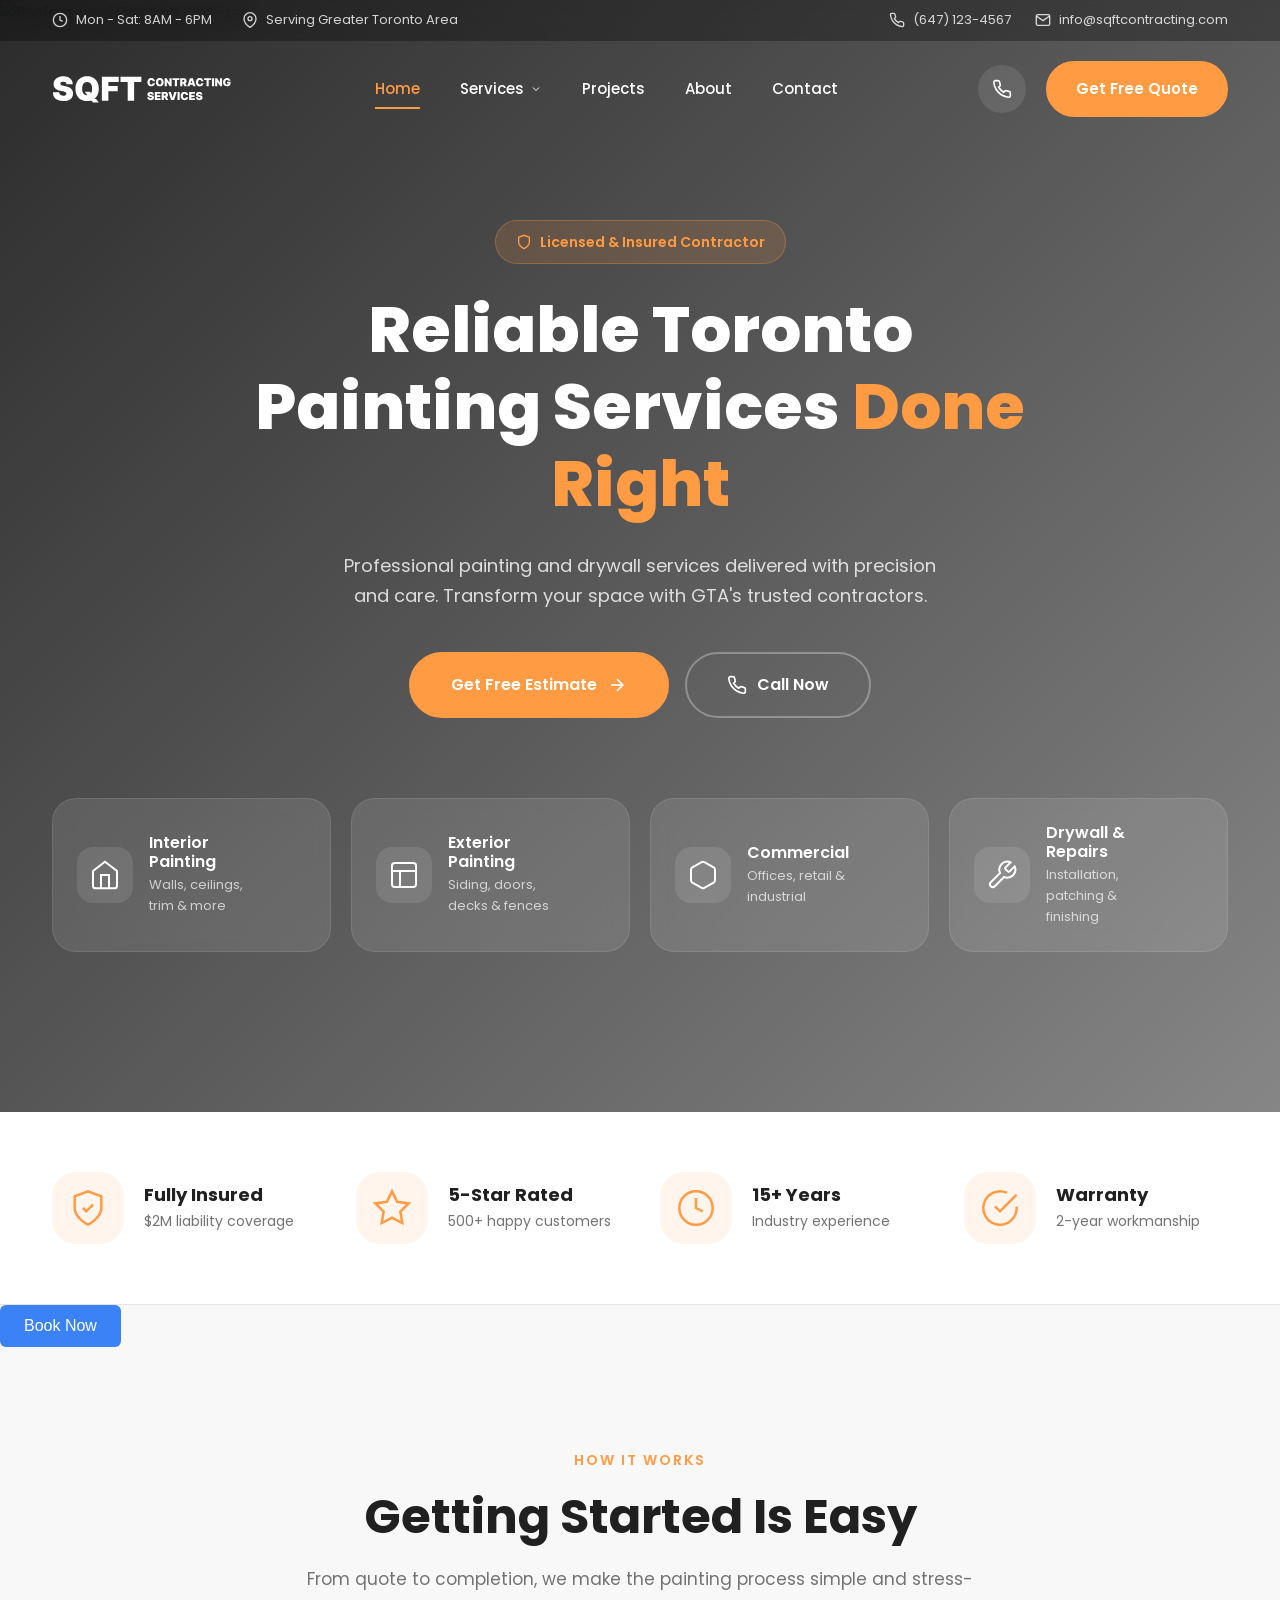
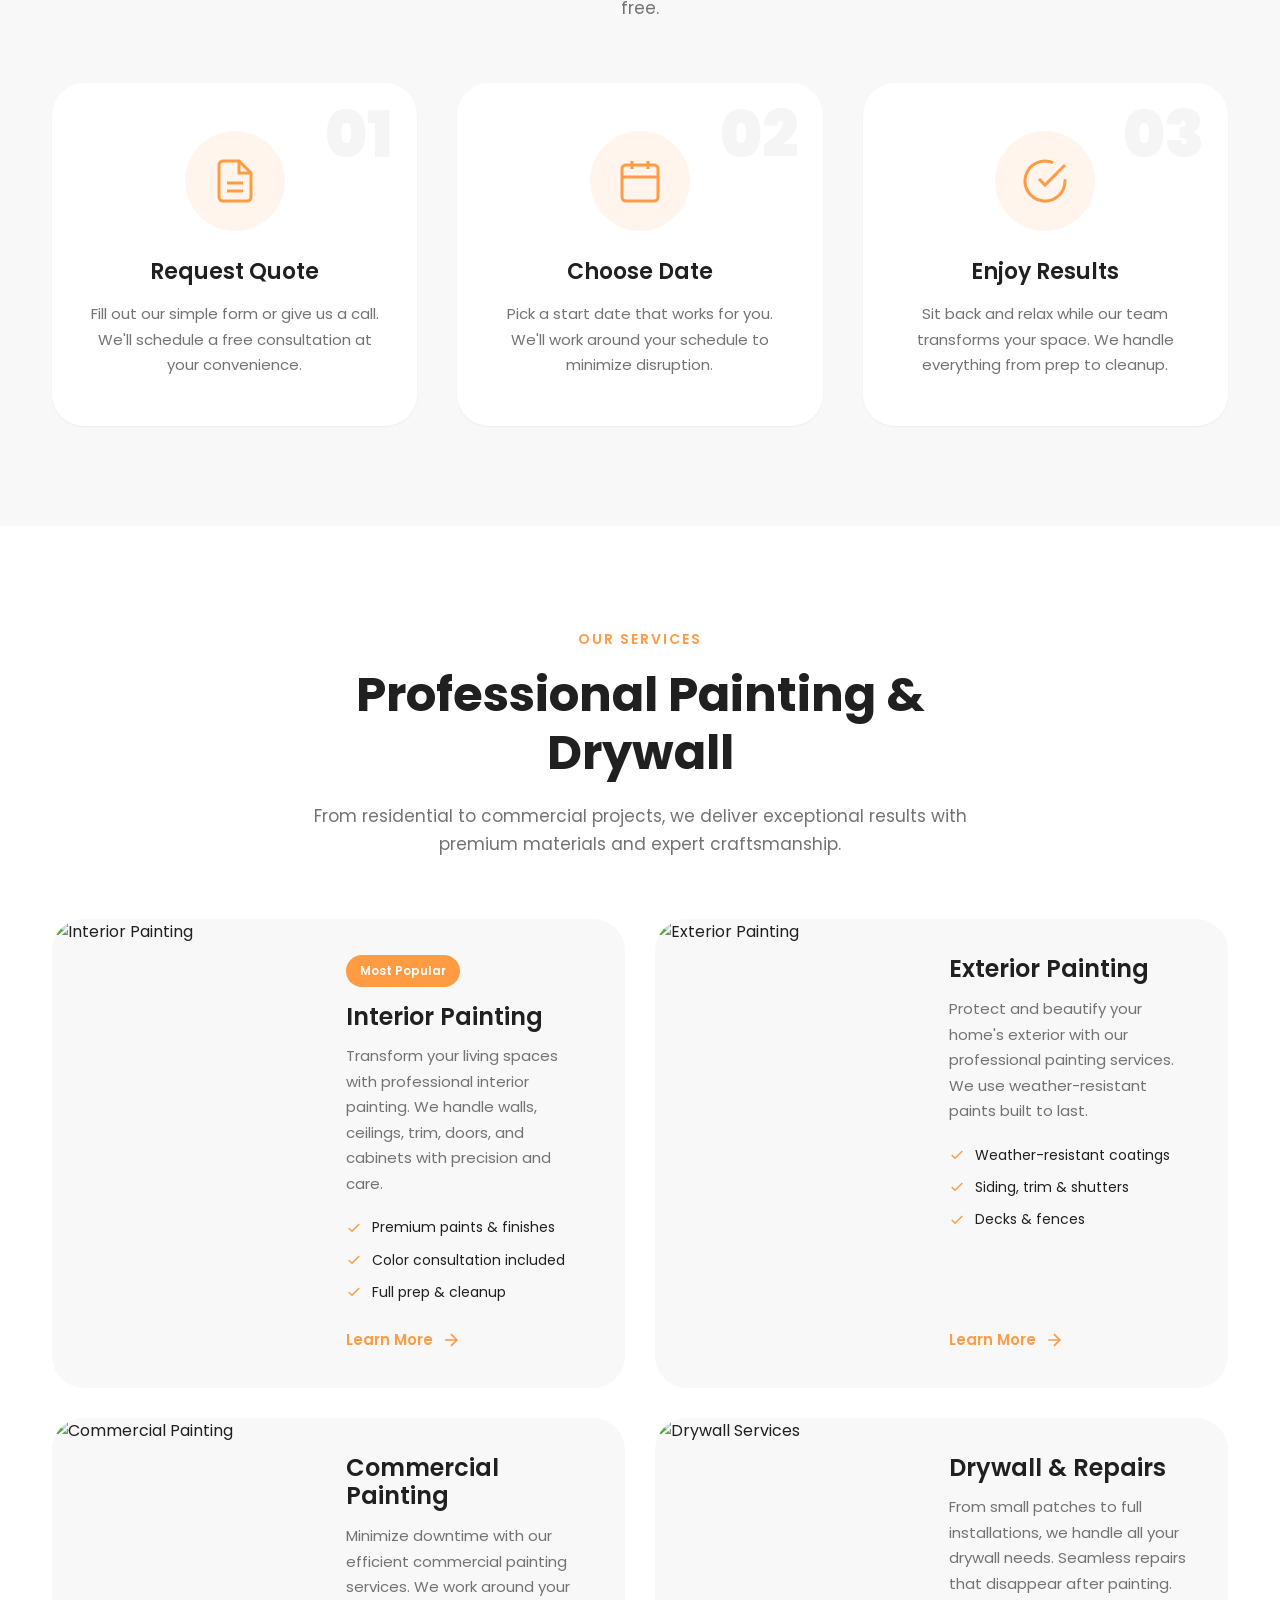
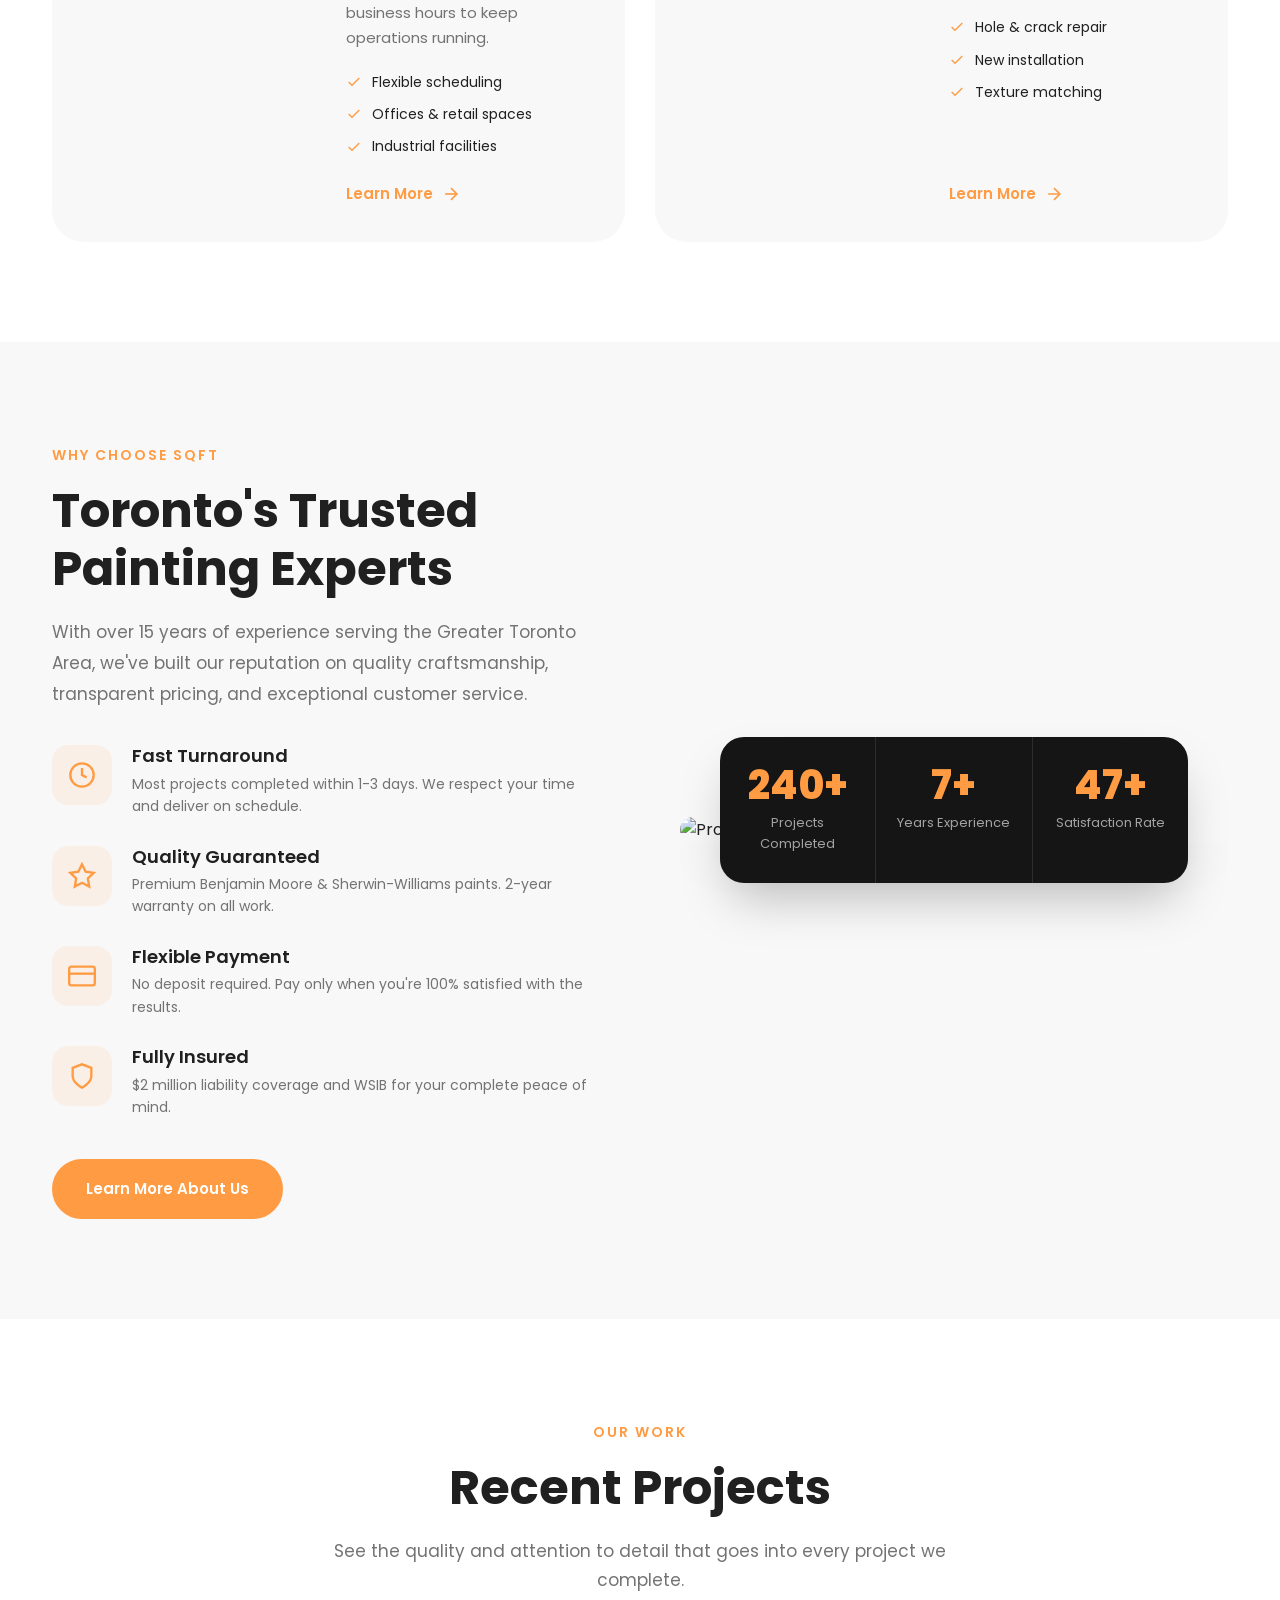
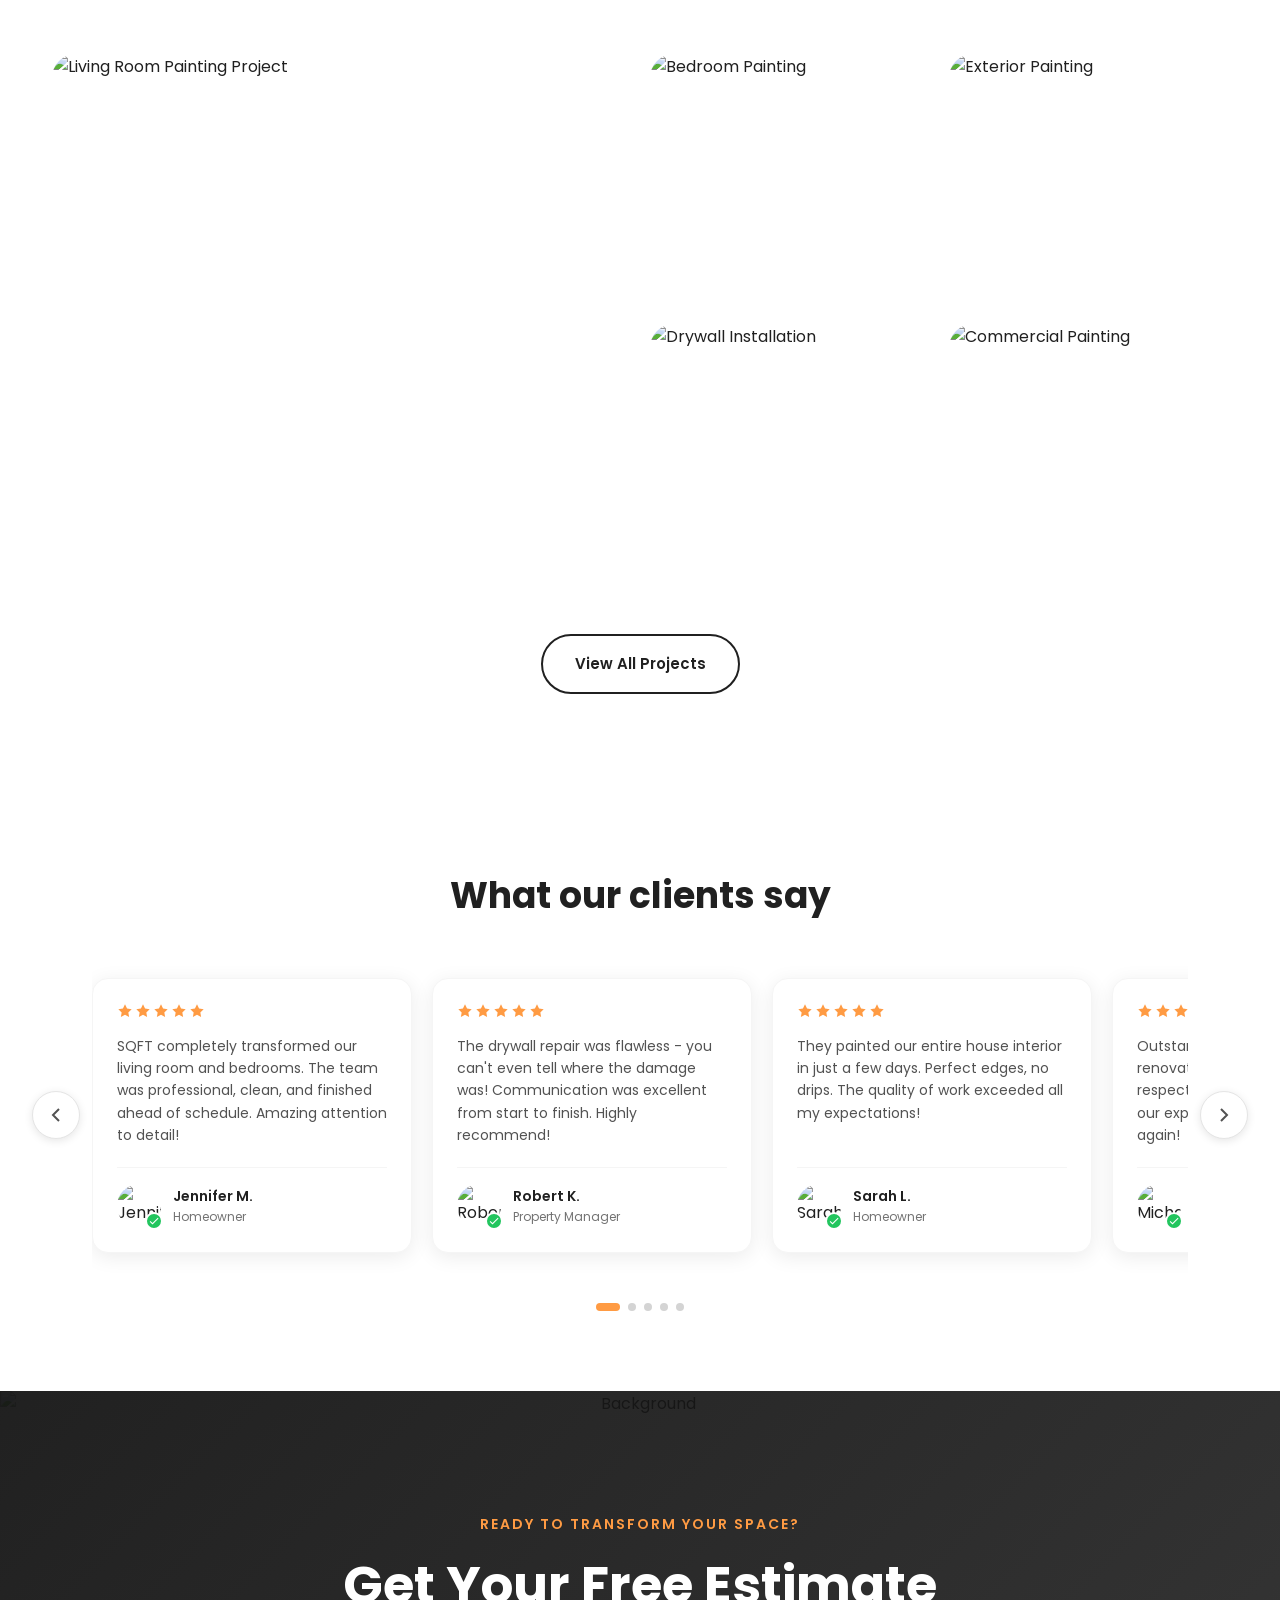
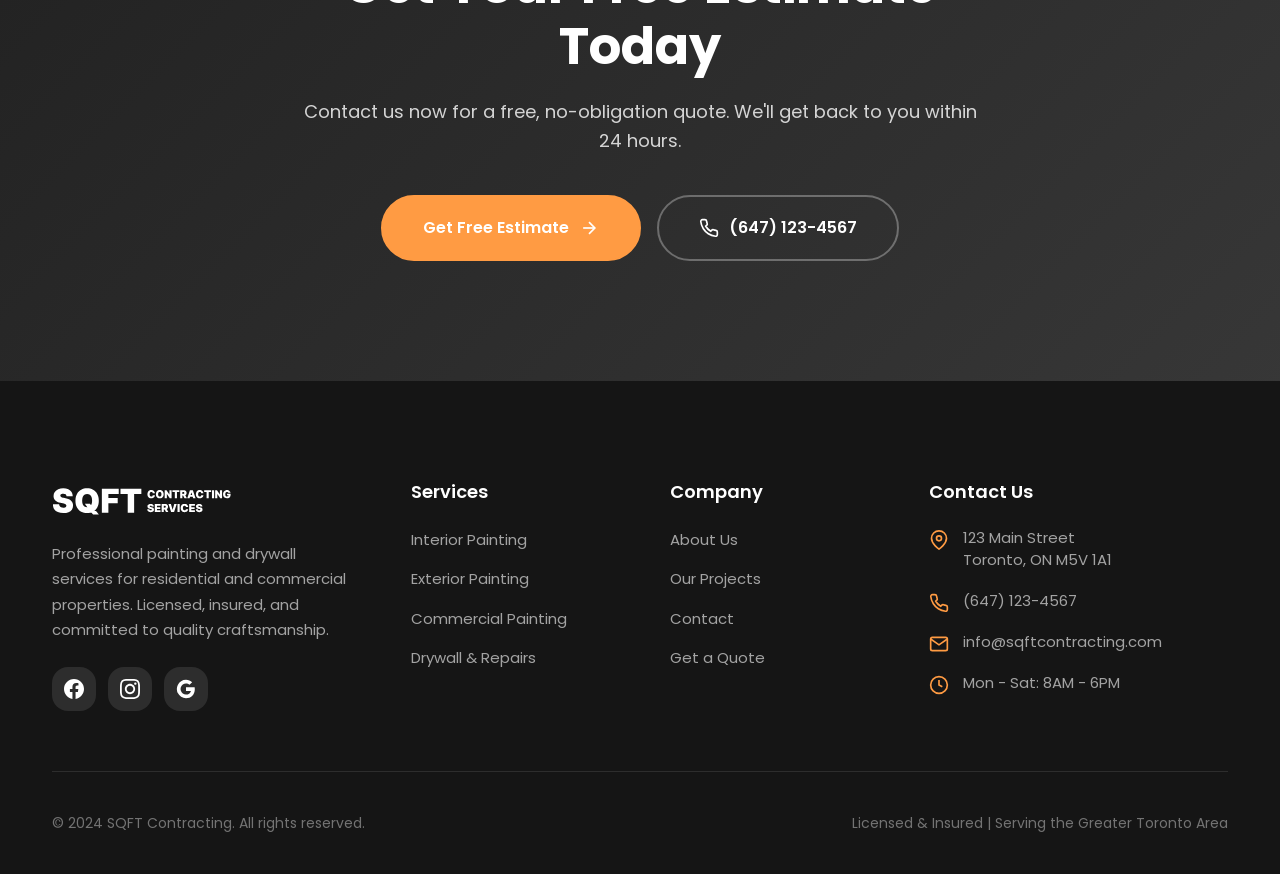
==== index.html @ f1e57881 "Initial commit - painting company website Co-Authored-By: Claude Opus 4.5 <noreply@anthropic.com>" ====
<!DOCTYPE html>
<html lang="en">
<head>
    <script src="http://localhost:3001/api/widget/xxl/loader.js"></script>
    <meta charset="UTF-8">
    <meta name="viewport" content="width=device-width, initial-scale=1.0">
    <meta name="description" content="SQFT Contracting - Professional painting and drywall services in the Greater Toronto Area. Licensed, insured contractors. Free estimates.">
    <meta name="keywords" content="painting contractor, interior painting, exterior painting, drywall repair, drywall installation, Toronto painter">
    <meta name="author" content="SQFT Contracting">
    <meta name="robots" content="index, follow">

    <!-- Open Graph -->
    <meta property="og:title" content="SQFT Contracting | Professional Painting & Drywall Services">
    <meta property="og:description" content="Transform your space with professional painting and drywall services. Licensed contractors delivering quality results.">
    <meta property="og:type" content="website">
    <meta property="og:locale" content="en_CA">

    <title>SQFT Contracting | Professional Painting & Drywall Services Toronto</title>

    <!-- Favicon -->
    <link rel="icon" type="image/svg+xml" href="IMG/Logo.svg">

    <!-- Google Fonts - Poppins like Enviro -->
    <link rel="preconnect" href="https://fonts.googleapis.com">
    <link rel="preconnect" href="https://fonts.gstatic.com" crossorigin>
    <link href="https://fonts.googleapis.com/css2?family=Poppins:wght@400;500;600;700;800;900&display=swap" rel="stylesheet">

    <link rel="stylesheet" href="css/style.css">
</head>
<body>
    <!-- Header -->
    <header class="header header-transparent" id="header">
        <div class="header-top">
            <div class="container">
                <div class="header-top-content">
                    <div class="header-info">
                        <span class="header-hours">
                            <svg width="16" height="16" viewBox="0 0 24 24" fill="none" stroke="currentColor" stroke-width="2">
                                <circle cx="12" cy="12" r="10"/>
                                <polyline points="12 6 12 12 16 14"/>
                            </svg>
                            Mon - Sat: 8AM - 6PM
                        </span>
                        <span class="header-location">
                            <svg width="16" height="16" viewBox="0 0 24 24" fill="none" stroke="currentColor" stroke-width="2">
                                <path d="M21 10c0 7-9 13-9 13s-9-6-9-13a9 9 0 0 1 18 0z"/>
                                <circle cx="12" cy="10" r="3"/>
                            </svg>
                            Serving Greater Toronto Area
                        </span>
                    </div>
                    <div class="header-contact">
                        <a href="tel:+16471234567" class="header-phone">
                            <svg width="16" height="16" viewBox="0 0 24 24" fill="none" stroke="currentColor" stroke-width="2">
                                <path d="M22 16.92v3a2 2 0 0 1-2.18 2 19.79 19.79 0 0 1-8.63-3.07 19.5 19.5 0 0 1-6-6 19.79 19.79 0 0 1-3.07-8.67A2 2 0 0 1 4.11 2h3a2 2 0 0 1 2 1.72 12.84 12.84 0 0 0 .7 2.81 2 2 0 0 1-.45 2.11L8.09 9.91a16 16 0 0 0 6 6l1.27-1.27a2 2 0 0 1 2.11-.45 12.84 12.84 0 0 0 2.81.7A2 2 0 0 1 22 16.92z"/>
                            </svg>
                            (647) 123-4567
                        </a>
                        <a href="mailto:info@sqftcontracting.com" class="header-email">
                            <svg width="16" height="16" viewBox="0 0 24 24" fill="none" stroke="currentColor" stroke-width="2">
                                <path d="M4 4h16c1.1 0 2 .9 2 2v12c0 1.1-.9 2-2 2H4c-1.1 0-2-.9-2-2V6c0-1.1.9-2 2-2z"/>
                                <polyline points="22,6 12,13 2,6"/>
                            </svg>
                            info@sqftcontracting.com
                        </a>
                    </div>
                </div>
            </div>
        </div>
        <nav class="nav">
            <div class="container">
                <div class="nav-content">
                    <a href="index.html" class="logo">
                        <img src="IMG/Logo.svg" alt="SQFT Contracting" class="logo-img">
                    </a>

                    <ul class="nav-menu" id="nav-menu">
                        <li><a href="index.html" class="nav-link active">Home</a></li>
                        <li class="nav-dropdown">
                            <a href="services.html" class="nav-link">Services <svg width="12" height="12" viewBox="0 0 24 24" fill="none" stroke="currentColor" stroke-width="2"><polyline points="6 9 12 15 18 9"/></svg></a>
                            <ul class="dropdown-menu">
                                <li><a href="interior-painting.html">Interior Painting</a></li>
                                <li><a href="interior-painting.html">Exterior Painting</a></li>
                                <li><a href="interior-painting.html">Residential Painting</a></li>
                                <li><a href="interior-painting.html">Commercial Painting</a></li>
                                <li><a href="drywall-repair.html">Drywall & Repairs</a></li>
                            </ul>
                        </li>
                        <li><a href="projects.html" class="nav-link">Projects</a></li>
                        <li><a href="about.html" class="nav-link">About</a></li>
                        <li><a href="contact.html" class="nav-link">Contact</a></li>
                    </ul>

                    <div class="nav-actions">
                        <a href="tel:+16471234567" class="nav-phone">
                            <svg width="20" height="20" viewBox="0 0 24 24" fill="none" stroke="currentColor" stroke-width="2">
                                <path d="M22 16.92v3a2 2 0 0 1-2.18 2 19.79 19.79 0 0 1-8.63-3.07 19.5 19.5 0 0 1-6-6 19.79 19.79 0 0 1-3.07-8.67A2 2 0 0 1 4.11 2h3a2 2 0 0 1 2 1.72 12.84 12.84 0 0 0 .7 2.81 2 2 0 0 1-.45 2.11L8.09 9.91a16 16 0 0 0 6 6l1.27-1.27a2 2 0 0 1 2.11-.45 12.84 12.84 0 0 0 2.81.7A2 2 0 0 1 22 16.92z"/>
                            </svg>
                        </a>
                        <a href="contact.html" class="btn btn-primary nav-cta">Get Free Quote</a>
                    </div>

                    <button class="nav-toggle" id="nav-toggle" aria-label="Toggle menu">
                        <span></span>
                        <span></span>
                        <span></span>
                    </button>
                </div>
            </div>
        </nav>
    </header>

    <!-- Hero Section -->
    <section class="hero">
        <div class="hero-bg">
            <img src="https://images.unsplash.com/photo-1562259949-e8e7689d7828?w=1920&q=80" alt="Professional Painting Services" class="hero-image">
            <div class="hero-overlay"></div>
        </div>

        <div class="hero-content-wrapper">
            <div class="container">
                <div class="hero-content">
                    <span class="hero-badge">
                        <svg width="16" height="16" viewBox="0 0 24 24" fill="none" stroke="currentColor" stroke-width="2">
                            <path d="M12 22s8-4 8-10V5l-8-3-8 3v7c0 6 8 10 8 10z"/>
                        </svg>
                        Licensed & Insured Contractor
                    </span>
                    <h1 class="hero-title">Reliable Toronto Painting Services <span>Done Right</span></h1>
                    <p class="hero-description">Professional painting and drywall services delivered with precision and care. Transform your space with GTA's trusted contractors.</p>
                    <div class="hero-cta">
                        <a href="contact.html" class="btn btn-primary btn-lg">
                            Get Free Estimate
                            <svg width="20" height="20" viewBox="0 0 24 24" fill="none" stroke="currentColor" stroke-width="2">
                                <line x1="5" y1="12" x2="19" y2="12"/>
                                <polyline points="12 5 19 12 12 19"/>
                            </svg>
                        </a>
                        <a href="tel:+16471234567" class="btn btn-outline-light btn-lg">
                            <svg width="20" height="20" viewBox="0 0 24 24" fill="none" stroke="currentColor" stroke-width="2">
                                <path d="M22 16.92v3a2 2 0 0 1-2.18 2 19.79 19.79 0 0 1-8.63-3.07 19.5 19.5 0 0 1-6-6 19.79 19.79 0 0 1-3.07-8.67A2 2 0 0 1 4.11 2h3a2 2 0 0 1 2 1.72 12.84 12.84 0 0 0 .7 2.81 2 2 0 0 1-.45 2.11L8.09 9.91a16 16 0 0 0 6 6l1.27-1.27a2 2 0 0 1 2.11-.45 12.84 12.84 0 0 0 2.81.7A2 2 0 0 1 22 16.92z"/>
                            </svg>
                            Call Now
                        </a>
                    </div>
                </div>
            </div>

            <!-- Service Tabs -->
            <div class="hero-tabs">
                <div class="container">
                    <div class="tabs-wrapper">
                        <a href="interior-painting.html" class="hero-tab">
                            <div class="tab-icon">
                                <svg width="32" height="32" viewBox="0 0 24 24" fill="none" stroke="currentColor" stroke-width="1.5">
                                    <path d="M3 9l9-7 9 7v11a2 2 0 0 1-2 2H5a2 2 0 0 1-2-2z"/>
                                    <polyline points="9 22 9 12 15 12 15 22"/>
                                </svg>
                            </div>
                            <div class="tab-content">
                                <h3>Interior Painting</h3>
                                <p>Walls, ceilings, trim & more</p>
                            </div>
                            <svg class="tab-arrow" width="24" height="24" viewBox="0 0 24 24" fill="none" stroke="currentColor" stroke-width="2">
                                <line x1="5" y1="12" x2="19" y2="12"/>
                                <polyline points="12 5 19 12 12 19"/>
                            </svg>
                        </a>
                        <a href="interior-painting.html" class="hero-tab">
                            <div class="tab-icon">
                                <svg width="32" height="32" viewBox="0 0 24 24" fill="none" stroke="currentColor" stroke-width="1.5">
                                    <rect x="3" y="3" width="18" height="18" rx="2" ry="2"/>
                                    <line x1="3" y1="9" x2="21" y2="9"/>
                                    <line x1="9" y1="21" x2="9" y2="9"/>
                                </svg>
                            </div>
                            <div class="tab-content">
                                <h3>Exterior Painting</h3>
                                <p>Siding, doors, decks & fences</p>
                            </div>
                            <svg class="tab-arrow" width="24" height="24" viewBox="0 0 24 24" fill="none" stroke="currentColor" stroke-width="2">
                                <line x1="5" y1="12" x2="19" y2="12"/>
                                <polyline points="12 5 19 12 12 19"/>
                            </svg>
                        </a>
                        <a href="interior-painting.html" class="hero-tab">
                            <div class="tab-icon">
                                <svg width="32" height="32" viewBox="0 0 24 24" fill="none" stroke="currentColor" stroke-width="1.5">
                                    <path d="M21 16V8a2 2 0 0 0-1-1.73l-7-4a2 2 0 0 0-2 0l-7 4A2 2 0 0 0 3 8v8a2 2 0 0 0 1 1.73l7 4a2 2 0 0 0 2 0l7-4A2 2 0 0 0 21 16z"/>
                                </svg>
                            </div>
                            <div class="tab-content">
                                <h3>Commercial</h3>
                                <p>Offices, retail & industrial</p>
                            </div>
                            <svg class="tab-arrow" width="24" height="24" viewBox="0 0 24 24" fill="none" stroke="currentColor" stroke-width="2">
                                <line x1="5" y1="12" x2="19" y2="12"/>
                                <polyline points="12 5 19 12 12 19"/>
                            </svg>
                        </a>
                        <a href="drywall-repair.html" class="hero-tab">
                            <div class="tab-icon">
                                <svg width="32" height="32" viewBox="0 0 24 24" fill="none" stroke="currentColor" stroke-width="1.5">
                                    <path d="M14.7 6.3a1 1 0 0 0 0 1.4l1.6 1.6a1 1 0 0 0 1.4 0l3.77-3.77a6 6 0 0 1-7.94 7.94l-6.91 6.91a2.12 2.12 0 0 1-3-3l6.91-6.91a6 6 0 0 1 7.94-7.94l-3.76 3.76z"/>
                                </svg>
                            </div>
                            <div class="tab-content">
                                <h3>Drywall & Repairs</h3>
                                <p>Installation, patching & finishing</p>
                            </div>
                            <svg class="tab-arrow" width="24" height="24" viewBox="0 0 24 24" fill="none" stroke="currentColor" stroke-width="2">
                                <line x1="5" y1="12" x2="19" y2="12"/>
                                <polyline points="12 5 19 12 12 19"/>
                            </svg>
                        </a>
                    </div>
                </div>
            </div>
        </div>
    </section>

    <!-- Trust Badges -->
    <section class="trust-section">
        <div class="container">
            <div class="trust-grid">
                <div class="trust-badge">
                    <div class="trust-icon">
                        <svg width="40" height="40" viewBox="0 0 24 24" fill="none" stroke="currentColor" stroke-width="1.5">
                            <path d="M12 22s8-4 8-10V5l-8-3-8 3v7c0 6 8 10 8 10z"/>
                            <polyline points="9 12 11 14 15 10"/>
                        </svg>
                    </div>
                    <div class="trust-text">
                        <h4>Fully Insured</h4>
                        <p>$2M liability coverage</p>
                    </div>
                </div>
                <div class="trust-badge">
                    <div class="trust-icon">
                        <svg width="40" height="40" viewBox="0 0 24 24" fill="none" stroke="currentColor" stroke-width="1.5">
                            <polygon points="12 2 15.09 8.26 22 9.27 17 14.14 18.18 21.02 12 17.77 5.82 21.02 7 14.14 2 9.27 8.91 8.26 12 2"/>
                        </svg>
                    </div>
                    <div class="trust-text">
                        <h4>5-Star Rated</h4>
                        <p>500+ happy customers</p>
                    </div>
                </div>
                <div class="trust-badge">
                    <div class="trust-icon">
                        <svg width="40" height="40" viewBox="0 0 24 24" fill="none" stroke="currentColor" stroke-width="1.5">
                            <circle cx="12" cy="12" r="10"/>
                            <polyline points="12 6 12 12 16 14"/>
                        </svg>
                    </div>
                    <div class="trust-text">
                        <h4>15+ Years</h4>
                        <p>Industry experience</p>
                    </div>
                </div>
                <div class="trust-badge">
                    <div class="trust-icon">
                        <svg width="40" height="40" viewBox="0 0 24 24" fill="none" stroke="currentColor" stroke-width="1.5">
                            <path d="M22 11.08V12a10 10 0 1 1-5.93-9.14"/>
                            <polyline points="22 4 12 14.01 9 11.01"/>
                        </svg>
                    </div>
                    <div class="trust-text">
                        <h4>Warranty</h4>
                        <p>2-year workmanship</p>
                    </div>
                </div>
            </div>
        </div>
    </section>

<button data-momentum-book style="background: #3B82F6; color: white; padding: 12px 24px; border: none; border-radius: 6px; cursor: pointer; font-size: 16px;">
  Book Now
</button>



    <!-- Process Section -->
    <section class="process-section">
        <div class="container">
            <div class="section-header section-header-center">
                <span class="section-label">How It Works</span>
                <h2 class="section-title">Getting Started Is Easy</h2>
                <p class="section-description">From quote to completion, we make the painting process simple and stress-free.</p>
            </div>

            <div class="process-grid">
                <div class="process-card">
                    <div class="process-number">01</div>
                    <div class="process-icon">
                        <svg width="48" height="48" viewBox="0 0 24 24" fill="none" stroke="currentColor" stroke-width="1.5">
                            <path d="M14 2H6a2 2 0 0 0-2 2v16a2 2 0 0 0 2 2h12a2 2 0 0 0 2-2V8z"/>
                            <polyline points="14 2 14 8 20 8"/>
                            <line x1="16" y1="13" x2="8" y2="13"/>
                            <line x1="16" y1="17" x2="8" y2="17"/>
                        </svg>
                    </div>
                    <h3>Request Quote</h3>
                    <p>Fill out our simple form or give us a call. We'll schedule a free consultation at your convenience.</p>
                </div>

                <div class="process-card">
                    <div class="process-number">02</div>
                    <div class="process-icon">
                        <svg width="48" height="48" viewBox="0 0 24 24" fill="none" stroke="currentColor" stroke-width="1.5">
                            <rect x="3" y="4" width="18" height="18" rx="2" ry="2"/>
                            <line x1="16" y1="2" x2="16" y2="6"/>
                            <line x1="8" y1="2" x2="8" y2="6"/>
                            <line x1="3" y1="10" x2="21" y2="10"/>
                            <path d="M8 14h.01"/>
                            <path d="M12 14h.01"/>
                            <path d="M16 14h.01"/>
                        </svg>
                    </div>
                    <h3>Choose Date</h3>
                    <p>Pick a start date that works for you. We'll work around your schedule to minimize disruption.</p>
                </div>

                <div class="process-card">
                    <div class="process-number">03</div>
                    <div class="process-icon">
                        <svg width="48" height="48" viewBox="0 0 24 24" fill="none" stroke="currentColor" stroke-width="1.5">
                            <path d="M22 11.08V12a10 10 0 1 1-5.93-9.14"/>
                            <polyline points="22 4 12 14.01 9 11.01"/>
                        </svg>
                    </div>
                    <h3>Enjoy Results</h3>
                    <p>Sit back and relax while our team transforms your space. We handle everything from prep to cleanup.</p>
                </div>
            </div>
        </div>
    </section>

    <!-- Services Section -->
    <section class="services-section" id="services">
        <div class="container">
            <div class="section-header section-header-center">
                <span class="section-label">Our Services</span>
                <h2 class="section-title">Professional Painting & Drywall</h2>
                <p class="section-description">From residential to commercial projects, we deliver exceptional results with premium materials and expert craftsmanship.</p>
            </div>

            <div class="services-showcase">
                <a href="interior-painting.html" class="service-showcase-card">
                    <div class="service-showcase-image">
                        <img src="https://images.unsplash.com/photo-1562259949-e8e7689d7828?w=800&q=80" alt="Interior Painting">
                    </div>
                    <div class="service-showcase-content">
                        <span class="service-tag">Most Popular</span>
                        <h3>Interior Painting</h3>
                        <p>Transform your living spaces with professional interior painting. We handle walls, ceilings, trim, doors, and cabinets with precision and care.</p>
                        <ul class="service-features">
                            <li><svg width="16" height="16" viewBox="0 0 24 24" fill="none" stroke="currentColor" stroke-width="2"><polyline points="20 6 9 17 4 12"/></svg> Premium paints & finishes</li>
                            <li><svg width="16" height="16" viewBox="0 0 24 24" fill="none" stroke="currentColor" stroke-width="2"><polyline points="20 6 9 17 4 12"/></svg> Color consultation included</li>
                            <li><svg width="16" height="16" viewBox="0 0 24 24" fill="none" stroke="currentColor" stroke-width="2"><polyline points="20 6 9 17 4 12"/></svg> Full prep & cleanup</li>
                        </ul>
                        <span class="service-link">
                            Learn More
                            <svg width="20" height="20" viewBox="0 0 24 24" fill="none" stroke="currentColor" stroke-width="2">
                                <line x1="5" y1="12" x2="19" y2="12"/>
                                <polyline points="12 5 19 12 12 19"/>
                            </svg>
                        </span>
                    </div>
                </a>

                <a href="interior-painting.html" class="service-showcase-card">
                    <div class="service-showcase-image">
                        <img src="https://images.unsplash.com/photo-1600585154340-be6161a56a0c?w=800&q=80" alt="Exterior Painting">
                    </div>
                    <div class="service-showcase-content">
                        <h3>Exterior Painting</h3>
                        <p>Protect and beautify your home's exterior with our professional painting services. We use weather-resistant paints built to last.</p>
                        <ul class="service-features">
                            <li><svg width="16" height="16" viewBox="0 0 24 24" fill="none" stroke="currentColor" stroke-width="2"><polyline points="20 6 9 17 4 12"/></svg> Weather-resistant coatings</li>
                            <li><svg width="16" height="16" viewBox="0 0 24 24" fill="none" stroke="currentColor" stroke-width="2"><polyline points="20 6 9 17 4 12"/></svg> Siding, trim & shutters</li>
                            <li><svg width="16" height="16" viewBox="0 0 24 24" fill="none" stroke="currentColor" stroke-width="2"><polyline points="20 6 9 17 4 12"/></svg> Decks & fences</li>
                        </ul>
                        <span class="service-link">
                            Learn More
                            <svg width="20" height="20" viewBox="0 0 24 24" fill="none" stroke="currentColor" stroke-width="2">
                                <line x1="5" y1="12" x2="19" y2="12"/>
                                <polyline points="12 5 19 12 12 19"/>
                            </svg>
                        </span>
                    </div>
                </a>

                <a href="interior-painting.html" class="service-showcase-card">
                    <div class="service-showcase-image">
                        <img src="https://images.unsplash.com/photo-1497366216548-37526070297c?w=800&q=80" alt="Commercial Painting">
                    </div>
                    <div class="service-showcase-content">
                        <h3>Commercial Painting</h3>
                        <p>Minimize downtime with our efficient commercial painting services. We work around your business hours to keep operations running.</p>
                        <ul class="service-features">
                            <li><svg width="16" height="16" viewBox="0 0 24 24" fill="none" stroke="currentColor" stroke-width="2"><polyline points="20 6 9 17 4 12"/></svg> Flexible scheduling</li>
                            <li><svg width="16" height="16" viewBox="0 0 24 24" fill="none" stroke="currentColor" stroke-width="2"><polyline points="20 6 9 17 4 12"/></svg> Offices & retail spaces</li>
                            <li><svg width="16" height="16" viewBox="0 0 24 24" fill="none" stroke="currentColor" stroke-width="2"><polyline points="20 6 9 17 4 12"/></svg> Industrial facilities</li>
                        </ul>
                        <span class="service-link">
                            Learn More
                            <svg width="20" height="20" viewBox="0 0 24 24" fill="none" stroke="currentColor" stroke-width="2">
                                <line x1="5" y1="12" x2="19" y2="12"/>
                                <polyline points="12 5 19 12 12 19"/>
                            </svg>
                        </span>
                    </div>
                </a>

                <a href="drywall-repair.html" class="service-showcase-card">
                    <div class="service-showcase-image">
                        <img src="https://images.unsplash.com/photo-1504307651254-35680f356dfd?w=800&q=80" alt="Drywall Services">
                    </div>
                    <div class="service-showcase-content">
                        <h3>Drywall & Repairs</h3>
                        <p>From small patches to full installations, we handle all your drywall needs. Seamless repairs that disappear after painting.</p>
                        <ul class="service-features">
                            <li><svg width="16" height="16" viewBox="0 0 24 24" fill="none" stroke="currentColor" stroke-width="2"><polyline points="20 6 9 17 4 12"/></svg> Hole & crack repair</li>
                            <li><svg width="16" height="16" viewBox="0 0 24 24" fill="none" stroke="currentColor" stroke-width="2"><polyline points="20 6 9 17 4 12"/></svg> New installation</li>
                            <li><svg width="16" height="16" viewBox="0 0 24 24" fill="none" stroke="currentColor" stroke-width="2"><polyline points="20 6 9 17 4 12"/></svg> Texture matching</li>
                        </ul>
                        <span class="service-link">
                            Learn More
                            <svg width="20" height="20" viewBox="0 0 24 24" fill="none" stroke="currentColor" stroke-width="2">
                                <line x1="5" y1="12" x2="19" y2="12"/>
                                <polyline points="12 5 19 12 12 19"/>
                            </svg>
                        </span>
                    </div>
                </a>
            </div>
        </div>
    </section>

    <!-- Why Choose Us -->
    <section class="why-section">
        <div class="container">
            <div class="why-layout">
                <div class="why-content">
                    <span class="section-label">Why Choose SQFT</span>
                    <h2 class="section-title">Toronto's Trusted<br>Painting Experts</h2>
                    <p class="why-text">With over 15 years of experience serving the Greater Toronto Area, we've built our reputation on quality craftsmanship, transparent pricing, and exceptional customer service.</p>

                    <div class="why-features">
                        <div class="why-feature">
                            <div class="why-icon">
                                <svg width="28" height="28" viewBox="0 0 24 24" fill="none" stroke="currentColor" stroke-width="2">
                                    <circle cx="12" cy="12" r="10"/>
                                    <polyline points="12 6 12 12 16 14"/>
                                </svg>
                            </div>
                            <div>
                                <h4>Fast Turnaround</h4>
                                <p>Most projects completed within 1-3 days. We respect your time and deliver on schedule.</p>
                            </div>
                        </div>

                        <div class="why-feature">
                            <div class="why-icon">
                                <svg width="28" height="28" viewBox="0 0 24 24" fill="none" stroke="currentColor" stroke-width="2">
                                    <path d="M12 2l3.09 6.26L22 9.27l-5 4.87 1.18 6.88L12 17.77l-6.18 3.25L7 14.14 2 9.27l6.91-1.01L12 2z"/>
                                </svg>
                            </div>
                            <div>
                                <h4>Quality Guaranteed</h4>
                                <p>Premium Benjamin Moore & Sherwin-Williams paints. 2-year warranty on all work.</p>
                            </div>
                        </div>

                        <div class="why-feature">
                            <div class="why-icon">
                                <svg width="28" height="28" viewBox="0 0 24 24" fill="none" stroke="currentColor" stroke-width="2">
                                    <rect x="1" y="4" width="22" height="16" rx="2" ry="2"/>
                                    <line x1="1" y1="10" x2="23" y2="10"/>
                                </svg>
                            </div>
                            <div>
                                <h4>Flexible Payment</h4>
                                <p>No deposit required. Pay only when you're 100% satisfied with the results.</p>
                            </div>
                        </div>

                        <div class="why-feature">
                            <div class="why-icon">
                                <svg width="28" height="28" viewBox="0 0 24 24" fill="none" stroke="currentColor" stroke-width="2">
                                    <path d="M12 22s8-4 8-10V5l-8-3-8 3v7c0 6 8 10 8 10z"/>
                                </svg>
                            </div>
                            <div>
                                <h4>Fully Insured</h4>
                                <p>$2 million liability coverage and WSIB for your complete peace of mind.</p>
                            </div>
                        </div>
                    </div>

                    <a href="about.html" class="btn btn-primary">Learn More About Us</a>
                </div>

                <div class="why-visual">
                    <div class="why-image-main">
                        <img src="https://images.unsplash.com/photo-1581578731548-c64695cc6952?w=800&q=80" alt="Professional painter at work">
                    </div>
                    <div class="why-stats-card">
                        <div class="stat-item">
                            <span class="stat-number">500+</span>
                            <span class="stat-label">Projects Completed</span>
                        </div>
                        <div class="stat-item">
                            <span class="stat-number">15+</span>
                            <span class="stat-label">Years Experience</span>
                        </div>
                        <div class="stat-item">
                            <span class="stat-number">100%</span>
                            <span class="stat-label">Satisfaction Rate</span>
                        </div>
                    </div>
                </div>
            </div>
        </div>
    </section>

    <!-- Projects Gallery -->
    <section class="projects-section">
        <div class="container">
            <div class="section-header section-header-center">
                <span class="section-label">Our Work</span>
                <h2 class="section-title">Recent Projects</h2>
                <p class="section-description">See the quality and attention to detail that goes into every project we complete.</p>
            </div>

            <div class="projects-gallery">
                <div class="project-item project-large">
                    <img src="https://images.unsplash.com/photo-1562259949-e8e7689d7828?w=1200&q=80" alt="Living Room Painting Project">
                    <div class="project-overlay">
                        <span class="project-category">Interior Painting</span>
                        <h3>Modern Living Room Refresh</h3>
                        <p>Complete interior repaint with accent wall</p>
                    </div>
                </div>
                <div class="project-item">
                    <img src="https://images.unsplash.com/photo-1589939705384-5185137a7f0f?w=600&q=80" alt="Bedroom Painting">
                    <div class="project-overlay">
                        <span class="project-category">Interior Painting</span>
                        <h3>Master Bedroom</h3>
                    </div>
                </div>
                <div class="project-item">
                    <img src="https://images.unsplash.com/photo-1600585154340-be6161a56a0c?w=600&q=80" alt="Exterior Painting">
                    <div class="project-overlay">
                        <span class="project-category">Exterior Painting</span>
                        <h3>Home Exterior</h3>
                    </div>
                </div>
                <div class="project-item">
                    <img src="https://images.unsplash.com/photo-1504307651254-35680f356dfd?w=600&q=80" alt="Drywall Installation">
                    <div class="project-overlay">
                        <span class="project-category">Drywall</span>
                        <h3>Full Installation</h3>
                    </div>
                </div>
                <div class="project-item">
                    <img src="https://images.unsplash.com/photo-1558618666-fcd25c85cd64?w=600&q=80" alt="Commercial Painting">
                    <div class="project-overlay">
                        <span class="project-category">Commercial</span>
                        <h3>Office Space</h3>
                    </div>
                </div>
            </div>

            <div class="section-cta">
                <a href="projects.html" class="btn btn-outline">View All Projects</a>
            </div>
        </div>
    </section>

    <!-- Testimonials -->
    <section class="testimonials-section">
        <div class="container">
            <h2 class="testimonials-title">What our clients say</h2>
        </div>

        <div class="testimonials-slider-wrapper">
            <!-- Left Arrow -->
            <button class="slider-arrow slider-arrow-left" id="slider-prev">
                <svg width="24" height="24" viewBox="0 0 24 24" fill="none" stroke="currentColor" stroke-width="2">
                    <polyline points="15 18 9 12 15 6"/>
                </svg>
            </button>

            <div class="testimonials-slider" id="testimonials-slider">
                <!-- Card 1 -->
                <div class="testimonial-card">
                    <div class="testimonial-stars">
                        <svg width="16" height="16" viewBox="0 0 24 24" fill="currentColor"><polygon points="12 2 15.09 8.26 22 9.27 17 14.14 18.18 21.02 12 17.77 5.82 21.02 7 14.14 2 9.27 8.91 8.26 12 2"/></svg>
                        <svg width="16" height="16" viewBox="0 0 24 24" fill="currentColor"><polygon points="12 2 15.09 8.26 22 9.27 17 14.14 18.18 21.02 12 17.77 5.82 21.02 7 14.14 2 9.27 8.91 8.26 12 2"/></svg>
                        <svg width="16" height="16" viewBox="0 0 24 24" fill="currentColor"><polygon points="12 2 15.09 8.26 22 9.27 17 14.14 18.18 21.02 12 17.77 5.82 21.02 7 14.14 2 9.27 8.91 8.26 12 2"/></svg>
                        <svg width="16" height="16" viewBox="0 0 24 24" fill="currentColor"><polygon points="12 2 15.09 8.26 22 9.27 17 14.14 18.18 21.02 12 17.77 5.82 21.02 7 14.14 2 9.27 8.91 8.26 12 2"/></svg>
                        <svg width="16" height="16" viewBox="0 0 24 24" fill="currentColor"><polygon points="12 2 15.09 8.26 22 9.27 17 14.14 18.18 21.02 12 17.77 5.82 21.02 7 14.14 2 9.27 8.91 8.26 12 2"/></svg>
                    </div>
                    <p class="testimonial-text">SQFT completely transformed our living room and bedrooms. The team was professional, clean, and finished ahead of schedule. Amazing attention to detail!</p>
                    <div class="testimonial-author">
                        <div class="author-avatar-wrapper">
                            <img src="https://randomuser.me/api/portraits/women/44.jpg" alt="Jennifer M." class="author-photo">
                            <span class="verified-badge">
                                <svg width="12" height="12" viewBox="0 0 24 24" fill="currentColor"><path d="M9 16.17L4.83 12l-1.42 1.41L9 19 21 7l-1.41-1.41L9 16.17z"/></svg>
                            </span>
                        </div>
                        <div class="author-info">
                            <strong>Jennifer M.</strong>
                            <span>Homeowner</span>
                        </div>
                    </div>
                </div>

                <!-- Card 2 -->
                <div class="testimonial-card">
                    <div class="testimonial-stars">
                        <svg width="16" height="16" viewBox="0 0 24 24" fill="currentColor"><polygon points="12 2 15.09 8.26 22 9.27 17 14.14 18.18 21.02 12 17.77 5.82 21.02 7 14.14 2 9.27 8.91 8.26 12 2"/></svg>
                        <svg width="16" height="16" viewBox="0 0 24 24" fill="currentColor"><polygon points="12 2 15.09 8.26 22 9.27 17 14.14 18.18 21.02 12 17.77 5.82 21.02 7 14.14 2 9.27 8.91 8.26 12 2"/></svg>
                        <svg width="16" height="16" viewBox="0 0 24 24" fill="currentColor"><polygon points="12 2 15.09 8.26 22 9.27 17 14.14 18.18 21.02 12 17.77 5.82 21.02 7 14.14 2 9.27 8.91 8.26 12 2"/></svg>
                        <svg width="16" height="16" viewBox="0 0 24 24" fill="currentColor"><polygon points="12 2 15.09 8.26 22 9.27 17 14.14 18.18 21.02 12 17.77 5.82 21.02 7 14.14 2 9.27 8.91 8.26 12 2"/></svg>
                        <svg width="16" height="16" viewBox="0 0 24 24" fill="currentColor"><polygon points="12 2 15.09 8.26 22 9.27 17 14.14 18.18 21.02 12 17.77 5.82 21.02 7 14.14 2 9.27 8.91 8.26 12 2"/></svg>
                    </div>
                    <p class="testimonial-text">The drywall repair was flawless - you can't even tell where the damage was! Communication was excellent from start to finish. Highly recommend!</p>
                    <div class="testimonial-author">
                        <div class="author-avatar-wrapper">
                            <img src="https://randomuser.me/api/portraits/men/32.jpg" alt="Robert K." class="author-photo">
                            <span class="verified-badge">
                                <svg width="12" height="12" viewBox="0 0 24 24" fill="currentColor"><path d="M9 16.17L4.83 12l-1.42 1.41L9 19 21 7l-1.41-1.41L9 16.17z"/></svg>
                            </span>
                        </div>
                        <div class="author-info">
                            <strong>Robert K.</strong>
                            <span>Property Manager</span>
                        </div>
                    </div>
                </div>

                <!-- Card 3 -->
                <div class="testimonial-card">
                    <div class="testimonial-stars">
                        <svg width="16" height="16" viewBox="0 0 24 24" fill="currentColor"><polygon points="12 2 15.09 8.26 22 9.27 17 14.14 18.18 21.02 12 17.77 5.82 21.02 7 14.14 2 9.27 8.91 8.26 12 2"/></svg>
                        <svg width="16" height="16" viewBox="0 0 24 24" fill="currentColor"><polygon points="12 2 15.09 8.26 22 9.27 17 14.14 18.18 21.02 12 17.77 5.82 21.02 7 14.14 2 9.27 8.91 8.26 12 2"/></svg>
                        <svg width="16" height="16" viewBox="0 0 24 24" fill="currentColor"><polygon points="12 2 15.09 8.26 22 9.27 17 14.14 18.18 21.02 12 17.77 5.82 21.02 7 14.14 2 9.27 8.91 8.26 12 2"/></svg>
                        <svg width="16" height="16" viewBox="0 0 24 24" fill="currentColor"><polygon points="12 2 15.09 8.26 22 9.27 17 14.14 18.18 21.02 12 17.77 5.82 21.02 7 14.14 2 9.27 8.91 8.26 12 2"/></svg>
                        <svg width="16" height="16" viewBox="0 0 24 24" fill="currentColor"><polygon points="12 2 15.09 8.26 22 9.27 17 14.14 18.18 21.02 12 17.77 5.82 21.02 7 14.14 2 9.27 8.91 8.26 12 2"/></svg>
                    </div>
                    <p class="testimonial-text">They painted our entire house interior in just a few days. Perfect edges, no drips. The quality of work exceeded all my expectations!</p>
                    <div class="testimonial-author">
                        <div class="author-avatar-wrapper">
                            <img src="https://randomuser.me/api/portraits/women/68.jpg" alt="Sarah L." class="author-photo">
                            <span class="verified-badge">
                                <svg width="12" height="12" viewBox="0 0 24 24" fill="currentColor"><path d="M9 16.17L4.83 12l-1.42 1.41L9 19 21 7l-1.41-1.41L9 16.17z"/></svg>
                            </span>
                        </div>
                        <div class="author-info">
                            <strong>Sarah L.</strong>
                            <span>Homeowner</span>
                        </div>
                    </div>
                </div>

                <!-- Card 4 -->
                <div class="testimonial-card">
                    <div class="testimonial-stars">
                        <svg width="16" height="16" viewBox="0 0 24 24" fill="currentColor"><polygon points="12 2 15.09 8.26 22 9.27 17 14.14 18.18 21.02 12 17.77 5.82 21.02 7 14.14 2 9.27 8.91 8.26 12 2"/></svg>
                        <svg width="16" height="16" viewBox="0 0 24 24" fill="currentColor"><polygon points="12 2 15.09 8.26 22 9.27 17 14.14 18.18 21.02 12 17.77 5.82 21.02 7 14.14 2 9.27 8.91 8.26 12 2"/></svg>
                        <svg width="16" height="16" viewBox="0 0 24 24" fill="currentColor"><polygon points="12 2 15.09 8.26 22 9.27 17 14.14 18.18 21.02 12 17.77 5.82 21.02 7 14.14 2 9.27 8.91 8.26 12 2"/></svg>
                        <svg width="16" height="16" viewBox="0 0 24 24" fill="currentColor"><polygon points="12 2 15.09 8.26 22 9.27 17 14.14 18.18 21.02 12 17.77 5.82 21.02 7 14.14 2 9.27 8.91 8.26 12 2"/></svg>
                        <svg width="16" height="16" viewBox="0 0 24 24" fill="currentColor"><polygon points="12 2 15.09 8.26 22 9.27 17 14.14 18.18 21.02 12 17.77 5.82 21.02 7 14.14 2 9.27 8.91 8.26 12 2"/></svg>
                    </div>
                    <p class="testimonial-text">Outstanding work on our basement renovation. The team was punctual, respectful, and the quality exceeded our expectations. Will definitely hire again!</p>
                    <div class="testimonial-author">
                        <div class="author-avatar-wrapper">
                            <img src="https://randomuser.me/api/portraits/men/75.jpg" alt="Michael T." class="author-photo">
                            <span class="verified-badge">
                                <svg width="12" height="12" viewBox="0 0 24 24" fill="currentColor"><path d="M9 16.17L4.83 12l-1.42 1.41L9 19 21 7l-1.41-1.41L9 16.17z"/></svg>
                            </span>
                        </div>
                        <div class="author-info">
                            <strong>Michael T.</strong>
                            <span>Business Owner</span>
                        </div>
                    </div>
                </div>

                <!-- Card 5 -->
                <div class="testimonial-card">
                    <div class="testimonial-stars">
                        <svg width="16" height="16" viewBox="0 0 24 24" fill="currentColor"><polygon points="12 2 15.09 8.26 22 9.27 17 14.14 18.18 21.02 12 17.77 5.82 21.02 7 14.14 2 9.27 8.91 8.26 12 2"/></svg>
                        <svg width="16" height="16" viewBox="0 0 24 24" fill="currentColor"><polygon points="12 2 15.09 8.26 22 9.27 17 14.14 18.18 21.02 12 17.77 5.82 21.02 7 14.14 2 9.27 8.91 8.26 12 2"/></svg>
                        <svg width="16" height="16" viewBox="0 0 24 24" fill="currentColor"><polygon points="12 2 15.09 8.26 22 9.27 17 14.14 18.18 21.02 12 17.77 5.82 21.02 7 14.14 2 9.27 8.91 8.26 12 2"/></svg>
                        <svg width="16" height="16" viewBox="0 0 24 24" fill="currentColor"><polygon points="12 2 15.09 8.26 22 9.27 17 14.14 18.18 21.02 12 17.77 5.82 21.02 7 14.14 2 9.27 8.91 8.26 12 2"/></svg>
                        <svg width="16" height="16" viewBox="0 0 24 24" fill="currentColor"><polygon points="12 2 15.09 8.26 22 9.27 17 14.14 18.18 21.02 12 17.77 5.82 21.02 7 14.14 2 9.27 8.91 8.26 12 2"/></svg>
                    </div>
                    <p class="testimonial-text">Best painting company in the GTA! Fair pricing, amazing results, and they cleaned up everything perfectly. Our home looks brand new!</p>
                    <div class="testimonial-author">
                        <div class="author-avatar-wrapper">
                            <img src="https://randomuser.me/api/portraits/women/90.jpg" alt="Amanda C." class="author-photo">
                            <span class="verified-badge">
                                <svg width="12" height="12" viewBox="0 0 24 24" fill="currentColor"><path d="M9 16.17L4.83 12l-1.42 1.41L9 19 21 7l-1.41-1.41L9 16.17z"/></svg>
                            </span>
                        </div>
                        <div class="author-info">
                            <strong>Amanda C.</strong>
                            <span>Homeowner</span>
                        </div>
                    </div>
                </div>
            </div>

            <!-- Right Arrow -->
            <button class="slider-arrow slider-arrow-right" id="slider-next">
                <svg width="24" height="24" viewBox="0 0 24 24" fill="none" stroke="currentColor" stroke-width="2">
                    <polyline points="9 18 15 12 9 6"/>
                </svg>
            </button>
        </div>

        <!-- Dots Navigation -->
        <div class="slider-dots" id="slider-dots">
            <span class="dot active"></span>
            <span class="dot"></span>
            <span class="dot"></span>
            <span class="dot"></span>
            <span class="dot"></span>
        </div>
    </section>

    <!-- CTA Section -->
    <section class="cta-section">
        <div class="cta-bg">
            <img src="https://images.unsplash.com/photo-1562259949-e8e7689d7828?w=1920&q=80" alt="Background">
            <div class="cta-overlay"></div>
        </div>
        <div class="container">
            <div class="cta-content">
                <span class="cta-label">Ready to Transform Your Space?</span>
                <h2 class="cta-title">Get Your Free Estimate Today</h2>
                <p class="cta-text">Contact us now for a free, no-obligation quote. We'll get back to you within 24 hours.</p>
                <div class="cta-buttons">
                    <a href="contact.html" class="btn btn-primary btn-lg">
                        Get Free Estimate
                        <svg width="20" height="20" viewBox="0 0 24 24" fill="none" stroke="currentColor" stroke-width="2">
                            <line x1="5" y1="12" x2="19" y2="12"/>
                            <polyline points="12 5 19 12 12 19"/>
                        </svg>
                    </a>
                    <a href="tel:+16471234567" class="btn btn-outline-light btn-lg">
                        <svg width="20" height="20" viewBox="0 0 24 24" fill="none" stroke="currentColor" stroke-width="2">
                            <path d="M22 16.92v3a2 2 0 0 1-2.18 2 19.79 19.79 0 0 1-8.63-3.07 19.5 19.5 0 0 1-6-6 19.79 19.79 0 0 1-3.07-8.67A2 2 0 0 1 4.11 2h3a2 2 0 0 1 2 1.72 12.84 12.84 0 0 0 .7 2.81 2 2 0 0 1-.45 2.11L8.09 9.91a16 16 0 0 0 6 6l1.27-1.27a2 2 0 0 1 2.11-.45 12.84 12.84 0 0 0 2.81.7A2 2 0 0 1 22 16.92z"/>
                        </svg>
                        (647) 123-4567
                    </a>
                </div>
            </div>
        </div>
    </section>

    <!-- Footer -->
    <footer class="footer">
        <div class="container">
            <div class="footer-main">
                <div class="footer-brand">
                    <a href="index.html" class="footer-logo">
                        <img src="IMG/Logo.svg" alt="SQFT Contracting">
                    </a>
                    <p>Professional painting and drywall services for residential and commercial properties. Licensed, insured, and committed to quality craftsmanship.</p>
                    <div class="footer-social">
                        <a href="#" aria-label="Facebook">
                            <svg width="20" height="20" viewBox="0 0 24 24" fill="currentColor"><path d="M24 12.073c0-6.627-5.373-12-12-12s-12 5.373-12 12c0 5.99 4.388 10.954 10.125 11.854v-8.385H7.078v-3.47h3.047V9.43c0-3.007 1.792-4.669 4.533-4.669 1.312 0 2.686.235 2.686.235v2.953H15.83c-1.491 0-1.956.925-1.956 1.874v2.25h3.328l-.532 3.47h-2.796v8.385C19.612 23.027 24 18.062 24 12.073z"/></svg>
                        </a>
                        <a href="#" aria-label="Instagram">
                            <svg width="20" height="20" viewBox="0 0 24 24" fill="currentColor"><path d="M12 2.163c3.204 0 3.584.012 4.85.07 3.252.148 4.771 1.691 4.919 4.919.058 1.265.069 1.645.069 4.849 0 3.205-.012 3.584-.069 4.849-.149 3.225-1.664 4.771-4.919 4.919-1.266.058-1.644.07-4.85.07-3.204 0-3.584-.012-4.849-.07-3.26-.149-4.771-1.699-4.919-4.92-.058-1.265-.07-1.644-.07-4.849 0-3.204.013-3.583.07-4.849.149-3.227 1.664-4.771 4.919-4.919 1.266-.057 1.645-.069 4.849-.069zm0-2.163c-3.259 0-3.667.014-4.947.072-4.358.2-6.78 2.618-6.98 6.98-.059 1.281-.073 1.689-.073 4.948 0 3.259.014 3.668.072 4.948.2 4.358 2.618 6.78 6.98 6.98 1.281.058 1.689.072 4.948.072 3.259 0 3.668-.014 4.948-.072 4.354-.2 6.782-2.618 6.979-6.98.059-1.28.073-1.689.073-4.948 0-3.259-.014-3.667-.072-4.947-.196-4.354-2.617-6.78-6.979-6.98-1.281-.059-1.69-.073-4.949-.073zm0 5.838c-3.403 0-6.162 2.759-6.162 6.162s2.759 6.163 6.162 6.163 6.162-2.759 6.162-6.163c0-3.403-2.759-6.162-6.162-6.162zm0 10.162c-2.209 0-4-1.79-4-4 0-2.209 1.791-4 4-4s4 1.791 4 4c0 2.21-1.791 4-4 4zm6.406-11.845c-.796 0-1.441.645-1.441 1.44s.645 1.44 1.441 1.44c.795 0 1.439-.645 1.439-1.44s-.644-1.44-1.439-1.44z"/></svg>
                        </a>
                        <a href="#" aria-label="Google">
                            <svg width="20" height="20" viewBox="0 0 24 24" fill="currentColor"><path d="M22.56 12.25c0-.78-.07-1.53-.2-2.25H12v4.26h5.92c-.26 1.37-1.04 2.53-2.21 3.31v2.77h3.57c2.08-1.92 3.28-4.74 3.28-8.09z"/><path d="M12 23c2.97 0 5.46-.98 7.28-2.66l-3.57-2.77c-.98.66-2.23 1.06-3.71 1.06-2.86 0-5.29-1.93-6.16-4.53H2.18v2.84C3.99 20.53 7.7 23 12 23z"/><path d="M5.84 14.09c-.22-.66-.35-1.36-.35-2.09s.13-1.43.35-2.09V7.07H2.18C1.43 8.55 1 10.22 1 12s.43 3.45 1.18 4.93l2.85-2.22.81-.62z"/><path d="M12 5.38c1.62 0 3.06.56 4.21 1.64l3.15-3.15C17.45 2.09 14.97 1 12 1 7.7 1 3.99 3.47 2.18 7.07l3.66 2.84c.87-2.6 3.3-4.53 6.16-4.53z"/></svg>
                        </a>
                    </div>
                </div>

                <div class="footer-links">
                    <h4>Services</h4>
                    <ul>
                        <li><a href="interior-painting.html">Interior Painting</a></li>
                        <li><a href="interior-painting.html">Exterior Painting</a></li>
                        <li><a href="interior-painting.html">Commercial Painting</a></li>
                        <li><a href="drywall-repair.html">Drywall & Repairs</a></li>
                    </ul>
                </div>

                <div class="footer-links">
                    <h4>Company</h4>
                    <ul>
                        <li><a href="about.html">About Us</a></li>
                        <li><a href="projects.html">Our Projects</a></li>
                        <li><a href="contact.html">Contact</a></li>
                        <li><a href="contact.html">Get a Quote</a></li>
                    </ul>
                </div>

                <div class="footer-contact">
                    <h4>Contact Us</h4>
                    <ul>
                        <li>
                            <svg width="20" height="20" viewBox="0 0 24 24" fill="none" stroke="currentColor" stroke-width="2">
                                <path d="M21 10c0 7-9 13-9 13s-9-6-9-13a9 9 0 0 1 18 0z"/>
                                <circle cx="12" cy="10" r="3"/>
                            </svg>
                            <span>123 Main Street<br>Toronto, ON M5V 1A1</span>
                        </li>
                        <li>
                            <svg width="20" height="20" viewBox="0 0 24 24" fill="none" stroke="currentColor" stroke-width="2">
                                <path d="M22 16.92v3a2 2 0 0 1-2.18 2 19.79 19.79 0 0 1-8.63-3.07 19.5 19.5 0 0 1-6-6 19.79 19.79 0 0 1-3.07-8.67A2 2 0 0 1 4.11 2h3a2 2 0 0 1 2 1.72 12.84 12.84 0 0 0 .7 2.81 2 2 0 0 1-.45 2.11L8.09 9.91a16 16 0 0 0 6 6l1.27-1.27a2 2 0 0 1 2.11-.45 12.84 12.84 0 0 0 2.81.7A2 2 0 0 1 22 16.92z"/>
                            </svg>
                            <a href="tel:+16471234567">(647) 123-4567</a>
                        </li>
                        <li>
                            <svg width="20" height="20" viewBox="0 0 24 24" fill="none" stroke="currentColor" stroke-width="2">
                                <path d="M4 4h16c1.1 0 2 .9 2 2v12c0 1.1-.9 2-2 2H4c-1.1 0-2-.9-2-2V6c0-1.1.9-2 2-2z"/>
                                <polyline points="22,6 12,13 2,6"/>
                            </svg>
                            <a href="mailto:info@sqftcontracting.com">info@sqftcontracting.com</a>
                        </li>
                        <li>
                            <svg width="20" height="20" viewBox="0 0 24 24" fill="none" stroke="currentColor" stroke-width="2">
                                <circle cx="12" cy="12" r="10"/>
                                <polyline points="12 6 12 12 16 14"/>
                            </svg>
                            <span>Mon - Sat: 8AM - 6PM</span>
                        </li>
                    </ul>
                </div>
            </div>

            <div class="footer-bottom">
                <p>&copy; 2024 SQFT Contracting. All rights reserved.</p>
                <p>Licensed & Insured | Serving the Greater Toronto Area</p>
            </div>
        </div>
    </footer>

    <script src="js/main.js"></script>
</body>
</html>
---- css/style.css ----
/* ============================================
   SQFT Contracting - Main Stylesheet
   Enviro-Style Design
   Color Palette:
   - Background: #F8F8F8
   - Main Text: #202020
   - Header/Footer: #151515
   - CTA/Accent: #FF9B43
   ============================================ */

/* CSS Variables */
:root {
    --color-bg: #F8F8F8;
    --color-text: #202020;
    --color-dark: #151515;
    --color-accent: #FF9B43;
    --color-accent-hover: #e88a35;
    --color-white: #ffffff;
    --color-gray-100: #f5f5f5;
    --color-gray-200: #e5e5e5;
    --color-gray-300: #d4d4d4;
    --color-gray-400: #a3a3a3;
    --color-gray-500: #737373;
    --color-gray-600: #525252;

    --font-primary: 'Poppins', -apple-system, BlinkMacSystemFont, sans-serif;

    --shadow-sm: 0 1px 2px rgba(0,0,0,0.05);
    --shadow-md: 0 4px 6px -1px rgba(0,0,0,0.1), 0 2px 4px -1px rgba(0,0,0,0.06);
    --shadow-lg: 0 10px 15px -3px rgba(0,0,0,0.1), 0 4px 6px -2px rgba(0,0,0,0.05);
    --shadow-xl: 0 20px 25px -5px rgba(0,0,0,0.1), 0 10px 10px -5px rgba(0,0,0,0.04);
    --shadow-2xl: 0 25px 50px -12px rgba(0,0,0,0.25);

    --radius-sm: 4px;
    --radius-md: 8px;
    --radius-lg: 16px;
    --radius-xl: 24px;
    --radius-2xl: 32px;
    --radius-full: 9999px;

    --transition: 0.3s ease;
    --transition-slow: 0.5s ease;
}

/* Reset & Base */
*, *::before, *::after {
    box-sizing: border-box;
    margin: 0;
    padding: 0;
}

html {
    scroll-behavior: smooth;
    overflow-x: hidden;
}

body {
    font-family: var(--font-primary);
    font-size: 16px;
    line-height: 1.6;
    color: var(--color-text);
    background-color: var(--color-bg);
    -webkit-font-smoothing: antialiased;
    -moz-osx-font-smoothing: grayscale;
    overflow-x: hidden;
}

img {
    max-width: 100%;
    height: auto;
    display: block;
}

a {
    color: inherit;
    text-decoration: none;
    transition: var(--transition);
}

ul {
    list-style: none;
}

/* Container */
.container {
    width: 95%;
    max-width: 1800px;
    margin: 0 auto;
    padding: 0 20px;
}

/* Typography */
h1, h2, h3, h4, h5, h6 {
    font-weight: 700;
    line-height: 1.2;
    color: var(--color-text);
}

h1 {
    font-size: clamp(2.5rem, 5vw, 4.5rem);
    font-weight: 800;
}

h2 {
    font-size: clamp(2rem, 4vw, 3rem);
    font-weight: 700;
}

h3 {
    font-size: clamp(1.25rem, 2vw, 1.5rem);
    font-weight: 600;
}

h4 {
    font-size: 1.125rem;
    font-weight: 600;
}

/* Buttons */
.btn {
    display: inline-flex;
    align-items: center;
    justify-content: center;
    gap: 10px;
    padding: 16px 32px;
    font-family: var(--font-primary);
    font-size: 15px;
    font-weight: 600;
    border-radius: var(--radius-full);
    border: 2px solid transparent;
    cursor: pointer;
    transition: var(--transition);
    white-space: nowrap;
}

.btn-primary {
    background-color: var(--color-accent);
    color: var(--color-white);
    border-color: var(--color-accent);
}

.btn-primary:hover {
    background-color: var(--color-accent-hover);
    border-color: var(--color-accent-hover);
    transform: translateY(-2px);
    box-shadow: 0 10px 30px rgba(255, 155, 67, 0.3);
}

.btn-outline {
    background-color: transparent;
    color: var(--color-text);
    border-color: var(--color-text);
}

.btn-outline:hover {
    background-color: var(--color-text);
    color: var(--color-white);
}

.btn-outline-light {
    background-color: transparent;
    color: var(--color-white);
    border-color: rgba(255,255,255,0.3);
}

.btn-outline-light:hover {
    background-color: var(--color-white);
    color: var(--color-text);
    border-color: var(--color-white);
}

.btn-lg {
    padding: 18px 40px;
    font-size: 16px;
}

/* ============================================
   HEADER
   ============================================ */

.header {
    position: fixed;
    top: 0;
    left: 0;
    right: 0;
    z-index: 1000;
    transition: var(--transition);
}

.header-transparent {
    background-color: transparent;
}

.header-transparent.scrolled {
    background-color: var(--color-dark);
    box-shadow: 0 4px 20px rgba(0, 0, 0, 0.3);
}

.header-top {
    background-color: rgba(0,0,0,0.3);
    padding: 10px 0;
    font-size: 13px;
    backdrop-filter: blur(10px);
}

.header-top-content {
    display: flex;
    justify-content: space-between;
    align-items: center;
}

.header-info {
    display: flex;
    gap: 30px;
}

.header-hours,
.header-location {
    display: flex;
    align-items: center;
    gap: 8px;
    color: rgba(255,255,255,0.8);
}

.header-contact {
    display: flex;
    gap: 24px;
}

.header-phone,
.header-email {
    display: flex;
    align-items: center;
    gap: 8px;
    color: rgba(255,255,255,0.8);
}

.header-phone:hover,
.header-email:hover {
    color: var(--color-accent);
}

/* Navigation */
.nav {
    padding: 20px 0;
}

.nav-content {
    display: flex;
    align-items: center;
    justify-content: space-between;
    gap: 40px;
}

.logo {
    flex-shrink: 0;
}

.logo-img {
    height: 40px;
    width: auto;
}

.nav-menu {
    display: flex;
    align-items: center;
    gap: 40px;
    margin: 0 auto;
}

.nav-link {
    display: flex;
    align-items: center;
    gap: 6px;
    color: var(--color-white);
    font-size: 15px;
    font-weight: 500;
    padding: 8px 0;
    position: relative;
}

.nav-link::after {
    content: '';
    position: absolute;
    bottom: 0;
    left: 0;
    width: 0;
    height: 2px;
    background-color: var(--color-accent);
    transition: var(--transition);
}

.nav-link:hover::after,
.nav-link.active::after {
    width: 100%;
}

.nav-link:hover,
.nav-link.active {
    color: var(--color-accent);
}

/* Dropdown */
.nav-dropdown {
    position: relative;
}

.dropdown-menu {
    position: absolute;
    top: 100%;
    left: -20px;
    min-width: 240px;
    background-color: var(--color-white);
    border-radius: var(--radius-lg);
    box-shadow: var(--shadow-2xl);
    padding: 16px 0;
    opacity: 0;
    visibility: hidden;
    transform: translateY(15px);
    transition: var(--transition);
}

.nav-dropdown:hover .dropdown-menu {
    opacity: 1;
    visibility: visible;
    transform: translateY(5px);
}

.dropdown-menu li a {
    display: block;
    padding: 12px 24px;
    color: var(--color-text);
    font-size: 14px;
    font-weight: 500;
}

.dropdown-menu li a:hover {
    background-color: var(--color-gray-100);
    color: var(--color-accent);
}

/* Nav Actions */
.nav-actions {
    display: flex;
    align-items: center;
    gap: 20px;
}

.nav-phone {
    width: 48px;
    height: 48px;
    display: flex;
    align-items: center;
    justify-content: center;
    background-color: rgba(255,255,255,0.1);
    border-radius: 50%;
    color: var(--color-white);
    transition: var(--transition);
}

.nav-phone:hover {
    background-color: var(--color-accent);
}

.nav-cta {
    padding: 14px 28px;
}

/* Mobile Toggle */
.nav-toggle {
    display: none;
    flex-direction: column;
    gap: 5px;
    background: none;
    border: none;
    cursor: pointer;
    padding: 4px;
}

.nav-toggle span {
    display: block;
    width: 24px;
    height: 2px;
    background-color: var(--color-white);
    transition: var(--transition);
}

/* ============================================
   HERO SECTION
   ============================================ */

.hero {
    position: relative;
    min-height: 100vh;
    display: flex;
    flex-direction: column;
    overflow: hidden;
}

.hero-bg {
    position: absolute;
    inset: 0;
    z-index: -1;
}

.hero-image {
    position: absolute;
    top: 0;
    left: 0;
    width: 100%;
    height: 100%;
    object-fit: cover;
}

.hero-overlay {
    position: absolute;
    inset: 0;
    background: linear-gradient(135deg, rgba(21,21,21,0.9) 0%, rgba(21,21,21,0.7) 50%, rgba(21,21,21,0.5) 100%);
}

.hero-content-wrapper {
    flex: 1;
    display: flex;
    flex-direction: column;
    padding-top: 120px;
}

.hero-content-wrapper > .container {
    flex: 1;
    display: flex;
    align-items: center;
    justify-content: center;
}

.hero-content {
    max-width: 800px;
    color: var(--color-white);
    display: flex;
    flex-direction: column;
    align-items: center;
    text-align: center;
}

.hero-badge {
    display: inline-flex;
    align-items: center;
    gap: 8px;
    background-color: rgba(255,155,67,0.15);
    color: var(--color-accent);
    padding: 10px 20px;
    border-radius: var(--radius-full);
    font-size: 14px;
    font-weight: 600;
    margin-bottom: 28px;
    border: 1px solid rgba(255,155,67,0.3);
}

.hero-title {
    font-size: clamp(2.5rem, 5vw, 4rem);
    font-weight: 800;
    line-height: 1.2;
    margin-bottom: 28px;
    color: var(--color-white);
    max-width: 900px;
}

.hero-title span {
    color: var(--color-accent);
}

.hero-description {
    font-size: 18px;
    line-height: 1.7;
    color: rgba(255,255,255,0.8);
    margin-bottom: 40px;
    max-width: 600px;
}

.hero-cta {
    display: flex;
    flex-wrap: wrap;
    gap: 16px;
    justify-content: center;
}

/* Hero Tabs */
.hero-tabs {
    margin-top: 80px;
    padding-bottom: 60px;
}

.tabs-wrapper {
    display: grid;
    grid-template-columns: repeat(4, 1fr);
    gap: 20px;
}

.hero-tab {
    display: flex;
    align-items: center;
    gap: 16px;
    background-color: rgba(255,255,255,0.1);
    backdrop-filter: blur(10px);
    padding: 24px;
    border-radius: var(--radius-xl);
    border: 1px solid rgba(255,255,255,0.1);
    transition: var(--transition);
    color: var(--color-white);
}

.hero-tab:hover {
    background-color: var(--color-accent);
    border-color: var(--color-accent);
    transform: translateY(-5px);
}

.tab-icon {
    flex-shrink: 0;
    width: 56px;
    height: 56px;
    display: flex;
    align-items: center;
    justify-content: center;
    background-color: rgba(255,255,255,0.1);
    border-radius: var(--radius-lg);
}

.hero-tab:hover .tab-icon {
    background-color: rgba(255,255,255,0.2);
}

.tab-content {
    flex: 1;
}

.tab-content h3 {
    font-size: 16px;
    font-weight: 600;
    color: var(--color-white);
    margin-bottom: 4px;
}

.tab-content p {
    font-size: 13px;
    color: rgba(255,255,255,0.7);
}

.hero-tab:hover .tab-content p {
    color: rgba(255,255,255,0.9);
}

.tab-arrow {
    opacity: 0;
    transform: translateX(-10px);
    transition: var(--transition);
}

.hero-tab:hover .tab-arrow {
    opacity: 1;
    transform: translateX(0);
}

/* ============================================
   TRUST SECTION
   ============================================ */

.trust-section {
    background-color: var(--color-white);
    padding: 60px 0;
    border-bottom: 1px solid var(--color-gray-200);
}

.trust-grid {
    display: grid;
    grid-template-columns: repeat(4, 1fr);
    gap: 40px;
}

.trust-badge {
    display: flex;
    align-items: center;
    gap: 20px;
}

.trust-icon {
    flex-shrink: 0;
    width: 72px;
    height: 72px;
    display: flex;
    align-items: center;
    justify-content: center;
    background-color: rgba(255,155,67,0.1);
    border-radius: var(--radius-xl);
    color: var(--color-accent);
}

.trust-text h4 {
    font-size: 18px;
    font-weight: 700;
    margin-bottom: 4px;
}

.trust-text p {
    font-size: 14px;
    color: var(--color-gray-500);
}

/* ============================================
   SECTIONS COMMON
   ============================================ */

section {
    padding: 100px 0;
}

.section-header {
    margin-bottom: 60px;
}

.section-header-center {
    text-align: center;
    max-width: 700px;
    margin-left: auto;
    margin-right: auto;
}

.section-label {
    display: inline-block;
    color: var(--color-accent);
    font-size: 14px;
    font-weight: 600;
    text-transform: uppercase;
    letter-spacing: 2px;
    margin-bottom: 16px;
}

.section-title {
    margin-bottom: 20px;
}

.section-description {
    color: var(--color-gray-500);
    font-size: 17px;
    line-height: 1.7;
}

.section-cta {
    text-align: center;
    margin-top: 60px;
}

/* ============================================
   PROCESS SECTION
   ============================================ */

.process-section {
    background-color: var(--color-bg);
}

.process-grid {
    display: grid;
    grid-template-columns: repeat(3, 1fr);
    gap: 40px;
}

.process-card {
    position: relative;
    background-color: var(--color-white);
    padding: 48px 36px;
    border-radius: var(--radius-2xl);
    text-align: center;
    transition: var(--transition);
    box-shadow: var(--shadow-sm);
}

.process-card:hover {
    transform: translateY(-10px);
    box-shadow: var(--shadow-xl);
}

.process-number {
    position: absolute;
    top: 20px;
    right: 24px;
    font-size: 64px;
    font-weight: 900;
    color: var(--color-gray-100);
    line-height: 1;
}

.process-icon {
    width: 100px;
    height: 100px;
    display: flex;
    align-items: center;
    justify-content: center;
    margin: 0 auto 28px;
    background-color: rgba(255,155,67,0.1);
    border-radius: 50%;
    color: var(--color-accent);
    transition: var(--transition);
}

.process-card:hover .process-icon {
    background-color: var(--color-accent);
    color: var(--color-white);
}

.process-card h3 {
    font-size: 22px;
    margin-bottom: 16px;
}

.process-card p {
    color: var(--color-gray-500);
    font-size: 15px;
    line-height: 1.7;
}

/* ============================================
   SERVICES SECTION
   ============================================ */

.services-section {
    background-color: var(--color-white);
}

.services-showcase {
    display: grid;
    grid-template-columns: repeat(2, 1fr);
    gap: 30px;
}

.service-showcase-card {
    display: flex;
    background-color: var(--color-bg);
    border-radius: var(--radius-2xl);
    overflow: hidden;
    transition: var(--transition);
}

.service-showcase-card:hover {
    transform: translateY(-10px);
    box-shadow: var(--shadow-2xl);
}

.service-showcase-image {
    flex: 0 0 45%;
    position: relative;
    overflow: hidden;
}

.service-showcase-image img {
    width: 100%;
    height: 100%;
    object-fit: cover;
    transition: var(--transition-slow);
}

.service-showcase-card:hover .service-showcase-image img {
    transform: scale(1.1);
}

.service-showcase-content {
    flex: 1;
    padding: 36px;
    display: flex;
    flex-direction: column;
}

.service-tag {
    display: inline-block;
    background-color: var(--color-accent);
    color: var(--color-white);
    padding: 6px 14px;
    border-radius: var(--radius-full);
    font-size: 12px;
    font-weight: 600;
    margin-bottom: 16px;
    align-self: flex-start;
}

.service-showcase-content h3 {
    font-size: 24px;
    margin-bottom: 12px;
}

.service-showcase-content > p {
    color: var(--color-gray-500);
    font-size: 15px;
    line-height: 1.7;
    margin-bottom: 20px;
}

.service-features {
    display: flex;
    flex-direction: column;
    gap: 10px;
    margin-bottom: 24px;
}

.service-features li {
    display: flex;
    align-items: center;
    gap: 10px;
    font-size: 14px;
    color: var(--color-text);
}

.service-features svg {
    flex-shrink: 0;
    color: var(--color-accent);
}

.service-link {
    display: inline-flex;
    align-items: center;
    gap: 8px;
    color: var(--color-accent);
    font-weight: 600;
    font-size: 15px;
    margin-top: auto;
}

.service-link svg {
    transition: var(--transition);
}

.service-showcase-card:hover .service-link svg {
    transform: translateX(5px);
}

/* ============================================
   WHY SECTION
   ============================================ */

.why-section {
    background-color: var(--color-bg);
}

.why-layout {
    display: grid;
    grid-template-columns: 1fr 1fr;
    gap: 80px;
    align-items: center;
}

.why-text {
    color: var(--color-gray-500);
    font-size: 17px;
    line-height: 1.8;
    margin-bottom: 36px;
}

.why-features {
    display: flex;
    flex-direction: column;
    gap: 28px;
    margin-bottom: 40px;
}

.why-feature {
    display: flex;
    gap: 20px;
}

.why-icon {
    flex-shrink: 0;
    width: 60px;
    height: 60px;
    display: flex;
    align-items: center;
    justify-content: center;
    background-color: rgba(255,155,67,0.1);
    border-radius: var(--radius-lg);
    color: var(--color-accent);
}

.why-feature h4 {
    font-size: 18px;
    margin-bottom: 6px;
}

.why-feature p {
    color: var(--color-gray-500);
    font-size: 14px;
    line-height: 1.6;
}

.why-visual {
    position: relative;
}

.why-image-main {
    border-radius: var(--radius-2xl);
    overflow: hidden;
    box-shadow: var(--shadow-2xl);
}

.why-image-main img {
    width: 100%;
    height: auto;
}

.why-stats-card {
    position: absolute;
    bottom: -40px;
    left: 40px;
    right: 40px;
    display: flex;
    background-color: var(--color-dark);
    border-radius: var(--radius-xl);
    overflow: hidden;
    box-shadow: var(--shadow-2xl);
}

.stat-item {
    flex: 1;
    text-align: center;
    padding: 28px 20px;
    border-right: 1px solid rgba(255,255,255,0.1);
}

.stat-item:last-child {
    border-right: none;
}

.stat-number {
    display: block;
    font-size: 2.5rem;
    font-weight: 800;
    color: var(--color-accent);
    line-height: 1;
}

.stat-label {
    display: block;
    font-size: 13px;
    color: var(--color-gray-400);
    margin-top: 8px;
}

/* ============================================
   PROJECTS SECTION
   ============================================ */

.projects-section {
    background-color: var(--color-white);
}

.projects-gallery {
    display: grid;
    grid-template-columns: repeat(4, 1fr);
    grid-template-rows: repeat(2, 250px);
    gap: 20px;
}

.project-item {
    position: relative;
    border-radius: var(--radius-xl);
    overflow: hidden;
    cursor: pointer;
}

.project-large {
    grid-column: span 2;
    grid-row: span 2;
}

.project-item img {
    width: 100%;
    height: 100%;
    object-fit: cover;
    transition: var(--transition-slow);
}

.project-overlay {
    position: absolute;
    inset: 0;
    background: linear-gradient(to top, rgba(21,21,21,0.95) 0%, rgba(21,21,21,0.3) 50%, transparent 100%);
    display: flex;
    flex-direction: column;
    justify-content: flex-end;
    padding: 30px;
    opacity: 0;
    transition: var(--transition);
}

.project-item:hover .project-overlay {
    opacity: 1;
}

.project-item:hover img {
    transform: scale(1.1);
}

.project-category {
    display: inline-block;
    font-size: 12px;
    font-weight: 600;
    text-transform: uppercase;
    letter-spacing: 1px;
    color: var(--color-accent);
    margin-bottom: 10px;
}

.project-overlay h3 {
    color: var(--color-white);
    font-size: 22px;
    margin-bottom: 8px;
}

.project-overlay p {
    color: rgba(255,255,255,0.8);
    font-size: 14px;
}

/* ============================================
   TESTIMONIALS SECTION
   ============================================ */

.testimonials-section {
    background-color: var(--color-white);
    padding: 80px 0;
}

.testimonials-title {
    text-align: center;
    font-size: clamp(1.75rem, 4vw, 2.25rem);
    font-weight: 700;
    color: var(--color-text);
    margin-bottom: 40px;
}

.testimonials-slider-wrapper {
    position: relative;
    max-width: 95%;
    margin: 0 auto;
    padding: 0 60px;
}

.testimonials-slider {
    display: flex;
    gap: 20px;
    overflow-x: auto;
    scroll-snap-type: x mandatory;
    scroll-behavior: smooth;
    -webkit-overflow-scrolling: touch;
    padding: 20px 10px;
    scrollbar-width: none;
    -ms-overflow-style: none;
}

.testimonials-slider::-webkit-scrollbar {
    display: none;
}

/* Slider Arrows */
.slider-arrow {
    position: absolute;
    top: 50%;
    transform: translateY(-50%);
    width: 48px;
    height: 48px;
    border-radius: 50%;
    background-color: var(--color-white);
    border: 1px solid var(--color-gray-200);
    box-shadow: 0 2px 8px rgba(0,0,0,0.1);
    cursor: pointer;
    display: flex;
    align-items: center;
    justify-content: center;
    transition: var(--transition);
    z-index: 10;
    color: var(--color-gray-600);
}

.slider-arrow:hover {
    background-color: var(--color-bg);
    border-color: var(--color-gray-300);
    color: var(--color-text);
}

.slider-arrow-left {
    left: 0;
}

.slider-arrow-right {
    right: 0;
}

/* Slider Dots */
.slider-dots {
    display: flex;
    justify-content: center;
    gap: 8px;
    margin-top: 30px;
}

.slider-dots .dot {
    width: 8px;
    height: 8px;
    border-radius: 50%;
    background-color: var(--color-gray-300);
    cursor: pointer;
    transition: var(--transition);
}

.slider-dots .dot.active {
    background-color: var(--color-accent);
    width: 24px;
    border-radius: 4px;
}

.slider-dots .dot:hover {
    background-color: var(--color-gray-400);
}

.slider-dots .dot.active:hover {
    background-color: var(--color-accent);
}

/* Testimonial Card */
.testimonial-card {
    flex: 0 0 320px;
    min-width: 320px;
    padding: 24px;
    background-color: var(--color-white);
    border-radius: 16px;
    box-shadow: 0 4px 20px rgba(0,0,0,0.08);
    border: 1px solid var(--color-gray-100);
    display: flex;
    flex-direction: column;
    scroll-snap-align: start;
    transition: var(--transition);
}

.testimonial-card:hover {
    box-shadow: 0 8px 30px rgba(0,0,0,0.12);
}

.testimonial-stars {
    display: flex;
    gap: 2px;
    margin-bottom: 16px;
}

.testimonial-stars svg {
    color: var(--color-accent);
}

.testimonial-text {
    font-size: 14px;
    line-height: 1.6;
    color: var(--color-gray-600);
    margin-bottom: 20px;
    flex: 1;
}

.testimonial-author {
    display: flex;
    align-items: center;
    gap: 12px;
    padding-top: 16px;
    border-top: 1px solid var(--color-gray-100);
}

.author-avatar-wrapper {
    position: relative;
}

.author-photo {
    width: 44px;
    height: 44px;
    border-radius: 50%;
    object-fit: cover;
}

.verified-badge {
    position: absolute;
    bottom: -2px;
    right: -2px;
    width: 18px;
    height: 18px;
    background-color: #22c55e;
    border-radius: 50%;
    display: flex;
    align-items: center;
    justify-content: center;
    border: 2px solid var(--color-white);
}

.verified-badge svg {
    color: var(--color-white);
}

.author-info {
    display: flex;
    flex-direction: column;
}

.author-info strong {
    font-size: 14px;
    font-weight: 600;
    color: var(--color-text);
    display: block;
}

.author-info span {
    font-size: 12px;
    color: var(--color-gray-500);
}

/* ============================================
   CTA SECTION
   ============================================ */

.cta-section {
    position: relative;
    padding: 120px 0;
    text-align: center;
    overflow: hidden;
}

.cta-bg {
    position: absolute;
    inset: 0;
    z-index: -1;
}

.cta-bg img {
    width: 100%;
    height: 100%;
    object-fit: cover;
}

.cta-overlay {
    position: absolute;
    inset: 0;
    background: linear-gradient(135deg, rgba(21,21,21,0.95) 0%, rgba(21,21,21,0.85) 100%);
}

.cta-content {
    position: relative;
    max-width: 700px;
    margin: 0 auto;
}

.cta-label {
    display: inline-block;
    color: var(--color-accent);
    font-size: 14px;
    font-weight: 600;
    text-transform: uppercase;
    letter-spacing: 2px;
    margin-bottom: 20px;
}

.cta-title {
    color: var(--color-white);
    font-size: clamp(2rem, 4vw, 3.5rem);
    margin-bottom: 20px;
}

.cta-text {
    color: rgba(255,255,255,0.8);
    font-size: 18px;
    margin-bottom: 40px;
}

.cta-buttons {
    display: flex;
    justify-content: center;
    gap: 16px;
    flex-wrap: wrap;
}

/* ============================================
   FOOTER
   ============================================ */

.footer {
    background-color: var(--color-dark);
    padding: 100px 0 40px;
}

.footer-main {
    display: grid;
    grid-template-columns: 1.5fr 1fr 1fr 1.5fr;
    gap: 60px;
    padding-bottom: 60px;
    border-bottom: 1px solid rgba(255,255,255,0.1);
}

.footer-logo img {
    height: 40px;
    margin-bottom: 20px;
}

.footer-brand p {
    color: var(--color-gray-400);
    font-size: 15px;
    line-height: 1.7;
    margin-bottom: 24px;
}

.footer-social {
    display: flex;
    gap: 12px;
}

.footer-social a {
    width: 44px;
    height: 44px;
    display: flex;
    align-items: center;
    justify-content: center;
    background-color: rgba(255,255,255,0.1);
    border-radius: var(--radius-lg);
    color: var(--color-white);
    transition: var(--transition);
}

.footer-social a:hover {
    background-color: var(--color-accent);
}

.footer-links h4,
.footer-contact h4 {
    color: var(--color-white);
    font-size: 18px;
    margin-bottom: 24px;
}

.footer-links ul {
    display: flex;
    flex-direction: column;
    gap: 14px;
}

.footer-links a {
    color: var(--color-gray-400);
    font-size: 15px;
}

.footer-links a:hover {
    color: var(--color-accent);
}

.footer-contact ul {
    display: flex;
    flex-direction: column;
    gap: 18px;
}

.footer-contact li {
    display: flex;
    gap: 14px;
    color: var(--color-gray-400);
    font-size: 15px;
    line-height: 1.5;
}

.footer-contact li svg {
    flex-shrink: 0;
    margin-top: 3px;
    color: var(--color-accent);
}

.footer-contact a:hover {
    color: var(--color-accent);
}

.footer-bottom {
    padding-top: 40px;
    display: flex;
    justify-content: space-between;
    font-size: 14px;
    color: var(--color-gray-500);
}

/* ============================================
   PAGE HERO (for inner pages)
   ============================================ */

.page-hero {
    background-color: var(--color-dark);
    padding: 200px 0 100px;
    text-align: center;
}

.page-hero-title {
    color: var(--color-white);
    margin-bottom: 16px;
}

.page-hero-breadcrumb {
    display: flex;
    justify-content: center;
    gap: 8px;
    font-size: 15px;
    color: var(--color-gray-400);
}

.page-hero-breadcrumb a:hover {
    color: var(--color-accent);
}

.page-hero-breadcrumb span {
    color: var(--color-accent);
}

/* ============================================
   FORMS
   ============================================ */

.form-group {
    margin-bottom: 24px;
}

.form-group label {
    display: block;
    font-size: 14px;
    font-weight: 600;
    margin-bottom: 10px;
}

.form-group input,
.form-group select,
.form-group textarea {
    width: 100%;
    padding: 16px 20px;
    font-family: var(--font-primary);
    font-size: 15px;
    border: 2px solid var(--color-gray-200);
    border-radius: var(--radius-lg);
    background-color: var(--color-white);
    transition: var(--transition);
}

.form-group input:focus,
.form-group select:focus,
.form-group textarea:focus {
    outline: none;
    border-color: var(--color-accent);
    box-shadow: 0 0 0 4px rgba(255,155,67,0.15);
}

.form-group textarea {
    min-height: 140px;
    resize: vertical;
}

/* ============================================
   RESPONSIVE
   ============================================ */

@media (max-width: 1200px) {
    .services-showcase {
        gap: 24px;
    }

    .service-showcase-content {
        padding: 28px;
    }
}

@media (max-width: 1024px) {
    .tabs-wrapper {
        grid-template-columns: repeat(2, 1fr);
    }

    .trust-grid {
        grid-template-columns: repeat(2, 1fr);
        gap: 30px;
    }

    .process-grid {
        gap: 24px;
    }

    .services-showcase {
        grid-template-columns: 1fr;
    }

    .service-showcase-card {
        flex-direction: column;
    }

    .service-showcase-image {
        flex: none;
        height: 250px;
    }

    .why-layout {
        gap: 60px;
    }

    .projects-gallery {
        grid-template-columns: repeat(2, 1fr);
        grid-template-rows: auto;
    }

    .project-large {
        grid-column: span 2;
        grid-row: span 1;
        height: 350px;
    }

    .project-item:not(.project-large) {
        height: 250px;
    }

    .testimonials-slider-wrapper {
        padding: 0 50px;
    }

    .testimonials-slider {
        padding: 20px 10px;
    }

    .testimonial-card {
        flex: 0 0 280px;
        min-width: 280px;
    }

    .slider-arrow {
        width: 40px;
        height: 40px;
    }

    .footer-main {
        grid-template-columns: repeat(2, 1fr);
        gap: 40px;
    }
}

@media (max-width: 768px) {
    /* Prevent horizontal scroll */
    html, body {
        overflow-x: hidden;
        width: 100%;
    }

    /* Smaller fonts on mobile */
    body {
        font-size: 14px;
    }

    h1 {
        font-size: clamp(1.75rem, 7vw, 2.5rem);
    }

    h2 {
        font-size: clamp(1.5rem, 5vw, 2rem);
    }

    h3 {
        font-size: clamp(1.1rem, 4vw, 1.25rem);
    }

    .container {
        width: 100%;
        padding: 0 16px;
        max-width: 100%;
    }

    /* Fixed header on mobile - 40% smaller */
    .header {
        position: fixed !important;
        top: 0 !important;
        left: 0;
        right: 0;
        z-index: 1000;
    }

    .nav {
        padding: 17px 0;
    }

    .logo-img {
        height: 34px;
    }

    .header-top {
        display: none;
    }

    .nav-menu {
        position: fixed;
        top: 0;
        left: 0;
        right: 0;
        bottom: 0;
        background-color: var(--color-dark);
        flex-direction: column;
        justify-content: center;
        padding: 40px 20px;
        gap: 0;
        transform: translateX(-100%);
        transition: var(--transition);
        z-index: 999;
    }

    .nav-menu.active {
        transform: translateX(0);
    }

    .nav-menu li {
        width: 100%;
        text-align: center;
    }

    .nav-link {
        padding: 16px 0;
        font-size: 18px;
        justify-content: center;
    }

    .dropdown-menu {
        position: static;
        opacity: 1;
        visibility: visible;
        transform: none;
        box-shadow: none;
        background-color: transparent;
        padding: 0;
        margin-top: 0;
    }

    .dropdown-menu li a {
        color: var(--color-gray-300);
        padding: 12px 0;
        font-size: 14px;
    }

    .nav-actions {
        display: none;
    }

    .nav-cta {
        display: none;
    }

    .nav-toggle {
        display: flex;
        z-index: 1001;
        gap: 5px;
    }

    .nav-toggle span {
        width: 24px;
        height: 2px;
    }

    .nav-toggle.active span:nth-child(1) {
        transform: rotate(45deg) translate(5px, 5px);
    }

    .nav-toggle.active span:nth-child(2) {
        opacity: 0;
    }

    .nav-toggle.active span:nth-child(3) {
        transform: rotate(-45deg) translate(7px, -6px);
    }

    .hero-content-wrapper {
        padding-top: 75px;
        text-align: center;
    }

    .hero-title {
        font-size: clamp(1.75rem, 7vw, 2.5rem);
    }

    .hero-description {
        font-size: 15px;
    }

    .hero-tabs {
        margin-top: 40px;
    }

    .tabs-wrapper {
        grid-template-columns: 1fr;
        gap: 12px;
    }

    .hero-tab {
        padding: 16px;
    }

    .btn {
        padding: 12px 24px;
        font-size: 14px;
    }

    .btn-lg {
        padding: 14px 28px;
        font-size: 14px;
    }

    .section-title {
        font-size: clamp(1.5rem, 5vw, 2rem);
    }

    .section-description {
        font-size: 14px;
    }

    .tab-icon {
        width: 48px;
        height: 48px;
    }

    .trust-grid {
        grid-template-columns: 1fr;
        gap: 24px;
    }

    .trust-badge {
        justify-content: center;
        text-align: center;
        flex-direction: column;
    }

    section {
        padding: 60px 0;
    }

    .process-grid {
        grid-template-columns: 1fr;
    }

    /* Prevent any element from causing horizontal overflow */
    * {
        max-width: 100%;
    }

    img {
        max-width: 100%;
        height: auto;
    }

    .why-layout {
        grid-template-columns: 1fr;
        gap: 40px;
    }

    .why-visual {
        order: -1;
        position: relative;
        margin-bottom: 50px;
    }

    .why-stats-card {
        position: absolute;
        bottom: -40px;
        left: 10px;
        right: 10px;
        margin: 0;
        flex-wrap: nowrap;
    }

    .stat-item {
        padding: 14px 6px;
        min-width: 0;
    }

    .stat-number {
        font-size: 1.25rem;
        white-space: nowrap;
    }

    .stat-label {
        font-size: 10px;
        white-space: nowrap;
    }

    .projects-gallery {
        grid-template-columns: 1fr;
    }

    .project-large,
    .project-item:not(.project-large) {
        grid-column: span 1;
        height: 280px;
    }

    .project-overlay {
        opacity: 1;
    }

    .testimonials-slider-wrapper {
        padding: 0 16px;
    }

    .testimonials-slider {
        gap: 16px;
        padding: 16px 0;
    }

    .testimonial-card {
        flex: 0 0 260px;
        min-width: 260px;
        padding: 20px;
    }

    .testimonial-text {
        font-size: 13px;
    }

    .slider-arrow {
        display: none;
    }

    .slider-dots {
        margin-top: 20px;
    }

    .testimonials-title {
        font-size: 1.5rem;
        margin-bottom: 24px;
    }

    .footer-main {
        grid-template-columns: 1fr;
        gap: 32px;
    }

    .footer-bottom {
        flex-direction: column;
        text-align: center;
        gap: 10px;
    }
}

@media (max-width: 480px) {
    body {
        font-size: 13px;
    }

    h1 { font-size: 1.5rem; }
    h2 { font-size: 1.35rem; }
    h3 { font-size: 1.1rem; }

    .hero-title {
        font-size: 1.6rem;
        line-height: 1.3;
    }

    .hero-description {
        font-size: 14px;
    }

    .hero-badge {
        font-size: 12px;
        padding: 8px 14px;
    }

    .btn {
        padding: 12px 20px;
        font-size: 13px;
    }

    .btn-lg {
        padding: 14px 24px;
        font-size: 13px;
    }

    .hero-cta {
        flex-direction: column;
        gap: 12px;
    }

    .stat-number {
        font-size: 1.1rem;
    }

    .stat-item {
        padding: 12px 4px;
    }

    .stat-label {
        font-size: 9px;
    }

    .why-stats-card {
        left: 5px;
        right: 5px;
    }

    .service-showcase-content {
        padding: 20px;
    }

    .testimonial-card {
        flex: 0 0 240px;
        min-width: 240px;
        padding: 16px;
    }

    .testimonial-text {
        font-size: 12px;
        margin-bottom: 14px;
        line-height: 1.5;
    }

    .author-photo {
        width: 36px;
        height: 36px;
    }

    .verified-badge {
        width: 14px;
        height: 14px;
    }

    .verified-badge svg {
        width: 8px;
        height: 8px;
    }

    .author-info strong {
        font-size: 12px;
    }

    .author-info span {
        font-size: 10px;
    }

    .testimonial-stars svg {
        width: 14px;
        height: 14px;
    }

    .cta-buttons {
        flex-direction: column;
    }

    .section-label {
        font-size: 12px;
    }

    .tab-content h3 {
        font-size: 14px;
    }

    .tab-content p {
        font-size: 12px;
    }

    .tab-icon {
        width: 40px;
        height: 40px;
    }

    .hero-tab {
        padding: 14px;
    }
}
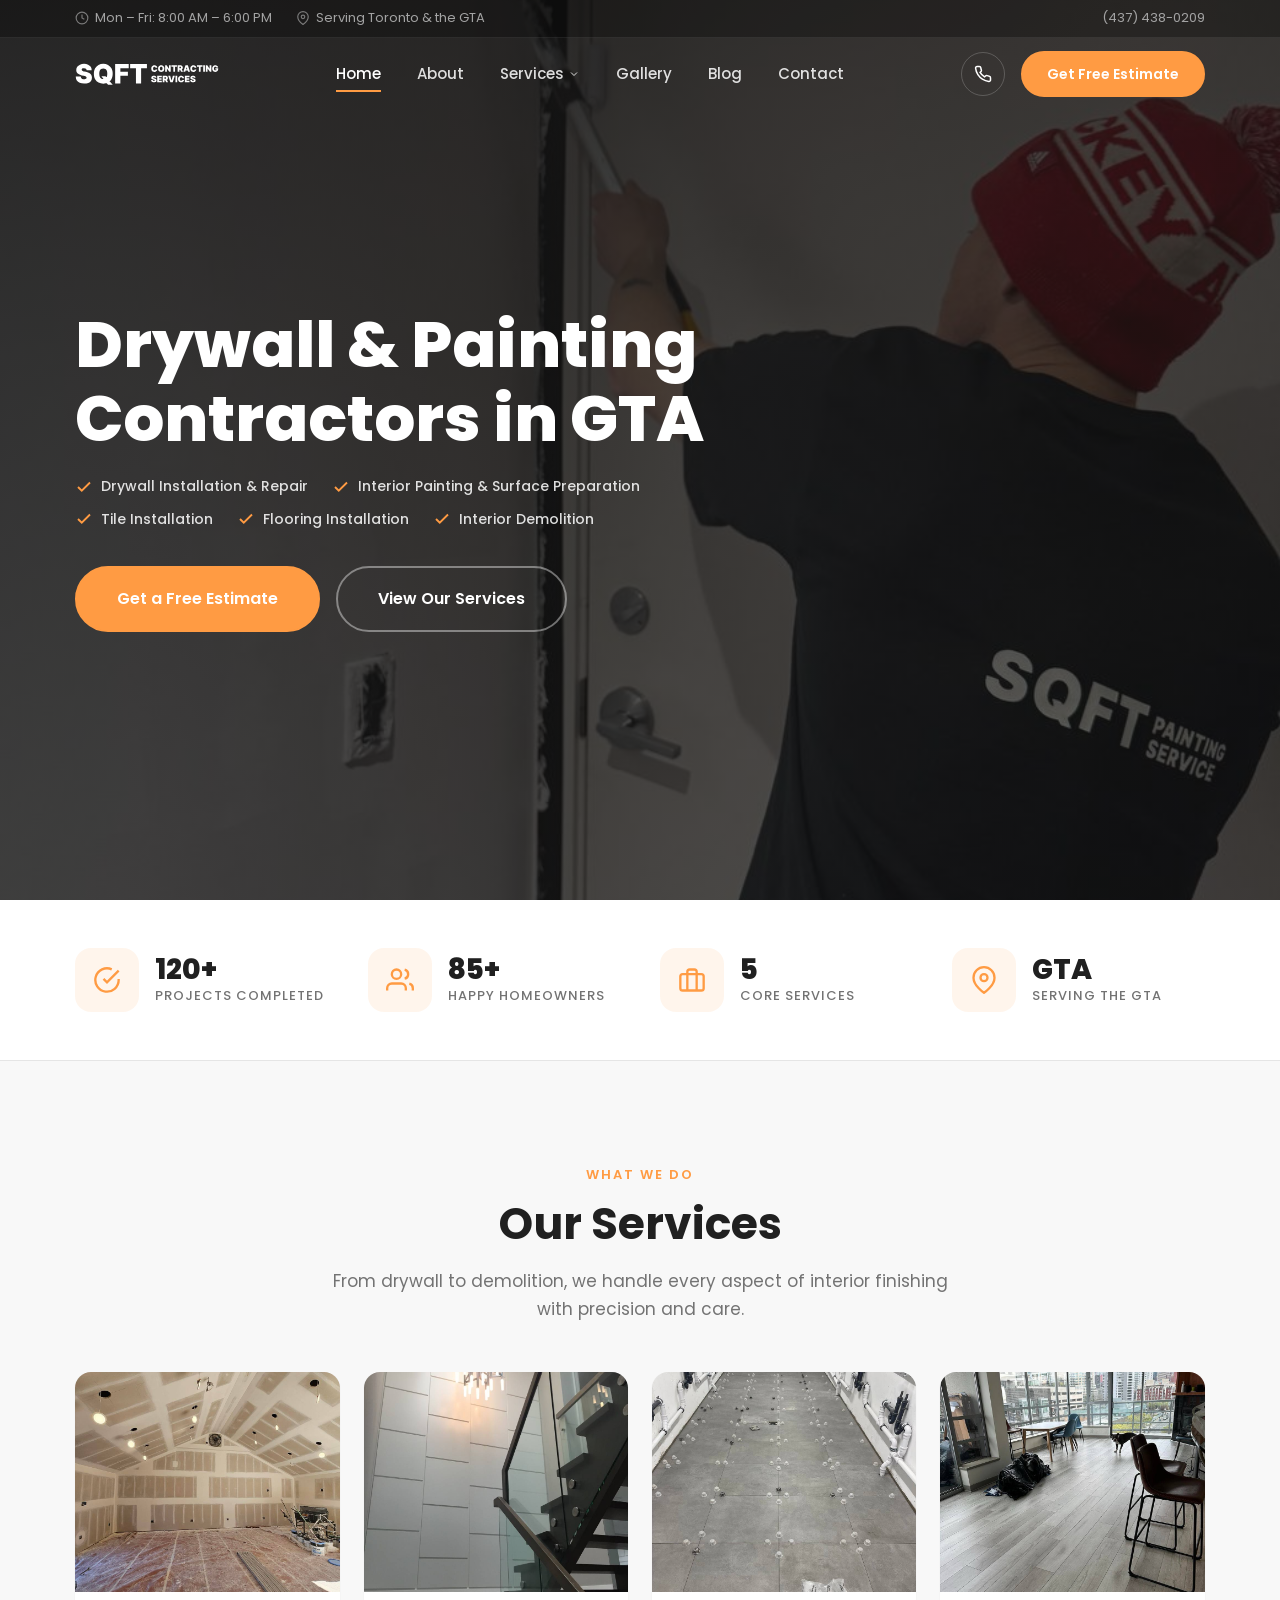
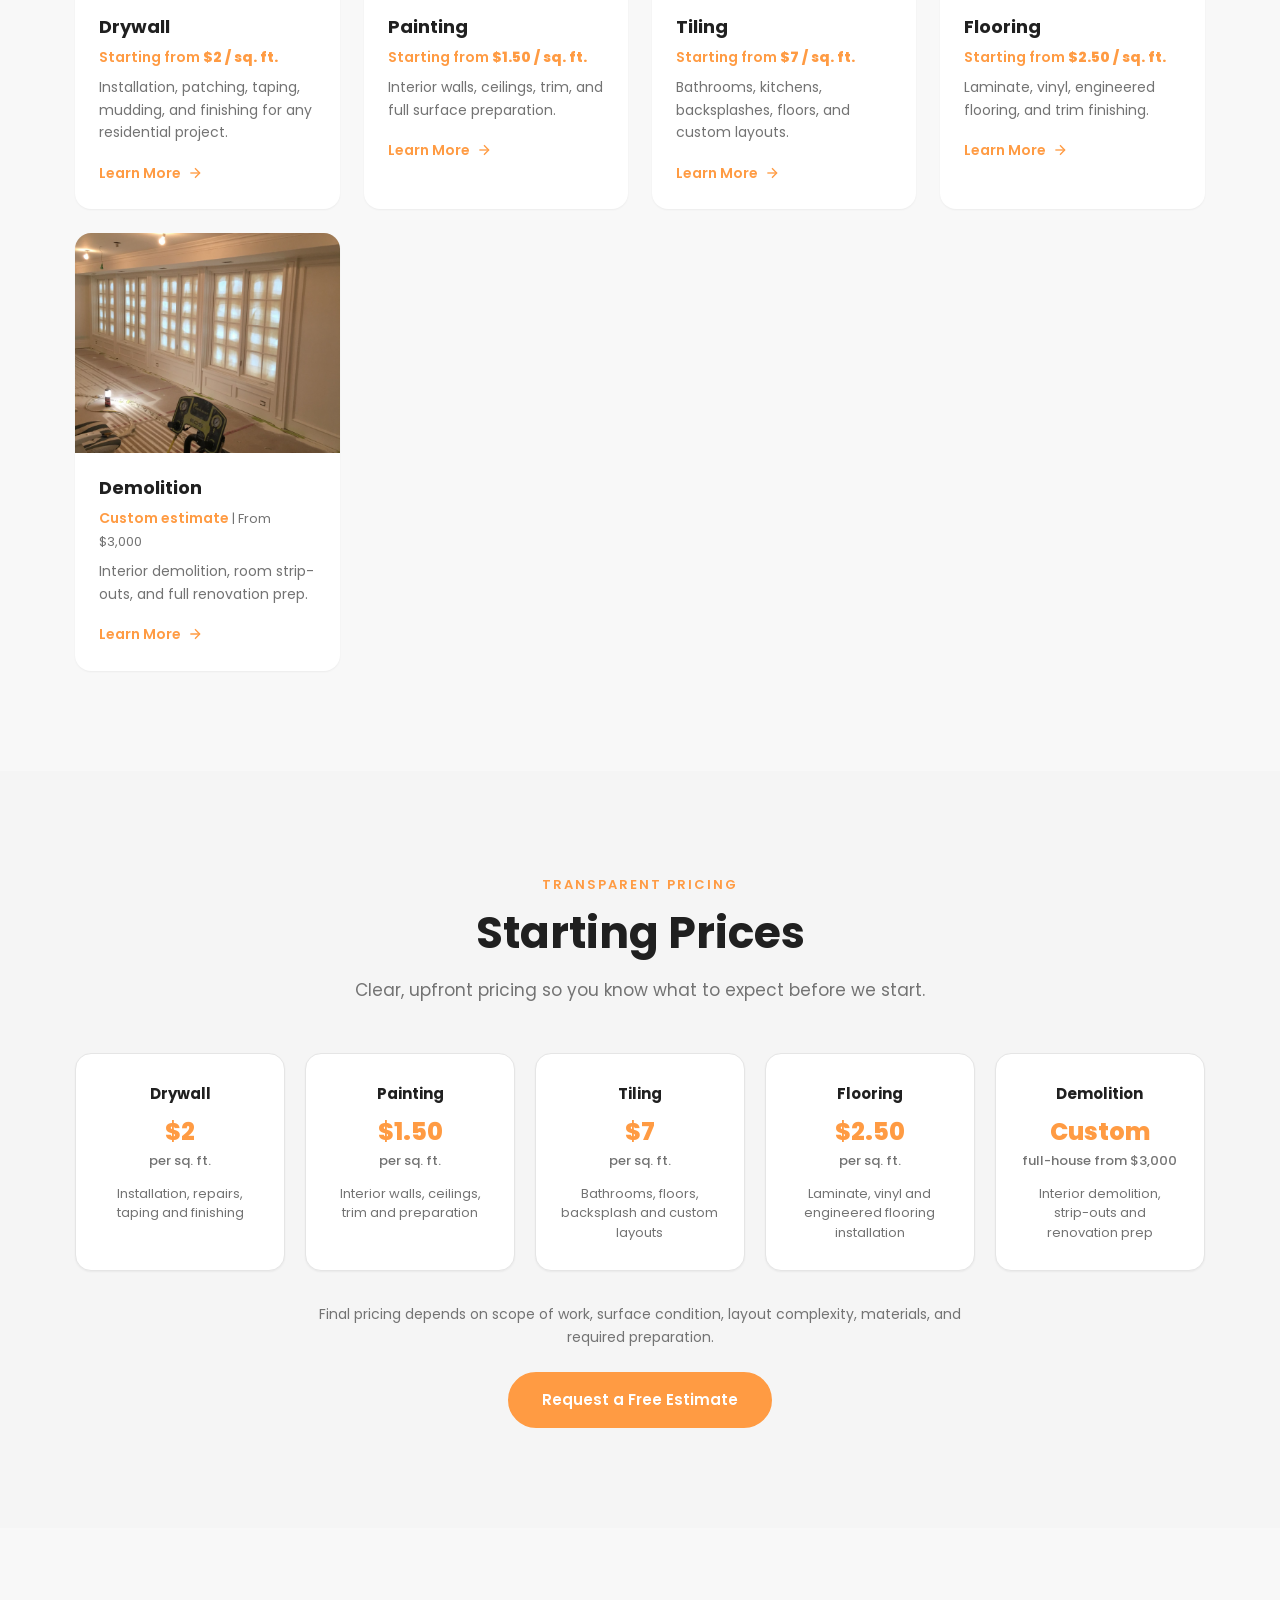
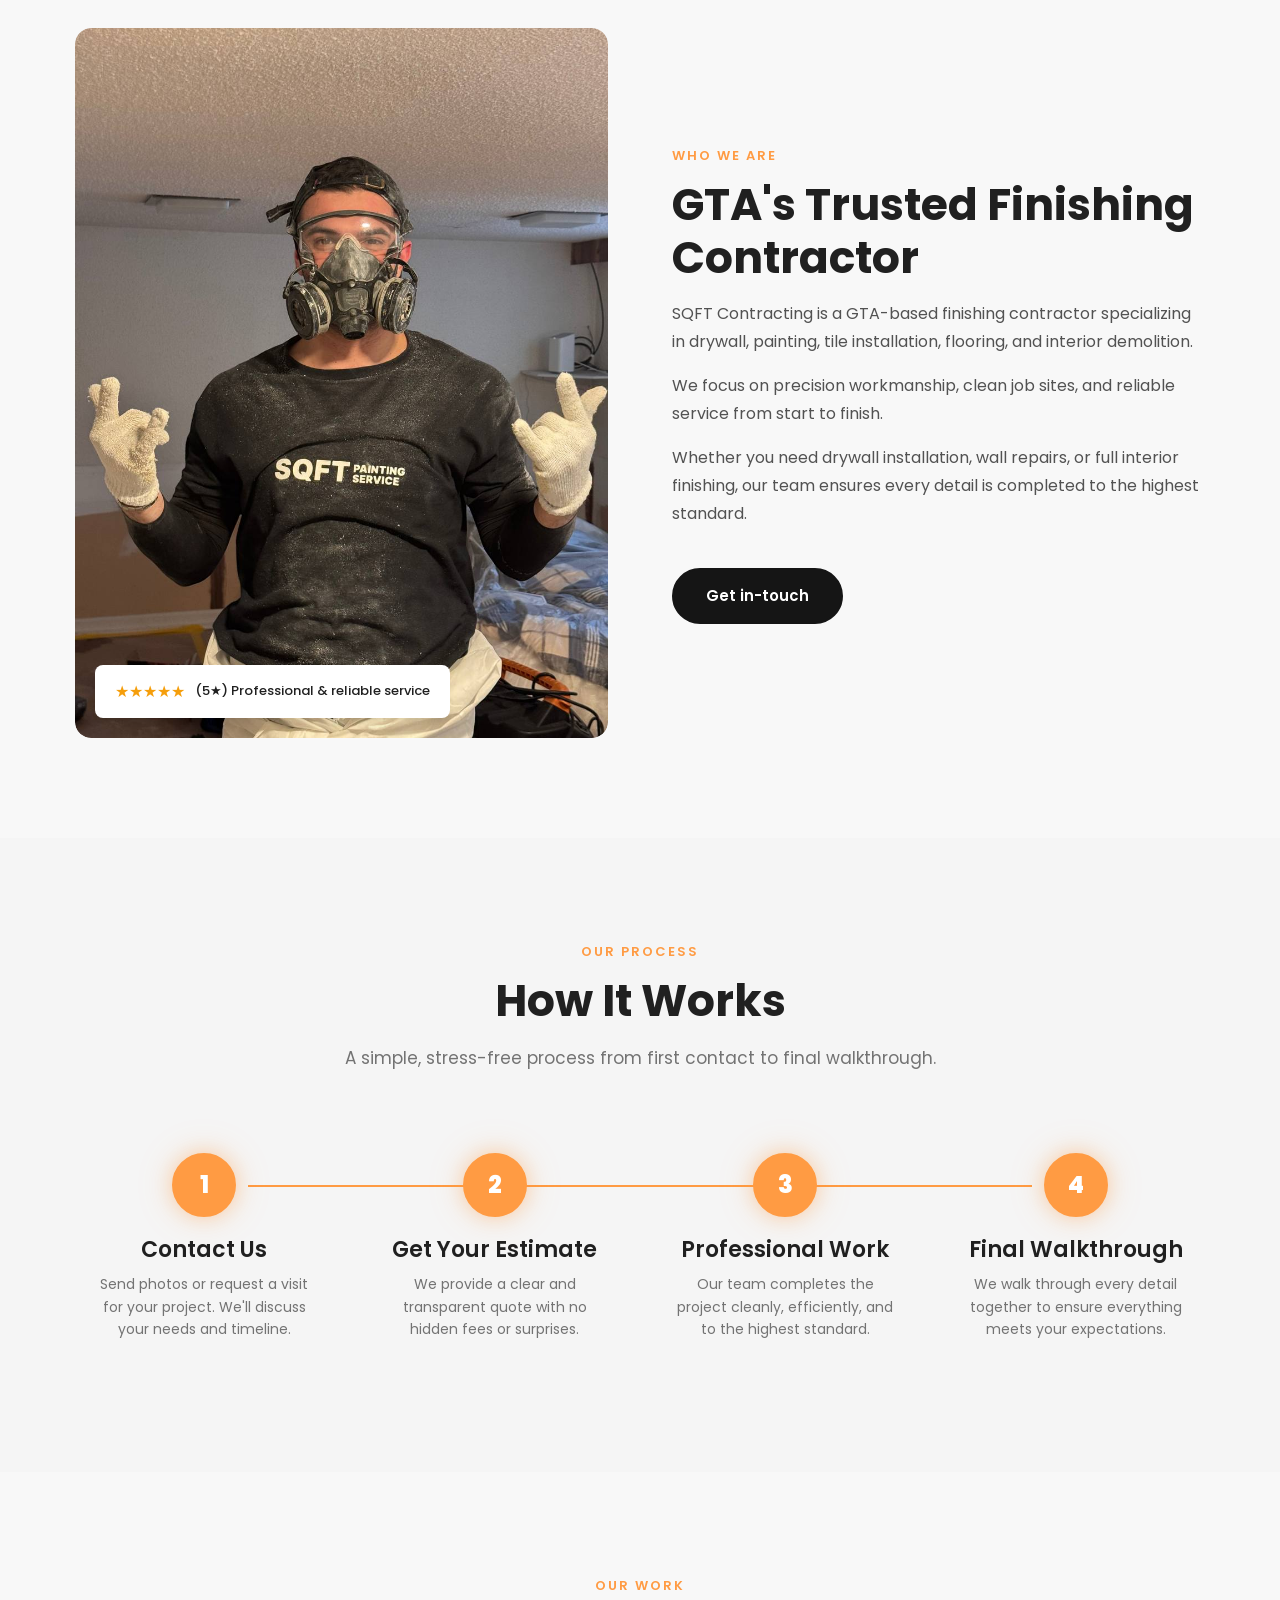
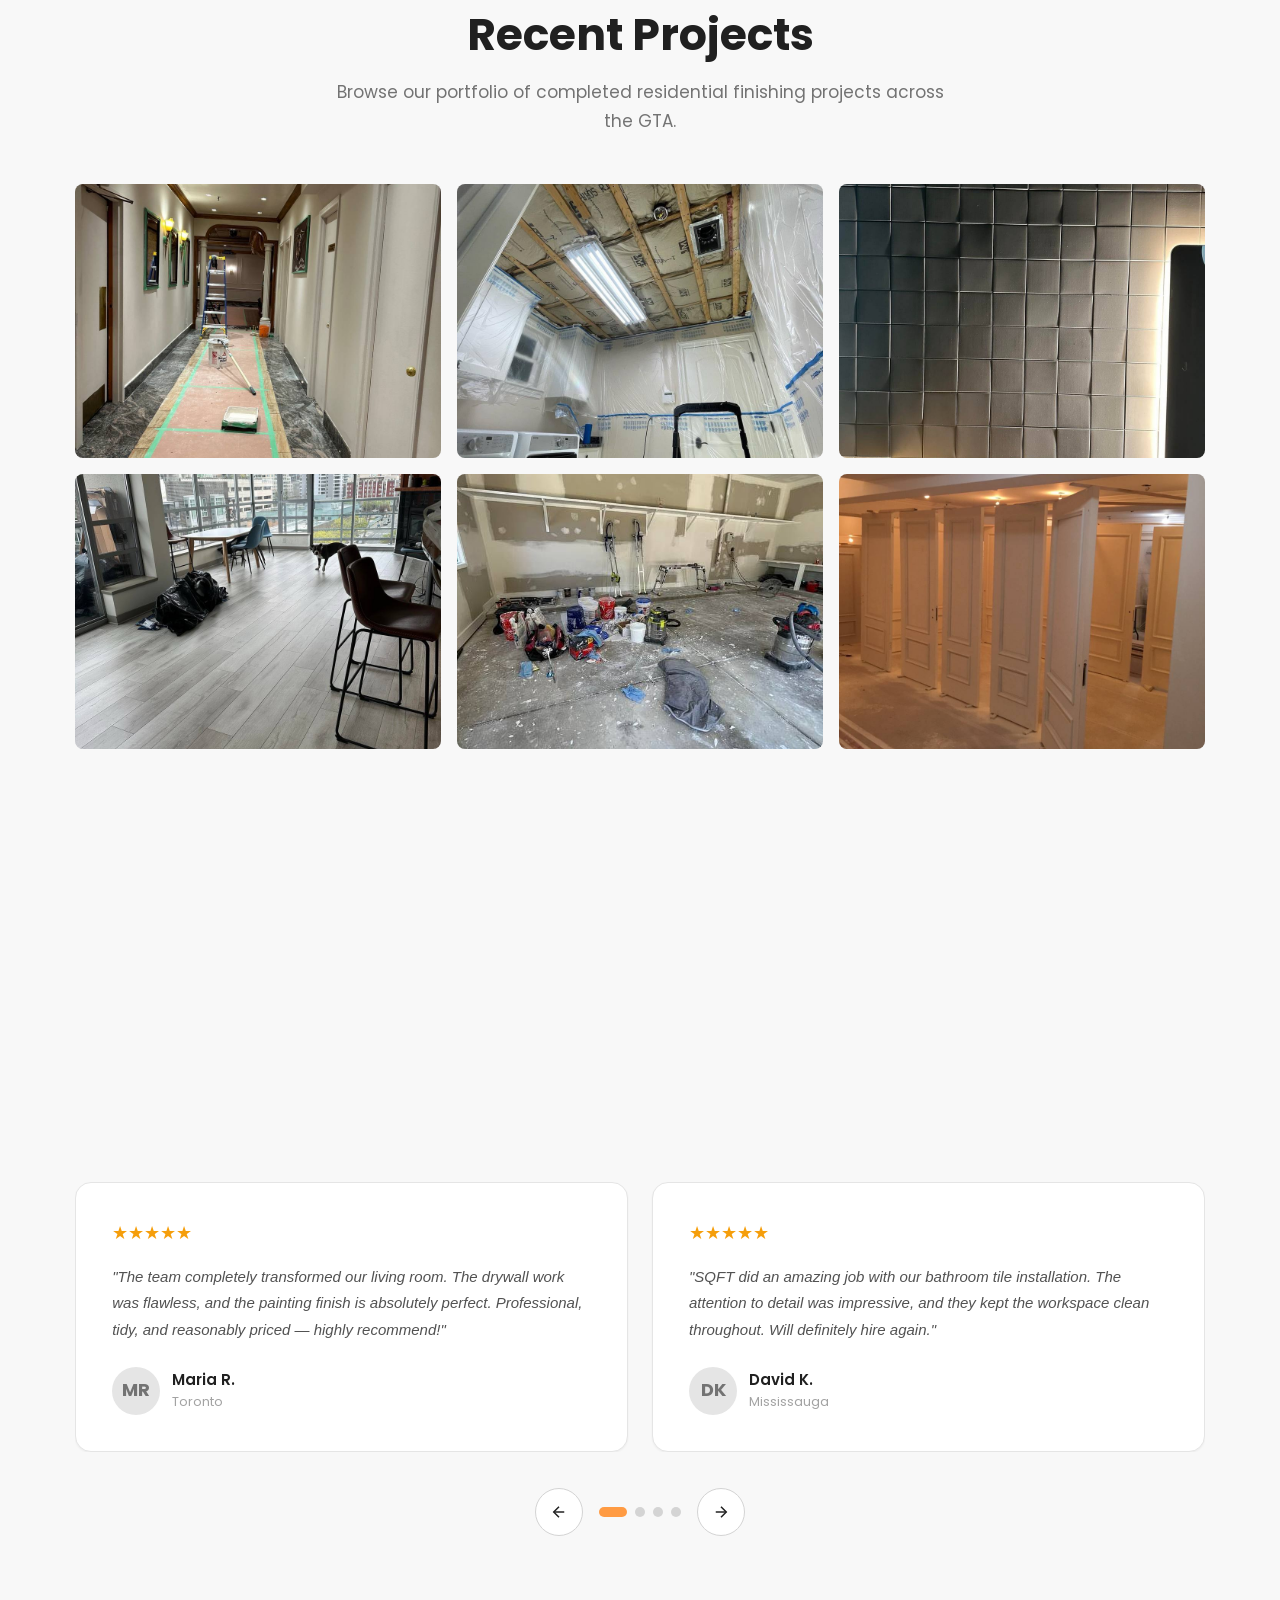
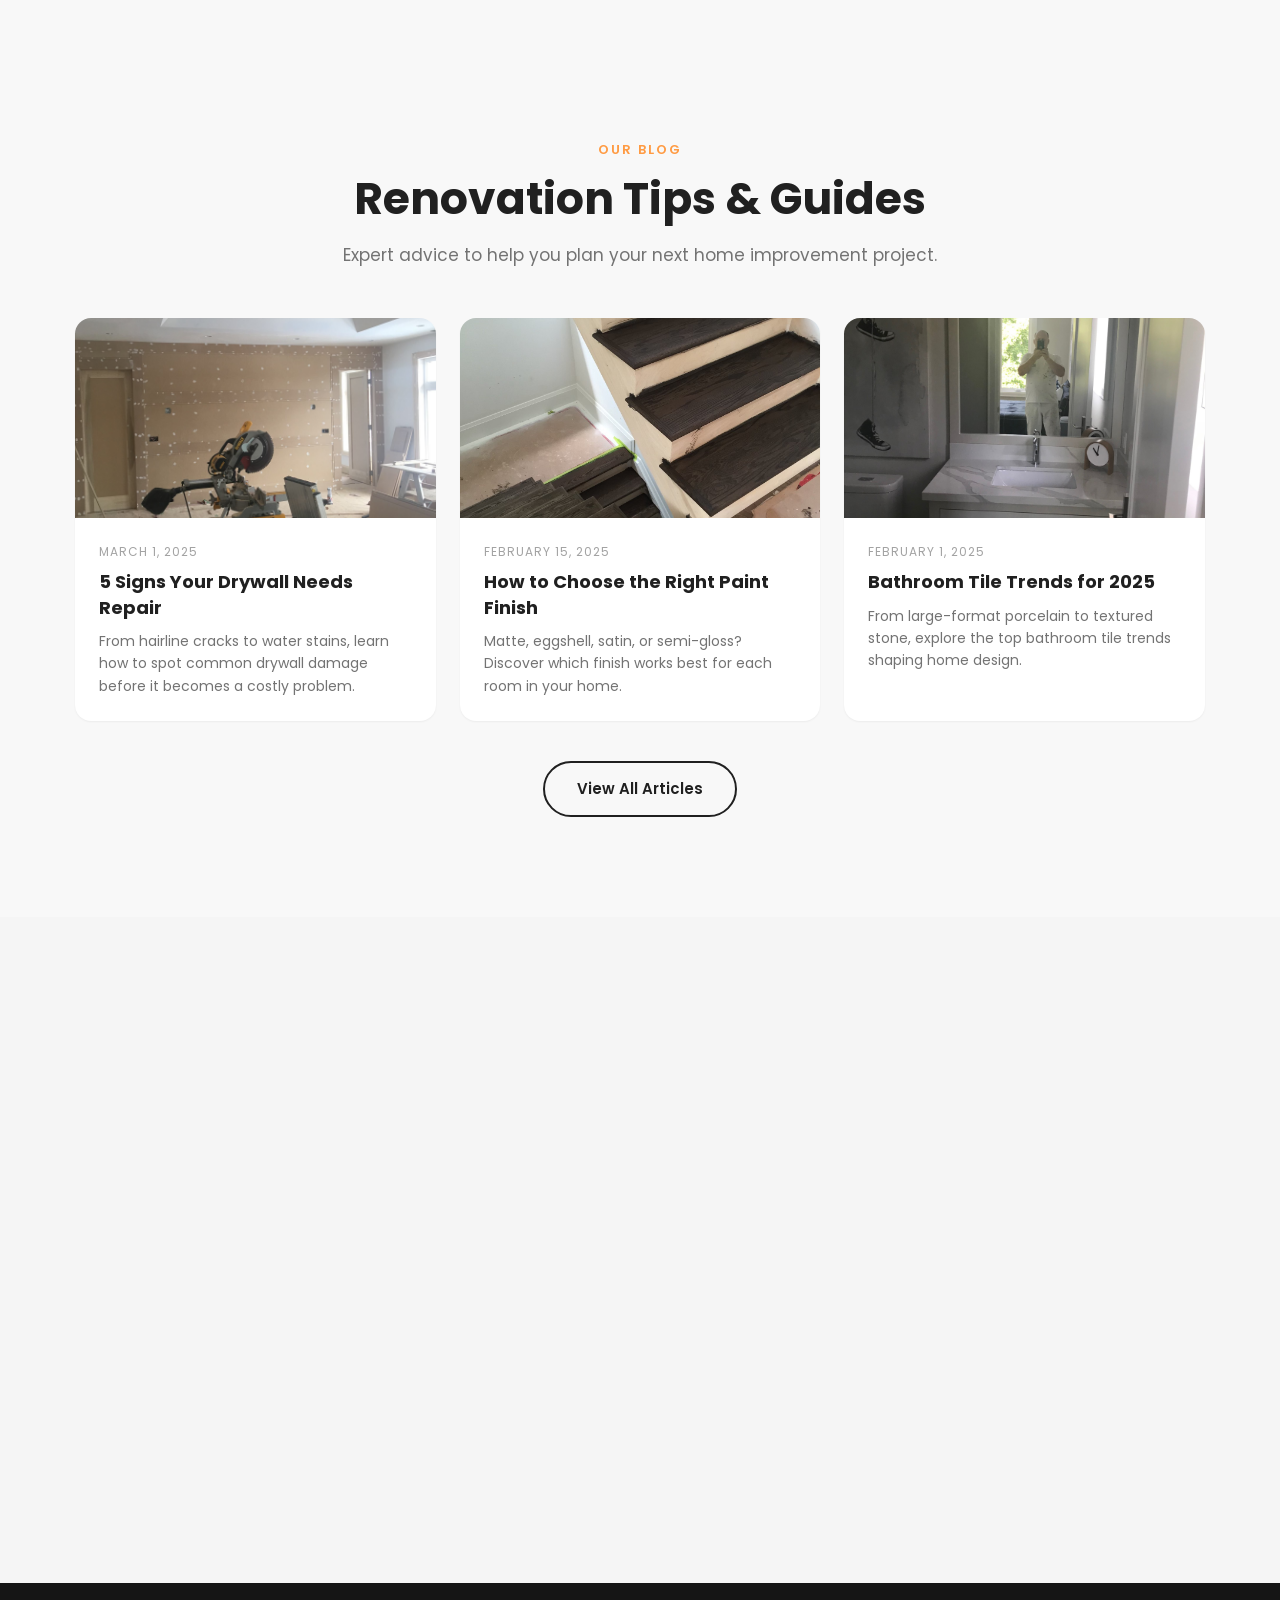
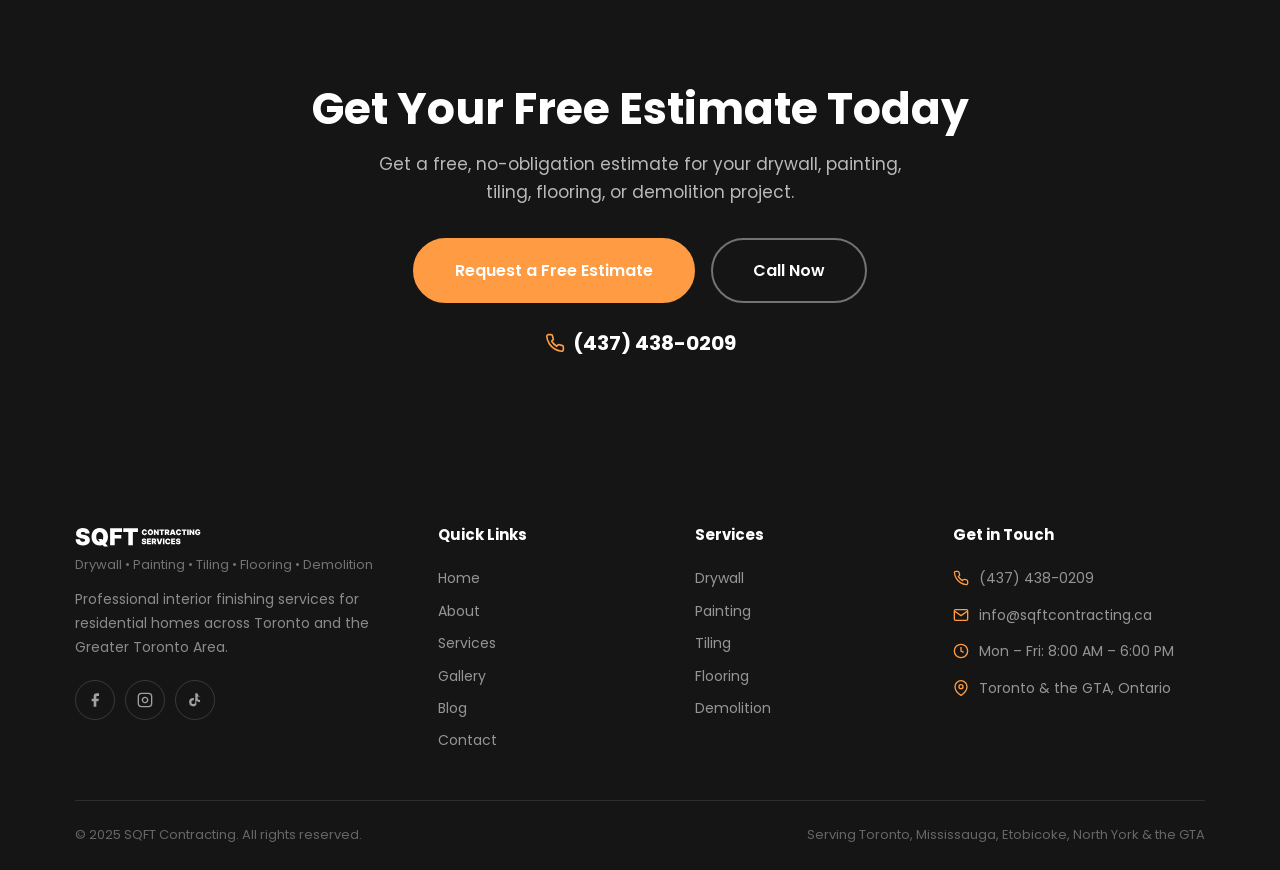
==== commit 011e8042: "Clean up hero section, fix contact form mobile responsiveness, add all site content - Remove hero-ba" ====
--- a/index.html
+++ b/index.html
@@ -1,851 +1,774 @@
 <!DOCTYPE html>
 <html lang="en">
 <head>
-    <script src="http://localhost:3001/api/widget/xxl/loader.js"></script>
     <meta charset="UTF-8">
     <meta name="viewport" content="width=device-width, initial-scale=1.0">
-    <meta name="description" content="SQFT Contracting - Professional painting and drywall services in the Greater Toronto Area. Licensed, insured contractors. Free estimates.">
-    <meta name="keywords" content="painting contractor, interior painting, exterior painting, drywall repair, drywall installation, Toronto painter">
+    <title>SQFT Contracting — Drywall, Painting & Interior Finishing in GTA</title>
+    <meta name="description" content="SQFT Contracting delivers professional drywall, painting, tiling, flooring, and demolition services for residential homes across Toronto and the GTA. Get a free estimate today.">
+    <meta name="keywords" content="drywall installation Toronto, interior painting GTA, tile installation, flooring, demolition, SQFT Contracting">
     <meta name="author" content="SQFT Contracting">
     <meta name="robots" content="index, follow">
 
     <!-- Open Graph -->
-    <meta property="og:title" content="SQFT Contracting | Professional Painting & Drywall Services">
-    <meta property="og:description" content="Transform your space with professional painting and drywall services. Licensed contractors delivering quality results.">
+    <meta property="og:title" content="SQFT Contracting — Professional Interior Finishing in GTA">
+    <meta property="og:description" content="Drywall, painting, tiling, flooring, and demolition services for residential homes across Toronto and the GTA.">
     <meta property="og:type" content="website">
     <meta property="og:locale" content="en_CA">
 
-    <title>SQFT Contracting | Professional Painting & Drywall Services Toronto</title>
-
-    <!-- Favicon -->
-    <link rel="icon" type="image/svg+xml" href="IMG/Logo.svg">
-
-    <!-- Google Fonts - Poppins like Enviro -->
+    <!-- Google Fonts -->
     <link rel="preconnect" href="https://fonts.googleapis.com">
     <link rel="preconnect" href="https://fonts.gstatic.com" crossorigin>
     <link href="https://fonts.googleapis.com/css2?family=Poppins:wght@400;500;600;700;800;900&display=swap" rel="stylesheet">
 
+    <!-- Stylesheet -->
     <link rel="stylesheet" href="css/style.css">
+    <link rel="icon" type="image/svg+xml" href="favicon.svg">
 </head>
 <body>
-    <!-- Header -->
-    <header class="header header-transparent" id="header">
-        <div class="header-top">
-            <div class="container">
-                <div class="header-top-content">
-                    <div class="header-info">
-                        <span class="header-hours">
-                            <svg width="16" height="16" viewBox="0 0 24 24" fill="none" stroke="currentColor" stroke-width="2">
-                                <circle cx="12" cy="12" r="10"/>
-                                <polyline points="12 6 12 12 16 14"/>
-                            </svg>
-                            Mon - Sat: 8AM - 6PM
-                        </span>
-                        <span class="header-location">
-                            <svg width="16" height="16" viewBox="0 0 24 24" fill="none" stroke="currentColor" stroke-width="2">
-                                <path d="M21 10c0 7-9 13-9 13s-9-6-9-13a9 9 0 0 1 18 0z"/>
-                                <circle cx="12" cy="10" r="3"/>
-                            </svg>
-                            Serving Greater Toronto Area
-                        </span>
-                    </div>
-                    <div class="header-contact">
-                        <a href="tel:+16471234567" class="header-phone">
-                            <svg width="16" height="16" viewBox="0 0 24 24" fill="none" stroke="currentColor" stroke-width="2">
-                                <path d="M22 16.92v3a2 2 0 0 1-2.18 2 19.79 19.79 0 0 1-8.63-3.07 19.5 19.5 0 0 1-6-6 19.79 19.79 0 0 1-3.07-8.67A2 2 0 0 1 4.11 2h3a2 2 0 0 1 2 1.72 12.84 12.84 0 0 0 .7 2.81 2 2 0 0 1-.45 2.11L8.09 9.91a16 16 0 0 0 6 6l1.27-1.27a2 2 0 0 1 2.11-.45 12.84 12.84 0 0 0 2.81.7A2 2 0 0 1 22 16.92z"/>
-                            </svg>
-                            (647) 123-4567
-                        </a>
-                        <a href="mailto:info@sqftcontracting.com" class="header-email">
-                            <svg width="16" height="16" viewBox="0 0 24 24" fill="none" stroke="currentColor" stroke-width="2">
-                                <path d="M4 4h16c1.1 0 2 .9 2 2v12c0 1.1-.9 2-2 2H4c-1.1 0-2-.9-2-2V6c0-1.1.9-2 2-2z"/>
-                                <polyline points="22,6 12,13 2,6"/>
-                            </svg>
-                            info@sqftcontracting.com
-                        </a>
-                    </div>
-                </div>
-            </div>
-        </div>
-        <nav class="nav">
-            <div class="container">
-                <div class="nav-content">
-                    <a href="index.html" class="logo">
-                        <img src="IMG/Logo.svg" alt="SQFT Contracting" class="logo-img">
+
+<!-- ════════════════════════════════════════════
+     HEADER
+     ════════════════════════════════════════════ -->
+<header class="header header-transparent">
+    <!-- Top Bar -->
+    <div class="header-top">
+        <div class="container">
+            <div class="header-top-left">
+                <div class="header-top-item">
+                    <svg viewBox="0 0 24 24" fill="none" stroke="currentColor" stroke-width="2"><circle cx="12" cy="12" r="10"/><path d="M12 6v6l4 2"/></svg>
+                    Mon – Fri: 8:00 AM – 6:00 PM
+                </div>
+                <div class="header-top-item">
+                    <svg viewBox="0 0 24 24" fill="none" stroke="currentColor" stroke-width="2"><path d="M21 10c0 7-9 13-9 13s-9-6-9-13a9 9 0 0118 0z"/><circle cx="12" cy="10" r="3"/></svg>
+                    Serving Toronto &amp; the GTA
+                </div>
+            </div>
+            <div class="header-top-right">
+                <a href="tel:+14374380209">(437) 438-0209</a>
+            </div>
+        </div>
+    </div>
+
+    <!-- Navigation -->
+    <nav class="nav">
+        <div class="container">
+            <a href="index.html" class="nav-logo"><img src="IMG/logo-white.svg" alt="SQFT Contracting"></a>
+
+            <ul class="nav-menu">
+                <li><a href="index.html" class="nav-link active">Home</a></li>
+                <li><a href="about.html" class="nav-link">About</a></li>
+                <li class="nav-dropdown">
+                    <a href="services.html" class="nav-link">
+                        Services
+                        <svg class="chevron" viewBox="0 0 24 24" fill="none" stroke="currentColor" stroke-width="2"><path d="M6 9l6 6 6-6"/></svg>
                     </a>
-
-                    <ul class="nav-menu" id="nav-menu">
-                        <li><a href="index.html" class="nav-link active">Home</a></li>
-                        <li class="nav-dropdown">
-                            <a href="services.html" class="nav-link">Services <svg width="12" height="12" viewBox="0 0 24 24" fill="none" stroke="currentColor" stroke-width="2"><polyline points="6 9 12 15 18 9"/></svg></a>
-                            <ul class="dropdown-menu">
-                                <li><a href="interior-painting.html">Interior Painting</a></li>
-                                <li><a href="interior-painting.html">Exterior Painting</a></li>
-                                <li><a href="interior-painting.html">Residential Painting</a></li>
-                                <li><a href="interior-painting.html">Commercial Painting</a></li>
-                                <li><a href="drywall-repair.html">Drywall & Repairs</a></li>
-                            </ul>
-                        </li>
-                        <li><a href="projects.html" class="nav-link">Projects</a></li>
-                        <li><a href="about.html" class="nav-link">About</a></li>
-                        <li><a href="contact.html" class="nav-link">Contact</a></li>
+                    <ul class="dropdown-menu">
+                        <li><a href="services/drywall.html">Drywall</a></li>
+                        <li><a href="services/painting.html">Painting</a></li>
+                        <li><a href="services/tiling.html">Tiling</a></li>
+                        <li><a href="services/flooring.html">Flooring</a></li>
+                        <li><a href="services/demolition.html">Demolition</a></li>
                     </ul>
-
-                    <div class="nav-actions">
-                        <a href="tel:+16471234567" class="nav-phone">
-                            <svg width="20" height="20" viewBox="0 0 24 24" fill="none" stroke="currentColor" stroke-width="2">
-                                <path d="M22 16.92v3a2 2 0 0 1-2.18 2 19.79 19.79 0 0 1-8.63-3.07 19.5 19.5 0 0 1-6-6 19.79 19.79 0 0 1-3.07-8.67A2 2 0 0 1 4.11 2h3a2 2 0 0 1 2 1.72 12.84 12.84 0 0 0 .7 2.81 2 2 0 0 1-.45 2.11L8.09 9.91a16 16 0 0 0 6 6l1.27-1.27a2 2 0 0 1 2.11-.45 12.84 12.84 0 0 0 2.81.7A2 2 0 0 1 22 16.92z"/>
-                            </svg>
-                        </a>
-                        <a href="contact.html" class="btn btn-primary nav-cta">Get Free Quote</a>
-                    </div>
-
-                    <button class="nav-toggle" id="nav-toggle" aria-label="Toggle menu">
-                        <span></span>
-                        <span></span>
-                        <span></span>
-                    </button>
-                </div>
-            </div>
-        </nav>
-    </header>
-
-    <!-- Hero Section -->
-    <section class="hero">
-        <div class="hero-bg">
-            <img src="https://images.unsplash.com/photo-1562259949-e8e7689d7828?w=1920&q=80" alt="Professional Painting Services" class="hero-image">
-            <div class="hero-overlay"></div>
-        </div>
-
-        <div class="hero-content-wrapper">
-            <div class="container">
-                <div class="hero-content">
-                    <span class="hero-badge">
-                        <svg width="16" height="16" viewBox="0 0 24 24" fill="none" stroke="currentColor" stroke-width="2">
-                            <path d="M12 22s8-4 8-10V5l-8-3-8 3v7c0 6 8 10 8 10z"/>
-                        </svg>
-                        Licensed & Insured Contractor
+                </li>
+                <li><a href="gallery.html" class="nav-link">Gallery</a></li>
+                <li><a href="blog.html" class="nav-link">Blog</a></li>
+                <li><a href="contact.html" class="nav-link">Contact</a></li>
+            
+            <!-- Mobile menu bottom -->
+            <li class="nav-menu-bottom">
+                <a href="tel:+14374380209" class="nav-menu-phone">
+                    <svg viewBox="0 0 24 24" fill="none" stroke="currentColor" stroke-width="2"><path d="M22 16.92v3a2 2 0 01-2.18 2 19.79 19.79 0 01-8.63-3.07 19.5 19.5 0 01-6-6 19.79 19.79 0 01-3.07-8.67A2 2 0 014.11 2h3a2 2 0 012 1.72c.127.96.362 1.903.7 2.81a2 2 0 01-.45 2.11L8.09 9.91a16 16 0 006 6l1.27-1.27a2 2 0 012.11-.45c.907.338 1.85.573 2.81.7A2 2 0 0122 16.92z"/></svg>
+                    (437) 438-0209
+                </a>
+                <a href="contact.html" class="nav-menu-cta">Get Free Estimate</a>
+            </li>
+        </ul>
+
+            <div class="nav-right">
+                <a href="tel:+14374380209" class="nav-phone" aria-label="Call us">
+                    <svg viewBox="0 0 24 24" fill="none" stroke="currentColor" stroke-width="2"><path d="M22 16.92v3a2 2 0 01-2.18 2 19.79 19.79 0 01-8.63-3.07 19.5 19.5 0 01-6-6 19.79 19.79 0 01-3.07-8.67A2 2 0 014.11 2h3a2 2 0 012 1.72c.127.96.362 1.903.7 2.81a2 2 0 01-.45 2.11L8.09 9.91a16 16 0 006 6l1.27-1.27a2 2 0 012.11-.45c.907.338 1.85.573 2.81.7A2 2 0 0122 16.92z"/></svg>
+                </a>
+                <a href="contact.html" class="btn btn-primary btn-sm nav-cta">Get Free Estimate</a>
+            </div>
+
+            <button class="nav-toggle" aria-label="Toggle menu">
+                <span></span>
+                <span></span>
+                <span></span>
+            </button>
+        </div>
+    </nav>
+</header>
+
+<!-- Mobile backdrop -->
+<div class="mobile-backdrop"></div>
+
+<!-- ════════════════════════════════════════════
+     SECTION 1 — HERO
+     ════════════════════════════════════════════ -->
+<section class="hero">
+    <div class="hero-bg">
+        <img src="IMG/Painter works.jpg" alt="SQFT Contracting professional at work" loading="eager">
+    </div>
+    <div class="hero-overlay"></div>
+
+    <div class="container">
+        <div class="hero-content">
+            <h1 class="hero-title">Drywall &amp; Painting Contractors in GTA</h1>
+
+            <ul class="hero-checklist">
+                <li>
+                    <svg viewBox="0 0 24 24" fill="none" stroke="currentColor" stroke-width="2.5"><path d="M20 6L9 17l-5-5"/></svg>
+                    Drywall Installation &amp; Repair
+                </li>
+                <li>
+                    <svg viewBox="0 0 24 24" fill="none" stroke="currentColor" stroke-width="2.5"><path d="M20 6L9 17l-5-5"/></svg>
+                    Interior Painting &amp; Surface Preparation
+                </li>
+                <li>
+                    <svg viewBox="0 0 24 24" fill="none" stroke="currentColor" stroke-width="2.5"><path d="M20 6L9 17l-5-5"/></svg>
+                    Tile Installation
+                </li>
+                <li>
+                    <svg viewBox="0 0 24 24" fill="none" stroke="currentColor" stroke-width="2.5"><path d="M20 6L9 17l-5-5"/></svg>
+                    Flooring Installation
+                </li>
+                <li>
+                    <svg viewBox="0 0 24 24" fill="none" stroke="currentColor" stroke-width="2.5"><path d="M20 6L9 17l-5-5"/></svg>
+                    Interior Demolition
+                </li>
+            </ul>
+
+            <div class="hero-cta">
+                <a href="contact.html" class="btn btn-primary btn-lg">Get a Free Estimate</a>
+                <a href="services.html" class="btn btn-outline-light btn-lg">View Our Services</a>
+            </div>
+        </div>
+    </div>
+</section>
+
+<!-- ════════════════════════════════════════════
+     SECTION 2 — TRUST NUMBERS
+     ════════════════════════════════════════════ -->
+<section class="trust-section">
+    <div class="container">
+        <div class="trust-grid reveal-group">
+            <div class="trust-badge">
+                <div class="trust-icon">
+                    <svg viewBox="0 0 24 24" fill="none" stroke="currentColor" stroke-width="2"><path d="M22 11.08V12a10 10 0 11-5.93-9.14"/><path d="M22 4L12 14.01l-3-3"/></svg>
+                </div>
+                <div class="trust-content">
+                    <div class="trust-number stat-number" data-target="120" data-suffix="+">0</div>
+                    <div class="trust-label">Projects Completed</div>
+                </div>
+            </div>
+            <div class="trust-badge">
+                <div class="trust-icon">
+                    <svg viewBox="0 0 24 24" fill="none" stroke="currentColor" stroke-width="2"><path d="M17 21v-2a4 4 0 00-4-4H5a4 4 0 00-4 4v2"/><circle cx="9" cy="7" r="4"/><path d="M23 21v-2a4 4 0 00-3-3.87"/><path d="M16 3.13a4 4 0 010 7.75"/></svg>
+                </div>
+                <div class="trust-content">
+                    <div class="trust-number stat-number" data-target="85" data-suffix="+">0</div>
+                    <div class="trust-label">Happy Homeowners</div>
+                </div>
+            </div>
+            <div class="trust-badge">
+                <div class="trust-icon">
+                    <svg viewBox="0 0 24 24" fill="none" stroke="currentColor" stroke-width="2"><rect x="2" y="7" width="20" height="14" rx="2" ry="2"/><path d="M16 21V5a2 2 0 00-2-2h-4a2 2 0 00-2 2v16"/></svg>
+                </div>
+                <div class="trust-content">
+                    <div class="trust-number stat-number" data-target="5" data-suffix="">0</div>
+                    <div class="trust-label">Core Services</div>
+                </div>
+            </div>
+            <div class="trust-badge">
+                <div class="trust-icon">
+                    <svg viewBox="0 0 24 24" fill="none" stroke="currentColor" stroke-width="2"><path d="M21 10c0 7-9 13-9 13s-9-6-9-13a9 9 0 0118 0z"/><circle cx="12" cy="10" r="3"/></svg>
+                </div>
+                <div class="trust-content">
+                    <div class="trust-number">GTA</div>
+                    <div class="trust-label">Serving the GTA</div>
+                </div>
+            </div>
+        </div>
+    </div>
+</section>
+
+<!-- ════════════════════════════════════════════
+     SECTION 3 — OUR SERVICES
+     ════════════════════════════════════════════ -->
+<section class="section" id="services">
+    <div class="container">
+        <div class="text-center reveal">
+            <span class="section-label">What We Do</span>
+            <h2 class="section-title">Our Services</h2>
+            <p class="section-subtitle">From drywall to demolition, we handle every aspect of interior finishing with precision and care.</p>
+        </div>
+
+        <div class="service-grid reveal-group">
+            <a href="services/drywall.html" class="service-card">
+                <div class="service-card-image">
+                    <img src="IMG/drywall.jpg" alt="Drywall installation in progress" loading="lazy">
+                </div>
+                <div class="service-card-body">
+                    <h3 class="service-card-title">Drywall</h3>
+                    <div class="service-card-price">Starting from <strong>$2 / sq. ft.</strong></div>
+                    <p class="service-card-text">Installation, patching, taping, mudding, and finishing for any residential project.</p>
+                    <span class="service-card-link">
+                        Learn More
+                        <svg viewBox="0 0 24 24" fill="none" stroke="currentColor" stroke-width="2"><path d="M5 12h14"/><path d="M12 5l7 7-7 7"/></svg>
                     </span>
-                    <h1 class="hero-title">Reliable Toronto Painting Services <span>Done Right</span></h1>
-                    <p class="hero-description">Professional painting and drywall services delivered with precision and care. Transform your space with GTA's trusted contractors.</p>
-                    <div class="hero-cta">
-                        <a href="contact.html" class="btn btn-primary btn-lg">
-                            Get Free Estimate
-                            <svg width="20" height="20" viewBox="0 0 24 24" fill="none" stroke="currentColor" stroke-width="2">
-                                <line x1="5" y1="12" x2="19" y2="12"/>
-                                <polyline points="12 5 19 12 12 19"/>
-                            </svg>
-                        </a>
-                        <a href="tel:+16471234567" class="btn btn-outline-light btn-lg">
-                            <svg width="20" height="20" viewBox="0 0 24 24" fill="none" stroke="currentColor" stroke-width="2">
-                                <path d="M22 16.92v3a2 2 0 0 1-2.18 2 19.79 19.79 0 0 1-8.63-3.07 19.5 19.5 0 0 1-6-6 19.79 19.79 0 0 1-3.07-8.67A2 2 0 0 1 4.11 2h3a2 2 0 0 1 2 1.72 12.84 12.84 0 0 0 .7 2.81 2 2 0 0 1-.45 2.11L8.09 9.91a16 16 0 0 0 6 6l1.27-1.27a2 2 0 0 1 2.11-.45 12.84 12.84 0 0 0 2.81.7A2 2 0 0 1 22 16.92z"/>
-                            </svg>
-                            Call Now
-                        </a>
-                    </div>
-                </div>
-            </div>
-
-            <!-- Service Tabs -->
-            <div class="hero-tabs">
-                <div class="container">
-                    <div class="tabs-wrapper">
-                        <a href="interior-painting.html" class="hero-tab">
-                            <div class="tab-icon">
-                                <svg width="32" height="32" viewBox="0 0 24 24" fill="none" stroke="currentColor" stroke-width="1.5">
-                                    <path d="M3 9l9-7 9 7v11a2 2 0 0 1-2 2H5a2 2 0 0 1-2-2z"/>
-                                    <polyline points="9 22 9 12 15 12 15 22"/>
-                                </svg>
-                            </div>
-                            <div class="tab-content">
-                                <h3>Interior Painting</h3>
-                                <p>Walls, ceilings, trim & more</p>
-                            </div>
-                            <svg class="tab-arrow" width="24" height="24" viewBox="0 0 24 24" fill="none" stroke="currentColor" stroke-width="2">
-                                <line x1="5" y1="12" x2="19" y2="12"/>
-                                <polyline points="12 5 19 12 12 19"/>
-                            </svg>
-                        </a>
-                        <a href="interior-painting.html" class="hero-tab">
-                            <div class="tab-icon">
-                                <svg width="32" height="32" viewBox="0 0 24 24" fill="none" stroke="currentColor" stroke-width="1.5">
-                                    <rect x="3" y="3" width="18" height="18" rx="2" ry="2"/>
-                                    <line x1="3" y1="9" x2="21" y2="9"/>
-                                    <line x1="9" y1="21" x2="9" y2="9"/>
-                                </svg>
-                            </div>
-                            <div class="tab-content">
-                                <h3>Exterior Painting</h3>
-                                <p>Siding, doors, decks & fences</p>
-                            </div>
-                            <svg class="tab-arrow" width="24" height="24" viewBox="0 0 24 24" fill="none" stroke="currentColor" stroke-width="2">
-                                <line x1="5" y1="12" x2="19" y2="12"/>
-                                <polyline points="12 5 19 12 12 19"/>
-                            </svg>
-                        </a>
-                        <a href="interior-painting.html" class="hero-tab">
-                            <div class="tab-icon">
-                                <svg width="32" height="32" viewBox="0 0 24 24" fill="none" stroke="currentColor" stroke-width="1.5">
-                                    <path d="M21 16V8a2 2 0 0 0-1-1.73l-7-4a2 2 0 0 0-2 0l-7 4A2 2 0 0 0 3 8v8a2 2 0 0 0 1 1.73l7 4a2 2 0 0 0 2 0l7-4A2 2 0 0 0 21 16z"/>
-                                </svg>
-                            </div>
-                            <div class="tab-content">
-                                <h3>Commercial</h3>
-                                <p>Offices, retail & industrial</p>
-                            </div>
-                            <svg class="tab-arrow" width="24" height="24" viewBox="0 0 24 24" fill="none" stroke="currentColor" stroke-width="2">
-                                <line x1="5" y1="12" x2="19" y2="12"/>
-                                <polyline points="12 5 19 12 12 19"/>
-                            </svg>
-                        </a>
-                        <a href="drywall-repair.html" class="hero-tab">
-                            <div class="tab-icon">
-                                <svg width="32" height="32" viewBox="0 0 24 24" fill="none" stroke="currentColor" stroke-width="1.5">
-                                    <path d="M14.7 6.3a1 1 0 0 0 0 1.4l1.6 1.6a1 1 0 0 0 1.4 0l3.77-3.77a6 6 0 0 1-7.94 7.94l-6.91 6.91a2.12 2.12 0 0 1-3-3l6.91-6.91a6 6 0 0 1 7.94-7.94l-3.76 3.76z"/>
-                                </svg>
-                            </div>
-                            <div class="tab-content">
-                                <h3>Drywall & Repairs</h3>
-                                <p>Installation, patching & finishing</p>
-                            </div>
-                            <svg class="tab-arrow" width="24" height="24" viewBox="0 0 24 24" fill="none" stroke="currentColor" stroke-width="2">
-                                <line x1="5" y1="12" x2="19" y2="12"/>
-                                <polyline points="12 5 19 12 12 19"/>
-                            </svg>
-                        </a>
-                    </div>
-                </div>
-            </div>
-        </div>
-    </section>
-
-    <!-- Trust Badges -->
-    <section class="trust-section">
-        <div class="container">
-            <div class="trust-grid">
-                <div class="trust-badge">
-                    <div class="trust-icon">
-                        <svg width="40" height="40" viewBox="0 0 24 24" fill="none" stroke="currentColor" stroke-width="1.5">
-                            <path d="M12 22s8-4 8-10V5l-8-3-8 3v7c0 6 8 10 8 10z"/>
-                            <polyline points="9 12 11 14 15 10"/>
-                        </svg>
-                    </div>
-                    <div class="trust-text">
-                        <h4>Fully Insured</h4>
-                        <p>$2M liability coverage</p>
-                    </div>
-                </div>
-                <div class="trust-badge">
-                    <div class="trust-icon">
-                        <svg width="40" height="40" viewBox="0 0 24 24" fill="none" stroke="currentColor" stroke-width="1.5">
-                            <polygon points="12 2 15.09 8.26 22 9.27 17 14.14 18.18 21.02 12 17.77 5.82 21.02 7 14.14 2 9.27 8.91 8.26 12 2"/>
-                        </svg>
-                    </div>
-                    <div class="trust-text">
-                        <h4>5-Star Rated</h4>
-                        <p>500+ happy customers</p>
-                    </div>
-                </div>
-                <div class="trust-badge">
-                    <div class="trust-icon">
-                        <svg width="40" height="40" viewBox="0 0 24 24" fill="none" stroke="currentColor" stroke-width="1.5">
-                            <circle cx="12" cy="12" r="10"/>
-                            <polyline points="12 6 12 12 16 14"/>
-                        </svg>
-                    </div>
-                    <div class="trust-text">
-                        <h4>15+ Years</h4>
-                        <p>Industry experience</p>
-                    </div>
-                </div>
-                <div class="trust-badge">
-                    <div class="trust-icon">
-                        <svg width="40" height="40" viewBox="0 0 24 24" fill="none" stroke="currentColor" stroke-width="1.5">
-                            <path d="M22 11.08V12a10 10 0 1 1-5.93-9.14"/>
-                            <polyline points="22 4 12 14.01 9 11.01"/>
-                        </svg>
-                    </div>
-                    <div class="trust-text">
-                        <h4>Warranty</h4>
-                        <p>2-year workmanship</p>
-                    </div>
-                </div>
-            </div>
-        </div>
-    </section>
-
-<button data-momentum-book style="background: #3B82F6; color: white; padding: 12px 24px; border: none; border-radius: 6px; cursor: pointer; font-size: 16px;">
-  Book Now
-</button>
-
-
-
-    <!-- Process Section -->
-    <section class="process-section">
-        <div class="container">
-            <div class="section-header section-header-center">
-                <span class="section-label">How It Works</span>
-                <h2 class="section-title">Getting Started Is Easy</h2>
-                <p class="section-description">From quote to completion, we make the painting process simple and stress-free.</p>
-            </div>
-
-            <div class="process-grid">
-                <div class="process-card">
-                    <div class="process-number">01</div>
-                    <div class="process-icon">
-                        <svg width="48" height="48" viewBox="0 0 24 24" fill="none" stroke="currentColor" stroke-width="1.5">
-                            <path d="M14 2H6a2 2 0 0 0-2 2v16a2 2 0 0 0 2 2h12a2 2 0 0 0 2-2V8z"/>
-                            <polyline points="14 2 14 8 20 8"/>
-                            <line x1="16" y1="13" x2="8" y2="13"/>
-                            <line x1="16" y1="17" x2="8" y2="17"/>
-                        </svg>
-                    </div>
-                    <h3>Request Quote</h3>
-                    <p>Fill out our simple form or give us a call. We'll schedule a free consultation at your convenience.</p>
-                </div>
-
-                <div class="process-card">
-                    <div class="process-number">02</div>
-                    <div class="process-icon">
-                        <svg width="48" height="48" viewBox="0 0 24 24" fill="none" stroke="currentColor" stroke-width="1.5">
-                            <rect x="3" y="4" width="18" height="18" rx="2" ry="2"/>
-                            <line x1="16" y1="2" x2="16" y2="6"/>
-                            <line x1="8" y1="2" x2="8" y2="6"/>
-                            <line x1="3" y1="10" x2="21" y2="10"/>
-                            <path d="M8 14h.01"/>
-                            <path d="M12 14h.01"/>
-                            <path d="M16 14h.01"/>
-                        </svg>
-                    </div>
-                    <h3>Choose Date</h3>
-                    <p>Pick a start date that works for you. We'll work around your schedule to minimize disruption.</p>
-                </div>
-
-                <div class="process-card">
-                    <div class="process-number">03</div>
-                    <div class="process-icon">
-                        <svg width="48" height="48" viewBox="0 0 24 24" fill="none" stroke="currentColor" stroke-width="1.5">
-                            <path d="M22 11.08V12a10 10 0 1 1-5.93-9.14"/>
-                            <polyline points="22 4 12 14.01 9 11.01"/>
-                        </svg>
-                    </div>
-                    <h3>Enjoy Results</h3>
-                    <p>Sit back and relax while our team transforms your space. We handle everything from prep to cleanup.</p>
-                </div>
-            </div>
-        </div>
-    </section>
-
-    <!-- Services Section -->
-    <section class="services-section" id="services">
-        <div class="container">
-            <div class="section-header section-header-center">
-                <span class="section-label">Our Services</span>
-                <h2 class="section-title">Professional Painting & Drywall</h2>
-                <p class="section-description">From residential to commercial projects, we deliver exceptional results with premium materials and expert craftsmanship.</p>
-            </div>
-
-            <div class="services-showcase">
-                <a href="interior-painting.html" class="service-showcase-card">
-                    <div class="service-showcase-image">
-                        <img src="https://images.unsplash.com/photo-1562259949-e8e7689d7828?w=800&q=80" alt="Interior Painting">
-                    </div>
-                    <div class="service-showcase-content">
-                        <span class="service-tag">Most Popular</span>
-                        <h3>Interior Painting</h3>
-                        <p>Transform your living spaces with professional interior painting. We handle walls, ceilings, trim, doors, and cabinets with precision and care.</p>
-                        <ul class="service-features">
-                            <li><svg width="16" height="16" viewBox="0 0 24 24" fill="none" stroke="currentColor" stroke-width="2"><polyline points="20 6 9 17 4 12"/></svg> Premium paints & finishes</li>
-                            <li><svg width="16" height="16" viewBox="0 0 24 24" fill="none" stroke="currentColor" stroke-width="2"><polyline points="20 6 9 17 4 12"/></svg> Color consultation included</li>
-                            <li><svg width="16" height="16" viewBox="0 0 24 24" fill="none" stroke="currentColor" stroke-width="2"><polyline points="20 6 9 17 4 12"/></svg> Full prep & cleanup</li>
-                        </ul>
-                        <span class="service-link">
-                            Learn More
-                            <svg width="20" height="20" viewBox="0 0 24 24" fill="none" stroke="currentColor" stroke-width="2">
-                                <line x1="5" y1="12" x2="19" y2="12"/>
-                                <polyline points="12 5 19 12 12 19"/>
-                            </svg>
-                        </span>
-                    </div>
-                </a>
-
-                <a href="interior-painting.html" class="service-showcase-card">
-                    <div class="service-showcase-image">
-                        <img src="https://images.unsplash.com/photo-1600585154340-be6161a56a0c?w=800&q=80" alt="Exterior Painting">
-                    </div>
-                    <div class="service-showcase-content">
-                        <h3>Exterior Painting</h3>
-                        <p>Protect and beautify your home's exterior with our professional painting services. We use weather-resistant paints built to last.</p>
-                        <ul class="service-features">
-                            <li><svg width="16" height="16" viewBox="0 0 24 24" fill="none" stroke="currentColor" stroke-width="2"><polyline points="20 6 9 17 4 12"/></svg> Weather-resistant coatings</li>
-                            <li><svg width="16" height="16" viewBox="0 0 24 24" fill="none" stroke="currentColor" stroke-width="2"><polyline points="20 6 9 17 4 12"/></svg> Siding, trim & shutters</li>
-                            <li><svg width="16" height="16" viewBox="0 0 24 24" fill="none" stroke="currentColor" stroke-width="2"><polyline points="20 6 9 17 4 12"/></svg> Decks & fences</li>
-                        </ul>
-                        <span class="service-link">
-                            Learn More
-                            <svg width="20" height="20" viewBox="0 0 24 24" fill="none" stroke="currentColor" stroke-width="2">
-                                <line x1="5" y1="12" x2="19" y2="12"/>
-                                <polyline points="12 5 19 12 12 19"/>
-                            </svg>
-                        </span>
-                    </div>
-                </a>
-
-                <a href="interior-painting.html" class="service-showcase-card">
-                    <div class="service-showcase-image">
-                        <img src="https://images.unsplash.com/photo-1497366216548-37526070297c?w=800&q=80" alt="Commercial Painting">
-                    </div>
-                    <div class="service-showcase-content">
-                        <h3>Commercial Painting</h3>
-                        <p>Minimize downtime with our efficient commercial painting services. We work around your business hours to keep operations running.</p>
-                        <ul class="service-features">
-                            <li><svg width="16" height="16" viewBox="0 0 24 24" fill="none" stroke="currentColor" stroke-width="2"><polyline points="20 6 9 17 4 12"/></svg> Flexible scheduling</li>
-                            <li><svg width="16" height="16" viewBox="0 0 24 24" fill="none" stroke="currentColor" stroke-width="2"><polyline points="20 6 9 17 4 12"/></svg> Offices & retail spaces</li>
-                            <li><svg width="16" height="16" viewBox="0 0 24 24" fill="none" stroke="currentColor" stroke-width="2"><polyline points="20 6 9 17 4 12"/></svg> Industrial facilities</li>
-                        </ul>
-                        <span class="service-link">
-                            Learn More
-                            <svg width="20" height="20" viewBox="0 0 24 24" fill="none" stroke="currentColor" stroke-width="2">
-                                <line x1="5" y1="12" x2="19" y2="12"/>
-                                <polyline points="12 5 19 12 12 19"/>
-                            </svg>
-                        </span>
-                    </div>
-                </a>
-
-                <a href="drywall-repair.html" class="service-showcase-card">
-                    <div class="service-showcase-image">
-                        <img src="https://images.unsplash.com/photo-1504307651254-35680f356dfd?w=800&q=80" alt="Drywall Services">
-                    </div>
-                    <div class="service-showcase-content">
-                        <h3>Drywall & Repairs</h3>
-                        <p>From small patches to full installations, we handle all your drywall needs. Seamless repairs that disappear after painting.</p>
-                        <ul class="service-features">
-                            <li><svg width="16" height="16" viewBox="0 0 24 24" fill="none" stroke="currentColor" stroke-width="2"><polyline points="20 6 9 17 4 12"/></svg> Hole & crack repair</li>
-                            <li><svg width="16" height="16" viewBox="0 0 24 24" fill="none" stroke="currentColor" stroke-width="2"><polyline points="20 6 9 17 4 12"/></svg> New installation</li>
-                            <li><svg width="16" height="16" viewBox="0 0 24 24" fill="none" stroke="currentColor" stroke-width="2"><polyline points="20 6 9 17 4 12"/></svg> Texture matching</li>
-                        </ul>
-                        <span class="service-link">
-                            Learn More
-                            <svg width="20" height="20" viewBox="0 0 24 24" fill="none" stroke="currentColor" stroke-width="2">
-                                <line x1="5" y1="12" x2="19" y2="12"/>
-                                <polyline points="12 5 19 12 12 19"/>
-                            </svg>
-                        </span>
-                    </div>
-                </a>
-            </div>
-        </div>
-    </section>
-
-    <!-- Why Choose Us -->
-    <section class="why-section">
-        <div class="container">
-            <div class="why-layout">
-                <div class="why-content">
-                    <span class="section-label">Why Choose SQFT</span>
-                    <h2 class="section-title">Toronto's Trusted<br>Painting Experts</h2>
-                    <p class="why-text">With over 15 years of experience serving the Greater Toronto Area, we've built our reputation on quality craftsmanship, transparent pricing, and exceptional customer service.</p>
-
-                    <div class="why-features">
-                        <div class="why-feature">
-                            <div class="why-icon">
-                                <svg width="28" height="28" viewBox="0 0 24 24" fill="none" stroke="currentColor" stroke-width="2">
-                                    <circle cx="12" cy="12" r="10"/>
-                                    <polyline points="12 6 12 12 16 14"/>
-                                </svg>
-                            </div>
-                            <div>
-                                <h4>Fast Turnaround</h4>
-                                <p>Most projects completed within 1-3 days. We respect your time and deliver on schedule.</p>
-                            </div>
+                </div>
+            </a>
+
+            <a href="services/painting.html" class="service-card">
+                <div class="service-card-image">
+                    <img src="IMG/interior painting.jpg" alt="Professional interior painting" loading="lazy">
+                </div>
+                <div class="service-card-body">
+                    <h3 class="service-card-title">Painting</h3>
+                    <div class="service-card-price">Starting from <strong>$1.50 / sq. ft.</strong></div>
+                    <p class="service-card-text">Interior walls, ceilings, trim, and full surface preparation.</p>
+                    <span class="service-card-link">
+                        Learn More
+                        <svg viewBox="0 0 24 24" fill="none" stroke="currentColor" stroke-width="2"><path d="M5 12h14"/><path d="M12 5l7 7-7 7"/></svg>
+                    </span>
+                </div>
+            </a>
+
+            <a href="services/tiling.html" class="service-card">
+                <div class="service-card-image">
+                    <img src="IMG/tilling (4).jpg" alt="Bathroom tile installation" loading="lazy">
+                </div>
+                <div class="service-card-body">
+                    <h3 class="service-card-title">Tiling</h3>
+                    <div class="service-card-price">Starting from <strong>$7 / sq. ft.</strong></div>
+                    <p class="service-card-text">Bathrooms, kitchens, backsplashes, floors, and custom layouts.</p>
+                    <span class="service-card-link">
+                        Learn More
+                        <svg viewBox="0 0 24 24" fill="none" stroke="currentColor" stroke-width="2"><path d="M5 12h14"/><path d="M12 5l7 7-7 7"/></svg>
+                    </span>
+                </div>
+            </a>
+
+            <a href="services/flooring.html" class="service-card">
+                <div class="service-card-image">
+                    <img src="IMG/flooring after.jpg" alt="Flooring installation" loading="lazy">
+                </div>
+                <div class="service-card-body">
+                    <h3 class="service-card-title">Flooring</h3>
+                    <div class="service-card-price">Starting from <strong>$2.50 / sq. ft.</strong></div>
+                    <p class="service-card-text">Laminate, vinyl, engineered flooring, and trim finishing.</p>
+                    <span class="service-card-link">
+                        Learn More
+                        <svg viewBox="0 0 24 24" fill="none" stroke="currentColor" stroke-width="2"><path d="M5 12h14"/><path d="M12 5l7 7-7 7"/></svg>
+                    </span>
+                </div>
+            </a>
+
+            <a href="services/demolition.html" class="service-card">
+                <div class="service-card-image">
+                    <img src="IMG/4990242533686315998.jpg" alt="Interior demolition work" loading="lazy">
+                </div>
+                <div class="service-card-body">
+                    <h3 class="service-card-title">Demolition</h3>
+                    <div class="service-card-price">Custom estimate <span class="service-card-price-note">| From $3,000</span></div>
+                    <p class="service-card-text">Interior demolition, room strip-outs, and full renovation prep.</p>
+                    <span class="service-card-link">
+                        Learn More
+                        <svg viewBox="0 0 24 24" fill="none" stroke="currentColor" stroke-width="2"><path d="M5 12h14"/><path d="M12 5l7 7-7 7"/></svg>
+                    </span>
+                </div>
+            </a>
+        </div>
+    </div>
+</section>
+
+<!-- ════════════════════════════════════════════
+     SECTION — PRICING OVERVIEW
+     ════════════════════════════════════════════ -->
+<section class="section section-gray" id="pricing">
+    <div class="container">
+        <div class="text-center reveal">
+            <span class="section-label">Transparent Pricing</span>
+            <h2 class="section-title">Starting Prices</h2>
+            <p class="section-subtitle">Clear, upfront pricing so you know what to expect before we start.</p>
+        </div>
+
+        <div class="pricing-grid reveal-group">
+            <div class="pricing-card">
+                <div class="pricing-card-title">Drywall</div>
+                <div class="pricing-card-price">$2</div>
+                <div class="pricing-card-unit">per sq. ft.</div>
+                <div class="pricing-card-desc">Installation, repairs, taping and finishing</div>
+            </div>
+            <div class="pricing-card">
+                <div class="pricing-card-title">Painting</div>
+                <div class="pricing-card-price">$1.50</div>
+                <div class="pricing-card-unit">per sq. ft.</div>
+                <div class="pricing-card-desc">Interior walls, ceilings, trim and preparation</div>
+            </div>
+            <div class="pricing-card">
+                <div class="pricing-card-title">Tiling</div>
+                <div class="pricing-card-price">$7</div>
+                <div class="pricing-card-unit">per sq. ft.</div>
+                <div class="pricing-card-desc">Bathrooms, floors, backsplash and custom layouts</div>
+            </div>
+            <div class="pricing-card">
+                <div class="pricing-card-title">Flooring</div>
+                <div class="pricing-card-price">$2.50</div>
+                <div class="pricing-card-unit">per sq. ft.</div>
+                <div class="pricing-card-desc">Laminate, vinyl and engineered flooring installation</div>
+            </div>
+            <div class="pricing-card">
+                <div class="pricing-card-title">Demolition</div>
+                <div class="pricing-card-price">Custom</div>
+                <div class="pricing-card-unit">full-house from $3,000</div>
+                <div class="pricing-card-desc">Interior demolition, strip-outs and renovation prep</div>
+            </div>
+        </div>
+
+        <p class="pricing-note">Final pricing depends on scope of work, surface condition, layout complexity, materials, and required preparation.</p>
+
+        <div class="projects-cta reveal" style="margin-top: 24px;">
+            <a href="contact.html" class="btn btn-primary">Request a Free Estimate</a>
+        </div>
+    </div>
+</section>
+
+<!-- ════════════════════════════════════════════
+     SECTION 4 — ABOUT COMPANY
+     ════════════════════════════════════════════ -->
+<section class="section" id="about">
+    <div class="container">
+        <div class="about-grid">
+            <div class="about-image reveal">
+                <img src="IMG/Team member.jpg" alt="SQFT Contracting team member" loading="lazy">
+                <div class="about-image-badge">
+                    <span class="stars">&#9733;&#9733;&#9733;&#9733;&#9733;</span>
+                    (5★) Professional &amp; reliable service
+                </div>
+            </div>
+
+            <div class="about-content reveal">
+                <span class="section-label">Who We Are</span>
+                <h2 class="section-title">GTA's Trusted Finishing Contractor</h2>
+                <p>SQFT Contracting is a GTA-based finishing contractor specializing in drywall, painting, tile installation, flooring, and interior demolition.</p>
+                <p>We focus on precision workmanship, clean job sites, and reliable service from start to finish.</p>
+                <p>Whether you need drywall installation, wall repairs, or full interior finishing, our team ensures every detail is completed to the highest standard.</p>
+                <a href="about.html" class="btn btn-dark">Get in-touch</a>
+            </div>
+        </div>
+    </div>
+</section>
+
+<!-- ════════════════════════════════════════════
+     SECTION 5 — HOW IT WORKS
+     ════════════════════════════════════════════ -->
+<section class="section section-gray" id="process">
+    <div class="container">
+        <div class="text-center reveal">
+            <span class="section-label">Our Process</span>
+            <h2 class="section-title">How It Works</h2>
+            <p class="section-subtitle">A simple, stress-free process from first contact to final walkthrough.</p>
+        </div>
+
+        <div class="process-grid reveal-group">
+            <div class="process-card">
+                <div class="process-number">1</div>
+                <h3>Contact Us</h3>
+                <p>Send photos or request a visit for your project. We'll discuss your needs and timeline.</p>
+            </div>
+            <div class="process-card">
+                <div class="process-number">2</div>
+                <h3>Get Your Estimate</h3>
+                <p>We provide a clear and transparent quote with no hidden fees or surprises.</p>
+            </div>
+            <div class="process-card">
+                <div class="process-number">3</div>
+                <h3>Professional Work</h3>
+                <p>Our team completes the project cleanly, efficiently, and to the highest standard.</p>
+            </div>
+            <div class="process-card">
+                <div class="process-number">4</div>
+                <h3>Final Walkthrough</h3>
+                <p>We walk through every detail together to ensure everything meets your expectations.</p>
+            </div>
+        </div>
+    </div>
+</section>
+
+<!-- ════════════════════════════════════════════
+     SECTION 6 — PROJECTS / GALLERY
+     ════════════════════════════════════════════ -->
+<section class="section" id="projects">
+    <div class="container">
+        <div class="text-center reveal">
+            <span class="section-label">Our Work</span>
+            <h2 class="section-title">Recent Projects</h2>
+            <p class="section-subtitle">Browse our portfolio of completed residential finishing projects across the GTA.</p>
+        </div>
+
+        <div class="projects-gallery reveal-group">
+            <div class="project-item">
+                <img src="IMG/interior painting (4).jpg" alt="Interior painting project" loading="lazy">
+                <div class="project-overlay">
+                    <div>
+                        <span class="project-overlay-tag">Painting</span>
+                        <div class="project-overlay-text">Complete Interior Repaint</div>
+                    </div>
+                </div>
+            </div>
+            <div class="project-item">
+                <img src="IMG/drywall (5).jpg" alt="Drywall installation" loading="lazy">
+                <div class="project-overlay">
+                    <div>
+                        <span class="project-overlay-tag">Drywall</span>
+                        <div class="project-overlay-text">Drywall Installation</div>
+                    </div>
+                </div>
+            </div>
+            <div class="project-item">
+                <img src="IMG/tilling (3).jpg" alt="Bathroom tiling" loading="lazy">
+                <div class="project-overlay">
+                    <div>
+                        <span class="project-overlay-tag">Tiling</span>
+                        <div class="project-overlay-text">Bathroom Tile Installation</div>
+                    </div>
+                </div>
+            </div>
+            <div class="project-item">
+                <img src="IMG/flooring after.jpg" alt="Flooring project" loading="lazy">
+                <div class="project-overlay">
+                    <div>
+                        <span class="project-overlay-tag">Flooring</span>
+                        <div class="project-overlay-text">Hardwood Floor Installation</div>
+                    </div>
+                </div>
+            </div>
+            <div class="project-item">
+                <img src="IMG/drywall (2).jpg" alt="Drywall finishing" loading="lazy">
+                <div class="project-overlay">
+                    <div>
+                        <span class="project-overlay-tag">Drywall</span>
+                        <div class="project-overlay-text">Drywall Taping &amp; Finishing</div>
+                    </div>
+                </div>
+            </div>
+            <div class="project-item">
+                <img src="IMG/interior painting (2).jpg" alt="Interior painting" loading="lazy">
+                <div class="project-overlay">
+                    <div>
+                        <span class="project-overlay-tag">Painting</span>
+                        <div class="project-overlay-text">Wall Painting &amp; Finishing</div>
+                    </div>
+                </div>
+            </div>
+        </div>
+
+        <div class="projects-cta reveal">
+            <a href="gallery.html" class="btn btn-outline">View All Projects</a>
+        </div>
+    </div>
+</section>
+
+<!-- ════════════════════════════════════════════
+     SECTION 7 — TESTIMONIALS
+     ════════════════════════════════════════════ -->
+<section class="section testimonials-section" id="reviews">
+    <div class="container">
+        <div class="text-center reveal">
+            <span class="section-label">Testimonials</span>
+            <h2 class="section-title">What Our Clients Say</h2>
+        </div>
+
+        <div class="testimonials-slider-wrapper" style="margin-top: 48px;">
+            <div class="testimonials-slider">
+                <div class="testimonial-card">
+                    <div class="testimonial-stars">&#9733;&#9733;&#9733;&#9733;&#9733;</div>
+                    <p class="testimonial-text">"The team completely transformed our living room. The drywall work was flawless, and the painting finish is absolutely perfect. Professional, tidy, and reasonably priced — highly recommend!"</p>
+                    <div class="testimonial-author">
+                        <div class="testimonial-avatar">MR</div>
+                        <div>
+                            <div class="testimonial-name">Maria R.</div>
+                            <div class="testimonial-location">Toronto</div>
                         </div>
-
-                        <div class="why-feature">
-                            <div class="why-icon">
-                                <svg width="28" height="28" viewBox="0 0 24 24" fill="none" stroke="currentColor" stroke-width="2">
-                                    <path d="M12 2l3.09 6.26L22 9.27l-5 4.87 1.18 6.88L12 17.77l-6.18 3.25L7 14.14 2 9.27l6.91-1.01L12 2z"/>
-                                </svg>
-                            </div>
-                            <div>
-                                <h4>Quality Guaranteed</h4>
-                                <p>Premium Benjamin Moore & Sherwin-Williams paints. 2-year warranty on all work.</p>
-                            </div>
+                    </div>
+                </div>
+
+                <div class="testimonial-card">
+                    <div class="testimonial-stars">&#9733;&#9733;&#9733;&#9733;&#9733;</div>
+                    <p class="testimonial-text">"SQFT did an amazing job with our bathroom tile installation. The attention to detail was impressive, and they kept the workspace clean throughout. Will definitely hire again."</p>
+                    <div class="testimonial-author">
+                        <div class="testimonial-avatar">DK</div>
+                        <div>
+                            <div class="testimonial-name">David K.</div>
+                            <div class="testimonial-location">Mississauga</div>
                         </div>
-
-                        <div class="why-feature">
-                            <div class="why-icon">
-                                <svg width="28" height="28" viewBox="0 0 24 24" fill="none" stroke="currentColor" stroke-width="2">
-                                    <rect x="1" y="4" width="22" height="16" rx="2" ry="2"/>
-                                    <line x1="1" y1="10" x2="23" y2="10"/>
-                                </svg>
-                            </div>
-                            <div>
-                                <h4>Flexible Payment</h4>
-                                <p>No deposit required. Pay only when you're 100% satisfied with the results.</p>
-                            </div>
+                    </div>
+                </div>
+
+                <div class="testimonial-card">
+                    <div class="testimonial-stars">&#9733;&#9733;&#9733;&#9733;&#9733;</div>
+                    <p class="testimonial-text">"We hired SQFT for our basement renovation — drywall, painting, and flooring. They delivered on time, on budget, and the quality exceeded our expectations. Great team!"</p>
+                    <div class="testimonial-author">
+                        <div class="testimonial-avatar">SP</div>
+                        <div>
+                            <div class="testimonial-name">Sarah P.</div>
+                            <div class="testimonial-location">Etobicoke</div>
                         </div>
-
-                        <div class="why-feature">
-                            <div class="why-icon">
-                                <svg width="28" height="28" viewBox="0 0 24 24" fill="none" stroke="currentColor" stroke-width="2">
-                                    <path d="M12 22s8-4 8-10V5l-8-3-8 3v7c0 6 8 10 8 10z"/>
-                                </svg>
-                            </div>
-                            <div>
-                                <h4>Fully Insured</h4>
-                                <p>$2 million liability coverage and WSIB for your complete peace of mind.</p>
-                            </div>
+                    </div>
+                </div>
+
+                <div class="testimonial-card">
+                    <div class="testimonial-stars">&#9733;&#9733;&#9733;&#9733;&#9733;</div>
+                    <p class="testimonial-text">"Excellent demolition and drywall work. The crew was professional, showed up on time, and left the site spotless. The estimate was clear and transparent — no hidden costs."</p>
+                    <div class="testimonial-author">
+                        <div class="testimonial-avatar">JL</div>
+                        <div>
+                            <div class="testimonial-name">James L.</div>
+                            <div class="testimonial-location">North York</div>
                         </div>
                     </div>
-
-                    <a href="about.html" class="btn btn-primary">Learn More About Us</a>
-                </div>
-
-                <div class="why-visual">
-                    <div class="why-image-main">
-                        <img src="https://images.unsplash.com/photo-1581578731548-c64695cc6952?w=800&q=80" alt="Professional painter at work">
-                    </div>
-                    <div class="why-stats-card">
-                        <div class="stat-item">
-                            <span class="stat-number">500+</span>
-                            <span class="stat-label">Projects Completed</span>
+                </div>
+
+                <div class="testimonial-card">
+                    <div class="testimonial-stars">&#9733;&#9733;&#9733;&#9733;&#9733;</div>
+                    <p class="testimonial-text">"From the initial quote to the final walkthrough, SQFT was outstanding. Our kitchen backsplash turned out beautifully and the laminate flooring looks incredible. Highly recommended!"</p>
+                    <div class="testimonial-author">
+                        <div class="testimonial-avatar">AN</div>
+                        <div>
+                            <div class="testimonial-name">Anna N.</div>
+                            <div class="testimonial-location">Vaughan</div>
                         </div>
-                        <div class="stat-item">
-                            <span class="stat-number">15+</span>
-                            <span class="stat-label">Years Experience</span>
-                        </div>
-                        <div class="stat-item">
-                            <span class="stat-number">100%</span>
-                            <span class="stat-label">Satisfaction Rate</span>
-                        </div>
-                    </div>
-                </div>
-            </div>
-        </div>
-    </section>
-
-    <!-- Projects Gallery -->
-    <section class="projects-section">
-        <div class="container">
-            <div class="section-header section-header-center">
-                <span class="section-label">Our Work</span>
-                <h2 class="section-title">Recent Projects</h2>
-                <p class="section-description">See the quality and attention to detail that goes into every project we complete.</p>
-            </div>
-
-            <div class="projects-gallery">
-                <div class="project-item project-large">
-                    <img src="https://images.unsplash.com/photo-1562259949-e8e7689d7828?w=1200&q=80" alt="Living Room Painting Project">
-                    <div class="project-overlay">
-                        <span class="project-category">Interior Painting</span>
-                        <h3>Modern Living Room Refresh</h3>
-                        <p>Complete interior repaint with accent wall</p>
-                    </div>
-                </div>
-                <div class="project-item">
-                    <img src="https://images.unsplash.com/photo-1589939705384-5185137a7f0f?w=600&q=80" alt="Bedroom Painting">
-                    <div class="project-overlay">
-                        <span class="project-category">Interior Painting</span>
-                        <h3>Master Bedroom</h3>
-                    </div>
-                </div>
-                <div class="project-item">
-                    <img src="https://images.unsplash.com/photo-1600585154340-be6161a56a0c?w=600&q=80" alt="Exterior Painting">
-                    <div class="project-overlay">
-                        <span class="project-category">Exterior Painting</span>
-                        <h3>Home Exterior</h3>
-                    </div>
-                </div>
-                <div class="project-item">
-                    <img src="https://images.unsplash.com/photo-1504307651254-35680f356dfd?w=600&q=80" alt="Drywall Installation">
-                    <div class="project-overlay">
-                        <span class="project-category">Drywall</span>
-                        <h3>Full Installation</h3>
-                    </div>
-                </div>
-                <div class="project-item">
-                    <img src="https://images.unsplash.com/photo-1558618666-fcd25c85cd64?w=600&q=80" alt="Commercial Painting">
-                    <div class="project-overlay">
-                        <span class="project-category">Commercial</span>
-                        <h3>Office Space</h3>
-                    </div>
-                </div>
-            </div>
-
-            <div class="section-cta">
-                <a href="projects.html" class="btn btn-outline">View All Projects</a>
-            </div>
-        </div>
-    </section>
-
-    <!-- Testimonials -->
-    <section class="testimonials-section">
-        <div class="container">
-            <h2 class="testimonials-title">What our clients say</h2>
-        </div>
-
-        <div class="testimonials-slider-wrapper">
-            <!-- Left Arrow -->
-            <button class="slider-arrow slider-arrow-left" id="slider-prev">
-                <svg width="24" height="24" viewBox="0 0 24 24" fill="none" stroke="currentColor" stroke-width="2">
-                    <polyline points="15 18 9 12 15 6"/>
-                </svg>
+                    </div>
+                </div>
+            </div>
+        </div>
+
+        <div class="slider-controls">
+            <button class="slider-btn slider-prev" aria-label="Previous slide">
+                <svg viewBox="0 0 24 24" fill="none" stroke="currentColor" stroke-width="2"><path d="M19 12H5"/><path d="M12 19l-7-7 7-7"/></svg>
             </button>
-
-            <div class="testimonials-slider" id="testimonials-slider">
-                <!-- Card 1 -->
-                <div class="testimonial-card">
-                    <div class="testimonial-stars">
-                        <svg width="16" height="16" viewBox="0 0 24 24" fill="currentColor"><polygon points="12 2 15.09 8.26 22 9.27 17 14.14 18.18 21.02 12 17.77 5.82 21.02 7 14.14 2 9.27 8.91 8.26 12 2"/></svg>
-                        <svg width="16" height="16" viewBox="0 0 24 24" fill="currentColor"><polygon points="12 2 15.09 8.26 22 9.27 17 14.14 18.18 21.02 12 17.77 5.82 21.02 7 14.14 2 9.27 8.91 8.26 12 2"/></svg>
-                        <svg width="16" height="16" viewBox="0 0 24 24" fill="currentColor"><polygon points="12 2 15.09 8.26 22 9.27 17 14.14 18.18 21.02 12 17.77 5.82 21.02 7 14.14 2 9.27 8.91 8.26 12 2"/></svg>
-                        <svg width="16" height="16" viewBox="0 0 24 24" fill="currentColor"><polygon points="12 2 15.09 8.26 22 9.27 17 14.14 18.18 21.02 12 17.77 5.82 21.02 7 14.14 2 9.27 8.91 8.26 12 2"/></svg>
-                        <svg width="16" height="16" viewBox="0 0 24 24" fill="currentColor"><polygon points="12 2 15.09 8.26 22 9.27 17 14.14 18.18 21.02 12 17.77 5.82 21.02 7 14.14 2 9.27 8.91 8.26 12 2"/></svg>
-                    </div>
-                    <p class="testimonial-text">SQFT completely transformed our living room and bedrooms. The team was professional, clean, and finished ahead of schedule. Amazing attention to detail!</p>
-                    <div class="testimonial-author">
-                        <div class="author-avatar-wrapper">
-                            <img src="https://randomuser.me/api/portraits/women/44.jpg" alt="Jennifer M." class="author-photo">
-                            <span class="verified-badge">
-                                <svg width="12" height="12" viewBox="0 0 24 24" fill="currentColor"><path d="M9 16.17L4.83 12l-1.42 1.41L9 19 21 7l-1.41-1.41L9 16.17z"/></svg>
-                            </span>
-                        </div>
-                        <div class="author-info">
-                            <strong>Jennifer M.</strong>
-                            <span>Homeowner</span>
-                        </div>
-                    </div>
-                </div>
-
-                <!-- Card 2 -->
-                <div class="testimonial-card">
-                    <div class="testimonial-stars">
-                        <svg width="16" height="16" viewBox="0 0 24 24" fill="currentColor"><polygon points="12 2 15.09 8.26 22 9.27 17 14.14 18.18 21.02 12 17.77 5.82 21.02 7 14.14 2 9.27 8.91 8.26 12 2"/></svg>
-                        <svg width="16" height="16" viewBox="0 0 24 24" fill="currentColor"><polygon points="12 2 15.09 8.26 22 9.27 17 14.14 18.18 21.02 12 17.77 5.82 21.02 7 14.14 2 9.27 8.91 8.26 12 2"/></svg>
-                        <svg width="16" height="16" viewBox="0 0 24 24" fill="currentColor"><polygon points="12 2 15.09 8.26 22 9.27 17 14.14 18.18 21.02 12 17.77 5.82 21.02 7 14.14 2 9.27 8.91 8.26 12 2"/></svg>
-                        <svg width="16" height="16" viewBox="0 0 24 24" fill="currentColor"><polygon points="12 2 15.09 8.26 22 9.27 17 14.14 18.18 21.02 12 17.77 5.82 21.02 7 14.14 2 9.27 8.91 8.26 12 2"/></svg>
-                        <svg width="16" height="16" viewBox="0 0 24 24" fill="currentColor"><polygon points="12 2 15.09 8.26 22 9.27 17 14.14 18.18 21.02 12 17.77 5.82 21.02 7 14.14 2 9.27 8.91 8.26 12 2"/></svg>
-                    </div>
-                    <p class="testimonial-text">The drywall repair was flawless - you can't even tell where the damage was! Communication was excellent from start to finish. Highly recommend!</p>
-                    <div class="testimonial-author">
-                        <div class="author-avatar-wrapper">
-                            <img src="https://randomuser.me/api/portraits/men/32.jpg" alt="Robert K." class="author-photo">
-                            <span class="verified-badge">
-                                <svg width="12" height="12" viewBox="0 0 24 24" fill="currentColor"><path d="M9 16.17L4.83 12l-1.42 1.41L9 19 21 7l-1.41-1.41L9 16.17z"/></svg>
-                            </span>
-                        </div>
-                        <div class="author-info">
-                            <strong>Robert K.</strong>
-                            <span>Property Manager</span>
-                        </div>
-                    </div>
-                </div>
-
-                <!-- Card 3 -->
-                <div class="testimonial-card">
-                    <div class="testimonial-stars">
-                        <svg width="16" height="16" viewBox="0 0 24 24" fill="currentColor"><polygon points="12 2 15.09 8.26 22 9.27 17 14.14 18.18 21.02 12 17.77 5.82 21.02 7 14.14 2 9.27 8.91 8.26 12 2"/></svg>
-                        <svg width="16" height="16" viewBox="0 0 24 24" fill="currentColor"><polygon points="12 2 15.09 8.26 22 9.27 17 14.14 18.18 21.02 12 17.77 5.82 21.02 7 14.14 2 9.27 8.91 8.26 12 2"/></svg>
-                        <svg width="16" height="16" viewBox="0 0 24 24" fill="currentColor"><polygon points="12 2 15.09 8.26 22 9.27 17 14.14 18.18 21.02 12 17.77 5.82 21.02 7 14.14 2 9.27 8.91 8.26 12 2"/></svg>
-                        <svg width="16" height="16" viewBox="0 0 24 24" fill="currentColor"><polygon points="12 2 15.09 8.26 22 9.27 17 14.14 18.18 21.02 12 17.77 5.82 21.02 7 14.14 2 9.27 8.91 8.26 12 2"/></svg>
-                        <svg width="16" height="16" viewBox="0 0 24 24" fill="currentColor"><polygon points="12 2 15.09 8.26 22 9.27 17 14.14 18.18 21.02 12 17.77 5.82 21.02 7 14.14 2 9.27 8.91 8.26 12 2"/></svg>
-                    </div>
-                    <p class="testimonial-text">They painted our entire house interior in just a few days. Perfect edges, no drips. The quality of work exceeded all my expectations!</p>
-                    <div class="testimonial-author">
-                        <div class="author-avatar-wrapper">
-                            <img src="https://randomuser.me/api/portraits/women/68.jpg" alt="Sarah L." class="author-photo">
-                            <span class="verified-badge">
-                                <svg width="12" height="12" viewBox="0 0 24 24" fill="currentColor"><path d="M9 16.17L4.83 12l-1.42 1.41L9 19 21 7l-1.41-1.41L9 16.17z"/></svg>
-                            </span>
-                        </div>
-                        <div class="author-info">
-                            <strong>Sarah L.</strong>
-                            <span>Homeowner</span>
-                        </div>
-                    </div>
-                </div>
-
-                <!-- Card 4 -->
-                <div class="testimonial-card">
-                    <div class="testimonial-stars">
-                        <svg width="16" height="16" viewBox="0 0 24 24" fill="currentColor"><polygon points="12 2 15.09 8.26 22 9.27 17 14.14 18.18 21.02 12 17.77 5.82 21.02 7 14.14 2 9.27 8.91 8.26 12 2"/></svg>
-                        <svg width="16" height="16" viewBox="0 0 24 24" fill="currentColor"><polygon points="12 2 15.09 8.26 22 9.27 17 14.14 18.18 21.02 12 17.77 5.82 21.02 7 14.14 2 9.27 8.91 8.26 12 2"/></svg>
-                        <svg width="16" height="16" viewBox="0 0 24 24" fill="currentColor"><polygon points="12 2 15.09 8.26 22 9.27 17 14.14 18.18 21.02 12 17.77 5.82 21.02 7 14.14 2 9.27 8.91 8.26 12 2"/></svg>
-                        <svg width="16" height="16" viewBox="0 0 24 24" fill="currentColor"><polygon points="12 2 15.09 8.26 22 9.27 17 14.14 18.18 21.02 12 17.77 5.82 21.02 7 14.14 2 9.27 8.91 8.26 12 2"/></svg>
-                        <svg width="16" height="16" viewBox="0 0 24 24" fill="currentColor"><polygon points="12 2 15.09 8.26 22 9.27 17 14.14 18.18 21.02 12 17.77 5.82 21.02 7 14.14 2 9.27 8.91 8.26 12 2"/></svg>
-                    </div>
-                    <p class="testimonial-text">Outstanding work on our basement renovation. The team was punctual, respectful, and the quality exceeded our expectations. Will definitely hire again!</p>
-                    <div class="testimonial-author">
-                        <div class="author-avatar-wrapper">
-                            <img src="https://randomuser.me/api/portraits/men/75.jpg" alt="Michael T." class="author-photo">
-                            <span class="verified-badge">
-                                <svg width="12" height="12" viewBox="0 0 24 24" fill="currentColor"><path d="M9 16.17L4.83 12l-1.42 1.41L9 19 21 7l-1.41-1.41L9 16.17z"/></svg>
-                            </span>
-                        </div>
-                        <div class="author-info">
-                            <strong>Michael T.</strong>
-                            <span>Business Owner</span>
-                        </div>
-                    </div>
-                </div>
-
-                <!-- Card 5 -->
-                <div class="testimonial-card">
-                    <div class="testimonial-stars">
-                        <svg width="16" height="16" viewBox="0 0 24 24" fill="currentColor"><polygon points="12 2 15.09 8.26 22 9.27 17 14.14 18.18 21.02 12 17.77 5.82 21.02 7 14.14 2 9.27 8.91 8.26 12 2"/></svg>
-                        <svg width="16" height="16" viewBox="0 0 24 24" fill="currentColor"><polygon points="12 2 15.09 8.26 22 9.27 17 14.14 18.18 21.02 12 17.77 5.82 21.02 7 14.14 2 9.27 8.91 8.26 12 2"/></svg>
-                        <svg width="16" height="16" viewBox="0 0 24 24" fill="currentColor"><polygon points="12 2 15.09 8.26 22 9.27 17 14.14 18.18 21.02 12 17.77 5.82 21.02 7 14.14 2 9.27 8.91 8.26 12 2"/></svg>
-                        <svg width="16" height="16" viewBox="0 0 24 24" fill="currentColor"><polygon points="12 2 15.09 8.26 22 9.27 17 14.14 18.18 21.02 12 17.77 5.82 21.02 7 14.14 2 9.27 8.91 8.26 12 2"/></svg>
-                        <svg width="16" height="16" viewBox="0 0 24 24" fill="currentColor"><polygon points="12 2 15.09 8.26 22 9.27 17 14.14 18.18 21.02 12 17.77 5.82 21.02 7 14.14 2 9.27 8.91 8.26 12 2"/></svg>
-                    </div>
-                    <p class="testimonial-text">Best painting company in the GTA! Fair pricing, amazing results, and they cleaned up everything perfectly. Our home looks brand new!</p>
-                    <div class="testimonial-author">
-                        <div class="author-avatar-wrapper">
-                            <img src="https://randomuser.me/api/portraits/women/90.jpg" alt="Amanda C." class="author-photo">
-                            <span class="verified-badge">
-                                <svg width="12" height="12" viewBox="0 0 24 24" fill="currentColor"><path d="M9 16.17L4.83 12l-1.42 1.41L9 19 21 7l-1.41-1.41L9 16.17z"/></svg>
-                            </span>
-                        </div>
-                        <div class="author-info">
-                            <strong>Amanda C.</strong>
-                            <span>Homeowner</span>
-                        </div>
-                    </div>
-                </div>
-            </div>
-
-            <!-- Right Arrow -->
-            <button class="slider-arrow slider-arrow-right" id="slider-next">
-                <svg width="24" height="24" viewBox="0 0 24 24" fill="none" stroke="currentColor" stroke-width="2">
-                    <polyline points="9 18 15 12 9 6"/>
-                </svg>
+            <div class="slider-dots"></div>
+            <button class="slider-btn slider-next" aria-label="Next slide">
+                <svg viewBox="0 0 24 24" fill="none" stroke="currentColor" stroke-width="2"><path d="M5 12h14"/><path d="M12 5l7 7-7 7"/></svg>
             </button>
         </div>
-
-        <!-- Dots Navigation -->
-        <div class="slider-dots" id="slider-dots">
-            <span class="dot active"></span>
-            <span class="dot"></span>
-            <span class="dot"></span>
-            <span class="dot"></span>
-            <span class="dot"></span>
-        </div>
-    </section>
-
-    <!-- CTA Section -->
-    <section class="cta-section">
-        <div class="cta-bg">
-            <img src="https://images.unsplash.com/photo-1562259949-e8e7689d7828?w=1920&q=80" alt="Background">
-            <div class="cta-overlay"></div>
-        </div>
-        <div class="container">
-            <div class="cta-content">
-                <span class="cta-label">Ready to Transform Your Space?</span>
-                <h2 class="cta-title">Get Your Free Estimate Today</h2>
-                <p class="cta-text">Contact us now for a free, no-obligation quote. We'll get back to you within 24 hours.</p>
-                <div class="cta-buttons">
-                    <a href="contact.html" class="btn btn-primary btn-lg">
-                        Get Free Estimate
-                        <svg width="20" height="20" viewBox="0 0 24 24" fill="none" stroke="currentColor" stroke-width="2">
-                            <line x1="5" y1="12" x2="19" y2="12"/>
-                            <polyline points="12 5 19 12 12 19"/>
-                        </svg>
+    </div>
+</section>
+
+<!-- ════════════════════════════════════════════
+     SECTION 8 — BLOG
+     ════════════════════════════════════════════ -->
+<section class="section" id="blog">
+    <div class="container">
+        <div class="text-center reveal">
+            <span class="section-label">Our Blog</span>
+            <h2 class="section-title">Renovation Tips & Guides</h2>
+            <p class="section-subtitle">Expert advice to help you plan your next home improvement project.</p>
+        </div>
+
+        <div class="blog-grid reveal-group">
+            <a href="blog/drywall-repair-signs.html" class="blog-card">
+                <div class="blog-card-image">
+                    <img src="IMG/4990242533686316005.jpg" alt="Drywall cracks and damage signs" loading="lazy">
+                </div>
+                <div class="blog-card-body">
+                    <div class="blog-card-date">March 1, 2025</div>
+                    <h3 class="blog-card-title">5 Signs Your Drywall Needs Repair</h3>
+                    <p class="blog-card-excerpt">From hairline cracks to water stains, learn how to spot common drywall damage before it becomes a costly problem.</p>
+                </div>
+            </a>
+
+            <a href="blog/paint-finish-guide.html" class="blog-card">
+                <div class="blog-card-image">
+                    <img src="IMG/4990242533686316002.jpg" alt="Interior paint finish comparison" loading="lazy">
+                </div>
+                <div class="blog-card-body">
+                    <div class="blog-card-date">February 15, 2025</div>
+                    <h3 class="blog-card-title">How to Choose the Right Paint Finish</h3>
+                    <p class="blog-card-excerpt">Matte, eggshell, satin, or semi-gloss? Discover which finish works best for each room in your home.</p>
+                </div>
+            </a>
+
+            <a href="blog/bathroom-tile-trends.html" class="blog-card">
+                <div class="blog-card-image">
+                    <img src="IMG/4990242533686316008.jpg" alt="Modern bathroom tile trends" loading="lazy">
+                </div>
+                <div class="blog-card-body">
+                    <div class="blog-card-date">February 1, 2025</div>
+                    <h3 class="blog-card-title">Bathroom Tile Trends for 2025</h3>
+                    <p class="blog-card-excerpt">From large-format porcelain to textured stone, explore the top bathroom tile trends shaping home design.</p>
+                </div>
+            </a>
+        </div>
+
+        <div class="projects-cta reveal">
+            <a href="blog.html" class="btn btn-outline">View All Articles</a>
+        </div>
+    </div>
+</section>
+
+<!-- ════════════════════════════════════════════
+     SECTION 9 — FAQ
+     ════════════════════════════════════════════ -->
+<section class="section section-gray" id="faq">
+    <div class="container">
+        <div class="text-center reveal">
+            <span class="section-label">FAQ</span>
+            <h2 class="section-title">Frequently Asked Questions</h2>
+        </div>
+
+        <div class="faq-list">
+            <div class="faq-item reveal">
+                <button class="faq-question">
+                    How much does drywall installation cost?
+                    <span class="faq-icon">+</span>
+                </button>
+                <div class="faq-answer">
+                    <div class="faq-answer-inner">
+                        Drywall installation costs vary depending on the scope of the project, room size, and finish level required. We provide free, transparent estimates — contact us with your project details or send photos for a quick quote.
+                    </div>
+                </div>
+            </div>
+
+            <div class="faq-item reveal">
+                <button class="faq-question">
+                    How long does interior painting take?
+                    <span class="faq-icon">+</span>
+                </button>
+                <div class="faq-answer">
+                    <div class="faq-answer-inner">
+                        A standard room can typically be completed in 1–2 days, including preparation and two coats of paint. Larger projects like full homes may take a week or more. We'll provide a clear timeline during your estimate.
+                    </div>
+                </div>
+            </div>
+
+            <div class="faq-item reveal">
+                <button class="faq-question">
+                    Do you provide free estimates?
+                    <span class="faq-icon">+</span>
+                </button>
+                <div class="faq-answer">
+                    <div class="faq-answer-inner">
+                        Yes! We offer free, no-obligation estimates for all our services. You can request a quote by calling us, filling out our contact form, or sending project photos directly for a faster response.
+                    </div>
+                </div>
+            </div>
+
+            <div class="faq-item reveal">
+                <button class="faq-question">
+                    Do you work in Mississauga, Etobicoke, and North York?
+                    <span class="faq-icon">+</span>
+                </button>
+                <div class="faq-answer">
+                    <div class="faq-answer-inner">
+                        Absolutely! We serve the entire Greater Toronto Area including Toronto, Mississauga, Etobicoke, North York, Scarborough, Brampton, Vaughan, Richmond Hill, Markham, Oakville, and Burlington.
+                    </div>
+                </div>
+            </div>
+        </div>
+    </div>
+</section>
+
+<!-- ════════════════════════════════════════════
+     SECTION 9 — FINAL CTA
+     ════════════════════════════════════════════ -->
+<section class="cta-section">
+    <div class="container">
+        <h2>Get Your Free Estimate Today</h2>
+        <p>Get a free, no-obligation estimate for your drywall, painting, tiling, flooring, or demolition project.</p>
+        <div class="cta-buttons">
+            <a href="contact.html" class="btn btn-primary btn-lg">Request a Free Estimate</a>
+            <a href="tel:+14374380209" class="btn btn-outline-light btn-lg">Call Now</a>
+        </div>
+        <div class="cta-phone">
+            <svg viewBox="0 0 24 24" fill="none" stroke="currentColor" stroke-width="2"><path d="M22 16.92v3a2 2 0 01-2.18 2 19.79 19.79 0 01-8.63-3.07 19.5 19.5 0 01-6-6 19.79 19.79 0 01-3.07-8.67A2 2 0 014.11 2h3a2 2 0 012 1.72c.127.96.362 1.903.7 2.81a2 2 0 01-.45 2.11L8.09 9.91a16 16 0 006 6l1.27-1.27a2 2 0 012.11-.45c.907.338 1.85.573 2.81.7A2 2 0 0122 16.92z"/></svg>
+            (437) 438-0209
+        </div>
+    </div>
+</section>
+
+<!-- ════════════════════════════════════════════
+     FOOTER
+     ════════════════════════════════════════════ -->
+<footer class="footer">
+    <div class="container">
+        <div class="footer-main">
+            <!-- Brand -->
+            <div class="footer-brand">
+                <div class="footer-logo"><img src="IMG/logo-white.svg" alt="SQFT Contracting"></div>
+                <div class="footer-tagline">Drywall &bull; Painting &bull; Tiling &bull; Flooring &bull; Demolition</div>
+                <p>Professional interior finishing services for residential homes across Toronto and the Greater Toronto Area.</p>
+                <div class="footer-social">
+                    <a href="#" aria-label="Facebook">
+                        <svg viewBox="0 0 24 24" fill="currentColor"><path d="M18 2h-3a5 5 0 00-5 5v3H7v4h3v8h4v-8h3l1-4h-4V7a1 1 0 011-1h3z"/></svg>
                     </a>
-                    <a href="tel:+16471234567" class="btn btn-outline-light btn-lg">
-                        <svg width="20" height="20" viewBox="0 0 24 24" fill="none" stroke="currentColor" stroke-width="2">
-                            <path d="M22 16.92v3a2 2 0 0 1-2.18 2 19.79 19.79 0 0 1-8.63-3.07 19.5 19.5 0 0 1-6-6 19.79 19.79 0 0 1-3.07-8.67A2 2 0 0 1 4.11 2h3a2 2 0 0 1 2 1.72 12.84 12.84 0 0 0 .7 2.81 2 2 0 0 1-.45 2.11L8.09 9.91a16 16 0 0 0 6 6l1.27-1.27a2 2 0 0 1 2.11-.45 12.84 12.84 0 0 0 2.81.7A2 2 0 0 1 22 16.92z"/>
-                        </svg>
-                        (647) 123-4567
+                    <a href="#" aria-label="Instagram">
+                        <svg viewBox="0 0 24 24" fill="none" stroke="currentColor" stroke-width="2"><rect x="2" y="2" width="20" height="20" rx="5" ry="5"/><path d="M16 11.37A4 4 0 1112.63 8 4 4 0 0116 11.37z"/><line x1="17.5" y1="6.5" x2="17.51" y2="6.5"/></svg>
                     </a>
-                </div>
-            </div>
-        </div>
-    </section>
-
-    <!-- Footer -->
-    <footer class="footer">
-        <div class="container">
-            <div class="footer-main">
-                <div class="footer-brand">
-                    <a href="index.html" class="footer-logo">
-                        <img src="IMG/Logo.svg" alt="SQFT Contracting">
+                    <a href="#" aria-label="TikTok">
+                        <svg viewBox="0 0 24 24" fill="currentColor"><path d="M19.59 6.69a4.83 4.83 0 01-3.77-4.25V2h-3.45v13.67a2.89 2.89 0 01-2.88 2.5 2.89 2.89 0 01-2.89-2.89 2.89 2.89 0 012.89-2.89c.28 0 .54.04.79.1v-3.49a6.37 6.37 0 00-.79-.05A6.34 6.34 0 003.15 15.2a6.34 6.34 0 0010.86 4.48V13.2a8.16 8.16 0 005.58 2.17V12a4.83 4.83 0 01-3.58-1.63V6.69h3.58z"/></svg>
                     </a>
-                    <p>Professional painting and drywall services for residential and commercial properties. Licensed, insured, and committed to quality craftsmanship.</p>
-                    <div class="footer-social">
-                        <a href="#" aria-label="Facebook">
-                            <svg width="20" height="20" viewBox="0 0 24 24" fill="currentColor"><path d="M24 12.073c0-6.627-5.373-12-12-12s-12 5.373-12 12c0 5.99 4.388 10.954 10.125 11.854v-8.385H7.078v-3.47h3.047V9.43c0-3.007 1.792-4.669 4.533-4.669 1.312 0 2.686.235 2.686.235v2.953H15.83c-1.491 0-1.956.925-1.956 1.874v2.25h3.328l-.532 3.47h-2.796v8.385C19.612 23.027 24 18.062 24 12.073z"/></svg>
-                        </a>
-                        <a href="#" aria-label="Instagram">
-                            <svg width="20" height="20" viewBox="0 0 24 24" fill="currentColor"><path d="M12 2.163c3.204 0 3.584.012 4.85.07 3.252.148 4.771 1.691 4.919 4.919.058 1.265.069 1.645.069 4.849 0 3.205-.012 3.584-.069 4.849-.149 3.225-1.664 4.771-4.919 4.919-1.266.058-1.644.07-4.85.07-3.204 0-3.584-.012-4.849-.07-3.26-.149-4.771-1.699-4.919-4.92-.058-1.265-.07-1.644-.07-4.849 0-3.204.013-3.583.07-4.849.149-3.227 1.664-4.771 4.919-4.919 1.266-.057 1.645-.069 4.849-.069zm0-2.163c-3.259 0-3.667.014-4.947.072-4.358.2-6.78 2.618-6.98 6.98-.059 1.281-.073 1.689-.073 4.948 0 3.259.014 3.668.072 4.948.2 4.358 2.618 6.78 6.98 6.98 1.281.058 1.689.072 4.948.072 3.259 0 3.668-.014 4.948-.072 4.354-.2 6.782-2.618 6.979-6.98.059-1.28.073-1.689.073-4.948 0-3.259-.014-3.667-.072-4.947-.196-4.354-2.617-6.78-6.979-6.98-1.281-.059-1.69-.073-4.949-.073zm0 5.838c-3.403 0-6.162 2.759-6.162 6.162s2.759 6.163 6.162 6.163 6.162-2.759 6.162-6.163c0-3.403-2.759-6.162-6.162-6.162zm0 10.162c-2.209 0-4-1.79-4-4 0-2.209 1.791-4 4-4s4 1.791 4 4c0 2.21-1.791 4-4 4zm6.406-11.845c-.796 0-1.441.645-1.441 1.44s.645 1.44 1.441 1.44c.795 0 1.439-.645 1.439-1.44s-.644-1.44-1.439-1.44z"/></svg>
-                        </a>
-                        <a href="#" aria-label="Google">
-                            <svg width="20" height="20" viewBox="0 0 24 24" fill="currentColor"><path d="M22.56 12.25c0-.78-.07-1.53-.2-2.25H12v4.26h5.92c-.26 1.37-1.04 2.53-2.21 3.31v2.77h3.57c2.08-1.92 3.28-4.74 3.28-8.09z"/><path d="M12 23c2.97 0 5.46-.98 7.28-2.66l-3.57-2.77c-.98.66-2.23 1.06-3.71 1.06-2.86 0-5.29-1.93-6.16-4.53H2.18v2.84C3.99 20.53 7.7 23 12 23z"/><path d="M5.84 14.09c-.22-.66-.35-1.36-.35-2.09s.13-1.43.35-2.09V7.07H2.18C1.43 8.55 1 10.22 1 12s.43 3.45 1.18 4.93l2.85-2.22.81-.62z"/><path d="M12 5.38c1.62 0 3.06.56 4.21 1.64l3.15-3.15C17.45 2.09 14.97 1 12 1 7.7 1 3.99 3.47 2.18 7.07l3.66 2.84c.87-2.6 3.3-4.53 6.16-4.53z"/></svg>
-                        </a>
-                    </div>
-                </div>
-
+                </div>
+            </div>
+
+            <!-- Quick Links -->
+            <div>
+                <div class="footer-heading">Quick Links</div>
                 <div class="footer-links">
-                    <h4>Services</h4>
-                    <ul>
-                        <li><a href="interior-painting.html">Interior Painting</a></li>
-                        <li><a href="interior-painting.html">Exterior Painting</a></li>
-                        <li><a href="interior-painting.html">Commercial Painting</a></li>
-                        <li><a href="drywall-repair.html">Drywall & Repairs</a></li>
-                    </ul>
-                </div>
-
+                    <a href="index.html">Home</a>
+                    <a href="about.html">About</a>
+                    <a href="services.html">Services</a>
+                    <a href="gallery.html">Gallery</a>
+                    <a href="blog.html">Blog</a>
+                    <a href="contact.html">Contact</a>
+                </div>
+            </div>
+
+            <!-- Services -->
+            <div>
+                <div class="footer-heading">Services</div>
                 <div class="footer-links">
-                    <h4>Company</h4>
-                    <ul>
-                        <li><a href="about.html">About Us</a></li>
-                        <li><a href="projects.html">Our Projects</a></li>
-                        <li><a href="contact.html">Contact</a></li>
-                        <li><a href="contact.html">Get a Quote</a></li>
-                    </ul>
-                </div>
-
-                <div class="footer-contact">
-                    <h4>Contact Us</h4>
-                    <ul>
-                        <li>
-                            <svg width="20" height="20" viewBox="0 0 24 24" fill="none" stroke="currentColor" stroke-width="2">
-                                <path d="M21 10c0 7-9 13-9 13s-9-6-9-13a9 9 0 0 1 18 0z"/>
-                                <circle cx="12" cy="10" r="3"/>
-                            </svg>
-                            <span>123 Main Street<br>Toronto, ON M5V 1A1</span>
-                        </li>
-                        <li>
-                            <svg width="20" height="20" viewBox="0 0 24 24" fill="none" stroke="currentColor" stroke-width="2">
-                                <path d="M22 16.92v3a2 2 0 0 1-2.18 2 19.79 19.79 0 0 1-8.63-3.07 19.5 19.5 0 0 1-6-6 19.79 19.79 0 0 1-3.07-8.67A2 2 0 0 1 4.11 2h3a2 2 0 0 1 2 1.72 12.84 12.84 0 0 0 .7 2.81 2 2 0 0 1-.45 2.11L8.09 9.91a16 16 0 0 0 6 6l1.27-1.27a2 2 0 0 1 2.11-.45 12.84 12.84 0 0 0 2.81.7A2 2 0 0 1 22 16.92z"/>
-                            </svg>
-                            <a href="tel:+16471234567">(647) 123-4567</a>
-                        </li>
-                        <li>
-                            <svg width="20" height="20" viewBox="0 0 24 24" fill="none" stroke="currentColor" stroke-width="2">
-                                <path d="M4 4h16c1.1 0 2 .9 2 2v12c0 1.1-.9 2-2 2H4c-1.1 0-2-.9-2-2V6c0-1.1.9-2 2-2z"/>
-                                <polyline points="22,6 12,13 2,6"/>
-                            </svg>
-                            <a href="mailto:info@sqftcontracting.com">info@sqftcontracting.com</a>
-                        </li>
-                        <li>
-                            <svg width="20" height="20" viewBox="0 0 24 24" fill="none" stroke="currentColor" stroke-width="2">
-                                <circle cx="12" cy="12" r="10"/>
-                                <polyline points="12 6 12 12 16 14"/>
-                            </svg>
-                            <span>Mon - Sat: 8AM - 6PM</span>
-                        </li>
-                    </ul>
-                </div>
-            </div>
-
-            <div class="footer-bottom">
-                <p>&copy; 2024 SQFT Contracting. All rights reserved.</p>
-                <p>Licensed & Insured | Serving the Greater Toronto Area</p>
-            </div>
-        </div>
-    </footer>
-
-    <script src="js/main.js"></script>
+                    <a href="services/drywall.html">Drywall</a>
+                    <a href="services/painting.html">Painting</a>
+                    <a href="services/tiling.html">Tiling</a>
+                    <a href="services/flooring.html">Flooring</a>
+                    <a href="services/demolition.html">Demolition</a>
+                </div>
+            </div>
+
+            <!-- Contact -->
+            <div>
+                <div class="footer-heading">Get in Touch</div>
+                <div class="footer-contact-item">
+                    <svg viewBox="0 0 24 24" fill="none" stroke="currentColor" stroke-width="2"><path d="M22 16.92v3a2 2 0 01-2.18 2 19.79 19.79 0 01-8.63-3.07 19.5 19.5 0 01-6-6 19.79 19.79 0 01-3.07-8.67A2 2 0 014.11 2h3a2 2 0 012 1.72c.127.96.362 1.903.7 2.81a2 2 0 01-.45 2.11L8.09 9.91a16 16 0 006 6l1.27-1.27a2 2 0 012.11-.45c.907.338 1.85.573 2.81.7A2 2 0 0122 16.92z"/></svg>
+                    <a href="tel:+14374380209">(437) 438-0209</a>
+                </div>
+                <div class="footer-contact-item">
+                    <svg viewBox="0 0 24 24" fill="none" stroke="currentColor" stroke-width="2"><path d="M4 4h16c1.1 0 2 .9 2 2v12c0 1.1-.9 2-2 2H4c-1.1 0-2-.9-2-2V6c0-1.1.9-2 2-2z"/><path d="M22 6l-10 7L2 6"/></svg>
+                    <a href="mailto:info@sqftcontracting.ca">info@sqftcontracting.ca</a>
+                </div>
+                <div class="footer-contact-item">
+                    <svg viewBox="0 0 24 24" fill="none" stroke="currentColor" stroke-width="2"><circle cx="12" cy="12" r="10"/><path d="M12 6v6l4 2"/></svg>
+                    Mon – Fri: 8:00 AM – 6:00 PM
+                </div>
+                <div class="footer-contact-item">
+                    <svg viewBox="0 0 24 24" fill="none" stroke="currentColor" stroke-width="2"><path d="M21 10c0 7-9 13-9 13s-9-6-9-13a9 9 0 0118 0z"/><circle cx="12" cy="10" r="3"/></svg>
+                    Toronto &amp; the GTA, Ontario
+                </div>
+            </div>
+        </div>
+
+        <div class="footer-bottom">
+            <span>&copy; 2025 SQFT Contracting. All rights reserved.</span>
+            <span>Serving Toronto, Mississauga, Etobicoke, North York &amp; the GTA</span>
+        </div>
+    </div>
+</footer>
+
+<!-- Scripts -->
+<script src="js/main.js"></script>
+
 </body>
 </html>
--- a/css/style.css
+++ b/css/style.css
@@ -1,14 +1,10 @@
 /* ============================================
-   SQFT Contracting - Main Stylesheet
-   Enviro-Style Design
-   Color Palette:
-   - Background: #F8F8F8
-   - Main Text: #202020
-   - Header/Footer: #151515
-   - CTA/Accent: #FF9B43
+   SQFT Contracting — Main Stylesheet
+   Design: Dark header/footer, Orange accent
+   Reference: "Painter & Decorator" style
    ============================================ */
 
-/* CSS Variables */
+/* ── CSS Variables ── */
 :root {
     --color-bg: #F8F8F8;
     --color-text: #202020;
@@ -23,7 +19,7 @@
     --color-gray-500: #737373;
     --color-gray-600: #525252;
 
-    --font-primary: 'Poppins', -apple-system, BlinkMacSystemFont, sans-serif;
+    --font-primary: 'Poppins', -apple-system, BlinkMacSystemFont, 'Segoe UI', sans-serif;
 
     --shadow-sm: 0 1px 2px rgba(0,0,0,0.05);
     --shadow-md: 0 4px 6px -1px rgba(0,0,0,0.1), 0 2px 4px -1px rgba(0,0,0,0.06);
@@ -42,7 +38,7 @@
     --transition-slow: 0.5s ease;
 }
 
-/* Reset & Base */
+/* ── Reset & Base ── */
 *, *::before, *::after {
     box-sizing: border-box;
     margin: 0;
@@ -77,52 +73,62 @@
     transition: var(--transition);
 }
 
-ul {
-    list-style: none;
-}
-
-/* Container */
+ul { list-style: none; }
+
+/* ── Container ── */
 .container {
-    width: 95%;
-    max-width: 1800px;
+    width: 92%;
+    max-width: 1400px;
     margin: 0 auto;
-    padding: 0 20px;
-}
-
-/* Typography */
+    padding: 0 24px;
+}
+
+/* ── Typography ── */
 h1, h2, h3, h4, h5, h6 {
     font-weight: 700;
     line-height: 1.2;
     color: var(--color-text);
 }
 
-h1 {
-    font-size: clamp(2.5rem, 5vw, 4.5rem);
-    font-weight: 800;
-}
-
-h2 {
-    font-size: clamp(2rem, 4vw, 3rem);
-    font-weight: 700;
-}
-
-h3 {
-    font-size: clamp(1.25rem, 2vw, 1.5rem);
+h1 { font-size: clamp(2.5rem, 5vw, 4rem); font-weight: 800; }
+h2 { font-size: clamp(1.75rem, 4vw, 2.75rem); font-weight: 700; }
+h3 { font-size: clamp(1.125rem, 2vw, 1.375rem); font-weight: 600; }
+h4 { font-size: 1.125rem; font-weight: 600; }
+
+p { margin-bottom: 1rem; }
+p:last-child { margin-bottom: 0; }
+
+.section-label {
+    display: inline-block;
+    font-size: 13px;
     font-weight: 600;
-}
-
-h4 {
-    font-size: 1.125rem;
-    font-weight: 600;
-}
-
-/* Buttons */
+    letter-spacing: 2px;
+    text-transform: uppercase;
+    color: var(--color-accent);
+    margin-bottom: 12px;
+}
+
+.section-title {
+    margin-bottom: 16px;
+}
+
+.section-subtitle {
+    font-size: 1.0625rem;
+    color: var(--color-gray-500);
+    max-width: 640px;
+    line-height: 1.7;
+}
+
+.text-center { text-align: center; }
+.text-center .section-subtitle { margin-left: auto; margin-right: auto; }
+
+/* ── Buttons ── */
 .btn {
     display: inline-flex;
     align-items: center;
     justify-content: center;
     gap: 10px;
-    padding: 16px 32px;
+    padding: 14px 32px;
     font-family: var(--font-primary);
     font-size: 15px;
     font-weight: 600;
@@ -131,6 +137,7 @@
     cursor: pointer;
     transition: var(--transition);
     white-space: nowrap;
+    text-decoration: none;
 }
 
 .btn-primary {
@@ -138,7 +145,6 @@
     color: var(--color-white);
     border-color: var(--color-accent);
 }
-
 .btn-primary:hover {
     background-color: var(--color-accent-hover);
     border-color: var(--color-accent-hover);
@@ -151,7 +157,6 @@
     color: var(--color-text);
     border-color: var(--color-text);
 }
-
 .btn-outline:hover {
     background-color: var(--color-text);
     color: var(--color-white);
@@ -160,24 +165,38 @@
 .btn-outline-light {
     background-color: transparent;
     color: var(--color-white);
-    border-color: rgba(255,255,255,0.3);
-}
-
+    border-color: rgba(255,255,255,0.4);
+}
 .btn-outline-light:hover {
     background-color: var(--color-white);
     color: var(--color-text);
     border-color: var(--color-white);
 }
 
+.btn-dark {
+    background-color: var(--color-dark);
+    color: var(--color-white);
+    border-color: var(--color-dark);
+}
+.btn-dark:hover {
+    background-color: #2a2a2a;
+    border-color: #2a2a2a;
+    transform: translateY(-2px);
+}
+
 .btn-lg {
     padding: 18px 40px;
     font-size: 16px;
 }
 
+.btn-sm {
+    padding: 10px 24px;
+    font-size: 14px;
+}
+
 /* ============================================
    HEADER
    ============================================ */
-
 .header {
     position: fixed;
     top: 0;
@@ -196,108 +215,119 @@
     box-shadow: 0 4px 20px rgba(0, 0, 0, 0.3);
 }
 
+.header-solid {
+    background-color: var(--color-dark);
+    box-shadow: 0 4px 20px rgba(0, 0, 0, 0.3);
+}
+
+/* Header top bar */
 .header-top {
     background-color: rgba(0,0,0,0.3);
-    padding: 10px 0;
+    padding: 8px 0;
     font-size: 13px;
-    backdrop-filter: blur(10px);
-}
-
-.header-top-content {
+    color: var(--color-gray-400);
+    border-bottom: 1px solid rgba(255,255,255,0.08);
+}
+
+.header-top .container {
     display: flex;
     justify-content: space-between;
     align-items: center;
 }
 
-.header-info {
-    display: flex;
-    gap: 30px;
-}
-
-.header-hours,
-.header-location {
-    display: flex;
-    align-items: center;
-    gap: 8px;
-    color: rgba(255,255,255,0.8);
-}
-
-.header-contact {
-    display: flex;
+.header-top-left {
+    display: flex;
+    align-items: center;
     gap: 24px;
 }
 
-.header-phone,
-.header-email {
-    display: flex;
-    align-items: center;
-    gap: 8px;
-    color: rgba(255,255,255,0.8);
-}
-
-.header-phone:hover,
-.header-email:hover {
+.header-top-item {
+    display: flex;
+    align-items: center;
+    gap: 6px;
+}
+
+.header-top-item svg {
+    width: 14px;
+    height: 14px;
+    opacity: 0.7;
+}
+
+.header-top-right a {
+    color: var(--color-gray-400);
+}
+.header-top-right a:hover {
     color: var(--color-accent);
 }
 
 /* Navigation */
 .nav {
-    padding: 20px 0;
-}
-
-.nav-content {
+    padding: 0;
+}
+
+.nav .container {
     display: flex;
     align-items: center;
     justify-content: space-between;
-    gap: 40px;
-}
-
-.logo {
-    flex-shrink: 0;
-}
-
-.logo-img {
-    height: 40px;
+    height: 72px;
+}
+
+.nav-logo {
+    font-size: 1.375rem;
+    font-weight: 800;
+    color: var(--color-white);
+    letter-spacing: -0.5px;
+    display: flex;
+    align-items: center;
+    gap: 4px;
+}
+
+.nav-logo img {
+    height: 32px;
     width: auto;
+    display: block;
+}
+
+.nav-logo span {
+    color: var(--color-accent);
 }
 
 .nav-menu {
     display: flex;
     align-items: center;
-    gap: 40px;
-    margin: 0 auto;
+    gap: 4px;
 }
 
 .nav-link {
-    display: flex;
-    align-items: center;
-    gap: 6px;
-    color: var(--color-white);
+    position: relative;
+    padding: 8px 16px;
     font-size: 15px;
     font-weight: 500;
-    padding: 8px 0;
-    position: relative;
+    color: rgba(255,255,255,0.85);
+    transition: var(--transition);
+    border-radius: var(--radius-sm);
+}
+
+.nav-link:hover,
+.nav-link.active {
+    color: var(--color-white);
 }
 
 .nav-link::after {
     content: '';
     position: absolute;
     bottom: 0;
-    left: 0;
-    width: 0;
+    left: 16px;
+    right: 16px;
     height: 2px;
     background-color: var(--color-accent);
+    transform: scaleX(0);
     transition: var(--transition);
 }
 
 .nav-link:hover::after,
 .nav-link.active::after {
-    width: 100%;
-}
-
-.nav-link:hover,
-.nav-link.active {
-    color: var(--color-accent);
+    transform: scaleX(1);
 }
 
 /* Dropdown */
@@ -305,76 +335,106 @@
     position: relative;
 }
 
+.nav-dropdown > .nav-link {
+    display: flex;
+    align-items: center;
+    gap: 4px;
+}
+
+.nav-dropdown > .nav-link .chevron {
+    width: 12px;
+    height: 12px;
+    transition: var(--transition);
+}
+
+.nav-dropdown:hover > .nav-link .chevron {
+    transform: rotate(180deg);
+}
+
 .dropdown-menu {
     position: absolute;
     top: 100%;
-    left: -20px;
-    min-width: 240px;
+    left: 0;
+    min-width: 220px;
     background-color: var(--color-white);
-    border-radius: var(--radius-lg);
-    box-shadow: var(--shadow-2xl);
-    padding: 16px 0;
+    border-radius: var(--radius-md);
+    box-shadow: var(--shadow-xl);
+    padding: 8px 0;
     opacity: 0;
     visibility: hidden;
-    transform: translateY(15px);
-    transition: var(--transition);
-}
-
-.nav-dropdown:hover .dropdown-menu {
+    transform: translateY(8px);
+    transition: var(--transition);
+}
+
+.nav-dropdown:hover > .dropdown-menu {
     opacity: 1;
     visibility: visible;
-    transform: translateY(5px);
-}
-
-.dropdown-menu li a {
+    transform: translateY(0);
+}
+
+.dropdown-menu a {
     display: block;
-    padding: 12px 24px;
-    color: var(--color-text);
+    padding: 10px 20px;
     font-size: 14px;
     font-weight: 500;
-}
-
-.dropdown-menu li a:hover {
+    color: var(--color-text);
+    transition: var(--transition);
+}
+
+.dropdown-menu a:hover {
     background-color: var(--color-gray-100);
     color: var(--color-accent);
-}
-
-/* Nav Actions */
-.nav-actions {
-    display: flex;
-    align-items: center;
-    gap: 20px;
+    padding-left: 24px;
+}
+
+/* Nav right */
+.nav-right {
+    display: flex;
+    align-items: center;
+    gap: 16px;
 }
 
 .nav-phone {
-    width: 48px;
-    height: 48px;
     display: flex;
     align-items: center;
     justify-content: center;
-    background-color: rgba(255,255,255,0.1);
-    border-radius: 50%;
-    color: var(--color-white);
-    transition: var(--transition);
-}
-
+    width: 44px;
+    height: 44px;
+    border-radius: var(--radius-full);
+    border: 1px solid rgba(255,255,255,0.2);
+    color: var(--color-white);
+    transition: var(--transition);
+}
 .nav-phone:hover {
     background-color: var(--color-accent);
+    border-color: var(--color-accent);
+}
+.nav-phone svg {
+    width: 18px;
+    height: 18px;
 }
 
 .nav-cta {
-    padding: 14px 28px;
-}
-
-/* Mobile Toggle */
+    display: inline-flex;
+}
+
+.nav-menu-bottom {
+    display: none;
+}
+
+/* Hamburger */
 .nav-toggle {
     display: none;
     flex-direction: column;
-    gap: 5px;
+    justify-content: center;
+    align-items: center;
+    width: 44px;
+    height: 44px;
     background: none;
     border: none;
     cursor: pointer;
-    padding: 4px;
+    gap: 6px;
+    padding: 8px;
 }
 
 .nav-toggle span {
@@ -383,1580 +443,2040 @@
     height: 2px;
     background-color: var(--color-white);
     transition: var(--transition);
+    border-radius: 2px;
+}
+
+.nav-toggle.active span:nth-child(1) {
+    transform: rotate(45deg) translate(5px, 6px);
+}
+.nav-toggle.active span:nth-child(2) {
+    opacity: 0;
+}
+.nav-toggle.active span:nth-child(3) {
+    transform: rotate(-45deg) translate(5px, -6px);
 }
 
 /* ============================================
-   HERO SECTION
+   HERO
    ============================================ */
-
 .hero {
     position: relative;
     min-height: 100vh;
     display: flex;
-    flex-direction: column;
+    align-items: center;
     overflow: hidden;
 }
 
 .hero-bg {
     position: absolute;
     inset: 0;
-    z-index: -1;
-}
-
-.hero-image {
+    z-index: 0;
+}
+
+.hero-bg img {
+    width: 100%;
+    height: 100%;
+    object-fit: cover;
+}
+
+.hero-overlay {
+    position: absolute;
+    inset: 0;
+    background: linear-gradient(135deg, rgba(21,21,21,0.92) 0%, rgba(21,21,21,0.65) 100%);
+    z-index: 1;
+}
+
+.hero-content {
+    position: relative;
+    z-index: 2;
+    max-width: 680px;
+    padding: 120px 0 80px;
+}
+
+.hero-badge {
+    display: inline-flex;
+    align-items: center;
+    gap: 8px;
+    padding: 8px 16px;
+    background-color: rgba(255, 155, 67, 0.15);
+    border: 1px solid rgba(255, 155, 67, 0.3);
+    border-radius: var(--radius-full);
+    font-size: 13px;
+    font-weight: 600;
+    color: var(--color-accent);
+    letter-spacing: 0.5px;
+    margin-bottom: 24px;
+}
+
+.hero-title {
+    color: var(--color-white);
+    margin-bottom: 20px;
+    line-height: 1.15;
+}
+
+.hero-description {
+    font-size: 1.0625rem;
+    color: rgba(255,255,255,0.75);
+    line-height: 1.7;
+    margin-bottom: 24px;
+    max-width: 560px;
+}
+
+.hero-checklist {
+    display: flex;
+    flex-wrap: wrap;
+    gap: 10px 24px;
+    margin-bottom: 36px;
+}
+
+.hero-checklist li {
+    display: flex;
+    align-items: center;
+    gap: 8px;
+    font-size: 14px;
+    font-weight: 500;
+    color: rgba(255,255,255,0.85);
+}
+
+.hero-checklist li svg {
+    width: 18px;
+    height: 18px;
+    color: var(--color-accent);
+    flex-shrink: 0;
+}
+
+.hero-cta {
+    display: flex;
+    flex-wrap: wrap;
+    gap: 16px;
+}
+
+/* ============================================
+   TRUST SECTION
+   ============================================ */
+.trust-section {
+    background-color: var(--color-white);
+    padding: 48px 0;
+    border-bottom: 1px solid var(--color-gray-200);
+}
+
+.trust-grid {
+    display: grid;
+    grid-template-columns: repeat(4, 1fr);
+    gap: 40px;
+}
+
+.trust-badge {
+    display: flex;
+    align-items: center;
+    gap: 16px;
+    padding: 0;
+}
+
+.trust-icon {
+    display: flex;
+    align-items: center;
+    justify-content: center;
+    width: 64px;
+    height: 64px;
+    min-width: 64px;
+    border-radius: var(--radius-lg);
+    background-color: rgba(255, 155, 67, 0.1);
+    color: var(--color-accent);
+}
+
+.trust-icon svg {
+    width: 28px;
+    height: 28px;
+}
+
+.trust-content {}
+
+.trust-number {
+    font-size: 1.75rem;
+    font-weight: 800;
+    color: var(--color-text);
+    line-height: 1.2;
+}
+
+.trust-label {
+    font-size: 13px;
+    font-weight: 500;
+    color: var(--color-gray-500);
+    text-transform: uppercase;
+    letter-spacing: 1px;
+}
+
+/* ============================================
+   SECTIONS — shared padding
+   ============================================ */
+.section {
+    padding: 100px 0;
+}
+
+.section-dark {
+    background-color: var(--color-dark);
+    color: var(--color-white);
+}
+
+.section-dark h2,
+.section-dark h3,
+.section-dark h4 {
+    color: var(--color-white);
+}
+
+.section-gray {
+    background-color: var(--color-gray-100);
+}
+
+/* ============================================
+   SERVICE CARDS
+   ============================================ */
+.service-grid {
+    display: grid;
+    grid-template-columns: repeat(auto-fit, minmax(240px, 1fr));
+    gap: 24px;
+    margin-top: 48px;
+}
+
+.service-card {
+    background-color: var(--color-white);
+    border-radius: var(--radius-lg);
+    overflow: hidden;
+    box-shadow: var(--shadow-sm);
+    transition: var(--transition);
+    text-decoration: none;
+    display: block;
+}
+
+.service-card:hover {
+    transform: translateY(-6px);
+    box-shadow: var(--shadow-xl);
+}
+
+.service-card-image {
+    position: relative;
+    height: 220px;
+    overflow: hidden;
+}
+
+.service-card-image img {
+    width: 100%;
+    height: 100%;
+    object-fit: cover;
+    transition: var(--transition-slow);
+}
+
+.service-card:hover .service-card-image img {
+    transform: scale(1.05);
+}
+
+.service-card-body {
+    padding: 24px;
+}
+
+.service-card-title {
+    font-size: 1.125rem;
+    font-weight: 700;
+    margin-bottom: 8px;
+    color: var(--color-text);
+}
+
+.service-card-text {
+    font-size: 14px;
+    color: var(--color-gray-500);
+    line-height: 1.6;
+    margin-bottom: 16px;
+}
+
+.service-card-link {
+    display: inline-flex;
+    align-items: center;
+    gap: 6px;
+    font-size: 14px;
+    font-weight: 600;
+    color: var(--color-accent);
+    transition: var(--transition);
+}
+
+.service-card:hover .service-card-link {
+    gap: 10px;
+}
+
+.service-card-link svg {
+    width: 16px;
+    height: 16px;
+}
+
+.service-card-price {
+    font-size: 14px;
+    font-weight: 600;
+    color: var(--color-accent);
+    margin-bottom: 8px;
+}
+
+.service-card-price strong {
+    font-weight: 800;
+}
+
+.service-card-price-note {
+    font-weight: 400;
+    color: var(--color-gray-500);
+    font-size: 13px;
+}
+
+/* ============================================
+   PRICING SECTION
+   ============================================ */
+.pricing-grid {
+    display: grid;
+    grid-template-columns: repeat(auto-fit, minmax(200px, 1fr));
+    gap: 20px;
+    margin-top: 48px;
+}
+
+.pricing-card {
+    background-color: var(--color-white);
+    border-radius: var(--radius-lg);
+    padding: 28px 24px;
+    text-align: center;
+    box-shadow: var(--shadow-sm);
+    border: 1px solid var(--color-gray-200);
+    transition: var(--transition);
+}
+
+.pricing-card:hover {
+    box-shadow: var(--shadow-lg);
+    border-color: var(--color-accent);
+}
+
+.pricing-card-title {
+    font-size: 15px;
+    font-weight: 700;
+    color: var(--color-text);
+    margin-bottom: 12px;
+}
+
+.pricing-card-price {
+    font-size: 1.5rem;
+    font-weight: 800;
+    color: var(--color-accent);
+    line-height: 1.2;
+    margin-bottom: 4px;
+}
+
+.pricing-card-unit {
+    font-size: 13px;
+    font-weight: 500;
+    color: var(--color-gray-500);
+    margin-bottom: 12px;
+}
+
+.pricing-card-desc {
+    font-size: 13px;
+    color: var(--color-gray-500);
+    line-height: 1.5;
+}
+
+.pricing-note {
+    text-align: center;
+    font-size: 14px;
+    color: var(--color-gray-500);
+    margin-top: 32px;
+    max-width: 700px;
+    margin-left: auto;
+    margin-right: auto;
+    line-height: 1.6;
+}
+
+/* Service page pricing block */
+.service-pricing-block {
+    background-color: var(--color-gray-100);
+    border-radius: var(--radius-lg);
+    padding: 32px;
+    border-left: 4px solid var(--color-accent);
+    margin-top: 24px;
+}
+
+.service-pricing-amount {
+    font-size: 1.5rem;
+    font-weight: 800;
+    color: var(--color-accent);
+    margin-bottom: 12px;
+}
+
+.service-pricing-includes {
+    display: flex;
+    flex-wrap: wrap;
+    gap: 8px;
+    margin-bottom: 16px;
+}
+
+.service-pricing-includes span {
+    background-color: var(--color-white);
+    padding: 4px 12px;
+    border-radius: var(--radius-full);
+    font-size: 13px;
+    font-weight: 500;
+    color: var(--color-gray-600);
+    border: 1px solid var(--color-gray-200);
+}
+
+.service-pricing-note {
+    font-size: 13px;
+    color: var(--color-gray-500);
+    line-height: 1.6;
+    font-style: italic;
+}
+
+/* ============================================
+   ABOUT SECTION
+   ============================================ */
+.about-grid {
+    display: grid;
+    grid-template-columns: 1fr 1fr;
+    gap: 64px;
+    align-items: center;
+}
+
+.about-image {
+    position: relative;
+    border-radius: var(--radius-lg);
+    overflow: hidden;
+}
+
+.about-image img {
+    width: 100%;
+    height: 100%;
+    object-fit: cover;
+    border-radius: var(--radius-lg);
+}
+
+.about-image-badge {
+    position: absolute;
+    bottom: 20px;
+    left: 20px;
+    background-color: var(--color-white);
+    border-radius: var(--radius-md);
+    padding: 14px 20px;
+    box-shadow: var(--shadow-lg);
+    display: flex;
+    align-items: center;
+    gap: 10px;
+    font-size: 13px;
+    color: var(--color-text);
+    font-weight: 500;
+}
+
+.about-image-badge .stars {
+    color: #f59e0b;
+    font-size: 16px;
+}
+
+.about-content { }
+
+.about-content p {
+    font-size: 1rem;
+    color: var(--color-gray-600);
+    line-height: 1.75;
+}
+
+.about-content .btn {
+    margin-top: 24px;
+}
+
+/* ============================================
+   PROCESS / HOW IT WORKS
+   ============================================ */
+.process-grid {
+    display: grid;
+    grid-template-columns: repeat(4, 1fr);
+    gap: 32px;
+    margin-top: 48px;
+    position: relative;
+}
+
+/* Connecting line between steps */
+.process-grid::before {
+    content: '';
+    position: absolute;
+    top: 64px;
+    left: calc(12.5% + 32px);
+    right: calc(12.5% + 32px);
+    height: 2px;
+    background: var(--color-gray-200);
+    z-index: 0;
+}
+
+/* Animated line overlay */
+.process-grid::after {
+    content: '';
+    position: absolute;
+    top: 64px;
+    left: calc(12.5% + 32px);
+    right: calc(12.5% + 32px);
+    height: 2px;
+    background: linear-gradient(90deg, var(--color-accent), var(--color-accent));
+    z-index: 1;
+    transform: scaleX(0);
+    transform-origin: left;
+    transition: transform 1.2s cubic-bezier(0.4, 0, 0.2, 1) 0.3s;
+}
+
+.process-grid.visible::after {
+    transform: scaleX(1);
+}
+
+.process-card {
+    text-align: center;
+    padding: 32px 20px;
+    position: relative;
+    z-index: 2;
+}
+
+.process-number {
+    display: flex;
+    align-items: center;
+    justify-content: center;
+    width: 64px;
+    height: 64px;
+    border-radius: var(--radius-full);
+    background-color: var(--color-gray-100);
+    font-size: 1.5rem;
+    font-weight: 800;
+    color: var(--color-text);
+    margin: 0 auto 20px;
+    transition: all 0.5s cubic-bezier(0.4, 0, 0.2, 1);
+    position: relative;
+    border: 3px solid transparent;
+}
+
+/* Number glow animation on scroll */
+.process-grid.visible .process-card:nth-child(1) .process-number {
+    background-color: var(--color-accent);
+    color: var(--color-white);
+    border-color: var(--color-accent);
+    box-shadow: 0 0 20px rgba(255,155,67,0.4), 0 0 40px rgba(255,155,67,0.15);
+    transition-delay: 0.3s;
+}
+.process-grid.visible .process-card:nth-child(2) .process-number {
+    background-color: var(--color-accent);
+    color: var(--color-white);
+    border-color: var(--color-accent);
+    box-shadow: 0 0 20px rgba(255,155,67,0.4), 0 0 40px rgba(255,155,67,0.15);
+    transition-delay: 0.7s;
+}
+.process-grid.visible .process-card:nth-child(3) .process-number {
+    background-color: var(--color-accent);
+    color: var(--color-white);
+    border-color: var(--color-accent);
+    box-shadow: 0 0 20px rgba(255,155,67,0.4), 0 0 40px rgba(255,155,67,0.15);
+    transition-delay: 1.1s;
+}
+.process-grid.visible .process-card:nth-child(4) .process-number {
+    background-color: var(--color-accent);
+    color: var(--color-white);
+    border-color: var(--color-accent);
+    box-shadow: 0 0 20px rgba(255,155,67,0.4), 0 0 40px rgba(255,155,67,0.15);
+    transition-delay: 1.5s;
+}
+
+.process-card h3 {
+    margin-bottom: 10px;
+}
+
+.process-card p {
+    font-size: 14px;
+    color: var(--color-gray-500);
+    line-height: 1.6;
+}
+
+/* ============================================
+   PROJECTS / GALLERY
+   ============================================ */
+.projects-gallery {
+    display: grid;
+    grid-template-columns: repeat(3, 1fr);
+    gap: 16px;
+    margin-top: 48px;
+}
+
+.project-item {
+    position: relative;
+    border-radius: var(--radius-md);
+    overflow: hidden;
+    aspect-ratio: 4/3;
+    cursor: pointer;
+}
+
+.project-item.project-large {
+    grid-column: span 2;
+    grid-row: span 2;
+    aspect-ratio: auto;
+}
+
+.project-item img {
+    width: 100%;
+    height: 100%;
+    object-fit: cover;
+    transition: var(--transition-slow);
+}
+
+.project-item:hover img {
+    transform: scale(1.08);
+}
+
+.project-overlay {
+    position: absolute;
+    inset: 0;
+    background: linear-gradient(to top, rgba(21,21,21,0.8) 0%, transparent 60%);
+    display: flex;
+    align-items: flex-end;
+    padding: 24px;
+    opacity: 0;
+    transition: var(--transition);
+}
+
+.project-item:hover .project-overlay {
+    opacity: 1;
+}
+
+.project-overlay-text {
+    color: var(--color-white);
+    font-size: 15px;
+    font-weight: 600;
+}
+
+.project-overlay-tag {
+    display: inline-block;
+    font-size: 12px;
+    color: var(--color-accent);
+    font-weight: 500;
+    margin-bottom: 4px;
+}
+
+.projects-cta {
+    text-align: center;
+    margin-top: 40px;
+}
+
+/* ============================================
+   TESTIMONIALS SLIDER
+   ============================================ */
+.testimonials-section {
+    position: relative;
+}
+
+.testimonials-header {
+    display: flex;
+    justify-content: space-between;
+    align-items: flex-end;
+    margin-bottom: 48px;
+}
+
+.testimonials-slider-wrapper {
+    overflow: hidden;
+    position: relative;
+}
+
+.testimonials-slider {
+    display: flex;
+    gap: 24px;
+    transition: transform 0.4s ease;
+}
+
+.testimonial-card {
+    flex: 0 0 calc(50% - 12px);
+    background-color: var(--color-white);
+    border-radius: var(--radius-lg);
+    padding: 36px;
+    box-shadow: var(--shadow-sm);
+    border: 1px solid var(--color-gray-200);
+}
+
+.testimonial-stars {
+    display: flex;
+    gap: 2px;
+    margin-bottom: 16px;
+    color: #f59e0b;
+    font-size: 18px;
+}
+
+.testimonial-text {
+    font-size: 15px;
+    color: var(--color-gray-600);
+    line-height: 1.75;
+    margin-bottom: 24px;
+    font-style: italic;
+}
+
+.testimonial-author {
+    display: flex;
+    align-items: center;
+    gap: 12px;
+}
+
+.testimonial-avatar {
+    width: 48px;
+    height: 48px;
+    border-radius: var(--radius-full);
+    background-color: var(--color-gray-200);
+    display: flex;
+    align-items: center;
+    justify-content: center;
+    font-size: 18px;
+    font-weight: 700;
+    color: var(--color-gray-500);
+}
+
+.testimonial-name {
+    font-size: 15px;
+    font-weight: 600;
+    color: var(--color-text);
+}
+
+.testimonial-location {
+    font-size: 13px;
+    color: var(--color-gray-400);
+}
+
+/* Slider controls */
+.slider-controls {
+    display: flex;
+    align-items: center;
+    justify-content: center;
+    gap: 16px;
+    margin-top: 36px;
+}
+
+.slider-btn {
+    display: flex;
+    align-items: center;
+    justify-content: center;
+    width: 48px;
+    height: 48px;
+    border-radius: var(--radius-full);
+    border: 1px solid var(--color-gray-300);
+    background-color: var(--color-white);
+    color: var(--color-text);
+    cursor: pointer;
+    transition: var(--transition);
+}
+
+.slider-btn:hover {
+    background-color: var(--color-accent);
+    border-color: var(--color-accent);
+    color: var(--color-white);
+}
+
+.slider-btn svg {
+    width: 18px;
+    height: 18px;
+}
+
+.slider-dots {
+    display: flex;
+    gap: 8px;
+}
+
+.slider-dot {
+    width: 10px;
+    height: 10px;
+    border-radius: var(--radius-full);
+    background-color: var(--color-gray-300);
+    border: none;
+    cursor: pointer;
+    transition: var(--transition);
+}
+
+.slider-dot.active {
+    background-color: var(--color-accent);
+    width: 28px;
+}
+
+/* ============================================
+   FAQ ACCORDION
+   ============================================ */
+.faq-list {
+    max-width: 800px;
+    margin: 48px auto 0;
+}
+
+.faq-item {
+    border: 1px solid var(--color-gray-200);
+    border-radius: var(--radius-md);
+    margin-bottom: 12px;
+    overflow: hidden;
+    background-color: var(--color-white);
+    transition: var(--transition);
+}
+
+.faq-item:hover {
+    border-color: var(--color-gray-300);
+}
+
+.faq-question {
+    display: flex;
+    align-items: center;
+    justify-content: space-between;
+    padding: 20px 24px;
+    cursor: pointer;
+    font-size: 15px;
+    font-weight: 600;
+    color: var(--color-text);
+    transition: var(--transition);
+    gap: 16px;
+    background: none;
+    border: none;
+    width: 100%;
+    text-align: left;
+    font-family: var(--font-primary);
+}
+
+.faq-question:hover {
+    color: var(--color-accent);
+}
+
+.faq-icon {
+    display: flex;
+    align-items: center;
+    justify-content: center;
+    width: 28px;
+    height: 28px;
+    min-width: 28px;
+    border-radius: var(--radius-full);
+    background-color: var(--color-gray-100);
+    transition: var(--transition);
+    font-size: 18px;
+    color: var(--color-gray-500);
+    line-height: 1;
+}
+
+.faq-item.open .faq-icon {
+    background-color: var(--color-accent);
+    color: var(--color-white);
+    transform: rotate(45deg);
+}
+
+.faq-answer {
+    max-height: 0;
+    overflow: hidden;
+    transition: max-height 0.35s ease, padding 0.35s ease;
+}
+
+.faq-answer-inner {
+    padding: 0 24px 20px;
+    font-size: 14px;
+    color: var(--color-gray-500);
+    line-height: 1.75;
+}
+
+.faq-item.open .faq-answer {
+    max-height: 400px;
+}
+
+/* ============================================
+   CTA SECTION
+   ============================================ */
+.cta-section {
+    position: relative;
+    padding: 100px 0;
+    background-color: var(--color-dark);
+    overflow: hidden;
+}
+
+.cta-section .container {
+    position: relative;
+    z-index: 2;
+    text-align: center;
+}
+
+.cta-section h2 {
+    color: var(--color-white);
+    margin-bottom: 16px;
+}
+
+.cta-section p {
+    color: rgba(255,255,255,0.7);
+    font-size: 1.0625rem;
+    margin-bottom: 32px;
+    max-width: 560px;
+    margin-left: auto;
+    margin-right: auto;
+}
+
+.cta-buttons {
+    display: flex;
+    justify-content: center;
+    gap: 16px;
+    flex-wrap: wrap;
+}
+
+.cta-phone {
+    display: flex;
+    align-items: center;
+    gap: 8px;
+    color: var(--color-white);
+    font-size: 1.25rem;
+    font-weight: 700;
+    margin-top: 24px;
+    justify-content: center;
+}
+
+.cta-phone svg {
+    width: 20px;
+    height: 20px;
+    color: var(--color-accent);
+}
+
+/* ============================================
+   FOOTER
+   ============================================ */
+.footer {
+    background-color: var(--color-dark);
+    color: rgba(255,255,255,0.7);
+    padding: 64px 0 0;
+}
+
+.footer-main {
+    display: grid;
+    grid-template-columns: 1.5fr 1fr 1fr 1.2fr;
+    gap: 48px;
+    padding-bottom: 48px;
+    border-bottom: 1px solid rgba(255,255,255,0.1);
+}
+
+.footer-brand p {
+    font-size: 14px;
+    line-height: 1.7;
+    margin-top: 12px;
+    color: rgba(255,255,255,0.5);
+}
+
+.footer-logo {
+    margin-bottom: 4px;
+}
+
+.footer-logo img {
+    height: 28px;
+    width: auto;
+    display: block;
+}
+
+.footer-tagline {
+    font-size: 13px;
+    color: rgba(255,255,255,0.4);
+    margin-bottom: 12px;
+}
+
+.footer-heading {
+    font-size: 15px;
+    font-weight: 700;
+    color: var(--color-white);
+    margin-bottom: 20px;
+}
+
+.footer-links {
+    display: flex;
+    flex-direction: column;
+    gap: 10px;
+}
+
+.footer-links a {
+    font-size: 14px;
+    color: rgba(255,255,255,0.55);
+    transition: var(--transition);
+}
+
+.footer-links a:hover {
+    color: var(--color-accent);
+    padding-left: 4px;
+}
+
+.footer-contact-item {
+    display: flex;
+    align-items: flex-start;
+    gap: 10px;
+    font-size: 14px;
+    color: rgba(255,255,255,0.55);
+    margin-bottom: 14px;
+}
+
+.footer-contact-item svg {
+    width: 16px;
+    height: 16px;
+    min-width: 16px;
+    color: var(--color-accent);
+    margin-top: 3px;
+}
+
+.footer-contact-item a {
+    color: rgba(255,255,255,0.55);
+}
+.footer-contact-item a:hover {
+    color: var(--color-accent);
+}
+
+.footer-social {
+    display: flex;
+    gap: 10px;
+    margin-top: 20px;
+}
+
+.footer-social a {
+    display: flex;
+    align-items: center;
+    justify-content: center;
+    width: 40px;
+    height: 40px;
+    border-radius: var(--radius-full);
+    border: 1px solid rgba(255,255,255,0.15);
+    color: rgba(255,255,255,0.6);
+    transition: var(--transition);
+}
+
+.footer-social a:hover {
+    background-color: var(--color-accent);
+    border-color: var(--color-accent);
+    color: var(--color-white);
+}
+
+.footer-social a svg {
+    width: 16px;
+    height: 16px;
+}
+
+.footer-bottom {
+    display: flex;
+    justify-content: space-between;
+    align-items: center;
+    padding: 24px 0;
+    font-size: 13px;
+    color: rgba(255,255,255,0.35);
+}
+
+/* ============================================
+   PAGE HERO (Inner Pages)
+   ============================================ */
+.page-hero {
+    background-color: var(--color-dark);
+    padding: 140px 0 60px;
+    text-align: center;
+}
+
+.page-hero h1 {
+    color: var(--color-white);
+    margin-bottom: 12px;
+    font-size: clamp(2rem, 4vw, 3rem);
+}
+
+.breadcrumb {
+    display: flex;
+    justify-content: center;
+    align-items: center;
+    gap: 8px;
+    font-size: 14px;
+    color: rgba(255,255,255,0.5);
+}
+
+.breadcrumb a {
+    color: rgba(255,255,255,0.5);
+}
+.breadcrumb a:hover {
+    color: var(--color-accent);
+}
+
+.breadcrumb svg {
+    width: 14px;
+    height: 14px;
+    min-width: 14px;
+    stroke: rgba(255,255,255,0.3);
+}
+
+.breadcrumb .separator {
+    color: rgba(255,255,255,0.3);
+}
+
+.breadcrumb .current {
+    color: var(--color-accent);
+}
+
+/* ============================================
+   CONTACT PAGE
+   ============================================ */
+.contact-grid {
+    display: grid;
+    grid-template-columns: 1fr 1.3fr;
+    gap: 48px;
+    align-items: start;
+    max-width: 1000px;
+    margin: 0 auto;
+}
+
+.contact-info-card {
+    background-color: var(--color-dark);
+    border-radius: var(--radius-lg);
+    padding: 40px;
+    color: var(--color-white);
+}
+
+.contact-info-card h3 {
+    color: var(--color-white);
+    margin-bottom: 8px;
+}
+
+.contact-info-card > p {
+    font-size: 14px;
+    color: rgba(255,255,255,0.6);
+    margin-bottom: 32px;
+}
+
+.contact-info-item {
+    display: flex;
+    gap: 14px;
+    margin-bottom: 24px;
+}
+
+.contact-info-icon {
+    display: flex;
+    align-items: center;
+    justify-content: center;
+    width: 44px;
+    height: 44px;
+    min-width: 44px;
+    border-radius: var(--radius-md);
+    background-color: rgba(255,155,67,0.15);
+    color: var(--color-accent);
+}
+
+.contact-info-icon svg {
+    width: 20px;
+    height: 20px;
+}
+
+.contact-info-label {
+    font-size: 12px;
+    color: rgba(255,255,255,0.45);
+    text-transform: uppercase;
+    letter-spacing: 1px;
+    margin-bottom: 4px;
+}
+
+.contact-info-value {
+    font-size: 15px;
+    font-weight: 500;
+    color: var(--color-white);
+}
+
+.contact-info-value a {
+    color: var(--color-white);
+}
+.contact-info-value a:hover {
+    color: var(--color-accent);
+}
+
+/* Contact Form */
+.contact-form-card {
+    background-color: var(--color-white);
+    border-radius: var(--radius-lg);
+    padding: 40px;
+    box-shadow: var(--shadow-md);
+}
+
+.form-row {
+    display: grid;
+    grid-template-columns: 1fr 1fr;
+    gap: 16px;
+}
+
+.form-group {
+    margin-bottom: 20px;
+}
+
+.form-label {
+    display: block;
+    font-size: 14px;
+    font-weight: 500;
+    color: var(--color-text);
+    margin-bottom: 8px;
+}
+
+.form-input,
+.form-select,
+.form-textarea {
+    width: 100%;
+    padding: 14px 16px;
+    font-family: var(--font-primary);
+    font-size: 14px;
+    color: var(--color-text);
+    background-color: var(--color-gray-100);
+    border: 1px solid var(--color-gray-200);
+    border-radius: var(--radius-md);
+    transition: var(--transition);
+    outline: none;
+}
+
+.form-input:focus,
+.form-select:focus,
+.form-textarea:focus {
+    border-color: var(--color-accent);
+    box-shadow: 0 0 0 3px rgba(255,155,67,0.15);
+}
+
+.form-textarea {
+    resize: vertical;
+    min-height: 120px;
+}
+
+.form-select {
+    appearance: none;
+    background-image: url("data:image/svg+xml,%3Csvg xmlns='http://www.w3.org/2000/svg' width='12' height='12' viewBox='0 0 24 24' fill='none' stroke='%23737373' stroke-width='2'%3E%3Cpath d='M6 9l6 6 6-6'/%3E%3C/svg%3E");
+    background-repeat: no-repeat;
+    background-position: right 16px center;
+    padding-right: 40px;
+}
+
+.file-upload {
+    position: relative;
+    display: flex;
+    align-items: center;
+    justify-content: center;
+    padding: 24px;
+    border: 2px dashed var(--color-gray-300);
+    border-radius: var(--radius-md);
+    cursor: pointer;
+    transition: var(--transition);
+    text-align: center;
+}
+
+.file-upload:hover {
+    border-color: var(--color-accent);
+    background-color: rgba(255,155,67,0.03);
+}
+
+.file-upload input {
+    position: absolute;
+    inset: 0;
+    opacity: 0;
+    cursor: pointer;
+}
+
+.file-upload-text {
+    font-size: 14px;
+    color: var(--color-gray-500);
+}
+
+.file-upload-text strong {
+    color: var(--color-accent);
+}
+
+.file-upload.dragover {
+    border-color: var(--color-accent);
+    background-color: rgba(255,155,67,0.06);
+}
+
+.file-preview {
+    display: flex;
+    flex-wrap: wrap;
+    gap: 10px;
+    margin-top: 12px;
+}
+
+.file-preview:empty {
+    display: none;
+}
+
+.file-preview-item {
+    position: relative;
+    width: 72px;
+    height: 72px;
+    border-radius: var(--radius-sm);
+    overflow: hidden;
+    border: 2px solid var(--color-gray-200);
+}
+
+.file-preview-item img {
+    width: 100%;
+    height: 100%;
+    object-fit: cover;
+    display: block;
+}
+
+.file-preview-remove {
+    position: absolute;
+    top: 2px;
+    right: 2px;
+    width: 20px;
+    height: 20px;
+    border-radius: var(--radius-full);
+    background: rgba(0,0,0,0.6);
+    color: #fff;
+    border: none;
+    font-size: 14px;
+    line-height: 1;
+    cursor: pointer;
+    display: flex;
+    align-items: center;
+    justify-content: center;
+}
+
+.file-preview-remove:hover {
+    background: #ef4444;
+}
+
+.file-preview-counter {
+    width: 100%;
+    font-size: 12px;
+    color: var(--color-gray-400);
+    margin-bottom: 2px;
+}
+
+.file-preview-warning {
+    width: 100%;
+    font-size: 12px;
+    color: #ef4444;
+    margin-top: 4px;
+}
+
+.form-error {
+    border-color: #ef4444 !important;
+}
+
+.form-success {
+    text-align: center;
+    padding: 48px 24px;
+}
+
+.form-success svg {
+    width: 56px;
+    height: 56px;
+    color: #22c55e;
+    margin-bottom: 16px;
+}
+
+.form-success h3 {
+    margin-bottom: 8px;
+}
+
+.form-success p {
+    color: var(--color-gray-500);
+}
+
+/* ============================================
+   SUBSERVICE CARDS (Service Detail Pages)
+   ============================================ */
+.subservice-grid {
+    display: grid;
+    grid-template-columns: repeat(auto-fit, minmax(260px, 1fr));
+    gap: 24px;
+    margin-top: 48px;
+}
+
+.subservice-card {
+    background-color: var(--color-white);
+    border-radius: var(--radius-lg);
+    padding: 32px;
+    border: 1px solid var(--color-gray-200);
+    transition: var(--transition);
+}
+
+.subservice-card:hover {
+    border-color: var(--color-accent);
+    box-shadow: var(--shadow-md);
+    transform: translateY(-4px);
+}
+
+.subservice-icon {
+    display: flex;
+    align-items: center;
+    justify-content: center;
+    width: 52px;
+    height: 52px;
+    border-radius: var(--radius-md);
+    background-color: rgba(255,155,67,0.1);
+    color: var(--color-accent);
+    margin-bottom: 20px;
+}
+
+.subservice-icon svg {
+    width: 24px;
+    height: 24px;
+}
+
+.subservice-card h3 {
+    margin-bottom: 10px;
+}
+
+.subservice-card p {
+    font-size: 14px;
+    color: var(--color-gray-500);
+    line-height: 1.7;
+}
+
+/* Why choose — feature cards */
+.features-grid {
+    display: grid;
+    grid-template-columns: repeat(3, 1fr);
+    gap: 24px;
+    margin-top: 48px;
+}
+
+.feature-card {
+    text-align: center;
+    padding: 40px 24px;
+    background-color: var(--color-white);
+    border-radius: var(--radius-lg);
+    border: 1px solid var(--color-gray-200);
+    transition: var(--transition);
+}
+
+.feature-card:hover {
+    border-color: var(--color-accent);
+    box-shadow: var(--shadow-md);
+}
+
+.feature-icon {
+    display: flex;
+    align-items: center;
+    justify-content: center;
+    width: 64px;
+    height: 64px;
+    border-radius: var(--radius-lg);
+    background-color: rgba(255,155,67,0.1);
+    color: var(--color-accent);
+    margin: 0 auto 20px;
+}
+
+.feature-icon svg {
+    width: 28px;
+    height: 28px;
+}
+
+.feature-card h3 {
+    margin-bottom: 10px;
+}
+
+.feature-card p {
+    font-size: 14px;
+    color: var(--color-gray-500);
+    line-height: 1.6;
+}
+
+/* Service overview (hero area of service detail) */
+.service-overview {
+    display: grid;
+    grid-template-columns: 1fr 1fr;
+    gap: 48px;
+    align-items: center;
+}
+
+.service-overview-content p {
+    font-size: 1rem;
+    color: var(--color-gray-600);
+    line-height: 1.75;
+}
+
+.service-overview-image {
+    border-radius: var(--radius-lg);
+    overflow: hidden;
+}
+
+.service-overview-image img {
+    width: 100%;
+    height: 400px;
+    object-fit: cover;
+}
+
+/* ============================================
+   BLOG CARDS
+   ============================================ */
+.blog-grid {
+    display: grid;
+    grid-template-columns: repeat(auto-fit, minmax(300px, 1fr));
+    gap: 24px;
+    margin-top: 48px;
+}
+
+.blog-card {
+    background-color: var(--color-white);
+    border-radius: var(--radius-lg);
+    overflow: hidden;
+    box-shadow: var(--shadow-sm);
+    transition: var(--transition);
+    text-decoration: none;
+    display: block;
+}
+
+.blog-card:hover {
+    transform: translateY(-4px);
+    box-shadow: var(--shadow-lg);
+}
+
+.blog-card-image {
+    height: 200px;
+    overflow: hidden;
+}
+
+.blog-card-image img {
+    width: 100%;
+    height: 100%;
+    object-fit: cover;
+    transition: var(--transition-slow);
+}
+
+.blog-card:hover .blog-card-image img {
+    transform: scale(1.05);
+}
+
+.blog-card-body {
+    padding: 24px;
+}
+
+.blog-card-date {
+    font-size: 12px;
+    color: var(--color-gray-400);
+    text-transform: uppercase;
+    letter-spacing: 1px;
+    margin-bottom: 8px;
+}
+
+.blog-card-title {
+    font-size: 1.125rem;
+    font-weight: 700;
+    margin-bottom: 10px;
+    color: var(--color-text);
+    line-height: 1.4;
+}
+
+.blog-card-excerpt {
+    font-size: 14px;
+    color: var(--color-gray-500);
+    line-height: 1.6;
+}
+
+/* ============================================
+   GALLERY PAGE — Filter + Grid
+   ============================================ */
+.gallery-filters {
+    display: flex;
+    justify-content: center;
+    gap: 8px;
+    flex-wrap: wrap;
+    margin-top: 32px;
+}
+
+.filter-btn {
+    padding: 10px 24px;
+    font-family: var(--font-primary);
+    font-size: 14px;
+    font-weight: 500;
+    color: var(--color-gray-500);
+    background-color: var(--color-white);
+    border: 1px solid var(--color-gray-200);
+    border-radius: var(--radius-full);
+    cursor: pointer;
+    transition: var(--transition);
+}
+
+.filter-btn:hover,
+.filter-btn.active {
+    background-color: var(--color-accent);
+    border-color: var(--color-accent);
+    color: var(--color-white);
+}
+
+.gallery-grid {
+    display: grid;
+    grid-template-columns: repeat(auto-fill, minmax(280px, 1fr));
+    gap: 16px;
+    margin-top: 32px;
+}
+
+.gallery-item {
+    position: relative;
+    border-radius: var(--radius-md);
+    overflow: hidden;
+    aspect-ratio: 4/3;
+}
+
+.gallery-item img {
+    width: 100%;
+    height: 100%;
+    object-fit: cover;
+    transition: var(--transition-slow);
+}
+
+.gallery-item:hover img {
+    transform: scale(1.05);
+}
+
+.gallery-item-overlay {
+    position: absolute;
+    inset: 0;
+    background: linear-gradient(to top, rgba(21,21,21,0.7) 0%, transparent 50%);
+    display: flex;
+    align-items: flex-end;
+    padding: 20px;
+    opacity: 0;
+    transition: var(--transition);
+}
+
+.gallery-item:hover .gallery-item-overlay {
+    opacity: 1;
+}
+
+.gallery-item-label {
+    font-size: 14px;
+    font-weight: 600;
+    color: var(--color-white);
+}
+
+/* ============================================
+   BEFORE / AFTER SLIDER
+   ============================================ */
+.ba-slider {
+    position: relative;
+    overflow: hidden;
+    border-radius: var(--radius-lg);
+    aspect-ratio: 4/3;
+    cursor: col-resize;
+    user-select: none;
+    -webkit-user-select: none;
+}
+
+.ba-slider img {
     position: absolute;
     top: 0;
     left: 0;
     width: 100%;
     height: 100%;
     object-fit: cover;
-}
-
-.hero-overlay {
+    pointer-events: none;
+}
+
+.ba-slider .ba-after {
+    clip-path: inset(0 0 0 50%);
+}
+
+.ba-slider .ba-handle {
     position: absolute;
-    inset: 0;
-    background: linear-gradient(135deg, rgba(21,21,21,0.9) 0%, rgba(21,21,21,0.7) 50%, rgba(21,21,21,0.5) 100%);
-}
-
-.hero-content-wrapper {
-    flex: 1;
-    display: flex;
-    flex-direction: column;
-    padding-top: 120px;
-}
-
-.hero-content-wrapper > .container {
-    flex: 1;
-    display: flex;
-    align-items: center;
-    justify-content: center;
-}
-
-.hero-content {
-    max-width: 800px;
-    color: var(--color-white);
-    display: flex;
-    flex-direction: column;
-    align-items: center;
-    text-align: center;
-}
-
-.hero-badge {
-    display: inline-flex;
-    align-items: center;
-    gap: 8px;
-    background-color: rgba(255,155,67,0.15);
-    color: var(--color-accent);
-    padding: 10px 20px;
-    border-radius: var(--radius-full);
-    font-size: 14px;
-    font-weight: 600;
-    margin-bottom: 28px;
-    border: 1px solid rgba(255,155,67,0.3);
-}
-
-.hero-title {
-    font-size: clamp(2.5rem, 5vw, 4rem);
-    font-weight: 800;
-    line-height: 1.2;
-    margin-bottom: 28px;
-    color: var(--color-white);
-    max-width: 900px;
-}
-
-.hero-title span {
-    color: var(--color-accent);
-}
-
-.hero-description {
-    font-size: 18px;
-    line-height: 1.7;
-    color: rgba(255,255,255,0.8);
-    margin-bottom: 40px;
-    max-width: 600px;
-}
-
-.hero-cta {
-    display: flex;
-    flex-wrap: wrap;
-    gap: 16px;
-    justify-content: center;
-}
-
-/* Hero Tabs */
-.hero-tabs {
-    margin-top: 80px;
-    padding-bottom: 60px;
-}
-
-.tabs-wrapper {
-    display: grid;
-    grid-template-columns: repeat(4, 1fr);
-    gap: 20px;
-}
-
-.hero-tab {
-    display: flex;
-    align-items: center;
-    gap: 16px;
-    background-color: rgba(255,255,255,0.1);
-    backdrop-filter: blur(10px);
-    padding: 24px;
-    border-radius: var(--radius-xl);
-    border: 1px solid rgba(255,255,255,0.1);
-    transition: var(--transition);
-    color: var(--color-white);
-}
-
-.hero-tab:hover {
-    background-color: var(--color-accent);
-    border-color: var(--color-accent);
-    transform: translateY(-5px);
-}
-
-.tab-icon {
-    flex-shrink: 0;
-    width: 56px;
-    height: 56px;
-    display: flex;
-    align-items: center;
-    justify-content: center;
-    background-color: rgba(255,255,255,0.1);
-    border-radius: var(--radius-lg);
-}
-
-.hero-tab:hover .tab-icon {
-    background-color: rgba(255,255,255,0.2);
-}
-
-.tab-content {
-    flex: 1;
-}
-
-.tab-content h3 {
-    font-size: 16px;
-    font-weight: 600;
-    color: var(--color-white);
-    margin-bottom: 4px;
-}
-
-.tab-content p {
-    font-size: 13px;
-    color: rgba(255,255,255,0.7);
-}
-
-.hero-tab:hover .tab-content p {
-    color: rgba(255,255,255,0.9);
-}
-
-.tab-arrow {
-    opacity: 0;
-    transform: translateX(-10px);
-    transition: var(--transition);
-}
-
-.hero-tab:hover .tab-arrow {
-    opacity: 1;
-    transform: translateX(0);
-}
-
-/* ============================================
-   TRUST SECTION
-   ============================================ */
-
-.trust-section {
+    top: 0;
+    left: 50%;
+    width: 3px;
+    height: 100%;
     background-color: var(--color-white);
-    padding: 60px 0;
-    border-bottom: 1px solid var(--color-gray-200);
-}
-
-.trust-grid {
-    display: grid;
-    grid-template-columns: repeat(4, 1fr);
-    gap: 40px;
-}
-
-.trust-badge {
-    display: flex;
-    align-items: center;
-    gap: 20px;
-}
-
-.trust-icon {
-    flex-shrink: 0;
-    width: 72px;
-    height: 72px;
-    display: flex;
-    align-items: center;
-    justify-content: center;
-    background-color: rgba(255,155,67,0.1);
-    border-radius: var(--radius-xl);
-    color: var(--color-accent);
-}
-
-.trust-text h4 {
-    font-size: 18px;
-    font-weight: 700;
-    margin-bottom: 4px;
-}
-
-.trust-text p {
-    font-size: 14px;
-    color: var(--color-gray-500);
-}
-
-/* ============================================
-   SECTIONS COMMON
-   ============================================ */
-
-section {
-    padding: 100px 0;
-}
-
-.section-header {
-    margin-bottom: 60px;
-}
-
-.section-header-center {
-    text-align: center;
-    max-width: 700px;
-    margin-left: auto;
-    margin-right: auto;
-}
-
-.section-label {
-    display: inline-block;
-    color: var(--color-accent);
-    font-size: 14px;
-    font-weight: 600;
-    text-transform: uppercase;
-    letter-spacing: 2px;
-    margin-bottom: 16px;
-}
-
-.section-title {
-    margin-bottom: 20px;
-}
-
-.section-description {
-    color: var(--color-gray-500);
-    font-size: 17px;
-    line-height: 1.7;
-}
-
-.section-cta {
-    text-align: center;
-    margin-top: 60px;
-}
-
-/* ============================================
-   PROCESS SECTION
-   ============================================ */
-
-.process-section {
-    background-color: var(--color-bg);
-}
-
-.process-grid {
-    display: grid;
-    grid-template-columns: repeat(3, 1fr);
-    gap: 40px;
-}
-
-.process-card {
-    position: relative;
+    transform: translateX(-50%);
+    z-index: 2;
+    box-shadow: 0 0 8px rgba(0,0,0,0.4);
+}
+
+.ba-slider .ba-handle::after {
+    content: '';
+    position: absolute;
+    top: 50%;
+    left: 50%;
+    transform: translate(-50%, -50%);
+    width: 40px;
+    height: 40px;
+    border-radius: 50%;
     background-color: var(--color-white);
-    padding: 48px 36px;
-    border-radius: var(--radius-2xl);
-    text-align: center;
-    transition: var(--transition);
-    box-shadow: var(--shadow-sm);
-}
-
-.process-card:hover {
-    transform: translateY(-10px);
-    box-shadow: var(--shadow-xl);
-}
-
-.process-number {
+    box-shadow: 0 2px 8px rgba(0,0,0,0.3);
+    background-image: url("data:image/svg+xml,%3Csvg xmlns='http://www.w3.org/2000/svg' viewBox='0 0 24 24' fill='none' stroke='%23333' stroke-width='2.5' stroke-linecap='round'%3E%3Cpath d='M15 18l-6-6 6-6'/%3E%3C/svg%3E"), url("data:image/svg+xml,%3Csvg xmlns='http://www.w3.org/2000/svg' viewBox='0 0 24 24' fill='none' stroke='%23333' stroke-width='2.5' stroke-linecap='round'%3E%3Cpath d='M9 18l6-6-6-6'/%3E%3C/svg%3E");
+    background-size: 16px 16px, 16px 16px;
+    background-position: 4px center, 20px center;
+    background-repeat: no-repeat;
+}
+
+.ba-slider .ba-label {
     position: absolute;
-    top: 20px;
-    right: 24px;
-    font-size: 64px;
-    font-weight: 900;
-    color: var(--color-gray-100);
-    line-height: 1;
-}
-
-.process-icon {
-    width: 100px;
-    height: 100px;
-    display: flex;
-    align-items: center;
-    justify-content: center;
-    margin: 0 auto 28px;
-    background-color: rgba(255,155,67,0.1);
-    border-radius: 50%;
-    color: var(--color-accent);
-    transition: var(--transition);
-}
-
-.process-card:hover .process-icon {
-    background-color: var(--color-accent);
-    color: var(--color-white);
-}
-
-.process-card h3 {
-    font-size: 22px;
-    margin-bottom: 16px;
-}
-
-.process-card p {
-    color: var(--color-gray-500);
-    font-size: 15px;
-    line-height: 1.7;
-}
-
-/* ============================================
-   SERVICES SECTION
-   ============================================ */
-
-.services-section {
-    background-color: var(--color-white);
-}
-
-.services-showcase {
-    display: grid;
-    grid-template-columns: repeat(2, 1fr);
-    gap: 30px;
-}
-
-.service-showcase-card {
-    display: flex;
-    background-color: var(--color-bg);
-    border-radius: var(--radius-2xl);
-    overflow: hidden;
-    transition: var(--transition);
-}
-
-.service-showcase-card:hover {
-    transform: translateY(-10px);
-    box-shadow: var(--shadow-2xl);
-}
-
-.service-showcase-image {
-    flex: 0 0 45%;
-    position: relative;
-    overflow: hidden;
-}
-
-.service-showcase-image img {
-    width: 100%;
-    height: 100%;
-    object-fit: cover;
-    transition: var(--transition-slow);
-}
-
-.service-showcase-card:hover .service-showcase-image img {
-    transform: scale(1.1);
-}
-
-.service-showcase-content {
-    flex: 1;
-    padding: 36px;
-    display: flex;
-    flex-direction: column;
-}
-
-.service-tag {
-    display: inline-block;
-    background-color: var(--color-accent);
-    color: var(--color-white);
-    padding: 6px 14px;
-    border-radius: var(--radius-full);
-    font-size: 12px;
-    font-weight: 600;
-    margin-bottom: 16px;
-    align-self: flex-start;
-}
-
-.service-showcase-content h3 {
-    font-size: 24px;
-    margin-bottom: 12px;
-}
-
-.service-showcase-content > p {
-    color: var(--color-gray-500);
-    font-size: 15px;
-    line-height: 1.7;
-    margin-bottom: 20px;
-}
-
-.service-features {
-    display: flex;
-    flex-direction: column;
-    gap: 10px;
-    margin-bottom: 24px;
-}
-
-.service-features li {
-    display: flex;
-    align-items: center;
-    gap: 10px;
-    font-size: 14px;
-    color: var(--color-text);
-}
-
-.service-features svg {
-    flex-shrink: 0;
-    color: var(--color-accent);
-}
-
-.service-link {
-    display: inline-flex;
-    align-items: center;
-    gap: 8px;
-    color: var(--color-accent);
-    font-weight: 600;
-    font-size: 15px;
-    margin-top: auto;
-}
-
-.service-link svg {
-    transition: var(--transition);
-}
-
-.service-showcase-card:hover .service-link svg {
-    transform: translateX(5px);
-}
-
-/* ============================================
-   WHY SECTION
-   ============================================ */
-
-.why-section {
-    background-color: var(--color-bg);
-}
-
-.why-layout {
-    display: grid;
-    grid-template-columns: 1fr 1fr;
-    gap: 80px;
-    align-items: center;
-}
-
-.why-text {
-    color: var(--color-gray-500);
-    font-size: 17px;
-    line-height: 1.8;
-    margin-bottom: 36px;
-}
-
-.why-features {
-    display: flex;
-    flex-direction: column;
-    gap: 28px;
-    margin-bottom: 40px;
-}
-
-.why-feature {
-    display: flex;
-    gap: 20px;
-}
-
-.why-icon {
-    flex-shrink: 0;
-    width: 60px;
-    height: 60px;
-    display: flex;
-    align-items: center;
-    justify-content: center;
-    background-color: rgba(255,155,67,0.1);
-    border-radius: var(--radius-lg);
-    color: var(--color-accent);
-}
-
-.why-feature h4 {
-    font-size: 18px;
-    margin-bottom: 6px;
-}
-
-.why-feature p {
-    color: var(--color-gray-500);
-    font-size: 14px;
-    line-height: 1.6;
-}
-
-.why-visual {
-    position: relative;
-}
-
-.why-image-main {
-    border-radius: var(--radius-2xl);
-    overflow: hidden;
-    box-shadow: var(--shadow-2xl);
-}
-
-.why-image-main img {
-    width: 100%;
-    height: auto;
-}
-
-.why-stats-card {
-    position: absolute;
-    bottom: -40px;
-    left: 40px;
-    right: 40px;
-    display: flex;
-    background-color: var(--color-dark);
-    border-radius: var(--radius-xl);
-    overflow: hidden;
-    box-shadow: var(--shadow-2xl);
-}
-
-.stat-item {
-    flex: 1;
-    text-align: center;
-    padding: 28px 20px;
-    border-right: 1px solid rgba(255,255,255,0.1);
-}
-
-.stat-item:last-child {
-    border-right: none;
-}
-
-.stat-number {
-    display: block;
-    font-size: 2.5rem;
-    font-weight: 800;
-    color: var(--color-accent);
-    line-height: 1;
-}
-
-.stat-label {
-    display: block;
-    font-size: 13px;
-    color: var(--color-gray-400);
-    margin-top: 8px;
-}
-
-/* ============================================
-   PROJECTS SECTION
-   ============================================ */
-
-.projects-section {
-    background-color: var(--color-white);
-}
-
-.projects-gallery {
-    display: grid;
-    grid-template-columns: repeat(4, 1fr);
-    grid-template-rows: repeat(2, 250px);
-    gap: 20px;
-}
-
-.project-item {
-    position: relative;
-    border-radius: var(--radius-xl);
-    overflow: hidden;
-    cursor: pointer;
-}
-
-.project-large {
-    grid-column: span 2;
-    grid-row: span 2;
-}
-
-.project-item img {
-    width: 100%;
-    height: 100%;
-    object-fit: cover;
-    transition: var(--transition-slow);
-}
-
-.project-overlay {
-    position: absolute;
-    inset: 0;
-    background: linear-gradient(to top, rgba(21,21,21,0.95) 0%, rgba(21,21,21,0.3) 50%, transparent 100%);
-    display: flex;
-    flex-direction: column;
-    justify-content: flex-end;
-    padding: 30px;
-    opacity: 0;
-    transition: var(--transition);
-}
-
-.project-item:hover .project-overlay {
-    opacity: 1;
-}
-
-.project-item:hover img {
-    transform: scale(1.1);
-}
-
-.project-category {
-    display: inline-block;
+    top: 12px;
+    padding: 4px 12px;
     font-size: 12px;
     font-weight: 600;
     text-transform: uppercase;
     letter-spacing: 1px;
-    color: var(--color-accent);
-    margin-bottom: 10px;
-}
-
-.project-overlay h3 {
-    color: var(--color-white);
-    font-size: 22px;
-    margin-bottom: 8px;
-}
-
-.project-overlay p {
-    color: rgba(255,255,255,0.8);
-    font-size: 14px;
-}
-
-/* ============================================
-   TESTIMONIALS SECTION
-   ============================================ */
-
-.testimonials-section {
-    background-color: var(--color-white);
-    padding: 80px 0;
-}
-
-.testimonials-title {
+    color: var(--color-white);
+    border-radius: var(--radius-full);
+    z-index: 3;
+    pointer-events: none;
+}
+
+.ba-slider .ba-label-before {
+    left: 12px;
+    background-color: rgba(21,21,21,0.7);
+}
+
+.ba-slider .ba-label-after {
+    right: 12px;
+    background-color: var(--color-accent);
+}
+
+.ba-grid {
+    display: grid;
+    grid-template-columns: repeat(auto-fit, minmax(400px, 1fr));
+    gap: 24px;
+    margin-top: 32px;
+}
+
+.ba-item-title {
     text-align: center;
-    font-size: clamp(1.75rem, 4vw, 2.25rem);
-    font-weight: 700;
-    color: var(--color-text);
-    margin-bottom: 40px;
-}
-
-.testimonials-slider-wrapper {
-    position: relative;
-    max-width: 95%;
-    margin: 0 auto;
-    padding: 0 60px;
-}
-
-.testimonials-slider {
-    display: flex;
-    gap: 20px;
-    overflow-x: auto;
-    scroll-snap-type: x mandatory;
-    scroll-behavior: smooth;
-    -webkit-overflow-scrolling: touch;
-    padding: 20px 10px;
-    scrollbar-width: none;
-    -ms-overflow-style: none;
-}
-
-.testimonials-slider::-webkit-scrollbar {
-    display: none;
-}
-
-/* Slider Arrows */
-.slider-arrow {
-    position: absolute;
-    top: 50%;
-    transform: translateY(-50%);
-    width: 48px;
-    height: 48px;
-    border-radius: 50%;
-    background-color: var(--color-white);
-    border: 1px solid var(--color-gray-200);
-    box-shadow: 0 2px 8px rgba(0,0,0,0.1);
-    cursor: pointer;
-    display: flex;
-    align-items: center;
-    justify-content: center;
-    transition: var(--transition);
-    z-index: 10;
-    color: var(--color-gray-600);
-}
-
-.slider-arrow:hover {
-    background-color: var(--color-bg);
-    border-color: var(--color-gray-300);
-    color: var(--color-text);
-}
-
-.slider-arrow-left {
-    left: 0;
-}
-
-.slider-arrow-right {
-    right: 0;
-}
-
-/* Slider Dots */
-.slider-dots {
-    display: flex;
-    justify-content: center;
-    gap: 8px;
-    margin-top: 30px;
-}
-
-.slider-dots .dot {
-    width: 8px;
-    height: 8px;
-    border-radius: 50%;
-    background-color: var(--color-gray-300);
-    cursor: pointer;
-    transition: var(--transition);
-}
-
-.slider-dots .dot.active {
-    background-color: var(--color-accent);
-    width: 24px;
-    border-radius: 4px;
-}
-
-.slider-dots .dot:hover {
-    background-color: var(--color-gray-400);
-}
-
-.slider-dots .dot.active:hover {
-    background-color: var(--color-accent);
-}
-
-/* Testimonial Card */
-.testimonial-card {
-    flex: 0 0 320px;
-    min-width: 320px;
-    padding: 24px;
-    background-color: var(--color-white);
-    border-radius: 16px;
-    box-shadow: 0 4px 20px rgba(0,0,0,0.08);
-    border: 1px solid var(--color-gray-100);
-    display: flex;
-    flex-direction: column;
-    scroll-snap-align: start;
-    transition: var(--transition);
-}
-
-.testimonial-card:hover {
-    box-shadow: 0 8px 30px rgba(0,0,0,0.12);
-}
-
-.testimonial-stars {
-    display: flex;
-    gap: 2px;
-    margin-bottom: 16px;
-}
-
-.testimonial-stars svg {
-    color: var(--color-accent);
-}
-
-.testimonial-text {
-    font-size: 14px;
-    line-height: 1.6;
-    color: var(--color-gray-600);
-    margin-bottom: 20px;
-    flex: 1;
-}
-
-.testimonial-author {
-    display: flex;
-    align-items: center;
-    gap: 12px;
-    padding-top: 16px;
-    border-top: 1px solid var(--color-gray-100);
-}
-
-.author-avatar-wrapper {
-    position: relative;
-}
-
-.author-photo {
-    width: 44px;
-    height: 44px;
-    border-radius: 50%;
-    object-fit: cover;
-}
-
-.verified-badge {
-    position: absolute;
-    bottom: -2px;
-    right: -2px;
-    width: 18px;
-    height: 18px;
-    background-color: #22c55e;
-    border-radius: 50%;
-    display: flex;
-    align-items: center;
-    justify-content: center;
-    border: 2px solid var(--color-white);
-}
-
-.verified-badge svg {
-    color: var(--color-white);
-}
-
-.author-info {
-    display: flex;
-    flex-direction: column;
-}
-
-.author-info strong {
     font-size: 14px;
     font-weight: 600;
-    color: var(--color-text);
-    display: block;
-}
-
-.author-info span {
-    font-size: 12px;
     color: var(--color-gray-500);
+    margin-top: 12px;
+}
+
+@media (max-width: 768px) {
+    .ba-grid {
+        grid-template-columns: 1fr;
+    }
 }
 
 /* ============================================
-   CTA SECTION
+   ANIMATIONS (Scroll Reveal)
    ============================================ */
-
-.cta-section {
-    position: relative;
-    padding: 120px 0;
-    text-align: center;
-    overflow: hidden;
-}
-
-.cta-bg {
-    position: absolute;
-    inset: 0;
-    z-index: -1;
-}
-
-.cta-bg img {
-    width: 100%;
-    height: 100%;
-    object-fit: cover;
-}
-
-.cta-overlay {
-    position: absolute;
-    inset: 0;
-    background: linear-gradient(135deg, rgba(21,21,21,0.95) 0%, rgba(21,21,21,0.85) 100%);
-}
-
-.cta-content {
-    position: relative;
-    max-width: 700px;
-    margin: 0 auto;
-}
-
-.cta-label {
-    display: inline-block;
-    color: var(--color-accent);
-    font-size: 14px;
-    font-weight: 600;
-    text-transform: uppercase;
-    letter-spacing: 2px;
-    margin-bottom: 20px;
-}
-
-.cta-title {
-    color: var(--color-white);
-    font-size: clamp(2rem, 4vw, 3.5rem);
-    margin-bottom: 20px;
-}
-
-.cta-text {
-    color: rgba(255,255,255,0.8);
-    font-size: 18px;
-    margin-bottom: 40px;
-}
-
-.cta-buttons {
-    display: flex;
-    justify-content: center;
-    gap: 16px;
-    flex-wrap: wrap;
-}
-
-/* ============================================
-   FOOTER
-   ============================================ */
-
-.footer {
-    background-color: var(--color-dark);
-    padding: 100px 0 40px;
-}
-
-.footer-main {
-    display: grid;
-    grid-template-columns: 1.5fr 1fr 1fr 1.5fr;
-    gap: 60px;
-    padding-bottom: 60px;
-    border-bottom: 1px solid rgba(255,255,255,0.1);
-}
-
-.footer-logo img {
-    height: 40px;
-    margin-bottom: 20px;
-}
-
-.footer-brand p {
-    color: var(--color-gray-400);
-    font-size: 15px;
-    line-height: 1.7;
-    margin-bottom: 24px;
-}
-
-.footer-social {
-    display: flex;
-    gap: 12px;
-}
-
-.footer-social a {
-    width: 44px;
-    height: 44px;
-    display: flex;
-    align-items: center;
-    justify-content: center;
-    background-color: rgba(255,255,255,0.1);
-    border-radius: var(--radius-lg);
-    color: var(--color-white);
-    transition: var(--transition);
-}
-
-.footer-social a:hover {
-    background-color: var(--color-accent);
-}
-
-.footer-links h4,
-.footer-contact h4 {
-    color: var(--color-white);
-    font-size: 18px;
-    margin-bottom: 24px;
-}
-
-.footer-links ul {
-    display: flex;
-    flex-direction: column;
-    gap: 14px;
-}
-
-.footer-links a {
-    color: var(--color-gray-400);
-    font-size: 15px;
-}
-
-.footer-links a:hover {
-    color: var(--color-accent);
-}
-
-.footer-contact ul {
-    display: flex;
-    flex-direction: column;
-    gap: 18px;
-}
-
-.footer-contact li {
-    display: flex;
-    gap: 14px;
-    color: var(--color-gray-400);
-    font-size: 15px;
-    line-height: 1.5;
-}
-
-.footer-contact li svg {
-    flex-shrink: 0;
-    margin-top: 3px;
-    color: var(--color-accent);
-}
-
-.footer-contact a:hover {
-    color: var(--color-accent);
-}
-
-.footer-bottom {
-    padding-top: 40px;
-    display: flex;
-    justify-content: space-between;
-    font-size: 14px;
-    color: var(--color-gray-500);
-}
-
-/* ============================================
-   PAGE HERO (for inner pages)
-   ============================================ */
-
-.page-hero {
-    background-color: var(--color-dark);
-    padding: 200px 0 100px;
-    text-align: center;
-}
-
-.page-hero-title {
-    color: var(--color-white);
-    margin-bottom: 16px;
-}
-
-.page-hero-breadcrumb {
-    display: flex;
-    justify-content: center;
-    gap: 8px;
-    font-size: 15px;
-    color: var(--color-gray-400);
-}
-
-.page-hero-breadcrumb a:hover {
-    color: var(--color-accent);
-}
-
-.page-hero-breadcrumb span {
-    color: var(--color-accent);
-}
-
-/* ============================================
-   FORMS
-   ============================================ */
-
-.form-group {
-    margin-bottom: 24px;
-}
-
-.form-group label {
-    display: block;
-    font-size: 14px;
-    font-weight: 600;
-    margin-bottom: 10px;
-}
-
-.form-group input,
-.form-group select,
-.form-group textarea {
-    width: 100%;
-    padding: 16px 20px;
-    font-family: var(--font-primary);
-    font-size: 15px;
-    border: 2px solid var(--color-gray-200);
-    border-radius: var(--radius-lg);
-    background-color: var(--color-white);
-    transition: var(--transition);
-}
-
-.form-group input:focus,
-.form-group select:focus,
-.form-group textarea:focus {
-    outline: none;
-    border-color: var(--color-accent);
-    box-shadow: 0 0 0 4px rgba(255,155,67,0.15);
-}
-
-.form-group textarea {
-    min-height: 140px;
-    resize: vertical;
+.reveal {
+    opacity: 0;
+    transform: translateY(30px);
+    transition: opacity 0.6s ease, transform 0.6s ease;
+}
+
+.reveal.visible {
+    opacity: 1;
+    transform: translateY(0);
+}
+
+/* Stagger animation for grid children */
+.reveal-group > * {
+    opacity: 0;
+    transform: translateY(20px);
+    transition: opacity 0.5s ease, transform 0.5s ease;
+}
+
+.reveal-group.visible > *:nth-child(1) { transition-delay: 0s; }
+.reveal-group.visible > *:nth-child(2) { transition-delay: 0.1s; }
+.reveal-group.visible > *:nth-child(3) { transition-delay: 0.2s; }
+.reveal-group.visible > *:nth-child(4) { transition-delay: 0.3s; }
+.reveal-group.visible > *:nth-child(5) { transition-delay: 0.4s; }
+
+.reveal-group.visible > * {
+    opacity: 1;
+    transform: translateY(0);
 }
 
 /* ============================================
    RESPONSIVE
    ============================================ */
 
-@media (max-width: 1200px) {
-    .services-showcase {
-        gap: 24px;
-    }
-
-    .service-showcase-content {
-        padding: 28px;
-    }
-}
-
+/* Tablet */
 @media (max-width: 1024px) {
-    .tabs-wrapper {
-        grid-template-columns: repeat(2, 1fr);
-    }
-
     .trust-grid {
         grid-template-columns: repeat(2, 1fr);
-        gap: 30px;
-    }
-
+        gap: 24px;
+    }
     .process-grid {
-        gap: 24px;
-    }
-
-    .services-showcase {
-        grid-template-columns: 1fr;
-    }
-
-    .service-showcase-card {
-        flex-direction: column;
-    }
-
-    .service-showcase-image {
-        flex: none;
-        height: 250px;
-    }
-
-    .why-layout {
-        gap: 60px;
-    }
-
+        grid-template-columns: repeat(2, 1fr);
+    }
+    .process-grid::before,
+    .process-grid::after {
+        display: none;
+    }
     .projects-gallery {
         grid-template-columns: repeat(2, 1fr);
-        grid-template-rows: auto;
-    }
-
-    .project-large {
-        grid-column: span 2;
+    }
+    .project-item.project-large {
+        grid-column: span 1;
         grid-row: span 1;
-        height: 350px;
-    }
-
-    .project-item:not(.project-large) {
-        height: 250px;
-    }
-
-    .testimonials-slider-wrapper {
-        padding: 0 50px;
-    }
-
-    .testimonials-slider {
-        padding: 20px 10px;
-    }
-
-    .testimonial-card {
-        flex: 0 0 280px;
-        min-width: 280px;
-    }
-
-    .slider-arrow {
-        width: 40px;
-        height: 40px;
-    }
-
+        aspect-ratio: 4/3;
+    }
+    .about-grid {
+        gap: 40px;
+    }
+    .service-overview {
+        gap: 32px;
+    }
+    .features-grid {
+        grid-template-columns: repeat(2, 1fr);
+    }
     .footer-main {
         grid-template-columns: repeat(2, 1fr);
-        gap: 40px;
-    }
-}
-
+    }
+    .contact-grid {
+        grid-template-columns: 1fr;
+        gap: 24px;
+    }
+}
+
+/* Mobile */
 @media (max-width: 768px) {
-    /* Prevent horizontal scroll */
-    html, body {
-        overflow-x: hidden;
-        width: 100%;
-    }
-
-    /* Smaller fonts on mobile */
-    body {
-        font-size: 14px;
-    }
-
-    h1 {
-        font-size: clamp(1.75rem, 7vw, 2.5rem);
-    }
-
-    h2 {
-        font-size: clamp(1.5rem, 5vw, 2rem);
-    }
-
-    h3 {
-        font-size: clamp(1.1rem, 4vw, 1.25rem);
-    }
-
     .container {
-        width: 100%;
+        width: 94%;
         padding: 0 16px;
-        max-width: 100%;
-    }
-
-    /* Fixed header on mobile - 40% smaller */
-    .header {
-        position: fixed !important;
-        top: 0 !important;
-        left: 0;
-        right: 0;
-        z-index: 1000;
-    }
-
-    .nav {
-        padding: 17px 0;
-    }
-
-    .logo-img {
-        height: 34px;
-    }
-
-    .header-top {
-        display: none;
-    }
-
+    }
+
+    .section {
+        padding: 64px 0;
+    }
+
+    /* Nav mobile */
     .nav-menu {
         position: fixed;
         top: 0;
-        left: 0;
+        right: -100%;
+        width: 300px;
+        height: 100vh;
+        height: 100dvh;
+        background-color: #1a1a1a;
+        flex-direction: column;
+        align-items: stretch;
+        padding: 80px 0 24px;
+        gap: 0;
+        transition: right 0.35s cubic-bezier(0.4, 0, 0.2, 1);
+        z-index: 999;
+        box-shadow: -10px 0 40px rgba(0,0,0,0.5);
+        overflow-y: auto;
+    }
+
+    .nav-menu.active {
         right: 0;
-        bottom: 0;
-        background-color: var(--color-dark);
-        flex-direction: column;
-        justify-content: center;
-        padding: 40px 20px;
-        gap: 0;
-        transform: translateX(-100%);
-        transition: var(--transition);
-        z-index: 999;
-    }
-
-    .nav-menu.active {
-        transform: translateX(0);
     }
 
     .nav-menu li {
+        list-style: none;
+    }
+
+    .nav-link {
         width: 100%;
-        text-align: center;
-    }
-
-    .nav-link {
-        padding: 16px 0;
-        font-size: 18px;
-        justify-content: center;
-    }
-
-    .dropdown-menu {
+        padding: 15px 24px;
+        font-size: 16px;
+        border-bottom: 1px solid rgba(255,255,255,0.06);
+        color: rgba(255,255,255,0.8);
+        display: flex;
+        align-items: center;
+        justify-content: space-between;
+    }
+
+    .nav-link:hover,
+    .nav-link.active {
+        color: var(--color-accent);
+        background-color: rgba(255,155,67,0.06);
+    }
+
+    .nav-link::after { display: none; }
+
+    .nav-dropdown .dropdown-menu {
         position: static;
         opacity: 1;
         visibility: visible;
         transform: none;
         box-shadow: none;
-        background-color: transparent;
+        background-color: rgba(0,0,0,0.2);
+        border-radius: 0;
+        max-height: 0;
+        overflow: hidden;
+        transition: max-height 0.35s ease;
         padding: 0;
-        margin-top: 0;
-    }
-
-    .dropdown-menu li a {
-        color: var(--color-gray-300);
-        padding: 12px 0;
+    }
+
+    .nav-dropdown.open .dropdown-menu {
+        max-height: 400px;
+    }
+
+    .dropdown-menu a {
+        color: rgba(255,255,255,0.6);
+        padding: 12px 24px 12px 40px;
         font-size: 14px;
-    }
-
-    .nav-actions {
-        display: none;
-    }
-
-    .nav-cta {
-        display: none;
-    }
-
-    .nav-toggle {
+        border-bottom: 1px solid rgba(255,255,255,0.04);
+    }
+
+    .dropdown-menu a:hover {
+        background-color: rgba(255,155,67,0.08);
+        color: var(--color-accent);
+        padding-left: 44px;
+    }
+
+    .nav-toggle { display: flex; }
+    .nav-cta { display: none; }
+    .nav-phone { display: none; }
+
+    /* Mobile menu bottom section (phone + CTA) */
+    .nav-menu-bottom {
         display: flex;
-        z-index: 1001;
-        gap: 5px;
-    }
-
-    .nav-toggle span {
-        width: 24px;
-        height: 2px;
-    }
-
-    .nav-toggle.active span:nth-child(1) {
-        transform: rotate(45deg) translate(5px, 5px);
-    }
-
-    .nav-toggle.active span:nth-child(2) {
+        flex-direction: column;
+        gap: 12px;
+        padding: 20px 24px;
+        margin-top: auto;
+        border-top: 1px solid rgba(255,255,255,0.08);
+    }
+
+    .nav-menu-phone {
+        display: flex;
+        align-items: center;
+        gap: 12px;
+        padding: 14px 16px;
+        background-color: rgba(255,255,255,0.05);
+        border-radius: var(--radius-md);
+        color: var(--color-white);
+        font-weight: 600;
+        font-size: 15px;
+        transition: var(--transition);
+    }
+
+    .nav-menu-phone:hover {
+        background-color: rgba(255,155,67,0.15);
+        color: var(--color-accent);
+    }
+
+    .nav-menu-phone svg {
+        width: 20px;
+        height: 20px;
+        min-width: 20px;
+    }
+
+    .nav-menu-cta {
+        display: block;
+        text-align: center;
+        padding: 14px 16px;
+        background-color: var(--color-accent);
+        color: var(--color-white);
+        font-weight: 600;
+        font-size: 15px;
+        border-radius: var(--radius-md);
+        transition: var(--transition);
+    }
+
+    .nav-menu-cta:hover {
+        background-color: var(--color-accent-hover);
+    }
+
+    /* Mobile backdrop */
+    .mobile-backdrop {
+        position: fixed;
+        inset: 0;
+        background-color: rgba(0,0,0,0.5);
+        z-index: 998;
         opacity: 0;
-    }
-
-    .nav-toggle.active span:nth-child(3) {
-        transform: rotate(-45deg) translate(7px, -6px);
-    }
-
-    .hero-content-wrapper {
-        padding-top: 75px;
-        text-align: center;
-    }
-
-    .hero-title {
-        font-size: clamp(1.75rem, 7vw, 2.5rem);
-    }
-
-    .hero-description {
-        font-size: 15px;
-    }
-
-    .hero-tabs {
-        margin-top: 40px;
-    }
-
-    .tabs-wrapper {
+        visibility: hidden;
+        transition: var(--transition);
+    }
+    .mobile-backdrop.active {
+        opacity: 1;
+        visibility: visible;
+    }
+
+    /* Header top hide on mobile */
+    .header-top { display: none; }
+
+    /* Hero */
+    .hero { min-height: 90vh; }
+    .hero-content { padding: 100px 0 60px; }
+    .hero-checklist { gap: 8px 16px; }
+    .hero-cta { flex-direction: column; }
+    .hero-cta .btn { width: 100%; }
+
+    /* Trust */
+    .trust-grid {
+        grid-template-columns: repeat(2, 1fr);
+        gap: 20px;
+    }
+    .trust-badge { gap: 12px; }
+    .trust-icon { width: 48px; height: 48px; min-width: 48px; }
+    .trust-number { font-size: 1.375rem; }
+
+    /* Services */
+    .service-grid {
         grid-template-columns: 1fr;
+    }
+
+    /* About */
+    .about-grid {
+        grid-template-columns: 1fr;
+        gap: 32px;
+    }
+
+    /* Process */
+    .process-grid {
+        grid-template-columns: 1fr 1fr;
+        gap: 16px;
+    }
+
+    /* Projects */
+    .projects-gallery {
+        grid-template-columns: repeat(2, 1fr);
         gap: 12px;
     }
 
-    .hero-tab {
-        padding: 16px;
-    }
-
-    .btn {
-        padding: 12px 24px;
-        font-size: 14px;
-    }
-
-    .btn-lg {
-        padding: 14px 28px;
-        font-size: 14px;
-    }
-
-    .section-title {
-        font-size: clamp(1.5rem, 5vw, 2rem);
-    }
-
-    .section-description {
-        font-size: 14px;
-    }
-
-    .tab-icon {
-        width: 48px;
-        height: 48px;
-    }
-
-    .trust-grid {
-        grid-template-columns: 1fr;
-        gap: 24px;
-    }
-
-    .trust-badge {
-        justify-content: center;
-        text-align: center;
+    /* Testimonials */
+    .testimonial-card {
+        flex: 0 0 calc(100% - 0px);
+        padding: 24px;
+    }
+    .testimonials-header {
         flex-direction: column;
-    }
-
-    section {
-        padding: 60px 0;
-    }
-
-    .process-grid {
-        grid-template-columns: 1fr;
-    }
-
-    /* Prevent any element from causing horizontal overflow */
-    * {
-        max-width: 100%;
-    }
-
-    img {
-        max-width: 100%;
-        height: auto;
-    }
-
-    .why-layout {
-        grid-template-columns: 1fr;
-        gap: 40px;
-    }
-
-    .why-visual {
-        order: -1;
-        position: relative;
-        margin-bottom: 50px;
-    }
-
-    .why-stats-card {
-        position: absolute;
-        bottom: -40px;
-        left: 10px;
-        right: 10px;
-        margin: 0;
-        flex-wrap: nowrap;
-    }
-
-    .stat-item {
-        padding: 14px 6px;
-        min-width: 0;
-    }
-
-    .stat-number {
-        font-size: 1.25rem;
-        white-space: nowrap;
-    }
-
-    .stat-label {
-        font-size: 10px;
-        white-space: nowrap;
-    }
-
-    .projects-gallery {
-        grid-template-columns: 1fr;
-    }
-
-    .project-large,
-    .project-item:not(.project-large) {
-        grid-column: span 1;
-        height: 280px;
-    }
-
-    .project-overlay {
-        opacity: 1;
-    }
-
-    .testimonials-slider-wrapper {
-        padding: 0 16px;
-    }
-
-    .testimonials-slider {
+        align-items: flex-start;
         gap: 16px;
-        padding: 16px 0;
-    }
-
-    .testimonial-card {
-        flex: 0 0 260px;
-        min-width: 260px;
-        padding: 20px;
-    }
-
-    .testimonial-text {
-        font-size: 13px;
-    }
-
-    .slider-arrow {
-        display: none;
-    }
-
-    .slider-dots {
-        margin-top: 20px;
-    }
-
-    .testimonials-title {
-        font-size: 1.5rem;
-        margin-bottom: 24px;
-    }
-
+    }
+
+    /* FAQ */
+    .faq-list { margin-top: 32px; }
+
+    /* Footer */
     .footer-main {
         grid-template-columns: 1fr;
         gap: 32px;
     }
-
     .footer-bottom {
         flex-direction: column;
+        gap: 8px;
         text-align: center;
-        gap: 10px;
-    }
-}
-
+    }
+
+    /* Page hero */
+    .page-hero { padding: 120px 0 48px; }
+
+    /* Service detail */
+    .service-overview {
+        grid-template-columns: 1fr;
+    }
+    .features-grid {
+        grid-template-columns: 1fr;
+    }
+    .subservice-grid {
+        grid-template-columns: 1fr;
+    }
+
+    /* Contact */
+    .contact-form-card {
+        padding: 24px 16px;
+    }
+    .contact-info-card {
+        padding: 24px 16px;
+    }
+    .form-row {
+        grid-template-columns: 1fr;
+    }
+}
+
+/* Small mobile */
 @media (max-width: 480px) {
-    body {
-        font-size: 13px;
-    }
-
-    h1 { font-size: 1.5rem; }
-    h2 { font-size: 1.35rem; }
-    h3 { font-size: 1.1rem; }
-
-    .hero-title {
-        font-size: 1.6rem;
-        line-height: 1.3;
-    }
-
-    .hero-description {
-        font-size: 14px;
-    }
-
-    .hero-badge {
-        font-size: 12px;
-        padding: 8px 14px;
-    }
-
-    .btn {
-        padding: 12px 20px;
-        font-size: 13px;
-    }
-
-    .btn-lg {
-        padding: 14px 24px;
-        font-size: 13px;
-    }
-
-    .hero-cta {
-        flex-direction: column;
-        gap: 12px;
-    }
-
-    .stat-number {
-        font-size: 1.1rem;
-    }
-
-    .stat-item {
-        padding: 12px 4px;
-    }
-
-    .stat-label {
-        font-size: 9px;
-    }
-
-    .why-stats-card {
-        left: 5px;
-        right: 5px;
-    }
-
-    .service-showcase-content {
-        padding: 20px;
-    }
-
-    .testimonial-card {
-        flex: 0 0 240px;
-        min-width: 240px;
-        padding: 16px;
-    }
-
-    .testimonial-text {
-        font-size: 12px;
-        margin-bottom: 14px;
-        line-height: 1.5;
-    }
-
-    .author-photo {
-        width: 36px;
-        height: 36px;
-    }
-
-    .verified-badge {
-        width: 14px;
-        height: 14px;
-    }
-
-    .verified-badge svg {
-        width: 8px;
-        height: 8px;
-    }
-
-    .author-info strong {
-        font-size: 12px;
-    }
-
-    .author-info span {
-        font-size: 10px;
-    }
-
-    .testimonial-stars svg {
-        width: 14px;
-        height: 14px;
-    }
-
-    .cta-buttons {
-        flex-direction: column;
-    }
-
-    .section-label {
-        font-size: 12px;
-    }
-
-    .tab-content h3 {
-        font-size: 14px;
-    }
-
-    .tab-content p {
-        font-size: 12px;
-    }
-
-    .tab-icon {
-        width: 40px;
-        height: 40px;
-    }
-
-    .hero-tab {
-        padding: 14px;
-    }
-}
+    .trust-grid {
+        grid-template-columns: 1fr 1fr;
+        gap: 16px;
+    }
+    .trust-icon { width: 40px; height: 40px; min-width: 40px; }
+    .trust-number { font-size: 1.125rem; }
+    .trust-label { font-size: 11px; }
+
+    .process-grid {
+        grid-template-columns: 1fr;
+    }
+
+    .projects-gallery {
+        grid-template-columns: 1fr;
+    }
+
+    .slider-btn { width: 40px; height: 40px; }
+
+    .btn { padding: 12px 24px; font-size: 14px; }
+    .btn-lg { padding: 14px 32px; font-size: 15px; }
+}
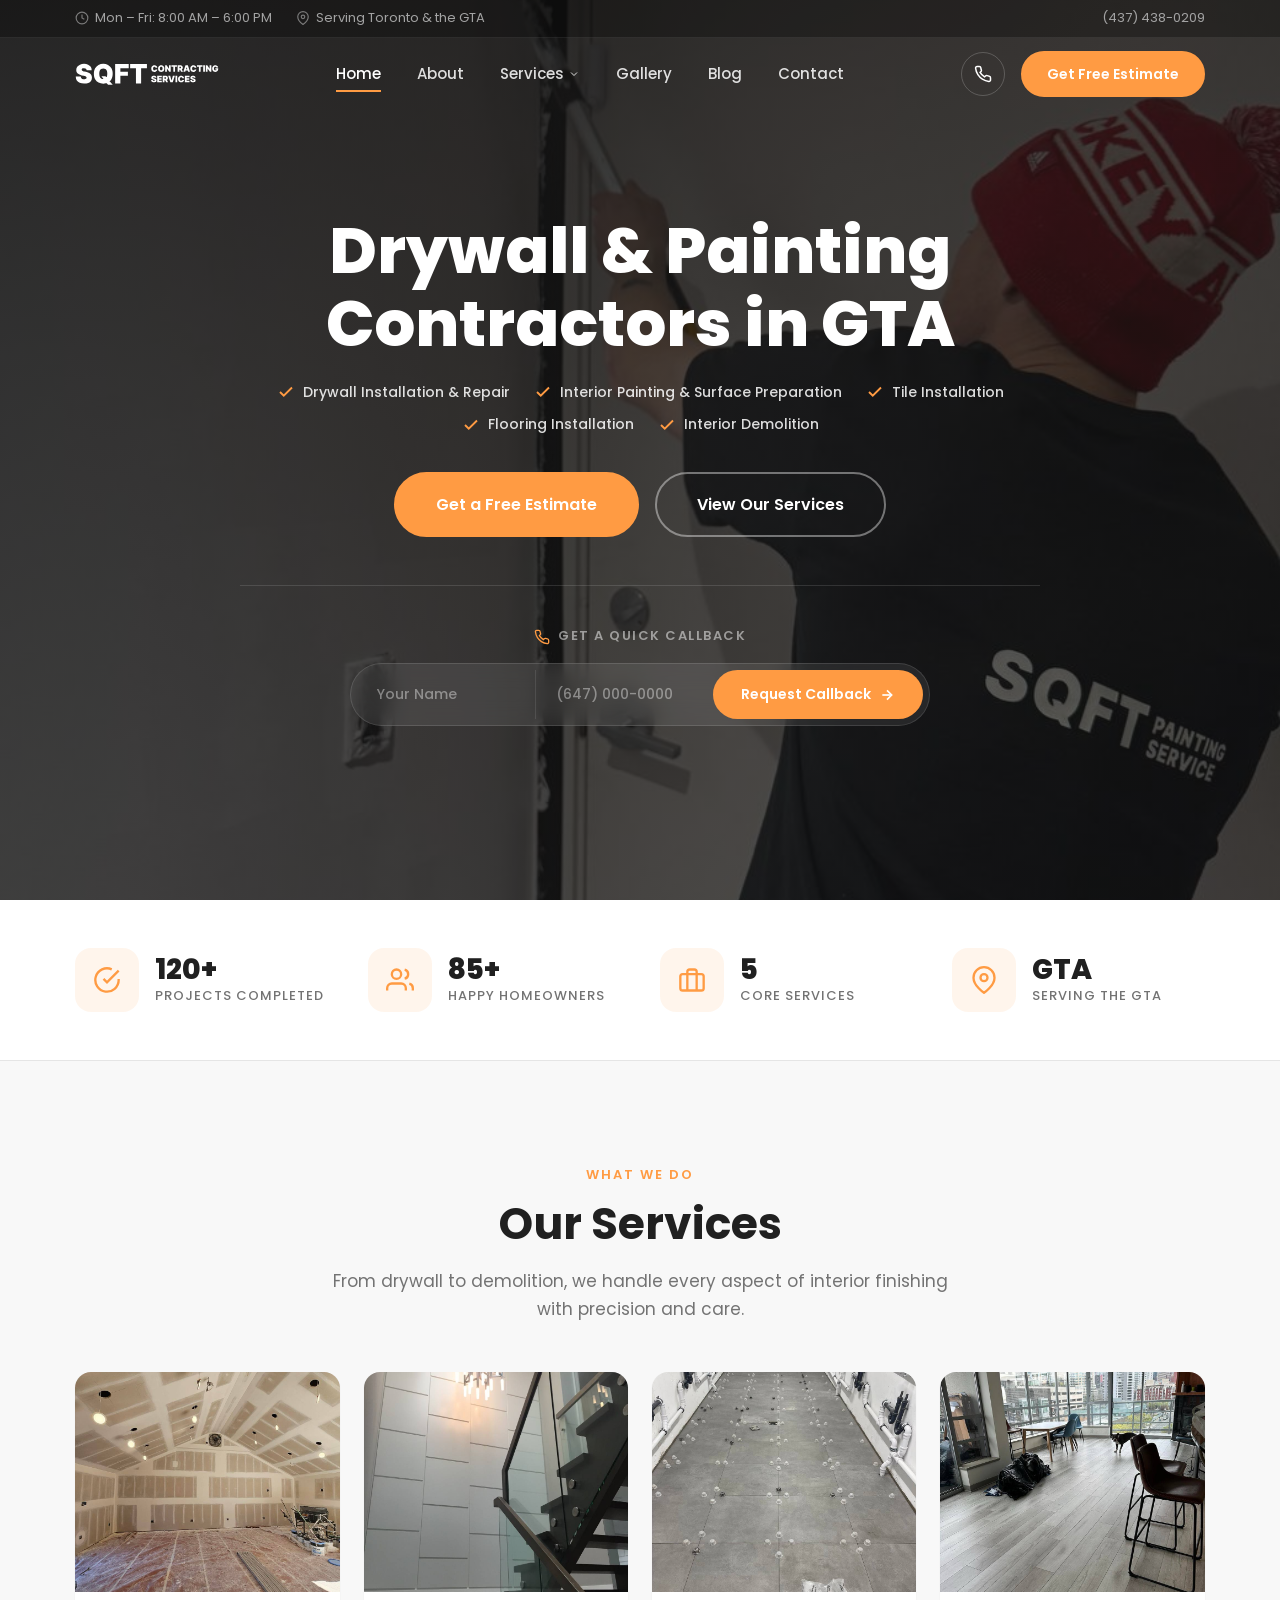
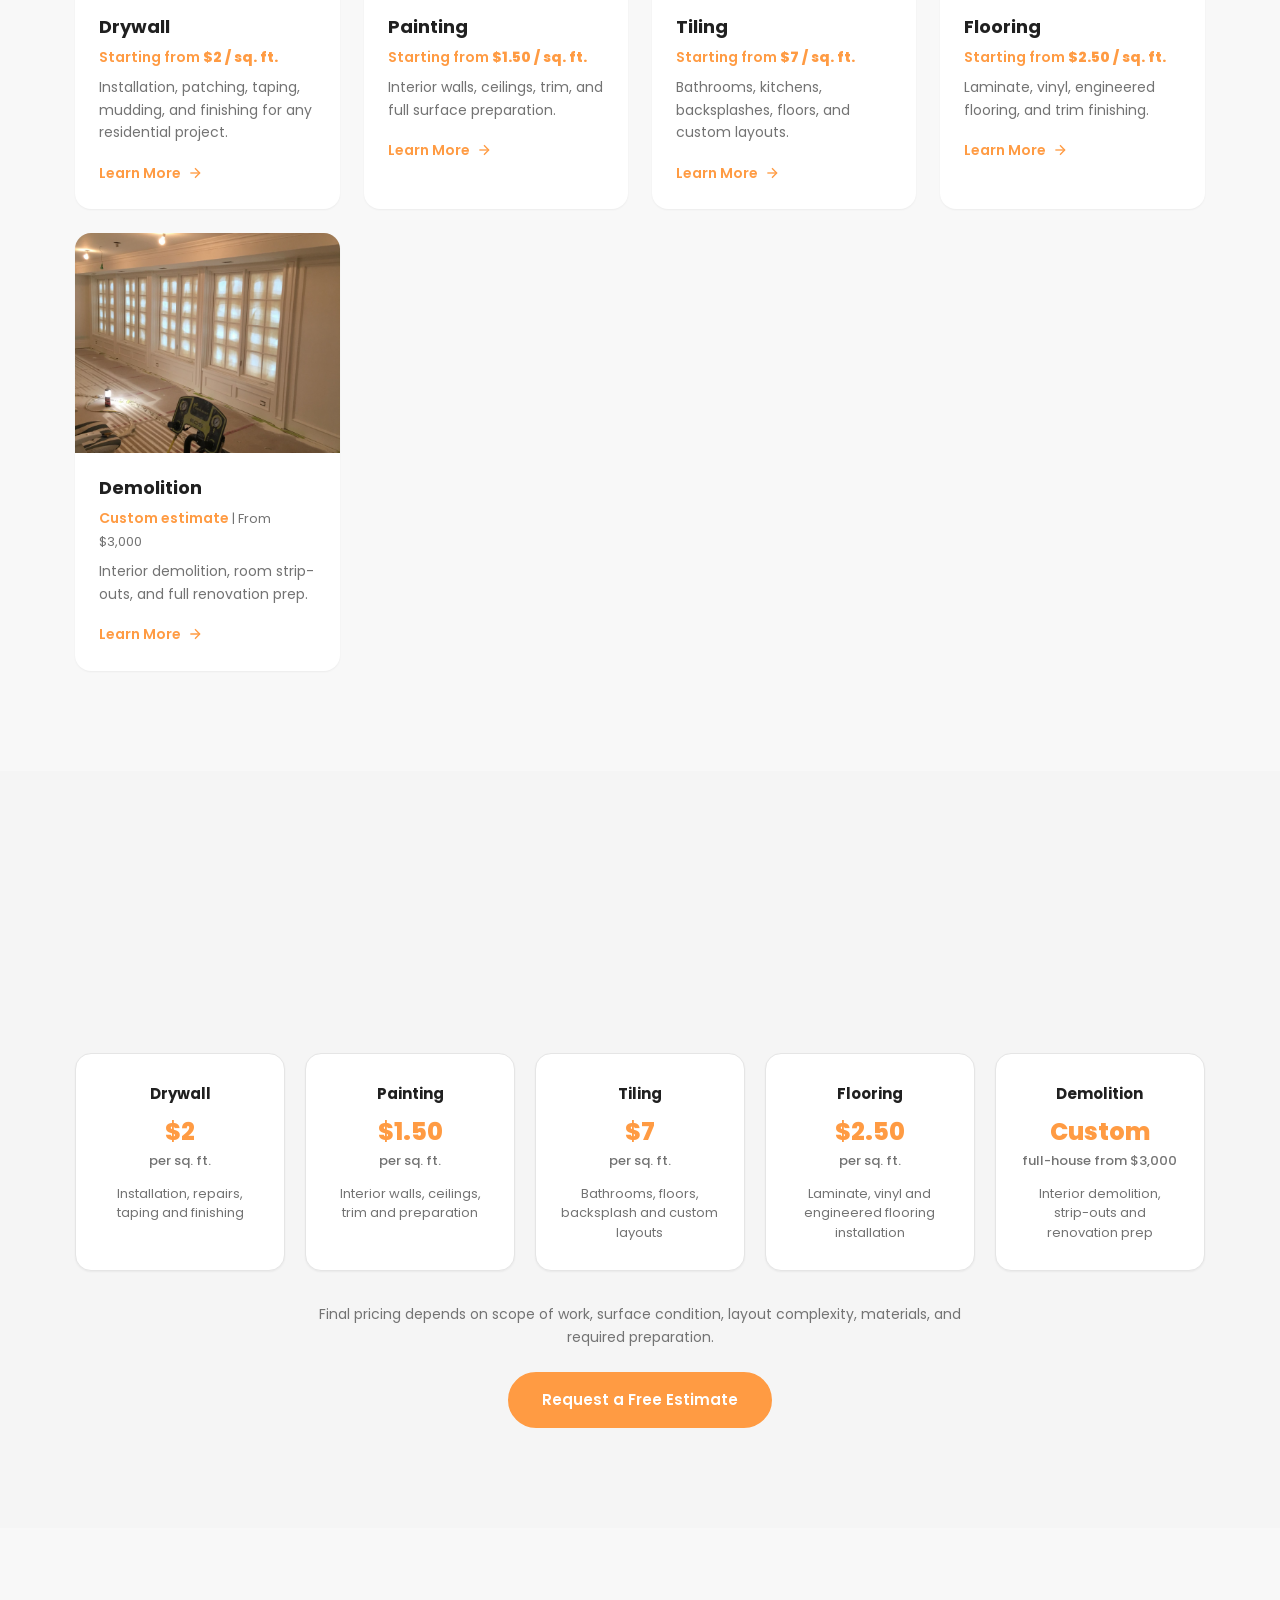
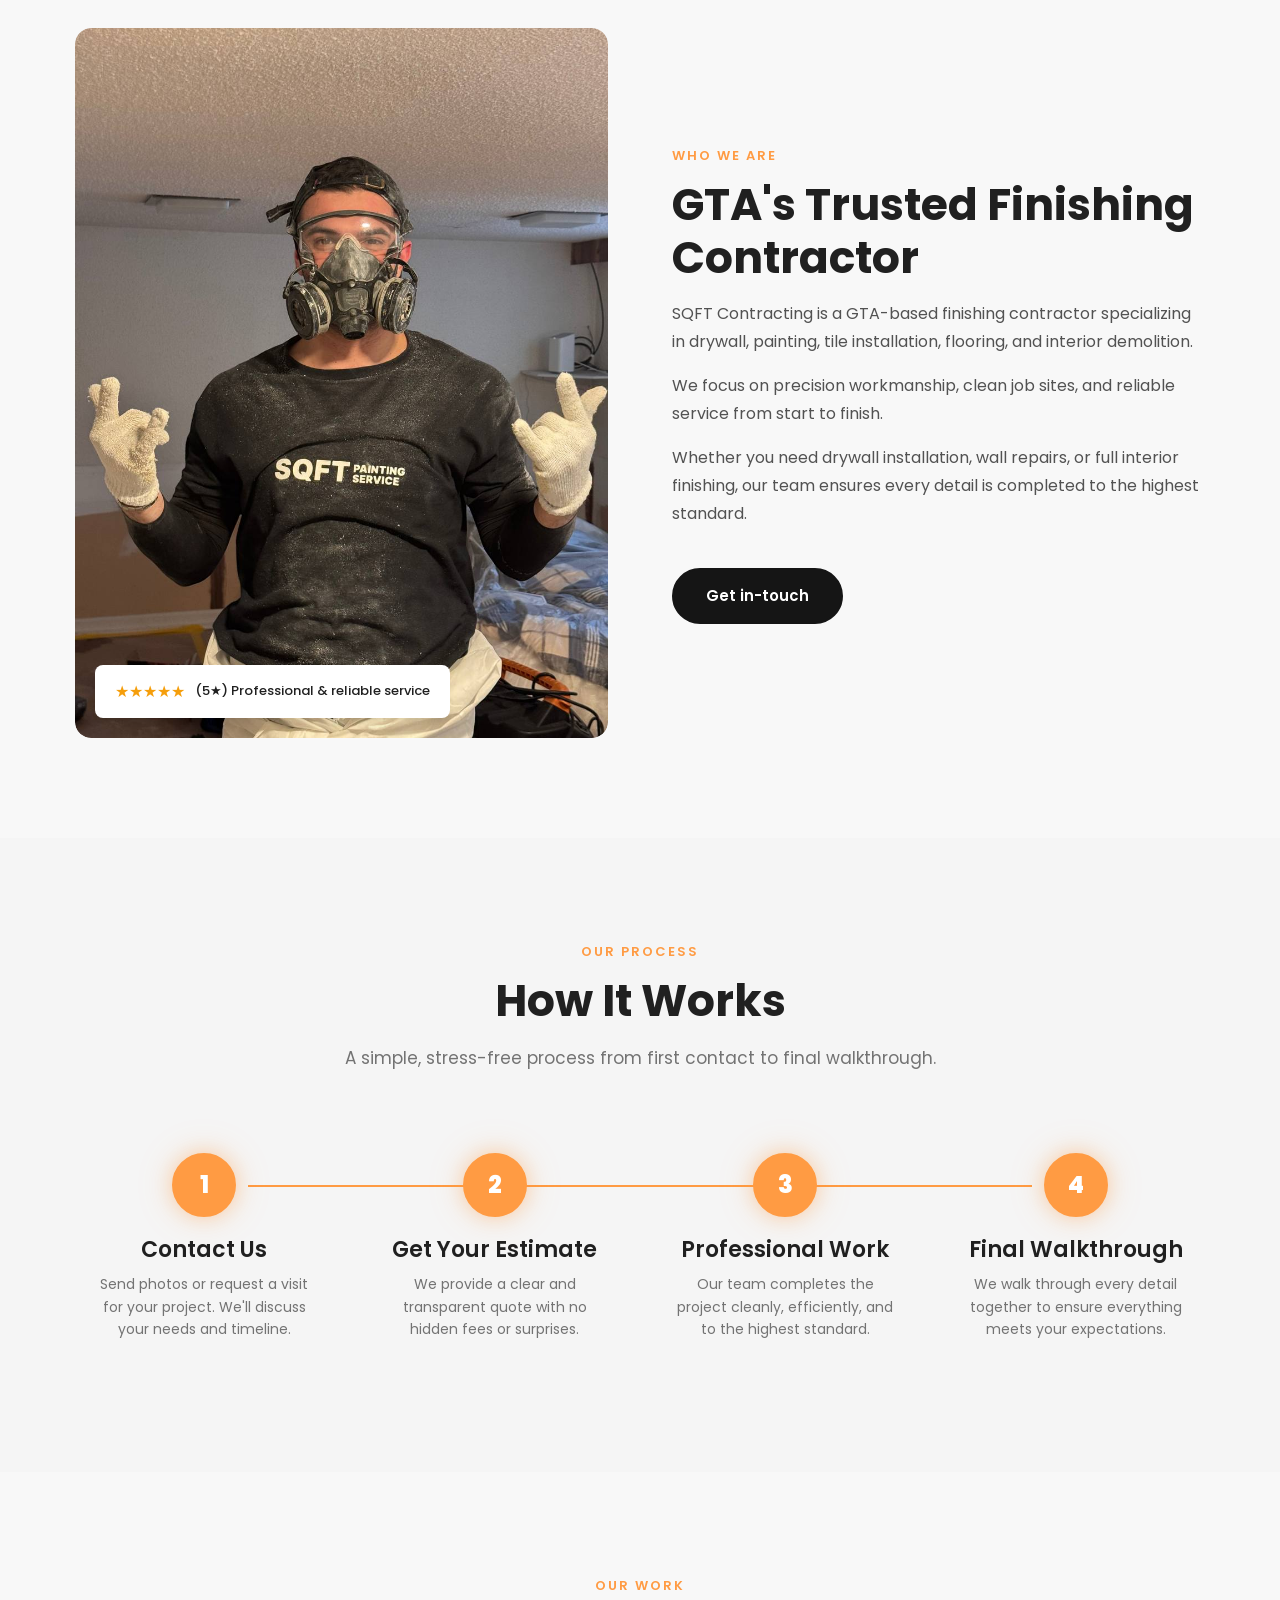
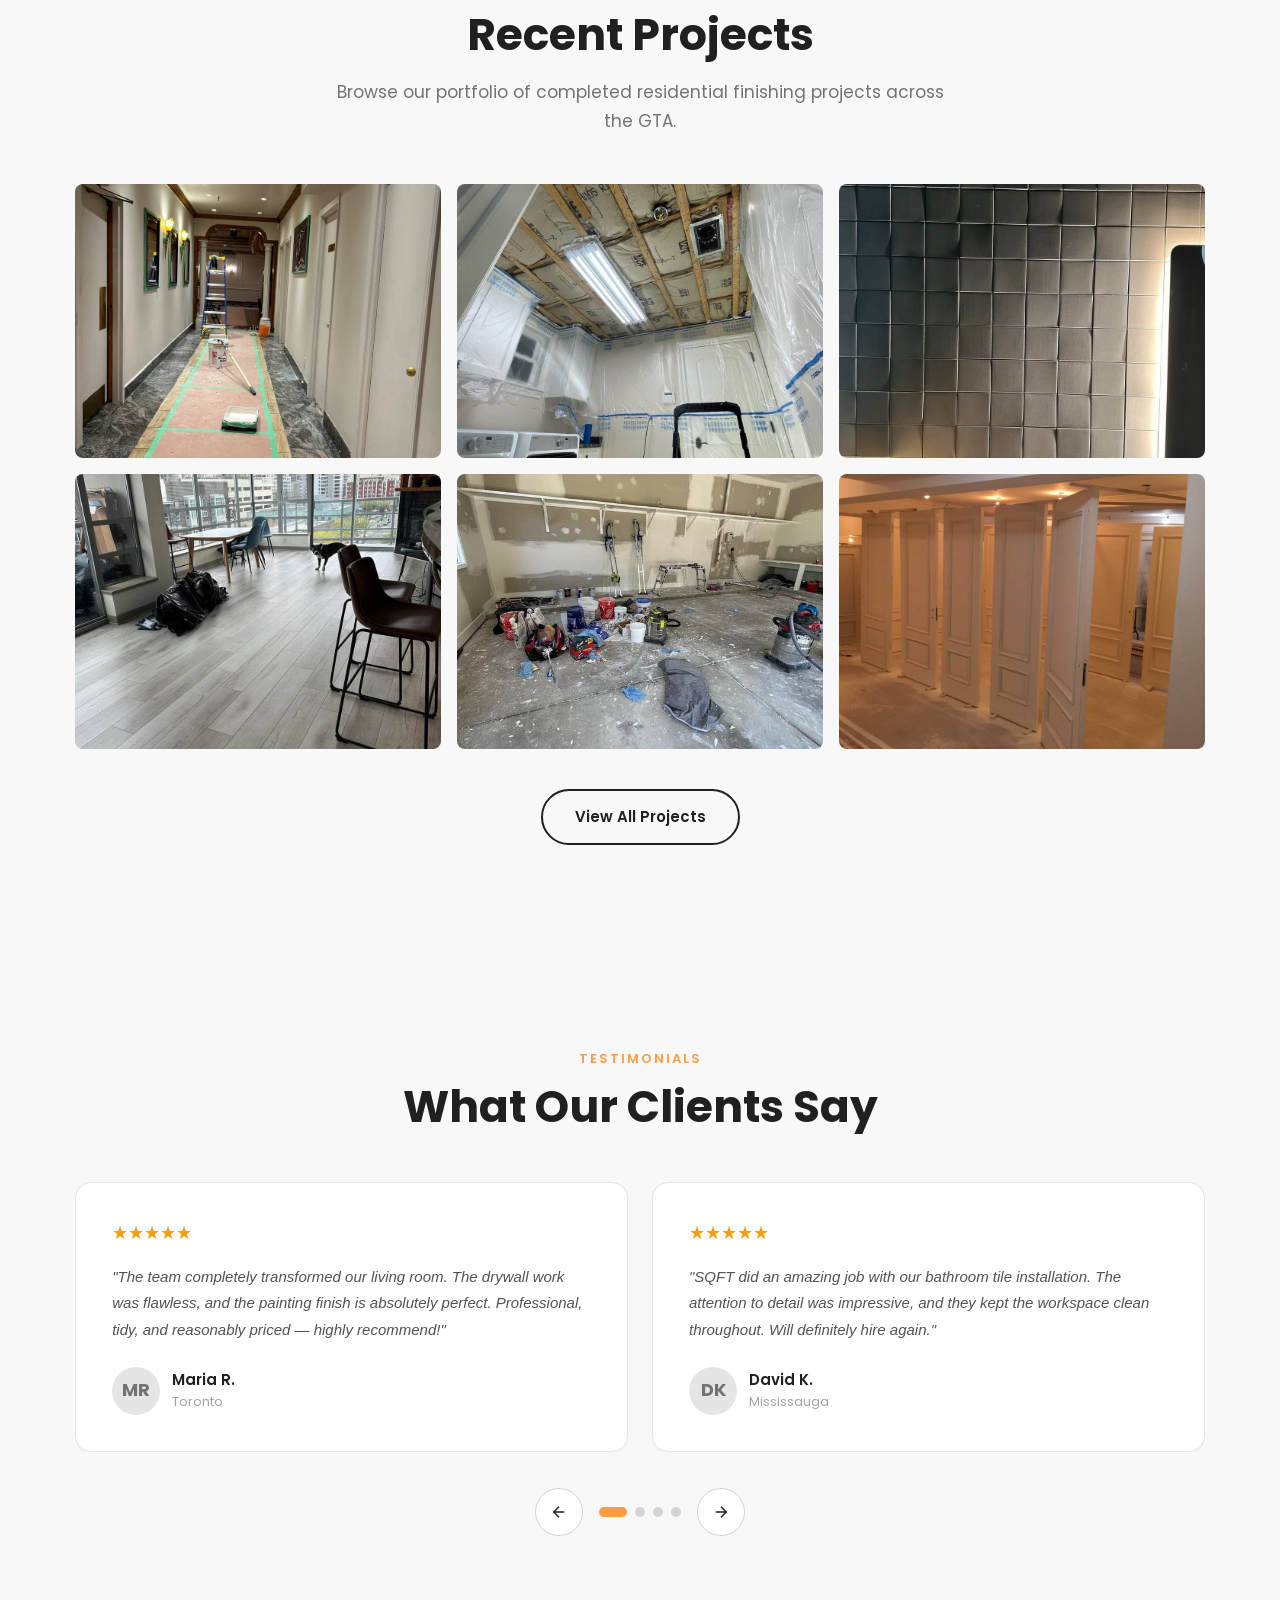
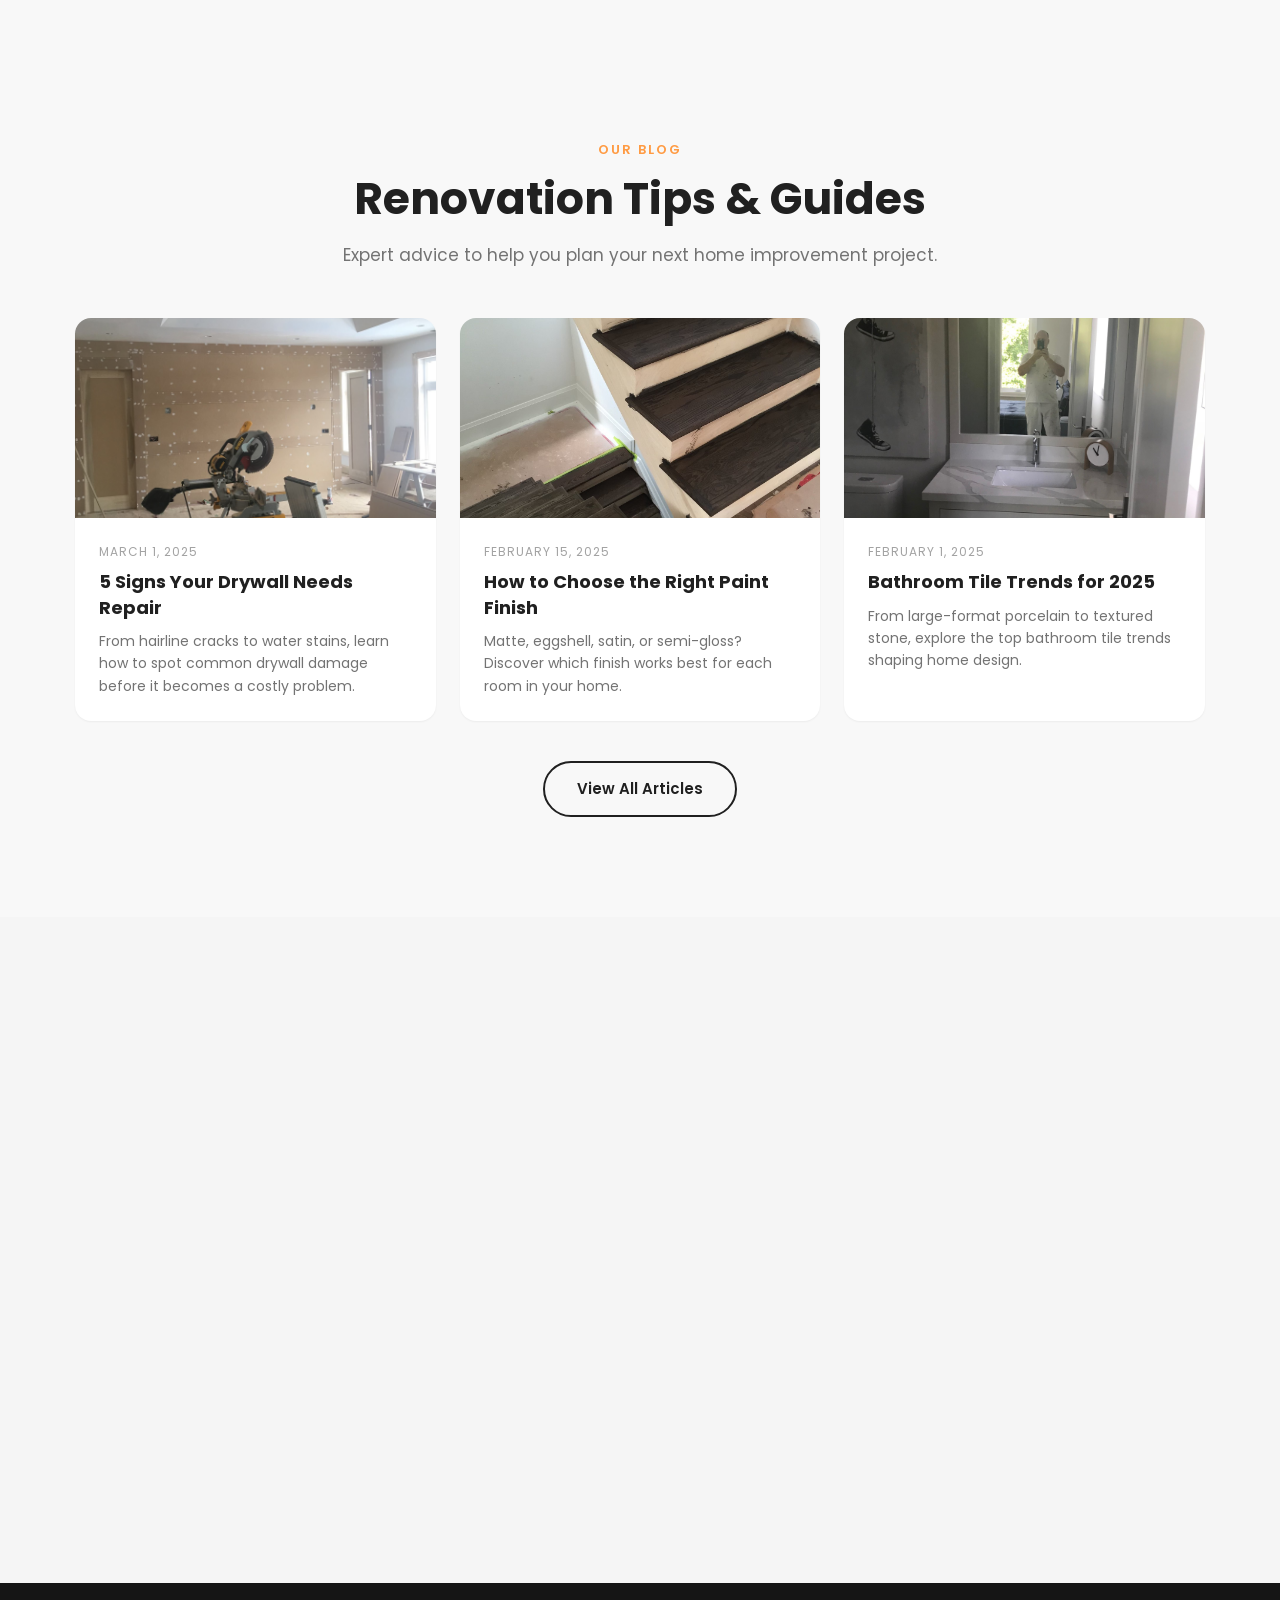
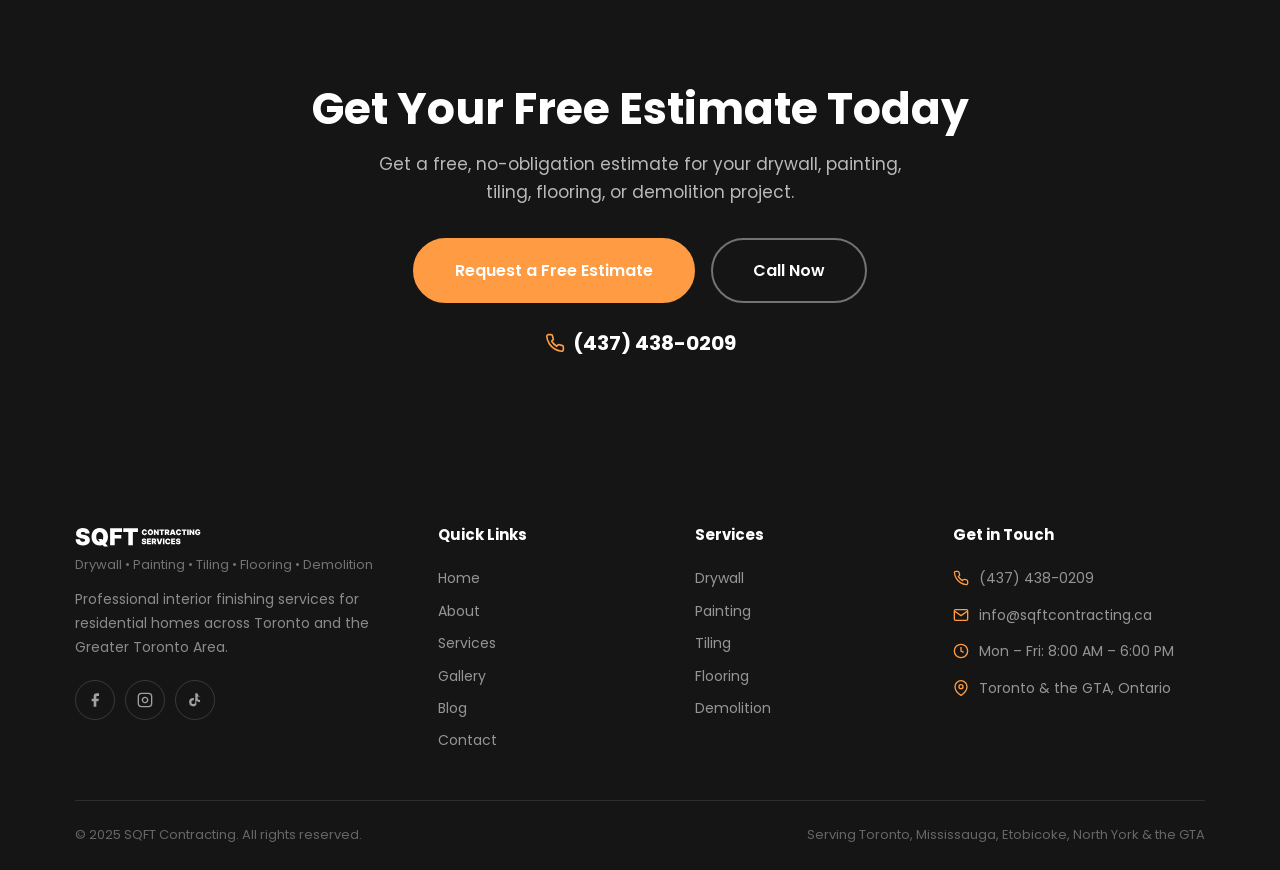
==== commit 64b7382b: "Center hero content, add inline quick contact form - Center H1, checklist, and CTA buttons in hero s" ====
--- a/index.html
+++ b/index.html
@@ -113,7 +113,7 @@
     <div class="hero-overlay"></div>
 
     <div class="container">
-        <div class="hero-content">
+        <div class="hero-content hero-centered">
             <h1 class="hero-title">Drywall &amp; Painting Contractors in GTA</h1>
 
             <ul class="hero-checklist">
@@ -143,6 +143,22 @@
                 <a href="contact.html" class="btn btn-primary btn-lg">Get a Free Estimate</a>
                 <a href="services.html" class="btn btn-outline-light btn-lg">View Our Services</a>
             </div>
+
+            <!-- Quick Contact Form -->
+            <div class="hero-form-wrapper">
+                <div class="hero-form-label">
+                    <svg viewBox="0 0 24 24" fill="none" stroke="currentColor" stroke-width="2" style="width:16px;height:16px;"><path d="M22 16.92v3a2 2 0 01-2.18 2 19.79 19.79 0 01-8.63-3.07 19.5 19.5 0 01-6-6 19.79 19.79 0 01-3.07-8.67A2 2 0 014.11 2h3a2 2 0 012 1.72c.127.96.362 1.903.7 2.81a2 2 0 01-.45 2.11L8.09 9.91a16 16 0 006 6l1.27-1.27a2 2 0 012.11-.45c.907.338 1.85.573 2.81.7A2 2 0 0122 16.92z"/></svg>
+                    Get a quick callback
+                </div>
+                <form class="hero-form" id="hero-quick-form">
+                    <input type="text" name="name" class="hero-form-input" placeholder="Your Name" required>
+                    <input type="tel" name="phone" class="hero-form-input" placeholder="(647) 000-0000" required>
+                    <button type="submit" class="hero-form-btn">
+                        Request Callback
+                        <svg viewBox="0 0 24 24" fill="none" stroke="currentColor" stroke-width="2.5" style="width:16px;height:16px;"><path d="M5 12h14"/><path d="M12 5l7 7-7 7"/></svg>
+                    </button>
+                </form>
+            </div>
         </div>
     </div>
 </section>
--- a/css/style.css
+++ b/css/style.css
@@ -493,6 +493,12 @@
     padding: 120px 0 80px;
 }
 
+.hero-centered {
+    max-width: 800px;
+    margin: 0 auto;
+    text-align: center;
+}
+
 .hero-badge {
     display: inline-flex;
     align-items: center;
@@ -529,6 +535,10 @@
     margin-bottom: 36px;
 }
 
+.hero-centered .hero-checklist {
+    justify-content: center;
+}
+
 .hero-checklist li {
     display: flex;
     align-items: center;
@@ -549,6 +559,90 @@
     display: flex;
     flex-wrap: wrap;
     gap: 16px;
+}
+
+.hero-centered .hero-cta {
+    justify-content: center;
+}
+
+/* Hero Quick Contact Form */
+.hero-form-wrapper {
+    margin-top: 48px;
+    padding-top: 40px;
+    border-top: 1px solid rgba(255,255,255,0.12);
+}
+
+.hero-form-label {
+    display: inline-flex;
+    align-items: center;
+    gap: 8px;
+    font-size: 13px;
+    font-weight: 600;
+    color: rgba(255,255,255,0.5);
+    text-transform: uppercase;
+    letter-spacing: 1.5px;
+    margin-bottom: 16px;
+}
+
+.hero-form-label svg {
+    color: var(--color-accent);
+}
+
+.hero-form {
+    display: flex;
+    gap: 0;
+    max-width: 580px;
+    margin: 0 auto;
+    background-color: rgba(255,255,255,0.08);
+    border: 1px solid rgba(255,255,255,0.12);
+    border-radius: var(--radius-full);
+    padding: 6px;
+    backdrop-filter: blur(12px);
+    -webkit-backdrop-filter: blur(12px);
+}
+
+.hero-form-input {
+    flex: 1;
+    min-width: 0;
+    padding: 14px 20px;
+    font-family: var(--font-primary);
+    font-size: 14px;
+    font-weight: 500;
+    color: var(--color-white);
+    background: transparent;
+    border: none;
+    outline: none;
+}
+
+.hero-form-input::placeholder {
+    color: rgba(255,255,255,0.4);
+}
+
+.hero-form-input:first-child {
+    border-right: 1px solid rgba(255,255,255,0.1);
+}
+
+.hero-form-btn {
+    display: inline-flex;
+    align-items: center;
+    gap: 8px;
+    padding: 14px 28px;
+    font-family: var(--font-primary);
+    font-size: 14px;
+    font-weight: 600;
+    color: var(--color-white);
+    background-color: var(--color-accent);
+    border: none;
+    border-radius: var(--radius-full);
+    cursor: pointer;
+    white-space: nowrap;
+    transition: var(--transition);
+}
+
+.hero-form-btn:hover {
+    background-color: var(--color-accent-hover);
+    transform: translateY(-1px);
+    box-shadow: 0 8px 24px rgba(255,155,67,0.35);
 }
 
 /* ============================================
@@ -2370,9 +2464,13 @@
     /* Hero */
     .hero { min-height: 90vh; }
     .hero-content { padding: 100px 0 60px; }
+    .hero-centered { text-align: left; }
+    .hero-centered .hero-checklist { justify-content: flex-start; }
+    .hero-centered .hero-cta { justify-content: flex-start; }
     .hero-checklist { gap: 8px 16px; }
     .hero-cta { flex-direction: column; }
     .hero-cta .btn { width: 100%; }
+    .hero-form-wrapper { display: none; }
 
     /* Trust */
     .trust-grid {
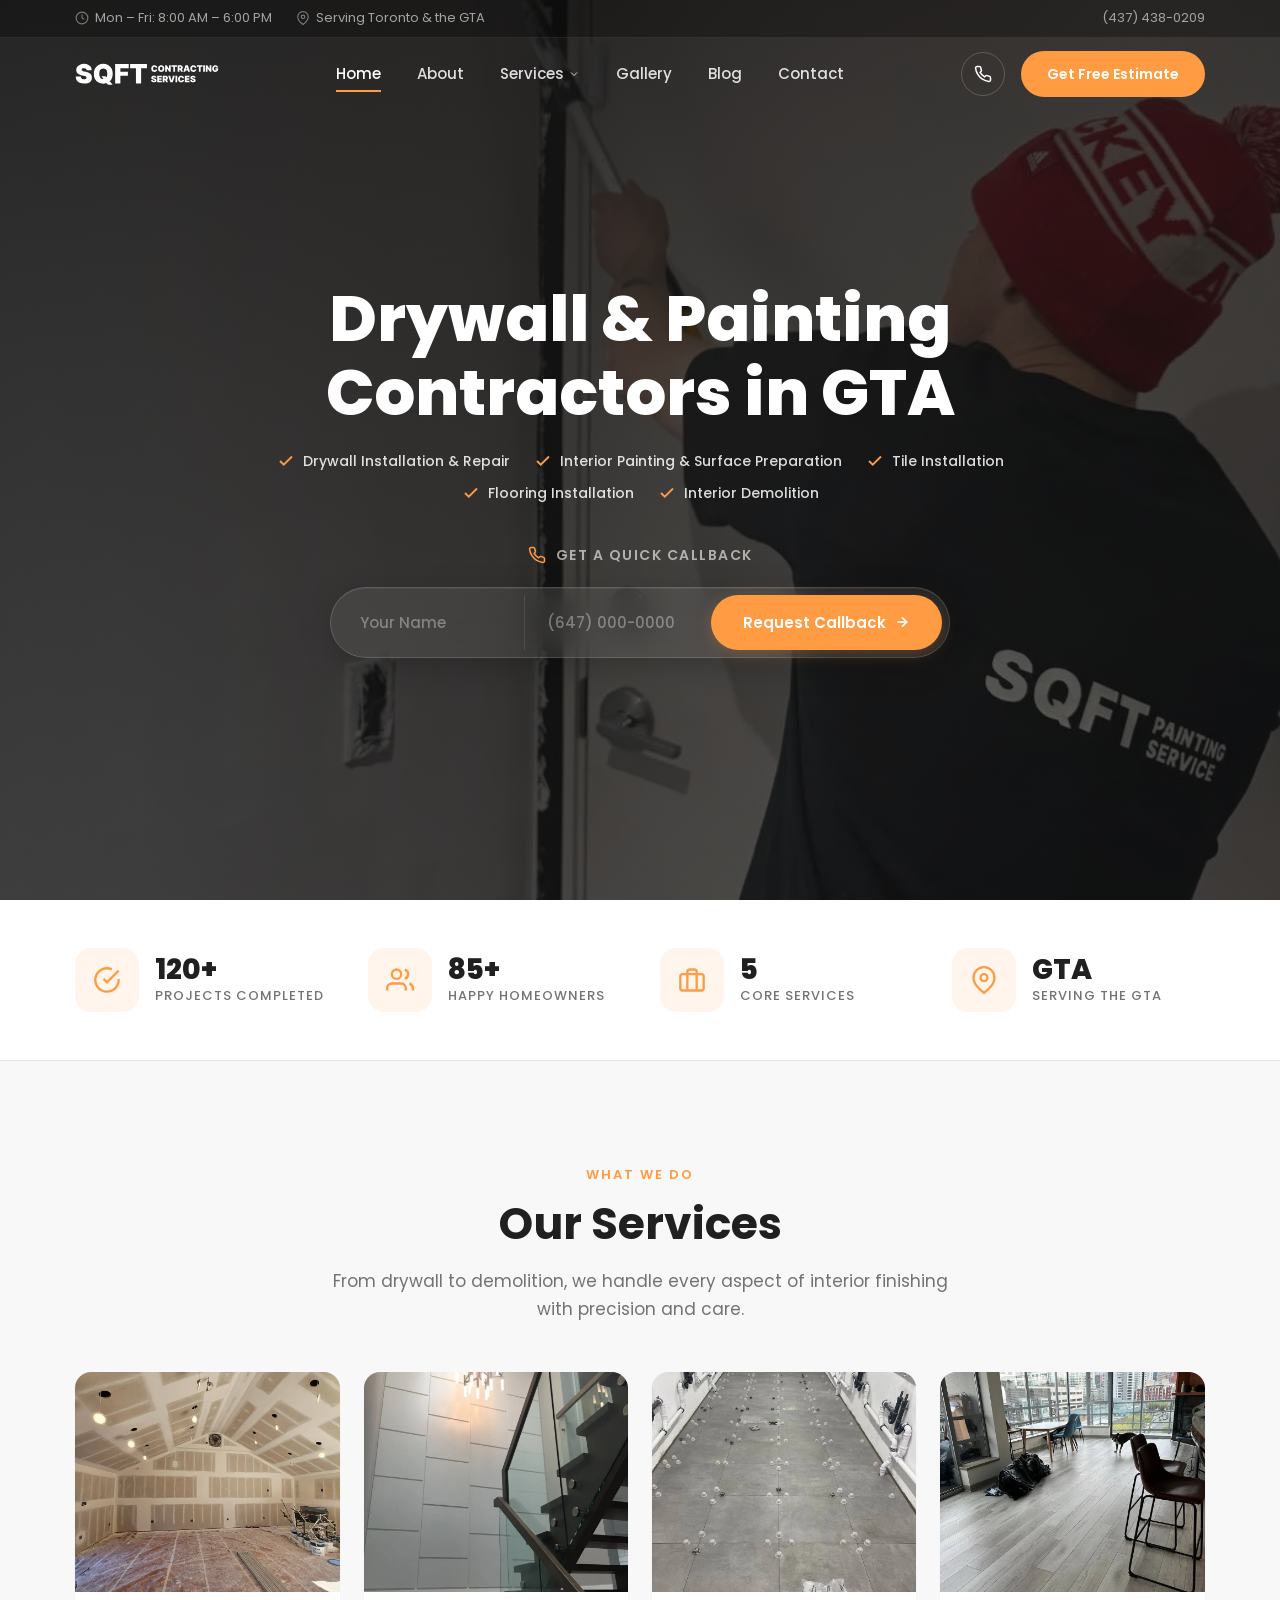
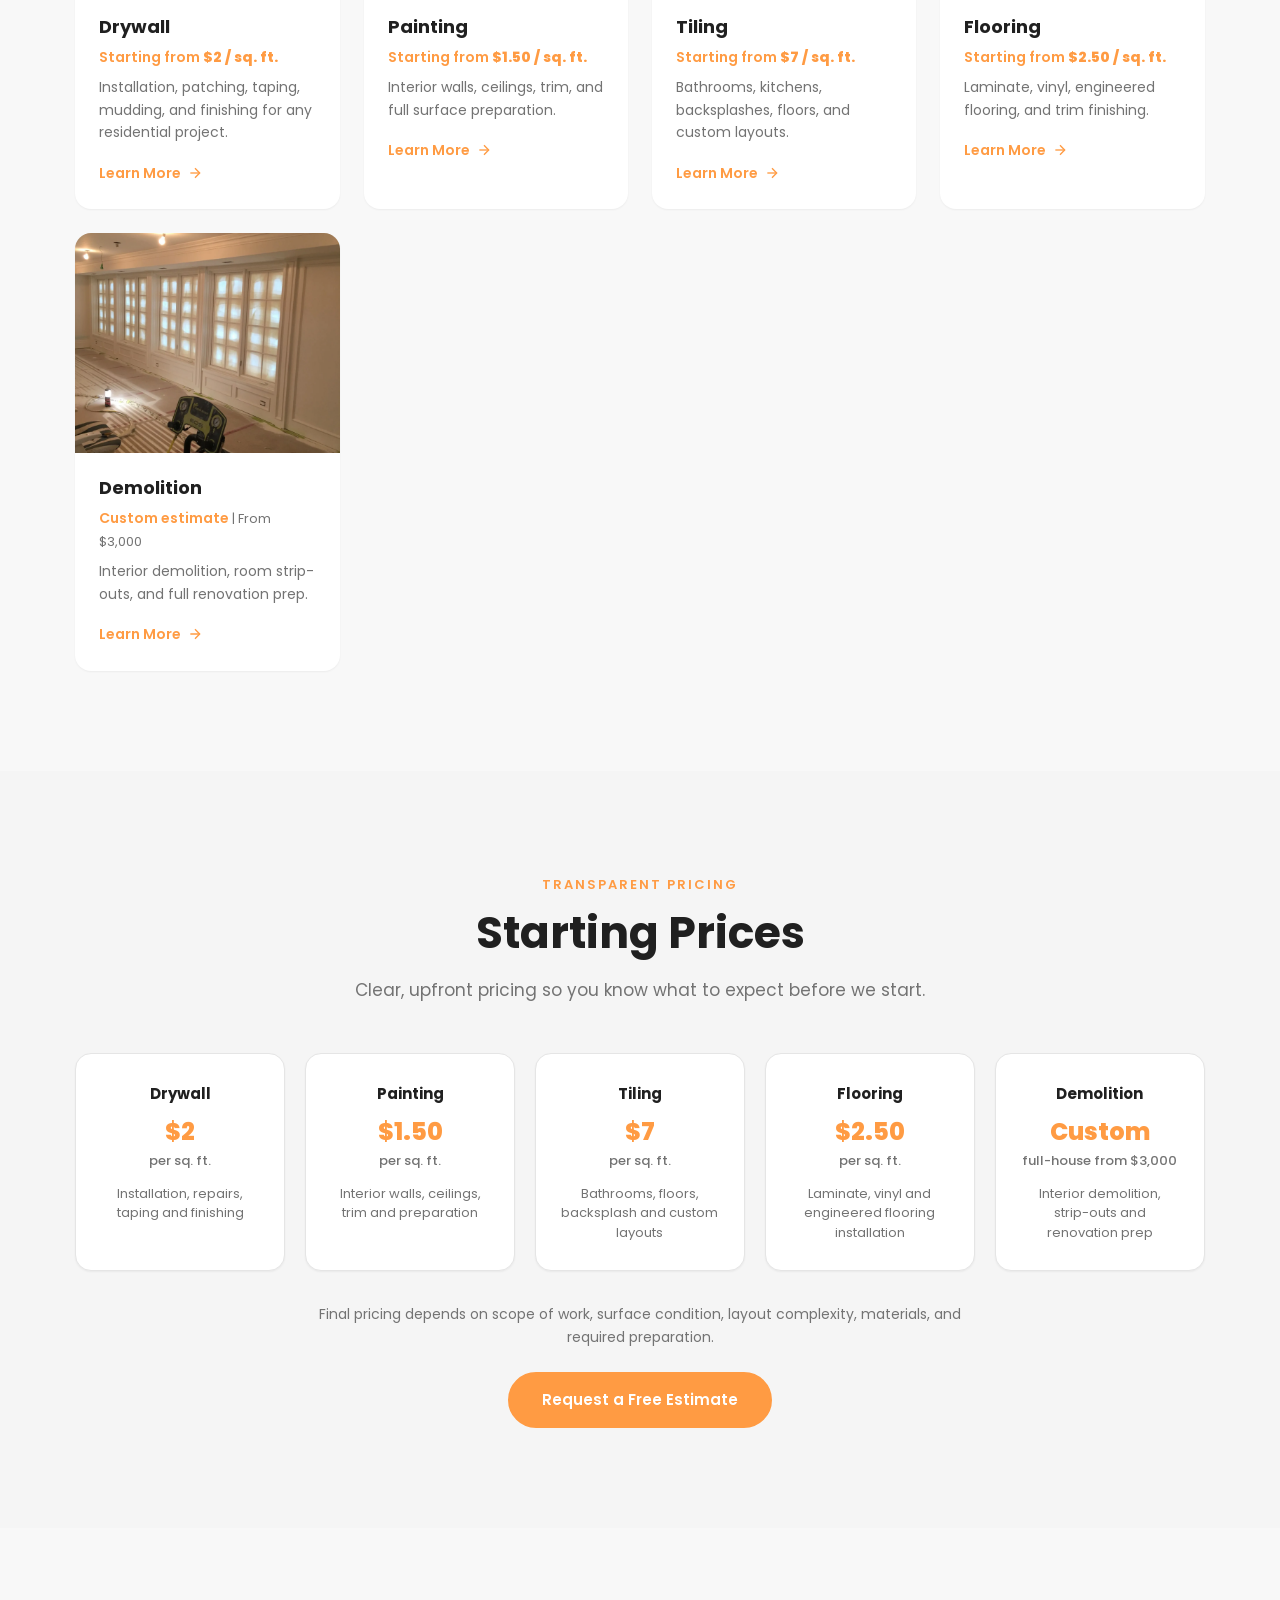
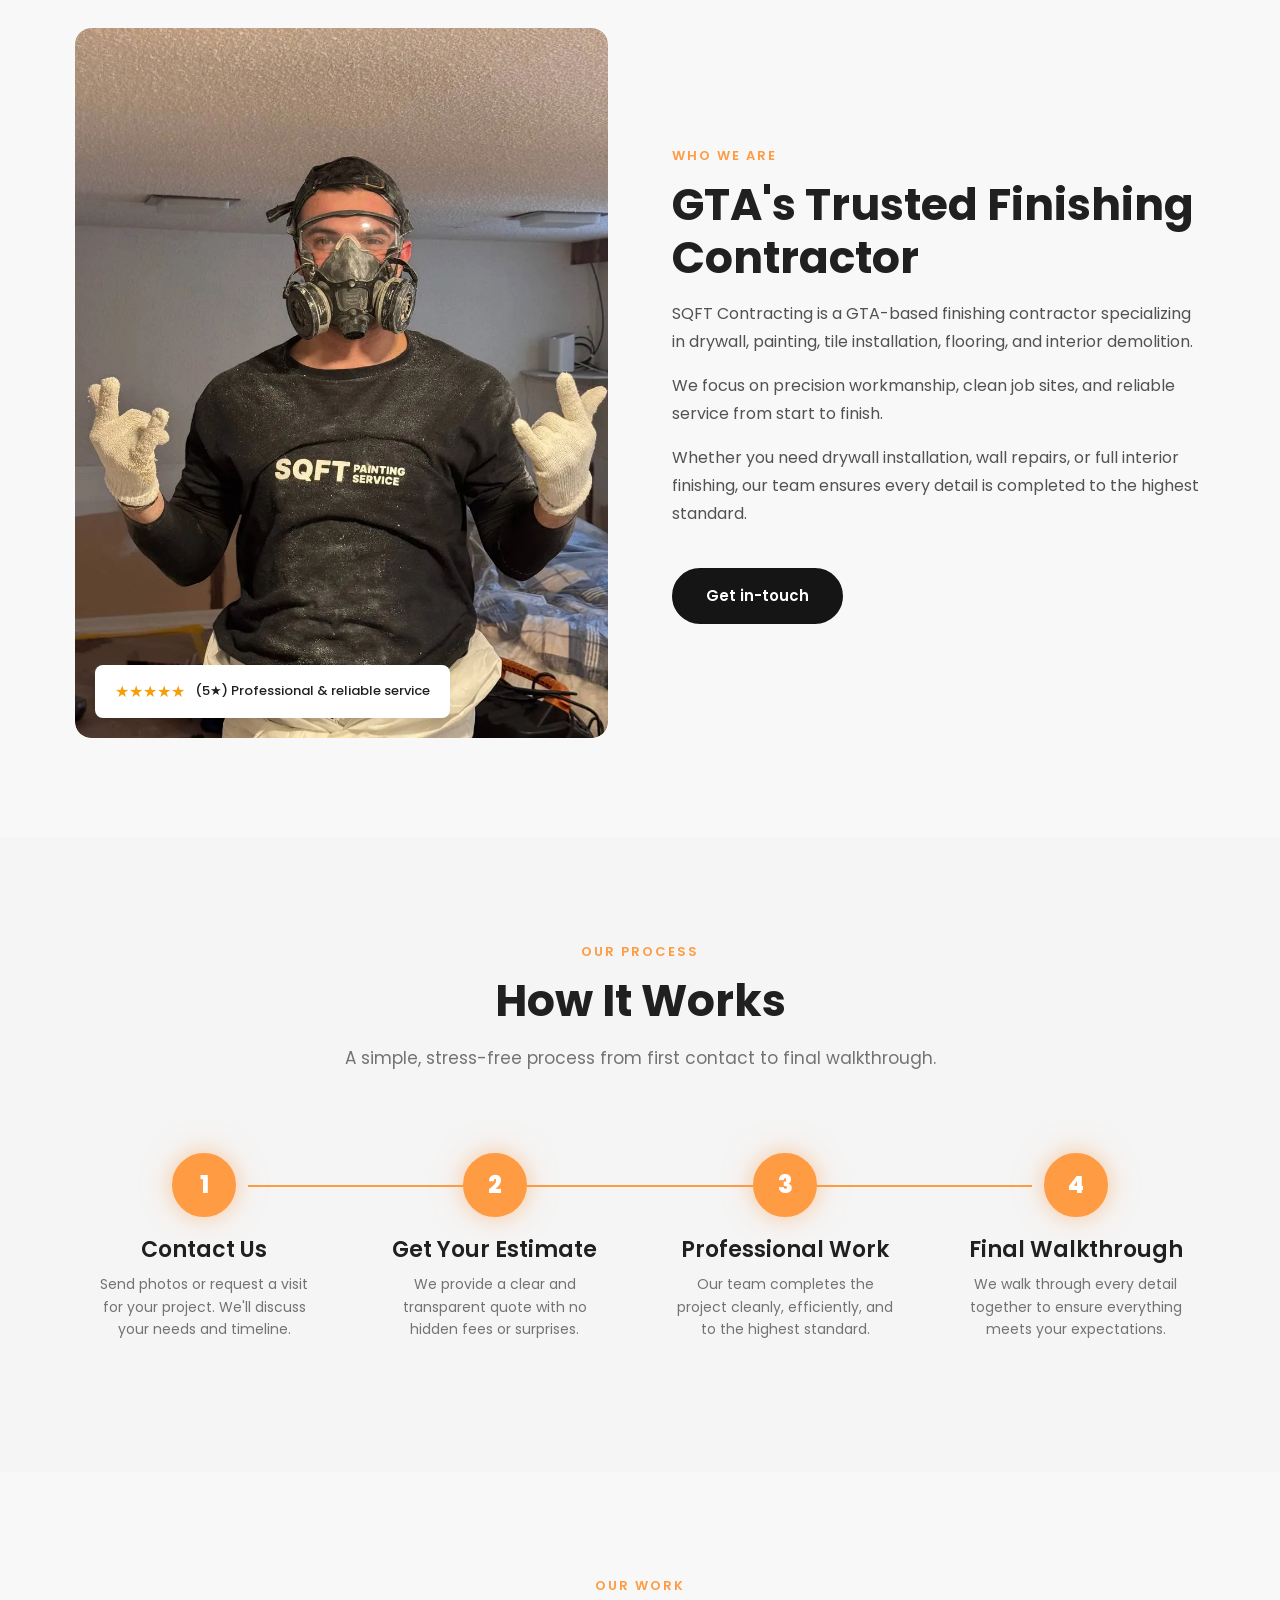
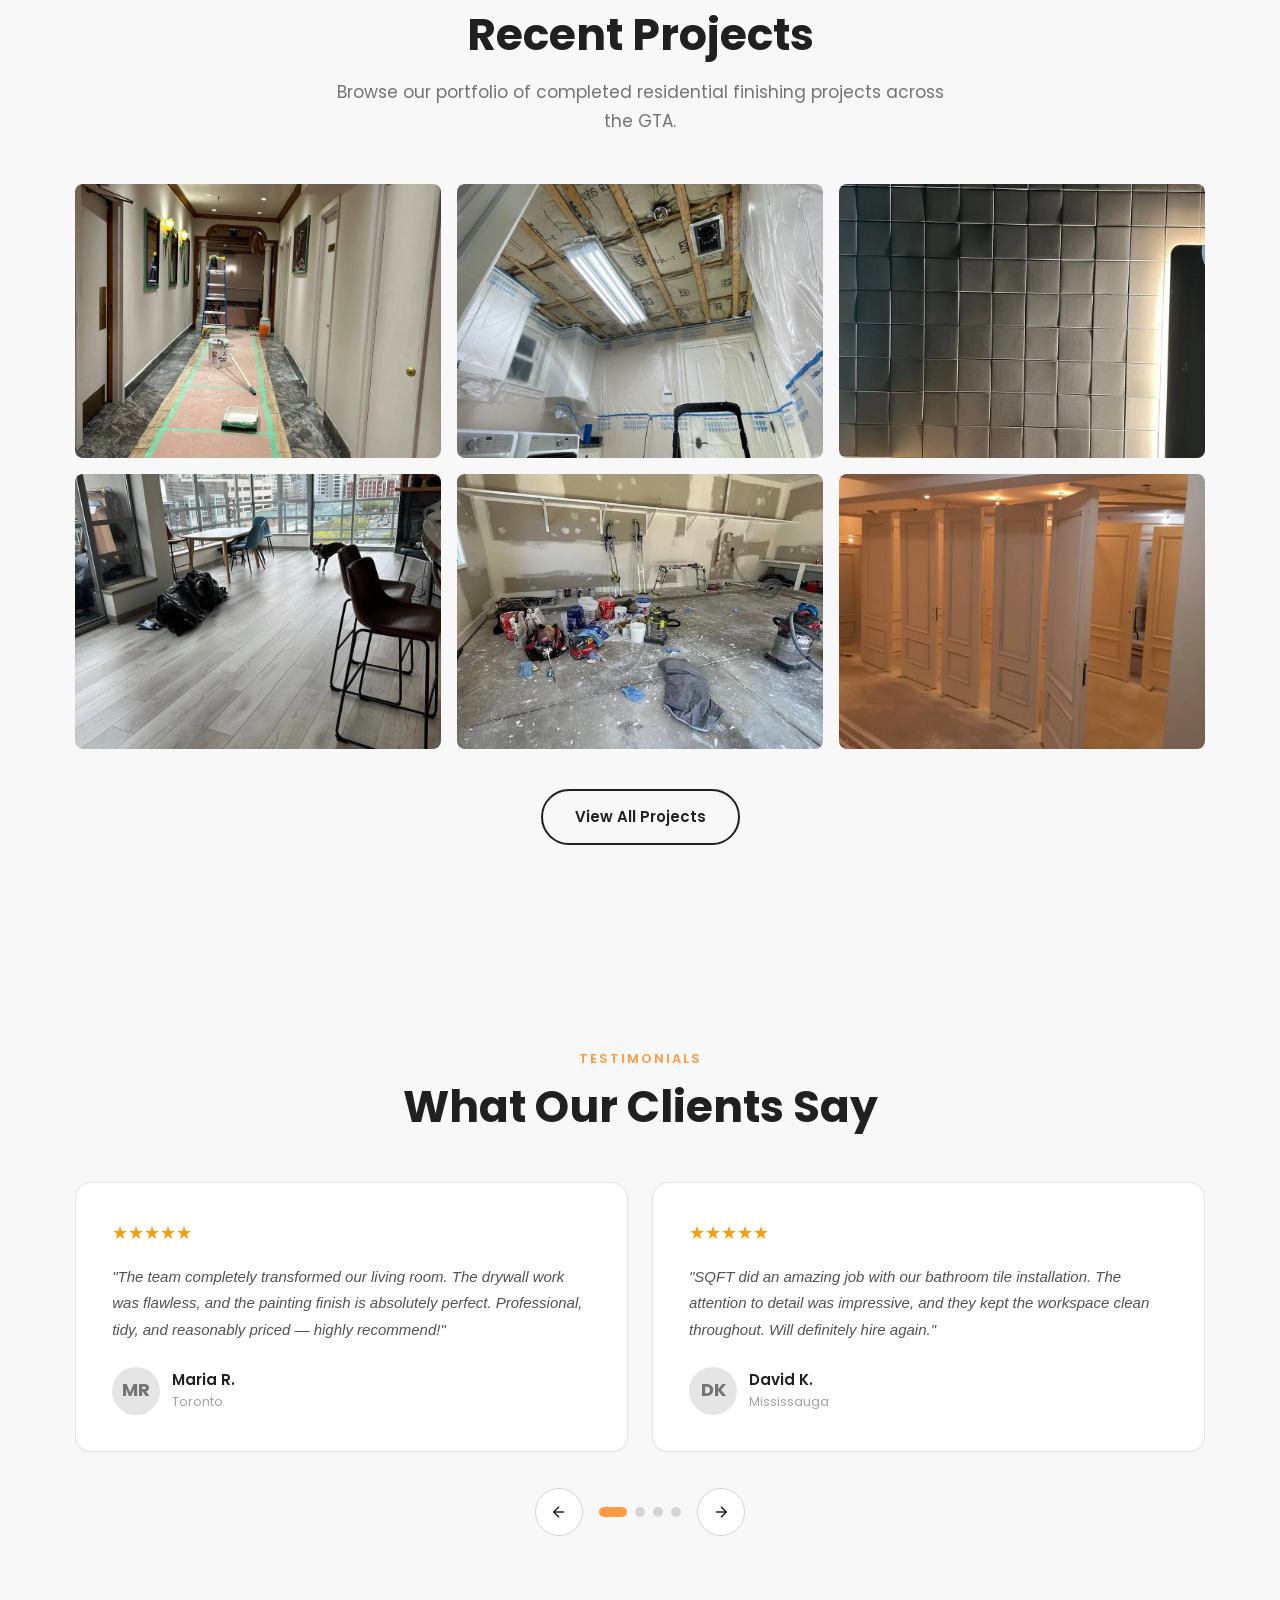
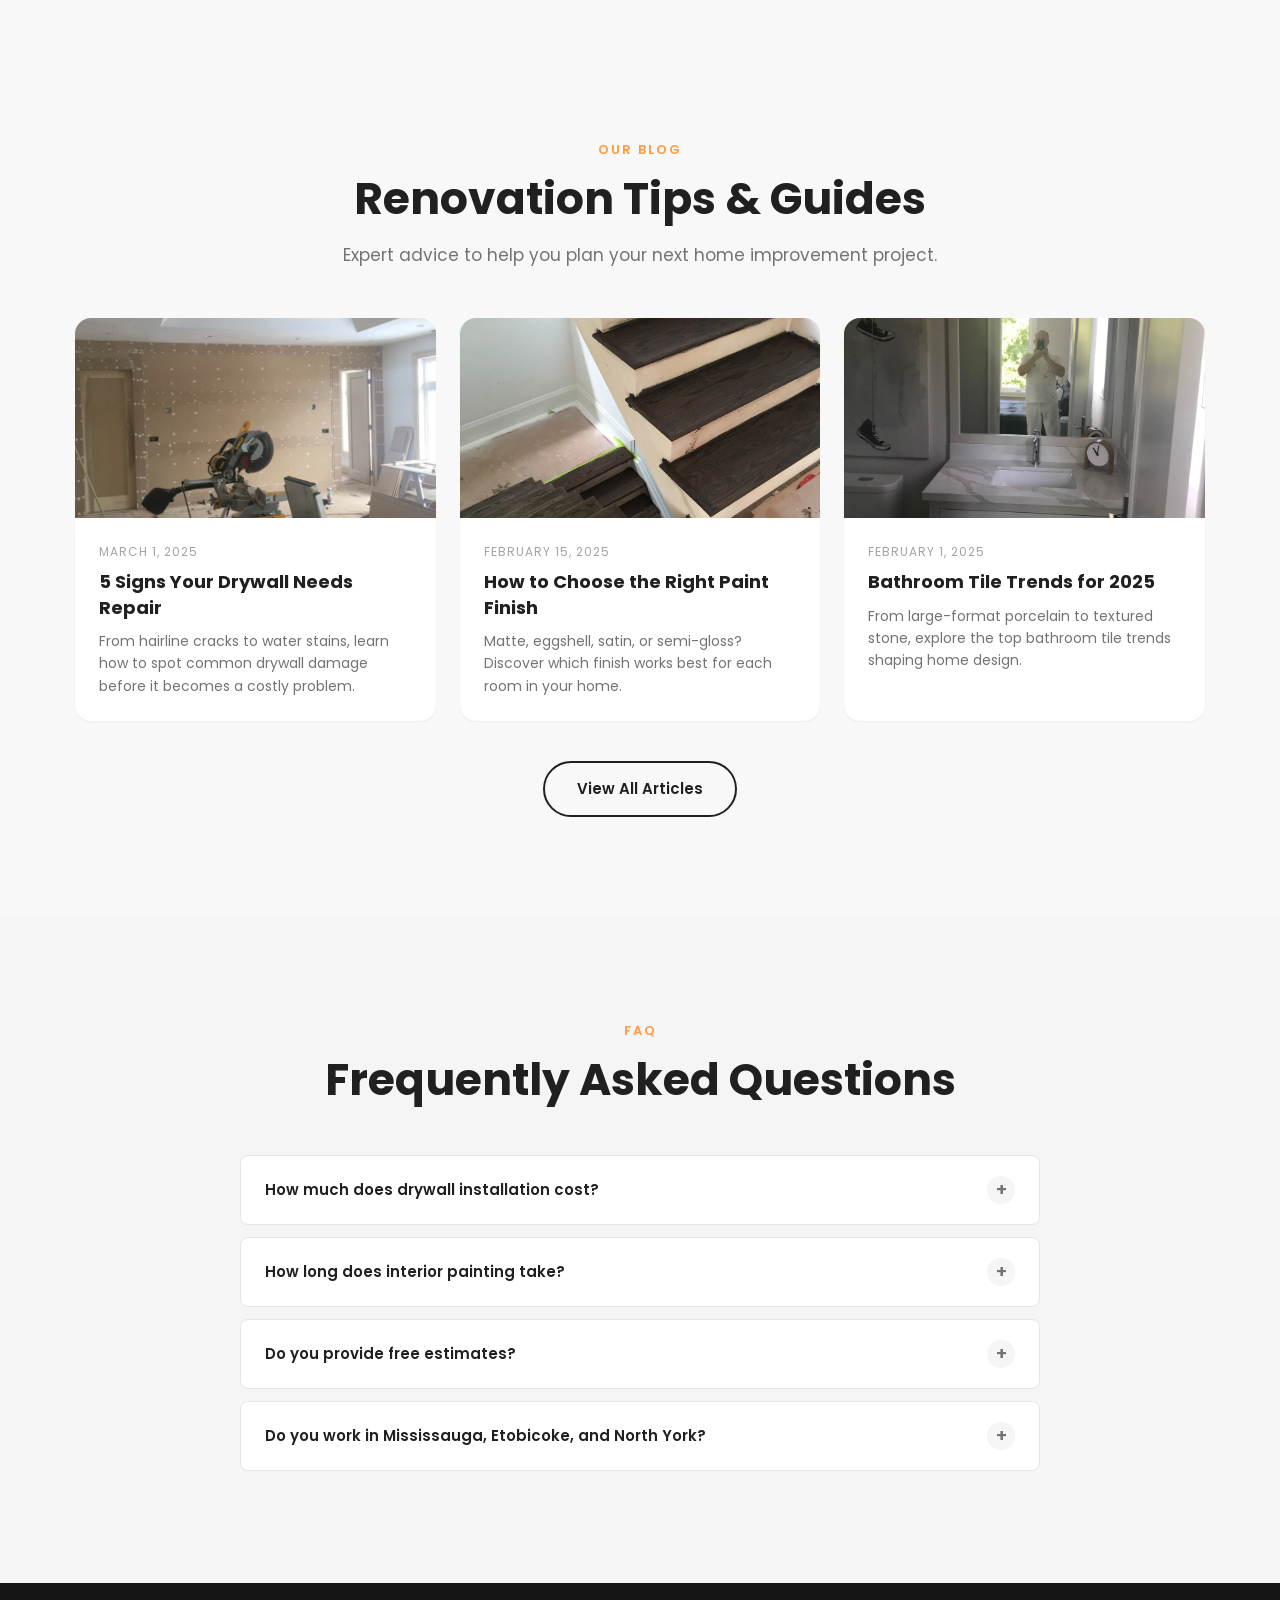
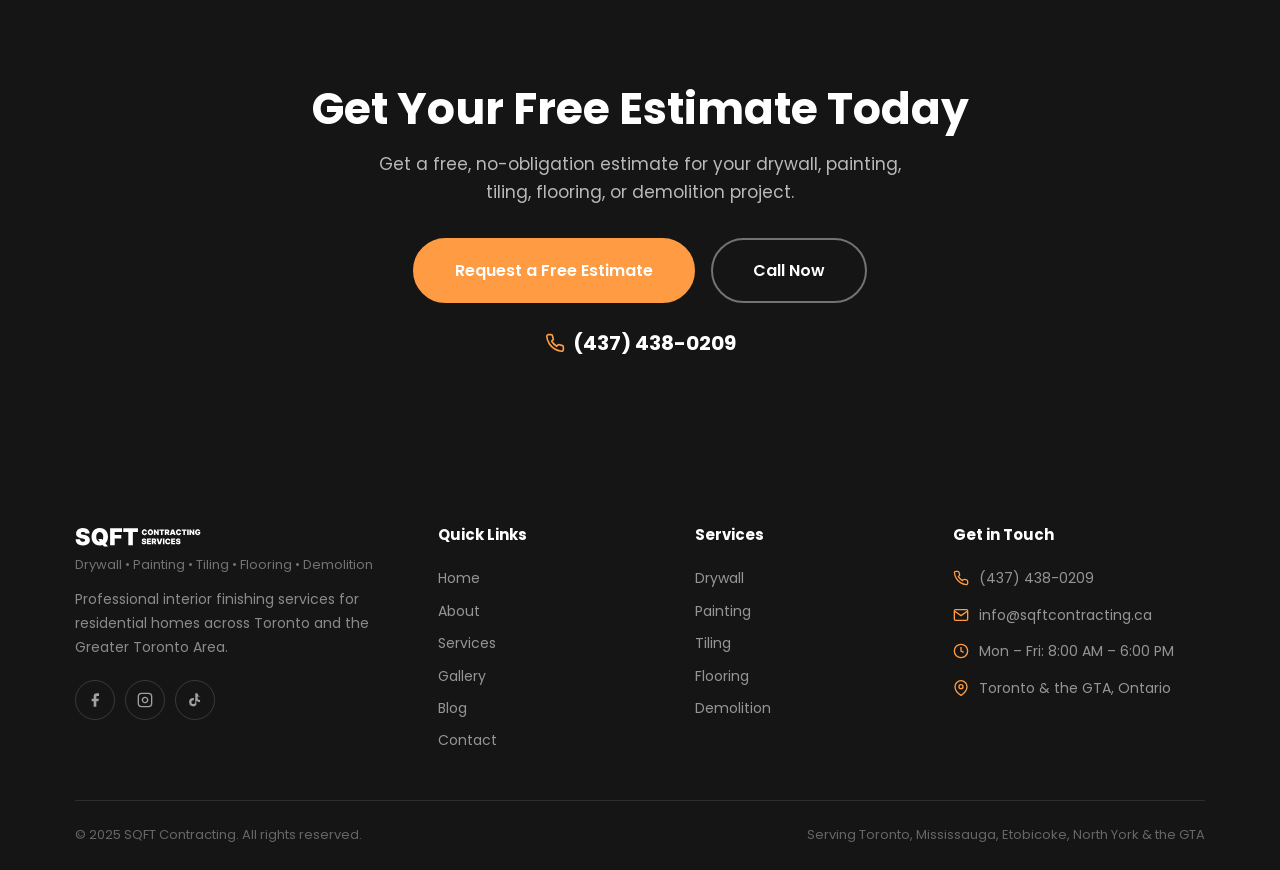
==== commit a1ab9f46: "Add service pages, convert images to WebP, connect hero form to Telegram - Create services/ folder w" ====
--- a/index.html
+++ b/index.html
@@ -108,7 +108,7 @@
      ════════════════════════════════════════════ -->
 <section class="hero">
     <div class="hero-bg">
-        <img src="IMG/Painter works.jpg" alt="SQFT Contracting professional at work" loading="eager">
+        <img src="IMG/Painter works.webp" alt="SQFT Contracting professional at work" loading="eager">
     </div>
     <div class="hero-overlay"></div>
 
@@ -139,15 +139,10 @@
                 </li>
             </ul>
 
-            <div class="hero-cta">
-                <a href="contact.html" class="btn btn-primary btn-lg">Get a Free Estimate</a>
-                <a href="services.html" class="btn btn-outline-light btn-lg">View Our Services</a>
-            </div>
-
-            <!-- Quick Contact Form -->
+            <!-- Quick Callback Form -->
             <div class="hero-form-wrapper">
                 <div class="hero-form-label">
-                    <svg viewBox="0 0 24 24" fill="none" stroke="currentColor" stroke-width="2" style="width:16px;height:16px;"><path d="M22 16.92v3a2 2 0 01-2.18 2 19.79 19.79 0 01-8.63-3.07 19.5 19.5 0 01-6-6 19.79 19.79 0 01-3.07-8.67A2 2 0 014.11 2h3a2 2 0 012 1.72c.127.96.362 1.903.7 2.81a2 2 0 01-.45 2.11L8.09 9.91a16 16 0 006 6l1.27-1.27a2 2 0 012.11-.45c.907.338 1.85.573 2.81.7A2 2 0 0122 16.92z"/></svg>
+                    <svg viewBox="0 0 24 24" fill="none" stroke="currentColor" stroke-width="2" style="width:18px;height:18px;"><path d="M22 16.92v3a2 2 0 01-2.18 2 19.79 19.79 0 01-8.63-3.07 19.5 19.5 0 01-6-6 19.79 19.79 0 01-3.07-8.67A2 2 0 014.11 2h3a2 2 0 012 1.72c.127.96.362 1.903.7 2.81a2 2 0 01-.45 2.11L8.09 9.91a16 16 0 006 6l1.27-1.27a2 2 0 012.11-.45c.907.338 1.85.573 2.81.7A2 2 0 0122 16.92z"/></svg>
                     Get a quick callback
                 </div>
                 <form class="hero-form" id="hero-quick-form">
@@ -223,7 +218,7 @@
         <div class="service-grid reveal-group">
             <a href="services/drywall.html" class="service-card">
                 <div class="service-card-image">
-                    <img src="IMG/drywall.jpg" alt="Drywall installation in progress" loading="lazy">
+                    <img src="IMG/drywall.webp" alt="Drywall installation in progress" loading="lazy">
                 </div>
                 <div class="service-card-body">
                     <h3 class="service-card-title">Drywall</h3>
@@ -238,7 +233,7 @@
 
             <a href="services/painting.html" class="service-card">
                 <div class="service-card-image">
-                    <img src="IMG/interior painting.jpg" alt="Professional interior painting" loading="lazy">
+                    <img src="IMG/interior painting.webp" alt="Professional interior painting" loading="lazy">
                 </div>
                 <div class="service-card-body">
                     <h3 class="service-card-title">Painting</h3>
@@ -253,7 +248,7 @@
 
             <a href="services/tiling.html" class="service-card">
                 <div class="service-card-image">
-                    <img src="IMG/tilling (4).jpg" alt="Bathroom tile installation" loading="lazy">
+                    <img src="IMG/tilling (4).webp" alt="Bathroom tile installation" loading="lazy">
                 </div>
                 <div class="service-card-body">
                     <h3 class="service-card-title">Tiling</h3>
@@ -268,7 +263,7 @@
 
             <a href="services/flooring.html" class="service-card">
                 <div class="service-card-image">
-                    <img src="IMG/flooring after.jpg" alt="Flooring installation" loading="lazy">
+                    <img src="IMG/flooring after.webp" alt="Flooring installation" loading="lazy">
                 </div>
                 <div class="service-card-body">
                     <h3 class="service-card-title">Flooring</h3>
@@ -283,7 +278,7 @@
 
             <a href="services/demolition.html" class="service-card">
                 <div class="service-card-image">
-                    <img src="IMG/4990242533686315998.jpg" alt="Interior demolition work" loading="lazy">
+                    <img src="IMG/4990242533686315998.webp" alt="Interior demolition work" loading="lazy">
                 </div>
                 <div class="service-card-body">
                     <h3 class="service-card-title">Demolition</h3>
@@ -358,7 +353,7 @@
     <div class="container">
         <div class="about-grid">
             <div class="about-image reveal">
-                <img src="IMG/Team member.jpg" alt="SQFT Contracting team member" loading="lazy">
+                <img src="IMG/Team member.webp" alt="SQFT Contracting team member" loading="lazy">
                 <div class="about-image-badge">
                     <span class="stars">&#9733;&#9733;&#9733;&#9733;&#9733;</span>
                     (5★) Professional &amp; reliable service
@@ -426,7 +421,7 @@
 
         <div class="projects-gallery reveal-group">
             <div class="project-item">
-                <img src="IMG/interior painting (4).jpg" alt="Interior painting project" loading="lazy">
+                <img src="IMG/interior painting (4).webp" alt="Interior painting project" loading="lazy">
                 <div class="project-overlay">
                     <div>
                         <span class="project-overlay-tag">Painting</span>
@@ -435,7 +430,7 @@
                 </div>
             </div>
             <div class="project-item">
-                <img src="IMG/drywall (5).jpg" alt="Drywall installation" loading="lazy">
+                <img src="IMG/drywall (5).webp" alt="Drywall installation" loading="lazy">
                 <div class="project-overlay">
                     <div>
                         <span class="project-overlay-tag">Drywall</span>
@@ -444,7 +439,7 @@
                 </div>
             </div>
             <div class="project-item">
-                <img src="IMG/tilling (3).jpg" alt="Bathroom tiling" loading="lazy">
+                <img src="IMG/tilling (3).webp" alt="Bathroom tiling" loading="lazy">
                 <div class="project-overlay">
                     <div>
                         <span class="project-overlay-tag">Tiling</span>
@@ -453,7 +448,7 @@
                 </div>
             </div>
             <div class="project-item">
-                <img src="IMG/flooring after.jpg" alt="Flooring project" loading="lazy">
+                <img src="IMG/flooring after.webp" alt="Flooring project" loading="lazy">
                 <div class="project-overlay">
                     <div>
                         <span class="project-overlay-tag">Flooring</span>
@@ -462,7 +457,7 @@
                 </div>
             </div>
             <div class="project-item">
-                <img src="IMG/drywall (2).jpg" alt="Drywall finishing" loading="lazy">
+                <img src="IMG/drywall (2).webp" alt="Drywall finishing" loading="lazy">
                 <div class="project-overlay">
                     <div>
                         <span class="project-overlay-tag">Drywall</span>
@@ -471,7 +466,7 @@
                 </div>
             </div>
             <div class="project-item">
-                <img src="IMG/interior painting (2).jpg" alt="Interior painting" loading="lazy">
+                <img src="IMG/interior painting (2).webp" alt="Interior painting" loading="lazy">
                 <div class="project-overlay">
                     <div>
                         <span class="project-overlay-tag">Painting</span>
@@ -587,7 +582,7 @@
         <div class="blog-grid reveal-group">
             <a href="blog/drywall-repair-signs.html" class="blog-card">
                 <div class="blog-card-image">
-                    <img src="IMG/4990242533686316005.jpg" alt="Drywall cracks and damage signs" loading="lazy">
+                    <img src="IMG/4990242533686316005.webp" alt="Drywall cracks and damage signs" loading="lazy">
                 </div>
                 <div class="blog-card-body">
                     <div class="blog-card-date">March 1, 2025</div>
@@ -598,7 +593,7 @@
 
             <a href="blog/paint-finish-guide.html" class="blog-card">
                 <div class="blog-card-image">
-                    <img src="IMG/4990242533686316002.jpg" alt="Interior paint finish comparison" loading="lazy">
+                    <img src="IMG/4990242533686316002.webp" alt="Interior paint finish comparison" loading="lazy">
                 </div>
                 <div class="blog-card-body">
                     <div class="blog-card-date">February 15, 2025</div>
@@ -609,7 +604,7 @@
 
             <a href="blog/bathroom-tile-trends.html" class="blog-card">
                 <div class="blog-card-image">
-                    <img src="IMG/4990242533686316008.jpg" alt="Modern bathroom tile trends" loading="lazy">
+                    <img src="IMG/4990242533686316008.webp" alt="Modern bathroom tile trends" loading="lazy">
                 </div>
                 <div class="blog-card-body">
                     <div class="blog-card-date">February 1, 2025</div>
--- a/css/style.css
+++ b/css/style.css
@@ -555,33 +555,21 @@
     flex-shrink: 0;
 }
 
-.hero-cta {
-    display: flex;
-    flex-wrap: wrap;
-    gap: 16px;
-}
-
-.hero-centered .hero-cta {
-    justify-content: center;
-}
-
 /* Hero Quick Contact Form */
 .hero-form-wrapper {
-    margin-top: 48px;
-    padding-top: 40px;
-    border-top: 1px solid rgba(255,255,255,0.12);
+    margin-top: 40px;
 }
 
 .hero-form-label {
     display: inline-flex;
     align-items: center;
-    gap: 8px;
-    font-size: 13px;
+    gap: 10px;
+    font-size: 14px;
     font-weight: 600;
-    color: rgba(255,255,255,0.5);
+    color: rgba(255,255,255,0.6);
     text-transform: uppercase;
     letter-spacing: 1.5px;
-    margin-bottom: 16px;
+    margin-bottom: 20px;
 }
 
 .hero-form-label svg {
@@ -591,22 +579,23 @@
 .hero-form {
     display: flex;
     gap: 0;
-    max-width: 580px;
+    max-width: 620px;
     margin: 0 auto;
-    background-color: rgba(255,255,255,0.08);
-    border: 1px solid rgba(255,255,255,0.12);
+    background-color: rgba(255,255,255,0.07);
+    border: 1px solid rgba(255,255,255,0.15);
     border-radius: var(--radius-full);
-    padding: 6px;
-    backdrop-filter: blur(12px);
-    -webkit-backdrop-filter: blur(12px);
+    padding: 7px;
+    backdrop-filter: blur(16px);
+    -webkit-backdrop-filter: blur(16px);
+    box-shadow: 0 8px 32px rgba(0,0,0,0.2), inset 0 1px 0 rgba(255,255,255,0.06);
 }
 
 .hero-form-input {
     flex: 1;
     min-width: 0;
-    padding: 14px 20px;
+    padding: 16px 22px;
     font-family: var(--font-primary);
-    font-size: 14px;
+    font-size: 15px;
     font-weight: 500;
     color: var(--color-white);
     background: transparent;
@@ -615,7 +604,7 @@
 }
 
 .hero-form-input::placeholder {
-    color: rgba(255,255,255,0.4);
+    color: rgba(255,255,255,0.35);
 }
 
 .hero-form-input:first-child {
@@ -626,9 +615,9 @@
     display: inline-flex;
     align-items: center;
     gap: 8px;
-    padding: 14px 28px;
+    padding: 16px 32px;
     font-family: var(--font-primary);
-    font-size: 14px;
+    font-size: 15px;
     font-weight: 600;
     color: var(--color-white);
     background-color: var(--color-accent);
@@ -637,12 +626,13 @@
     cursor: pointer;
     white-space: nowrap;
     transition: var(--transition);
+    box-shadow: 0 4px 16px rgba(255,155,67,0.25);
 }
 
 .hero-form-btn:hover {
     background-color: var(--color-accent-hover);
     transform: translateY(-1px);
-    box-shadow: 0 8px 24px rgba(255,155,67,0.35);
+    box-shadow: 0 8px 28px rgba(255,155,67,0.4);
 }
 
 /* ============================================
@@ -2466,11 +2456,26 @@
     .hero-content { padding: 100px 0 60px; }
     .hero-centered { text-align: left; }
     .hero-centered .hero-checklist { justify-content: flex-start; }
-    .hero-centered .hero-cta { justify-content: flex-start; }
     .hero-checklist { gap: 8px 16px; }
-    .hero-cta { flex-direction: column; }
-    .hero-cta .btn { width: 100%; }
-    .hero-form-wrapper { display: none; }
+    .hero-form-wrapper { margin-top: 32px; }
+    .hero-form {
+        flex-direction: column;
+        border-radius: var(--radius-lg);
+        padding: 6px;
+        max-width: 100%;
+    }
+    .hero-form-input:first-child {
+        border-right: none;
+        border-bottom: 1px solid rgba(255,255,255,0.1);
+    }
+    .hero-form-input { padding: 14px 18px; font-size: 14px; }
+    .hero-form-btn {
+        width: 100%;
+        justify-content: center;
+        padding: 14px 24px;
+        font-size: 14px;
+        border-radius: var(--radius-md);
+    }
 
     /* Trust */
     .trust-grid {
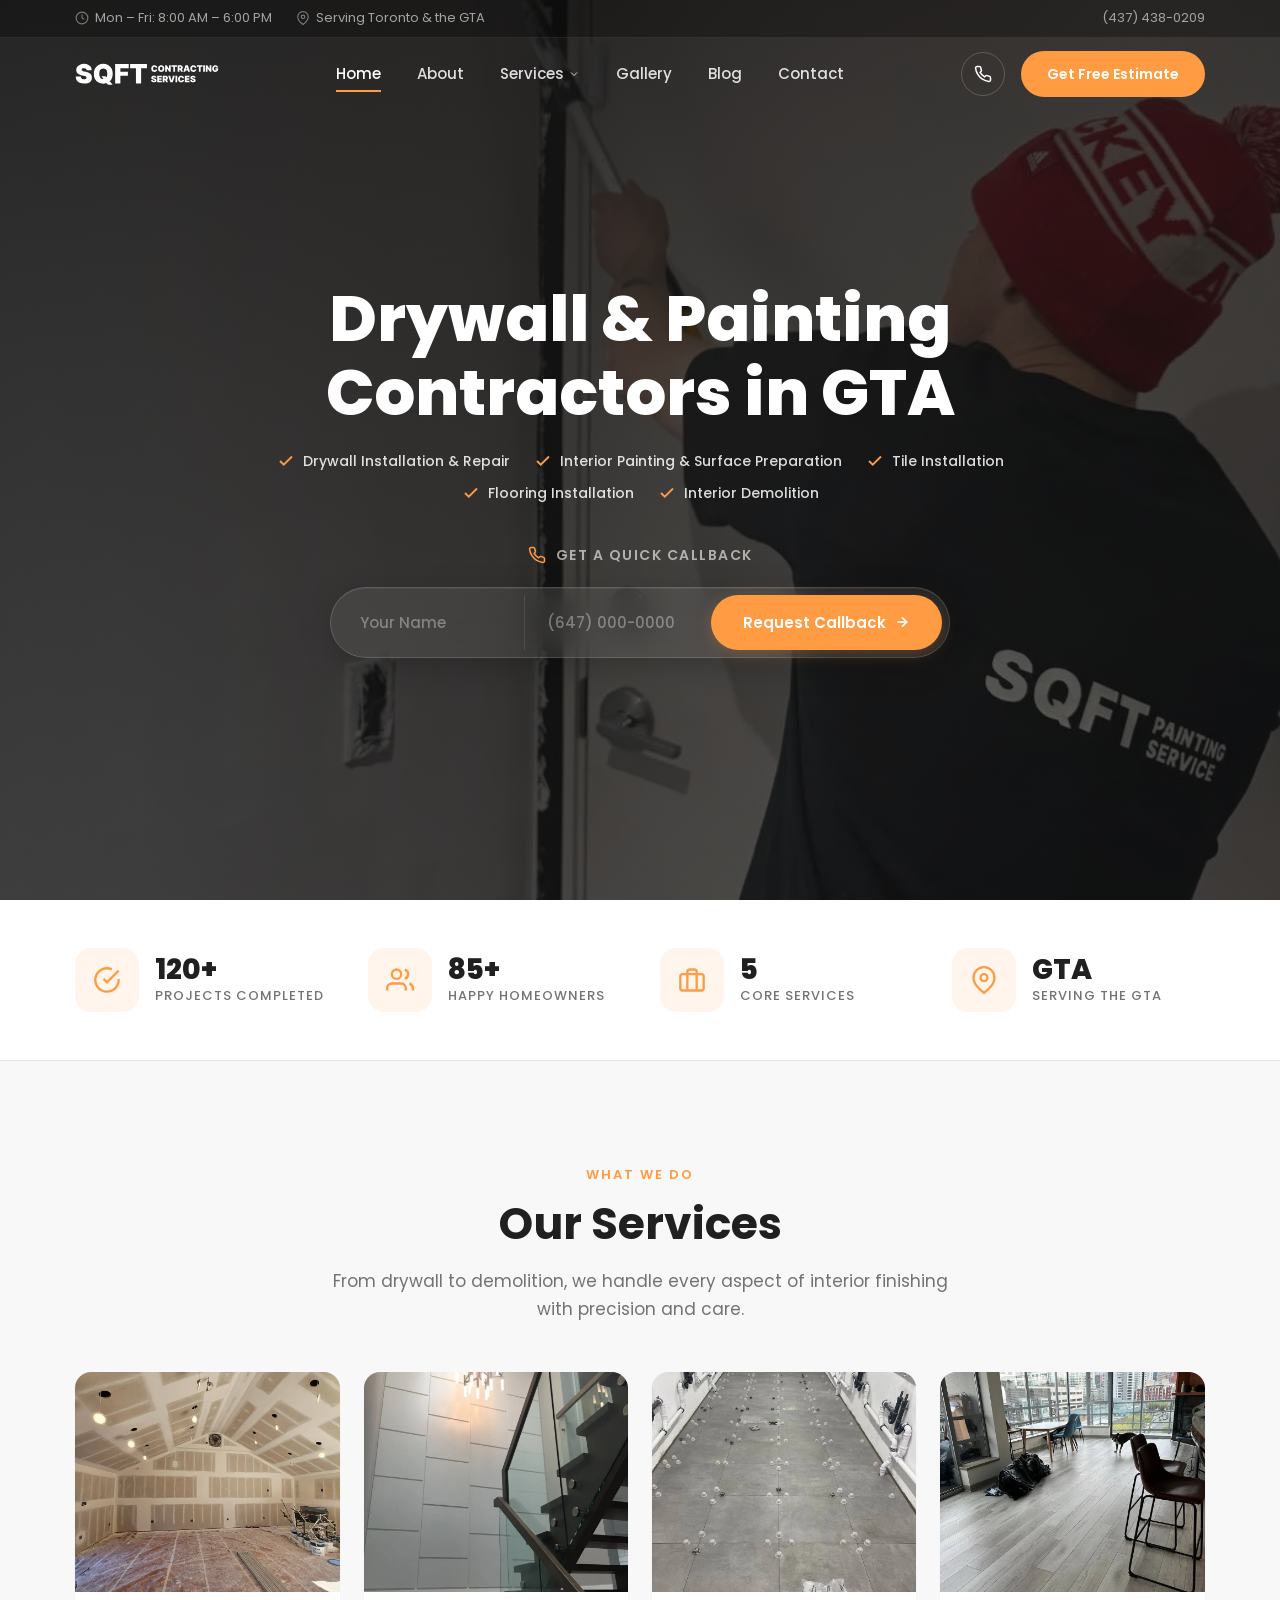
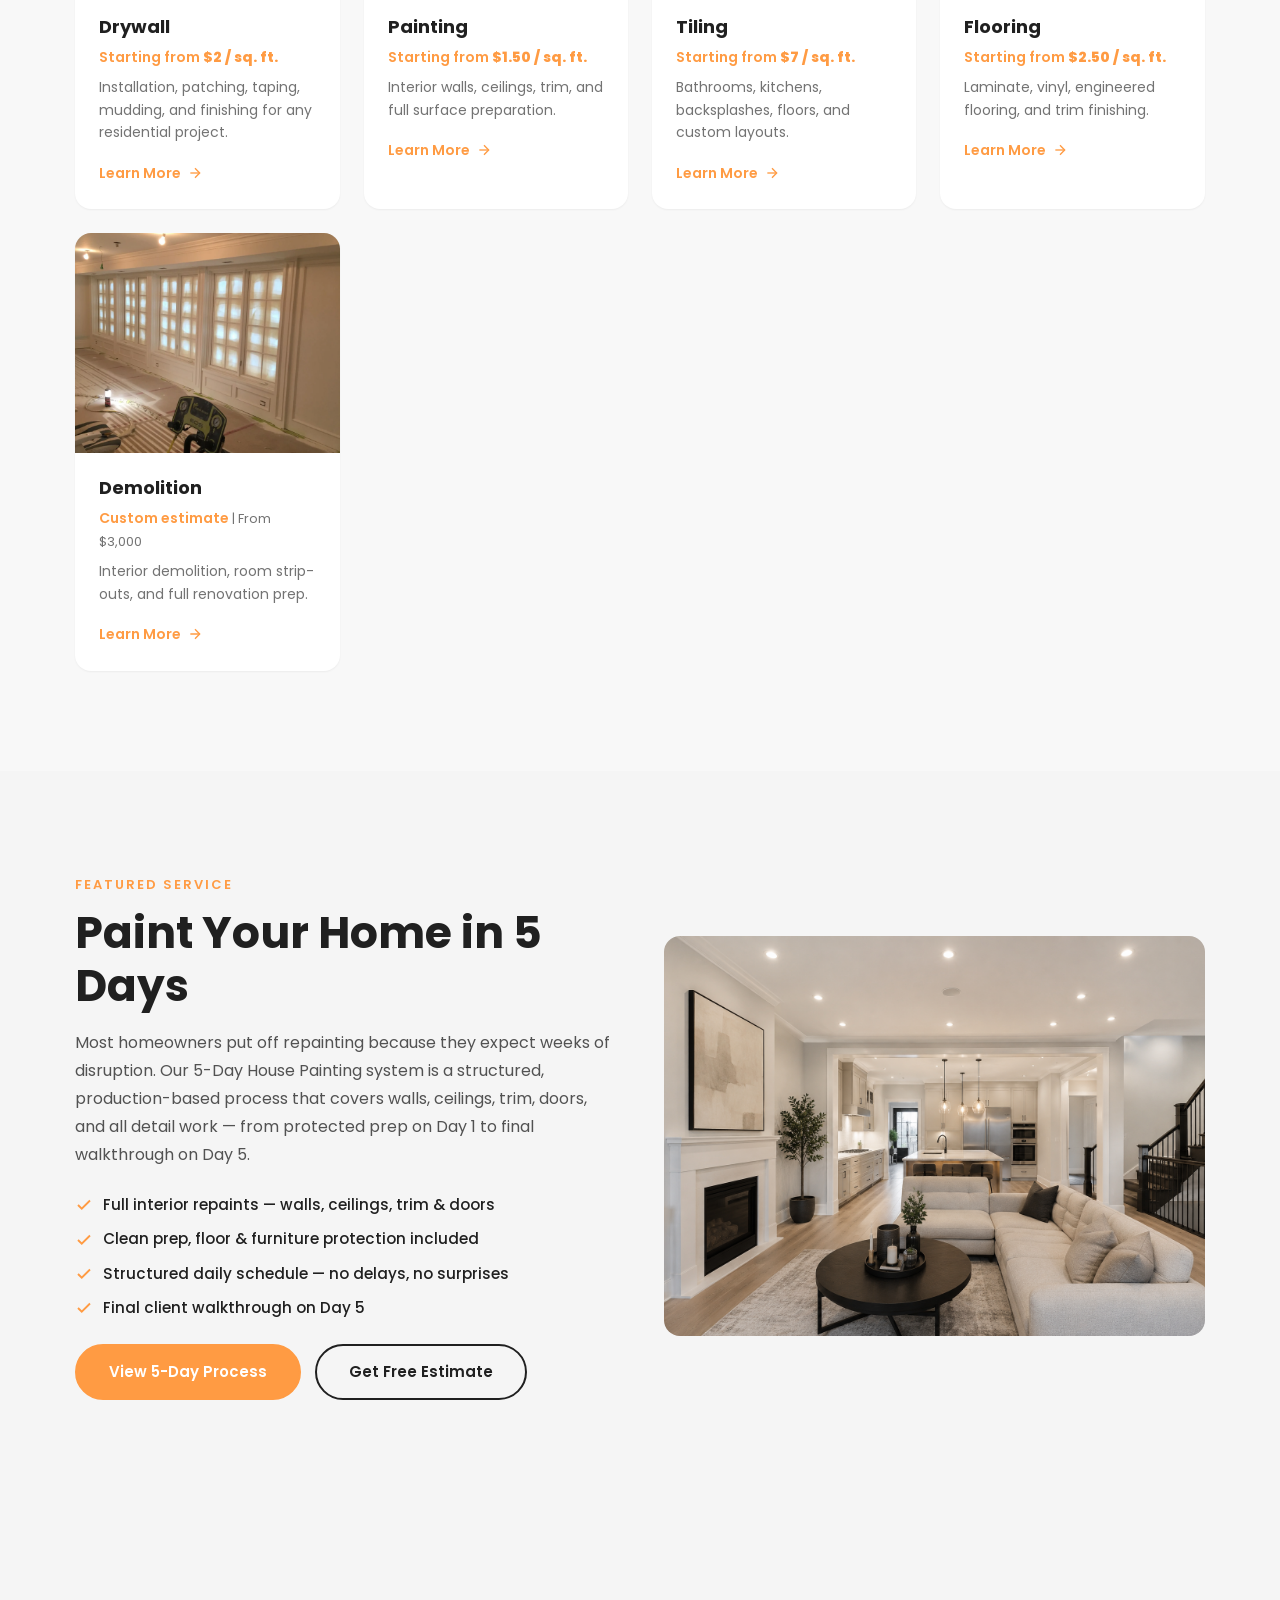
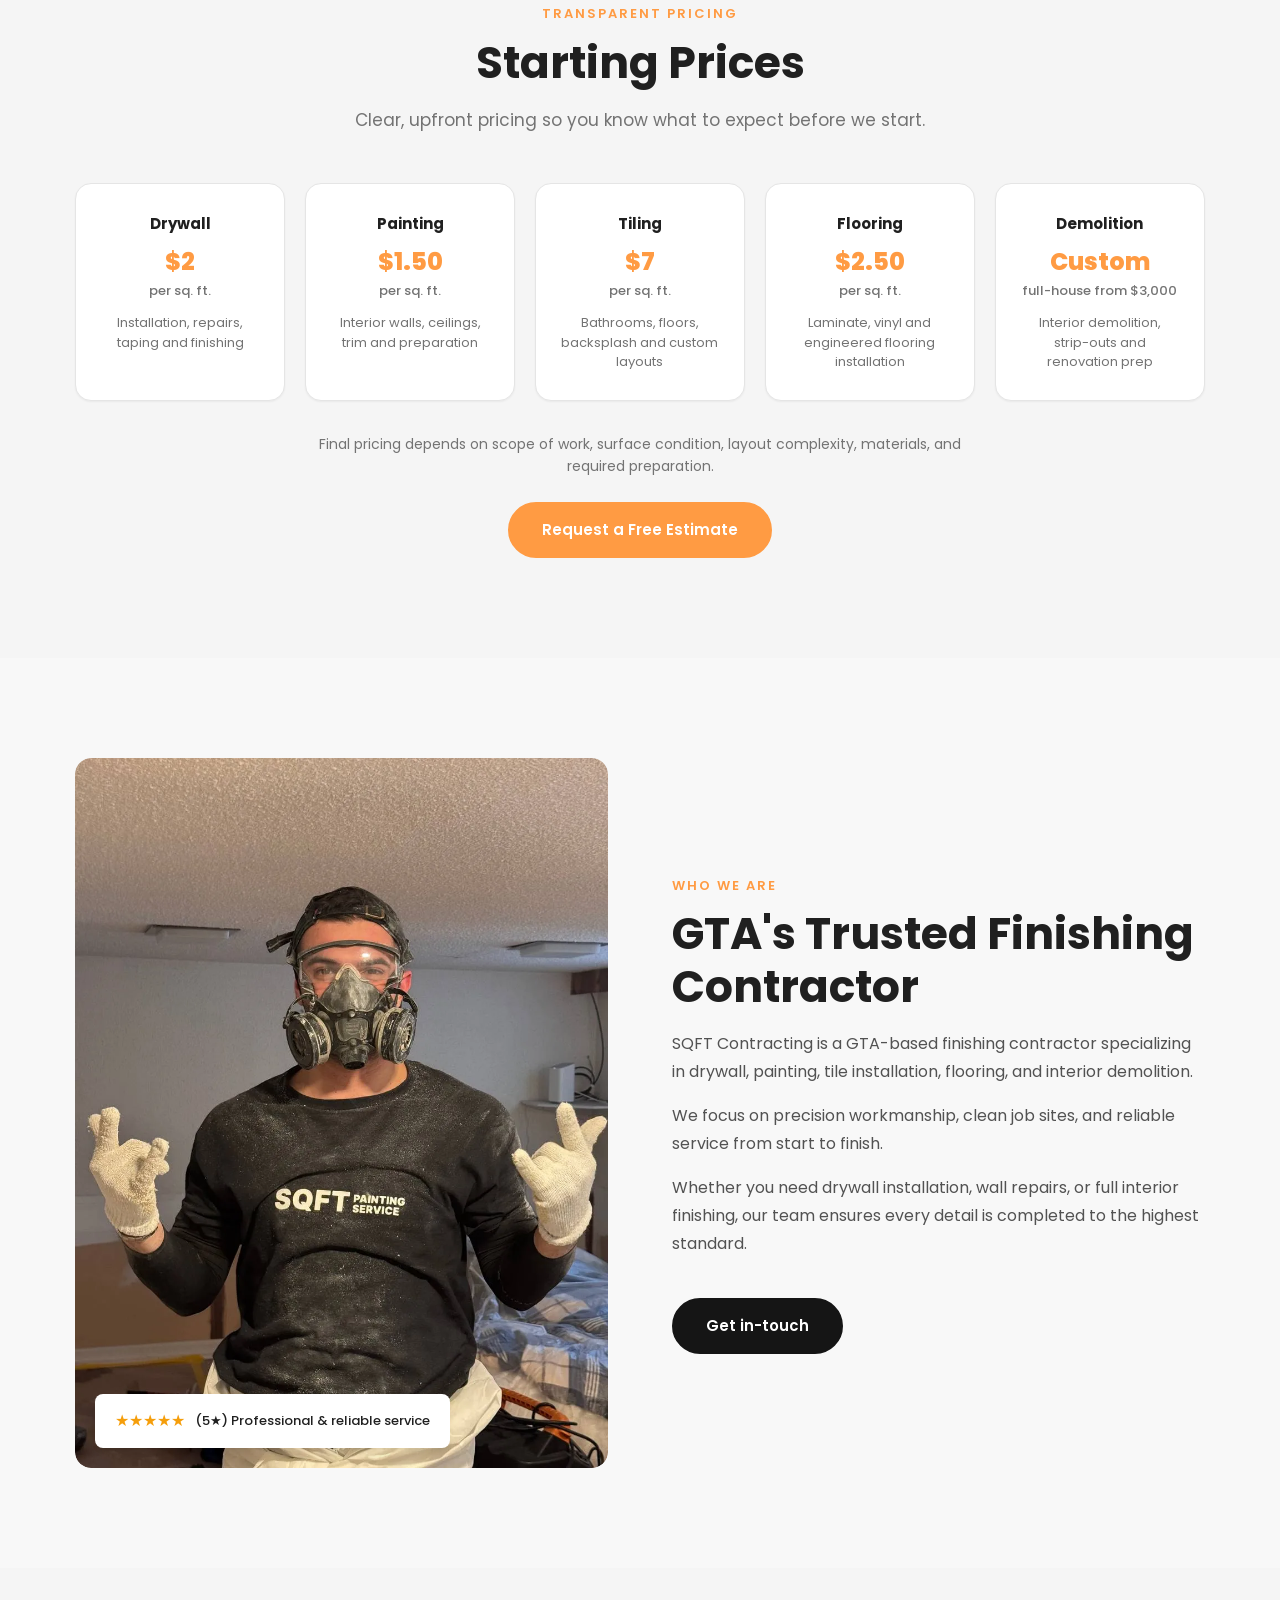
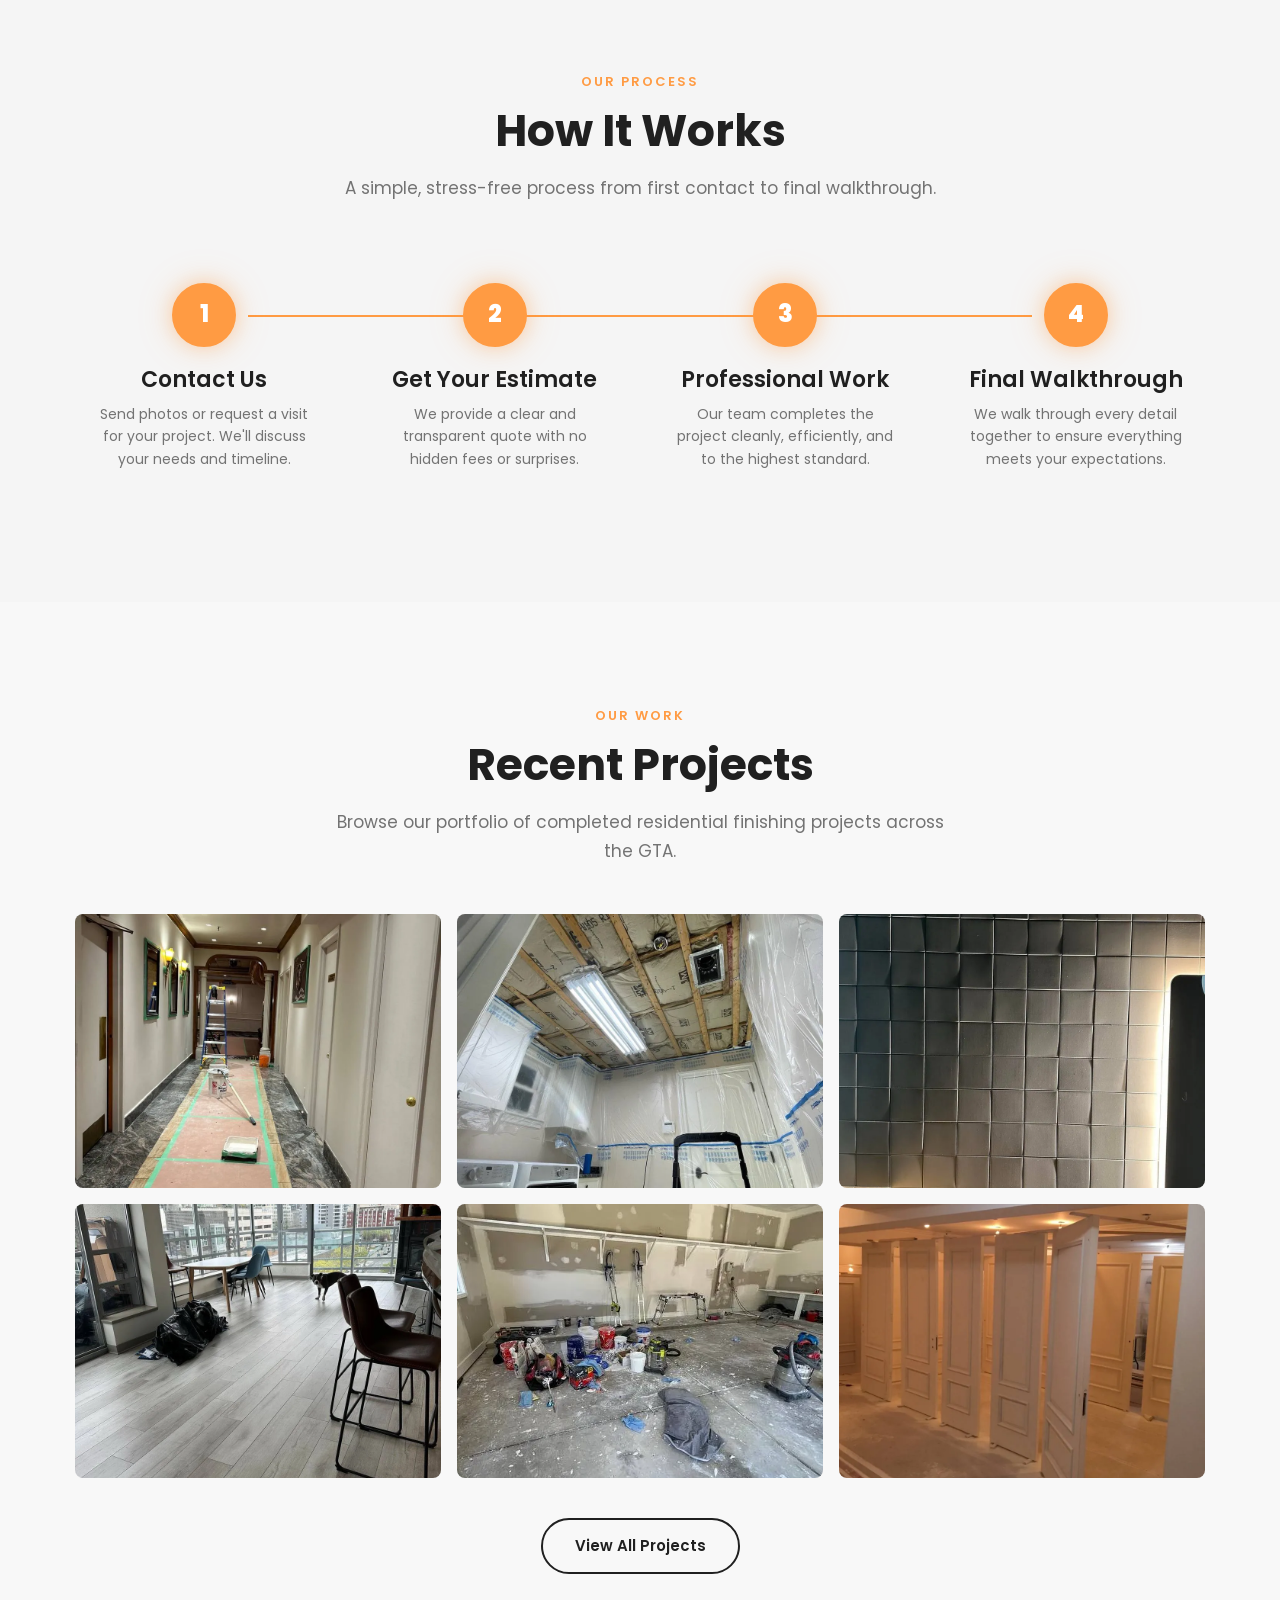
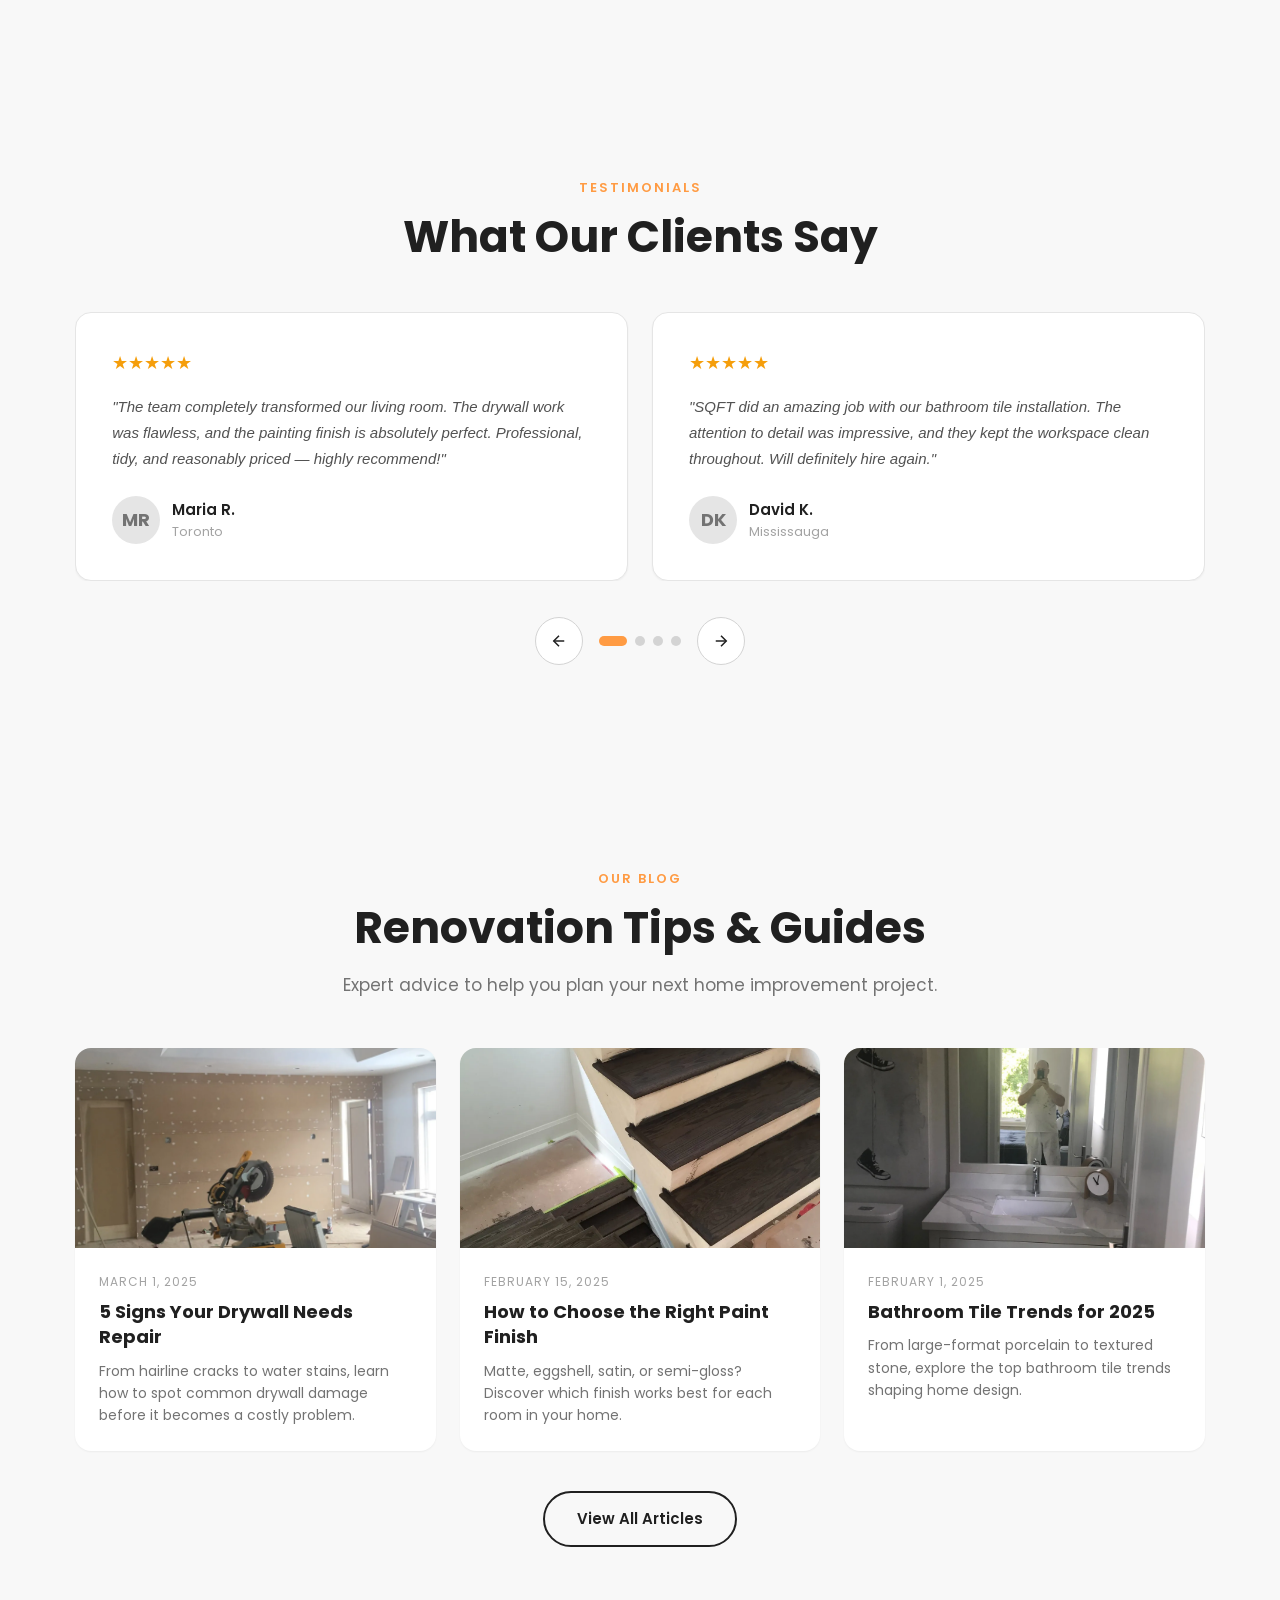
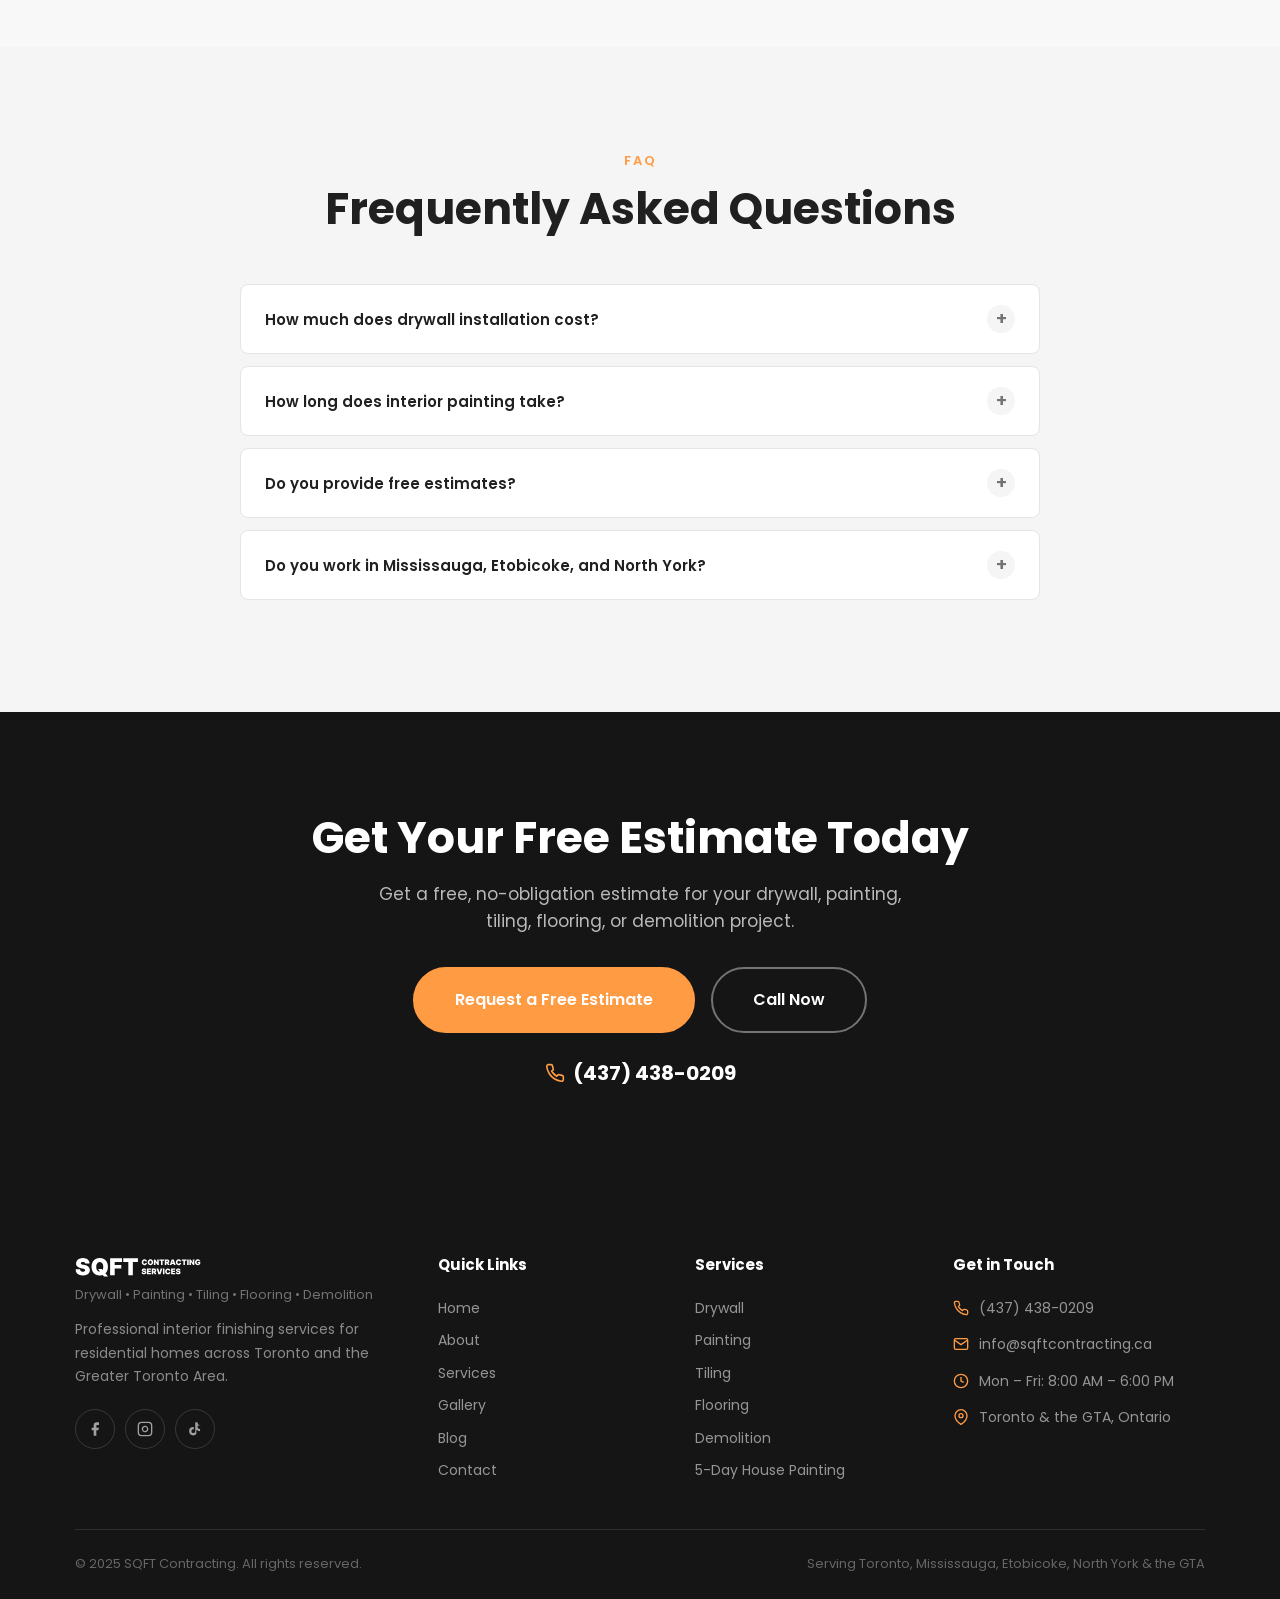
==== commit d1c6220e: "Add 5-Day House Painting page and integrate across site - New page: five-day-house-painting.html (10" ====
--- a/index.html
+++ b/index.html
@@ -68,6 +68,7 @@
                         <li><a href="services/tiling.html">Tiling</a></li>
                         <li><a href="services/flooring.html">Flooring</a></li>
                         <li><a href="services/demolition.html">Demolition</a></li>
+                        <li><a href="five-day-house-painting.html">5-Day House Painting</a></li>
                     </ul>
                 </li>
                 <li><a href="gallery.html" class="nav-link">Gallery</a></li>
@@ -295,6 +296,46 @@
 </section>
 
 <!-- ════════════════════════════════════════════
+     SECTION — 5-DAY HOUSE PAINTING FEATURE
+     ════════════════════════════════════════════ -->
+<section class="section section-gray">
+    <div class="container">
+        <div class="service-overview">
+            <div class="service-overview-content reveal">
+                <span class="section-label">Featured Service</span>
+                <h2 class="section-title">Paint Your Home in 5 Days</h2>
+                <p>Most homeowners put off repainting because they expect weeks of disruption. Our 5-Day House Painting system is a structured, production-based process that covers walls, ceilings, trim, doors, and all detail work — from protected prep on Day 1 to final walkthrough on Day 5.</p>
+                <ul style="display:flex;flex-direction:column;gap:10px;margin:24px 0;list-style:none;padding:0;">
+                    <li style="display:flex;align-items:center;gap:10px;font-size:0.95rem;font-weight:500;">
+                        <svg width="18" height="18" viewBox="0 0 24 24" fill="none" stroke="var(--color-accent)" stroke-width="2.5"><path d="M20 6L9 17l-5-5"/></svg>
+                        Full interior repaints — walls, ceilings, trim &amp; doors
+                    </li>
+                    <li style="display:flex;align-items:center;gap:10px;font-size:0.95rem;font-weight:500;">
+                        <svg width="18" height="18" viewBox="0 0 24 24" fill="none" stroke="var(--color-accent)" stroke-width="2.5"><path d="M20 6L9 17l-5-5"/></svg>
+                        Clean prep, floor &amp; furniture protection included
+                    </li>
+                    <li style="display:flex;align-items:center;gap:10px;font-size:0.95rem;font-weight:500;">
+                        <svg width="18" height="18" viewBox="0 0 24 24" fill="none" stroke="var(--color-accent)" stroke-width="2.5"><path d="M20 6L9 17l-5-5"/></svg>
+                        Structured daily schedule — no delays, no surprises
+                    </li>
+                    <li style="display:flex;align-items:center;gap:10px;font-size:0.95rem;font-weight:500;">
+                        <svg width="18" height="18" viewBox="0 0 24 24" fill="none" stroke="var(--color-accent)" stroke-width="2.5"><path d="M20 6L9 17l-5-5"/></svg>
+                        Final client walkthrough on Day 5
+                    </li>
+                </ul>
+                <div style="display:flex;gap:14px;flex-wrap:wrap;">
+                    <a href="five-day-house-painting.html" class="btn btn-primary">View 5-Day Process</a>
+                    <a href="contact.html" class="btn btn-outline">Get Free Estimate</a>
+                </div>
+            </div>
+            <div class="service-overview-image reveal">
+                <img src="IMG/living-room-repaint.png" alt="5-Day House Painting by SQFT Contracting Toronto" loading="lazy">
+            </div>
+        </div>
+    </div>
+</section>
+
+<!-- ════════════════════════════════════════════
      SECTION — PRICING OVERVIEW
      ════════════════════════════════════════════ -->
 <section class="section section-gray" id="pricing">
@@ -746,6 +787,7 @@
                     <a href="services/tiling.html">Tiling</a>
                     <a href="services/flooring.html">Flooring</a>
                     <a href="services/demolition.html">Demolition</a>
+                    <a href="five-day-house-painting.html">5-Day House Painting</a>
                 </div>
             </div>
 
--- a/css/style.css
+++ b/css/style.css
@@ -537,6 +537,11 @@
 
 .hero-centered .hero-checklist {
     justify-content: center;
+}
+
+.hero-centered .hero-description {
+    margin-left: auto;
+    margin-right: auto;
 }
 
 .hero-checklist li {
@@ -2217,6 +2222,240 @@
 }
 
 /* ============================================
+   SERVICE TABS
+   ============================================ */
+.service-tabs {
+    margin-top: 48px;
+}
+
+.tab-nav {
+    display: flex;
+    gap: 6px;
+    overflow-x: auto;
+    padding-bottom: 4px;
+    scrollbar-width: none;
+    -ms-overflow-style: none;
+    margin-bottom: 32px;
+    border-bottom: 2px solid var(--color-gray-200);
+    padding-bottom: 0;
+}
+
+.tab-nav::-webkit-scrollbar { display: none; }
+
+.tab-btn {
+    flex-shrink: 0;
+    padding: 14px 28px;
+    font-family: var(--font-primary);
+    font-size: 14px;
+    font-weight: 600;
+    color: var(--color-gray-500);
+    background: none;
+    border: none;
+    border-bottom: 3px solid transparent;
+    cursor: pointer;
+    transition: var(--transition);
+    white-space: nowrap;
+    margin-bottom: -2px;
+}
+
+.tab-btn:hover {
+    color: var(--color-text);
+}
+
+.tab-btn.active {
+    color: var(--color-accent);
+    border-bottom-color: var(--color-accent);
+}
+
+.tab-panel {
+    display: none;
+    animation: tabFade 0.4s ease;
+}
+
+.tab-panel.active {
+    display: block;
+}
+
+@keyframes tabFade {
+    from { opacity: 0; transform: translateY(10px); }
+    to { opacity: 1; transform: translateY(0); }
+}
+
+.tab-panel-content {
+    display: grid;
+    grid-template-columns: 1fr 1fr;
+    gap: 40px;
+    align-items: start;
+}
+
+.tab-panel-text h3 {
+    font-size: 1.5rem;
+    margin-bottom: 16px;
+    color: var(--color-text);
+}
+
+.tab-panel-text p {
+    color: var(--color-gray-600);
+    line-height: 1.75;
+    margin-bottom: 16px;
+}
+
+.tab-panel-meta {
+    display: flex;
+    flex-wrap: wrap;
+    gap: 12px;
+    margin-top: 20px;
+}
+
+.tab-meta-tag {
+    display: inline-flex;
+    align-items: center;
+    gap: 6px;
+    padding: 8px 16px;
+    background-color: rgba(255,155,67,0.08);
+    color: var(--color-accent);
+    border-radius: var(--radius-full);
+    font-size: 13px;
+    font-weight: 500;
+}
+
+.tab-meta-tag svg {
+    width: 14px;
+    height: 14px;
+}
+
+.tab-panel-image {
+    border-radius: var(--radius-lg);
+    overflow: hidden;
+    height: 320px;
+}
+
+.tab-panel-image img {
+    width: 100%;
+    height: 100%;
+    object-fit: cover;
+}
+
+/* ============================================
+   DARK SECTION & INFO CARDS
+   ============================================ */
+.dark-section {
+    background-color: var(--color-dark);
+    color: var(--color-white);
+}
+
+.dark-section .section-label {
+    color: var(--color-accent);
+}
+
+.dark-section .section-title {
+    color: var(--color-white);
+}
+
+.dark-section .section-subtitle {
+    color: var(--color-gray-400);
+}
+
+.info-grid {
+    display: grid;
+    grid-template-columns: repeat(auto-fit, minmax(280px, 1fr));
+    gap: 20px;
+    margin-top: 48px;
+}
+
+.info-card {
+    padding: 32px;
+    border-radius: var(--radius-lg);
+    border: 1px solid rgba(255,255,255,0.08);
+    background: rgba(255,255,255,0.03);
+    transition: var(--transition);
+}
+
+.info-card:hover {
+    border-color: var(--color-accent);
+    background: rgba(255,155,67,0.05);
+    transform: translateY(-2px);
+}
+
+.info-card-badge {
+    display: inline-flex;
+    align-items: center;
+    justify-content: center;
+    width: 44px;
+    height: 44px;
+    border-radius: var(--radius-md);
+    background: rgba(255,155,67,0.15);
+    color: var(--color-accent);
+    font-size: 18px;
+    font-weight: 800;
+    margin-bottom: 16px;
+}
+
+.info-card h3 {
+    color: var(--color-white);
+    font-size: 1.125rem;
+    margin-bottom: 10px;
+}
+
+.info-card p {
+    color: var(--color-gray-400);
+    font-size: 14px;
+    line-height: 1.7;
+}
+
+.info-card .accent-text {
+    color: var(--color-accent);
+    font-weight: 600;
+}
+
+/* ============================================
+   GALLERY STRIP
+   ============================================ */
+.gallery-strip {
+    display: flex;
+    gap: 16px;
+    overflow-x: auto;
+    padding: 8px 0 16px;
+    scrollbar-width: thin;
+    scrollbar-color: var(--color-gray-300) transparent;
+    margin-top: 32px;
+    scroll-snap-type: x mandatory;
+}
+
+.gallery-strip::-webkit-scrollbar {
+    height: 6px;
+}
+
+.gallery-strip::-webkit-scrollbar-track {
+    background: transparent;
+}
+
+.gallery-strip::-webkit-scrollbar-thumb {
+    background: var(--color-gray-300);
+    border-radius: 3px;
+}
+
+.gallery-strip-item {
+    flex-shrink: 0;
+    width: 320px;
+    height: 240px;
+    border-radius: var(--radius-lg);
+    overflow: hidden;
+    scroll-snap-align: start;
+}
+
+.gallery-strip-item img {
+    width: 100%;
+    height: 100%;
+    object-fit: cover;
+    transition: var(--transition-slow);
+}
+
+.gallery-strip-item:hover img {
+    transform: scale(1.05);
+}
+
+/* ============================================
    ANIMATIONS (Scroll Reveal)
    ============================================ */
 .reveal {
@@ -2252,57 +2491,9 @@
    RESPONSIVE
    ============================================ */
 
-/* Tablet */
-@media (max-width: 1024px) {
-    .trust-grid {
-        grid-template-columns: repeat(2, 1fr);
-        gap: 24px;
-    }
-    .process-grid {
-        grid-template-columns: repeat(2, 1fr);
-    }
-    .process-grid::before,
-    .process-grid::after {
-        display: none;
-    }
-    .projects-gallery {
-        grid-template-columns: repeat(2, 1fr);
-    }
-    .project-item.project-large {
-        grid-column: span 1;
-        grid-row: span 1;
-        aspect-ratio: 4/3;
-    }
-    .about-grid {
-        gap: 40px;
-    }
-    .service-overview {
-        gap: 32px;
-    }
-    .features-grid {
-        grid-template-columns: repeat(2, 1fr);
-    }
-    .footer-main {
-        grid-template-columns: repeat(2, 1fr);
-    }
-    .contact-grid {
-        grid-template-columns: 1fr;
-        gap: 24px;
-    }
-}
-
-/* Mobile */
-@media (max-width: 768px) {
-    .container {
-        width: 94%;
-        padding: 0 16px;
-    }
-
-    .section {
-        padding: 64px 0;
-    }
-
-    /* Nav mobile */
+/* Nav breakpoint — hamburger kicks in */
+@media (max-width: 1100px) {
+    /* Nav mobile - slide-out drawer */
     .nav-menu {
         position: fixed;
         top: 0;
@@ -2447,6 +2638,77 @@
         opacity: 1;
         visibility: visible;
     }
+}
+
+/* Tablet */
+@media (max-width: 1024px) {
+    .trust-grid {
+        grid-template-columns: repeat(2, 1fr);
+        gap: 24px;
+        justify-items: center;
+    }
+    .process-grid {
+        grid-template-columns: repeat(2, 1fr);
+    }
+    .process-grid::before,
+    .process-grid::after {
+        display: none;
+    }
+    .projects-gallery {
+        grid-template-columns: repeat(2, 1fr);
+    }
+    .project-item.project-large {
+        grid-column: span 1;
+        grid-row: span 1;
+        aspect-ratio: 4/3;
+    }
+    .about-grid {
+        gap: 40px;
+    }
+    .service-overview {
+        gap: 32px;
+    }
+    .tab-panel-content {
+        gap: 32px;
+    }
+    .features-grid {
+        grid-template-columns: repeat(2, 1fr);
+    }
+    .footer-main {
+        grid-template-columns: repeat(2, 1fr);
+    }
+    .contact-grid {
+        grid-template-columns: 1fr;
+        gap: 24px;
+    }
+}
+
+/* Mobile */
+@media (max-width: 768px) {
+    .container {
+        width: 94%;
+        padding: 0 16px;
+    }
+
+    /* Buttons — allow text wrap, prevent overflow */
+    .btn {
+        white-space: normal;
+        text-align: center;
+    }
+
+    /* CTA button group — stack vertically, centered */
+    .cta-buttons {
+        flex-direction: column;
+        align-items: center;
+    }
+    .cta-buttons .btn {
+        width: 100%;
+        max-width: 320px;
+    }
+
+    .section {
+        padding: 64px 0;
+    }
 
     /* Header top hide on mobile */
     .header-top { display: none; }
@@ -2481,6 +2743,7 @@
     .trust-grid {
         grid-template-columns: repeat(2, 1fr);
         gap: 20px;
+        justify-items: center;
     }
     .trust-badge { gap: 12px; }
     .trust-icon { width: 48px; height: 48px; min-width: 48px; }
@@ -2540,6 +2803,19 @@
     /* Service detail */
     .service-overview {
         grid-template-columns: 1fr;
+    }
+    .tab-panel-content {
+        grid-template-columns: 1fr;
+    }
+    .tab-panel-image {
+        height: 240px;
+    }
+    .info-grid {
+        grid-template-columns: 1fr;
+    }
+    .gallery-strip-item {
+        width: 260px;
+        height: 200px;
     }
     .features-grid {
         grid-template-columns: 1fr;
@@ -2565,6 +2841,7 @@
     .trust-grid {
         grid-template-columns: 1fr 1fr;
         gap: 16px;
+        justify-items: center;
     }
     .trust-icon { width: 40px; height: 40px; min-width: 40px; }
     .trust-number { font-size: 1.125rem; }
@@ -2580,6 +2857,7 @@
 
     .slider-btn { width: 40px; height: 40px; }
 
+    /* Smaller padding on small phones — text-wrap already set at 768px */
     .btn { padding: 12px 24px; font-size: 14px; }
-    .btn-lg { padding: 14px 32px; font-size: 15px; }
-}
+    .btn-lg { padding: 14px 28px; font-size: 15px; }
+}
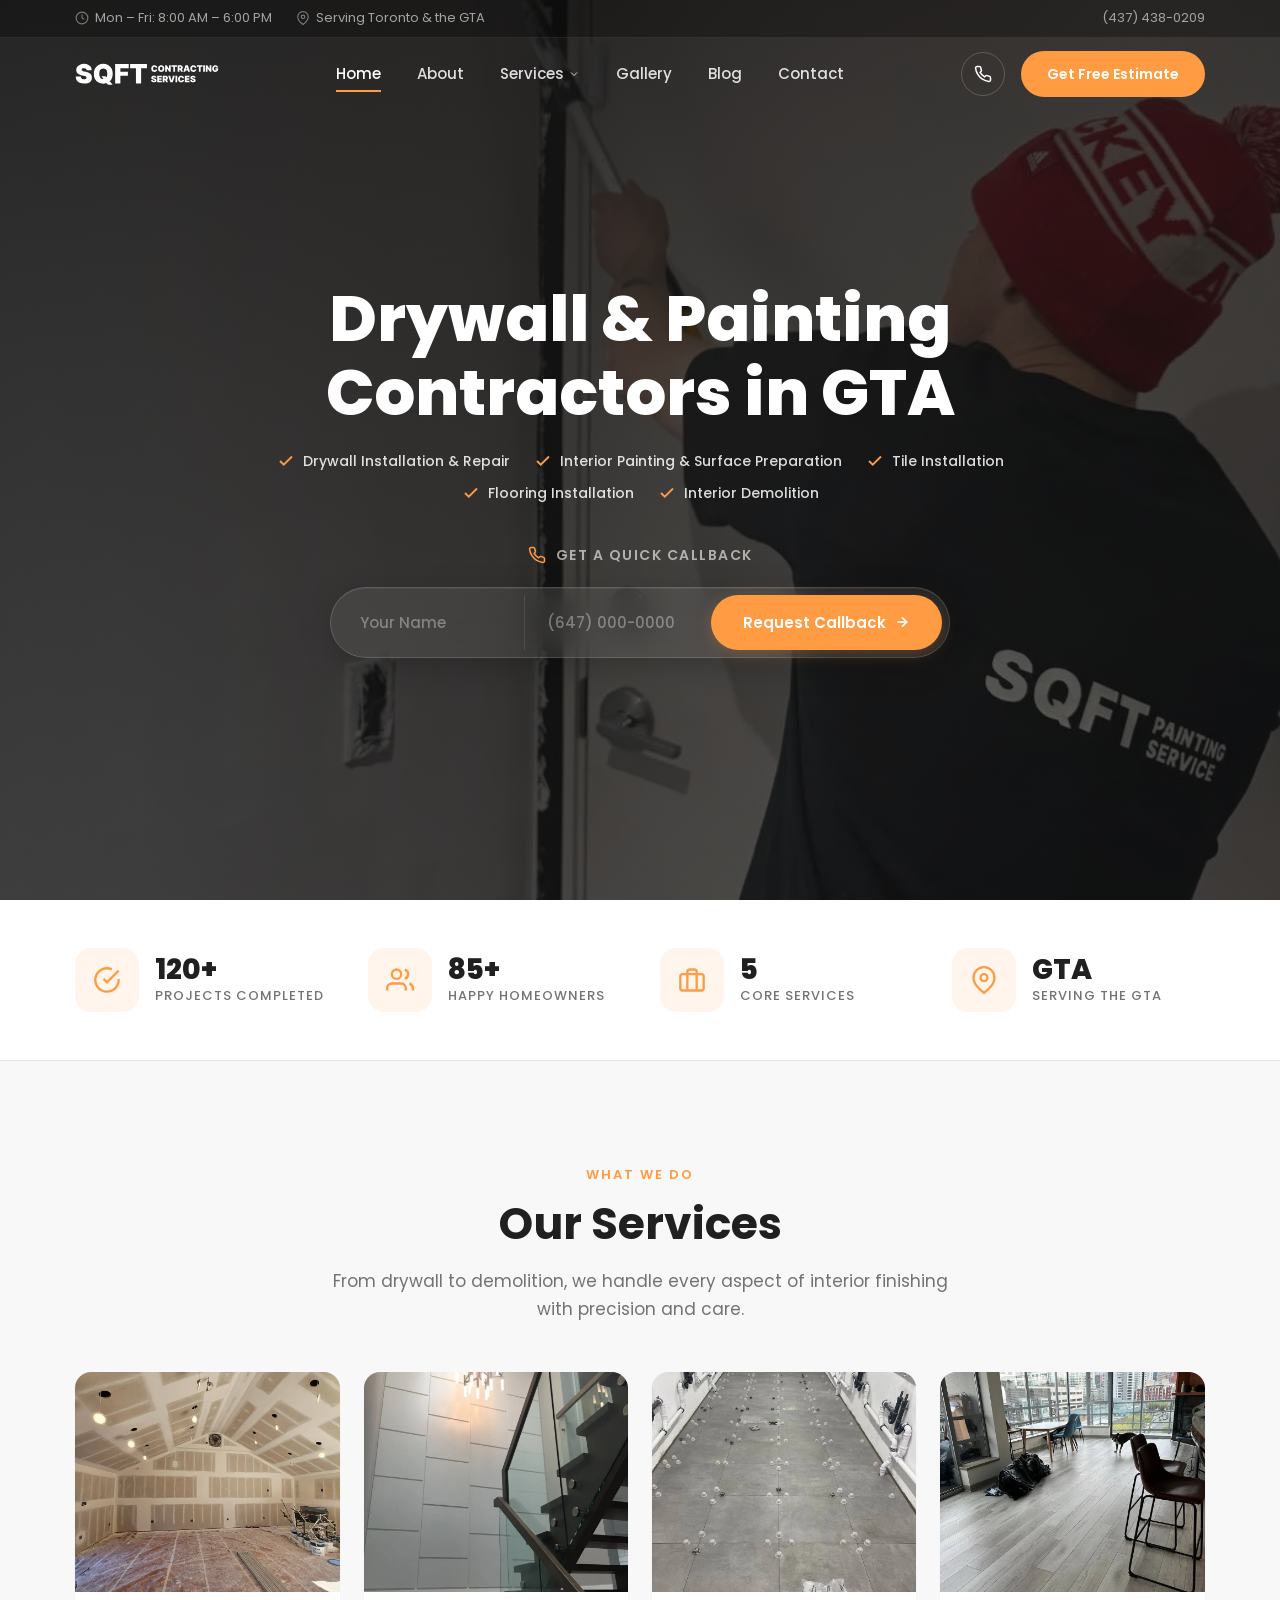
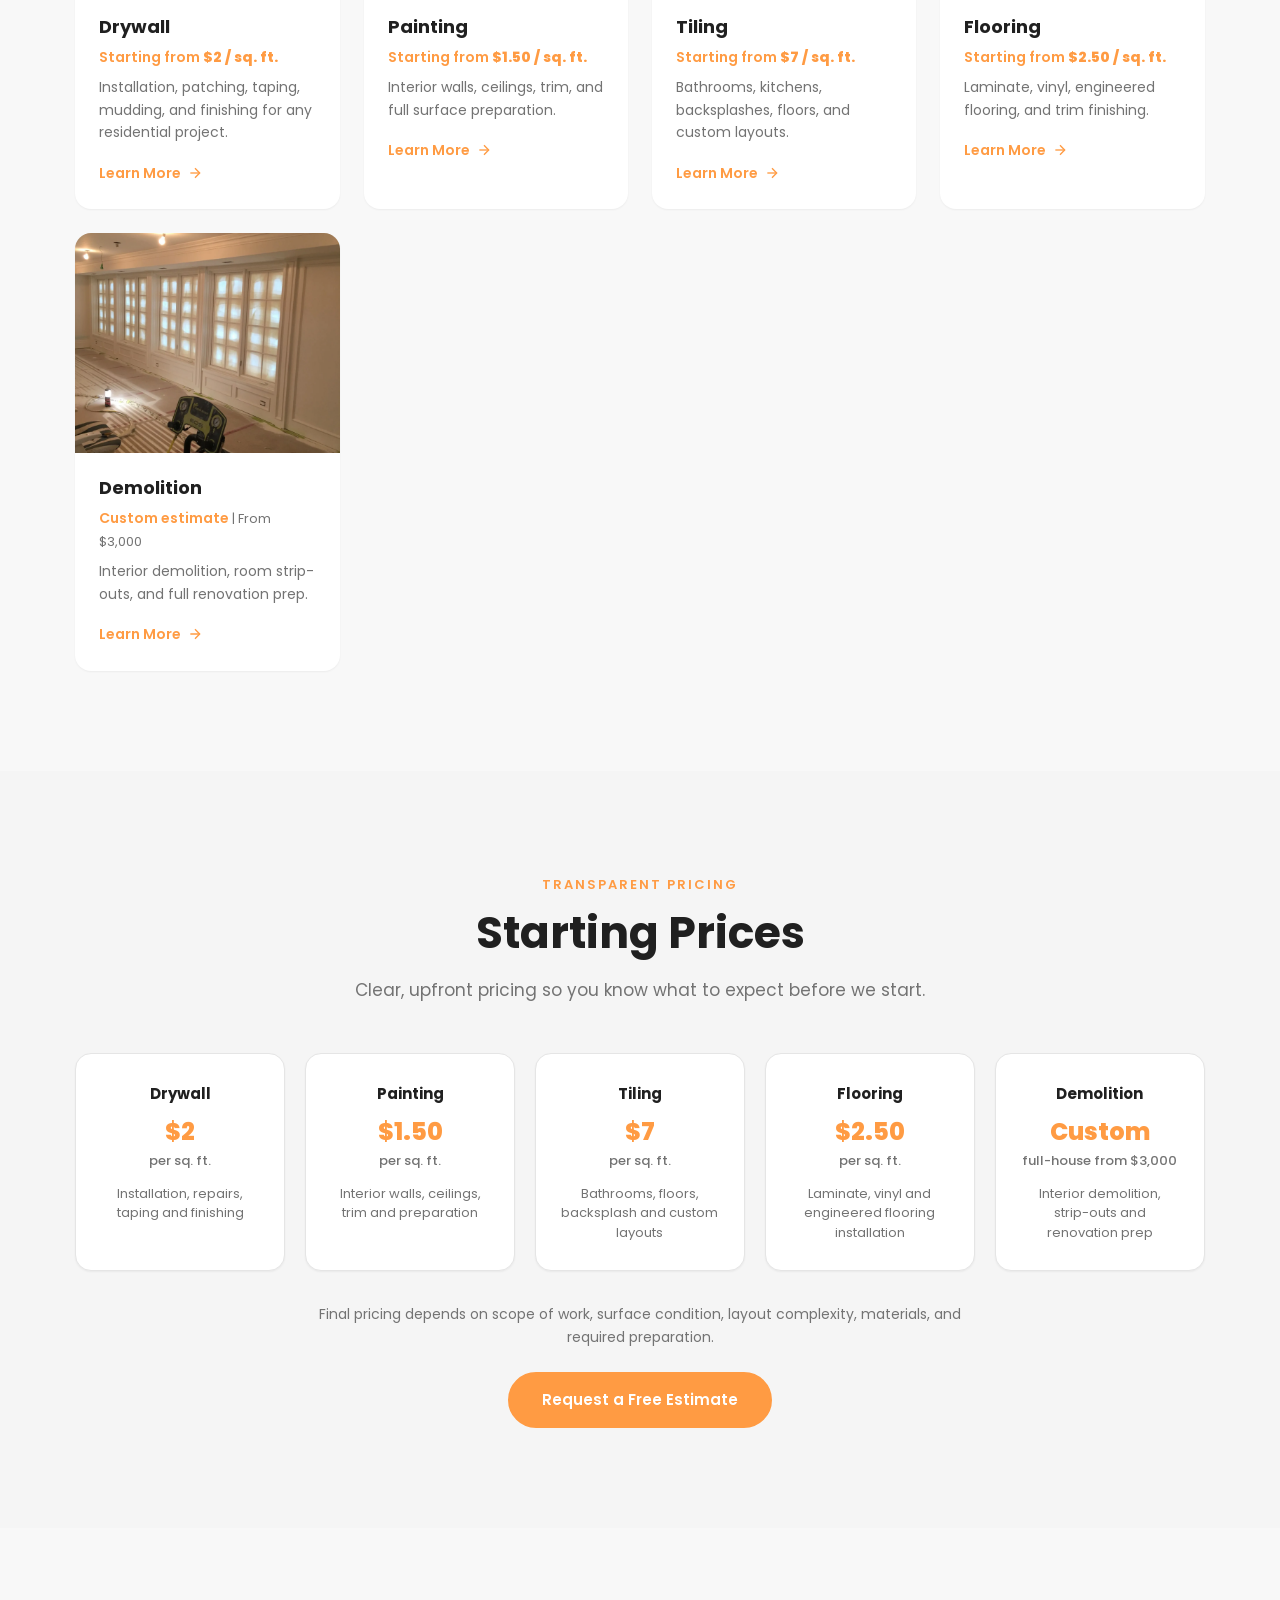
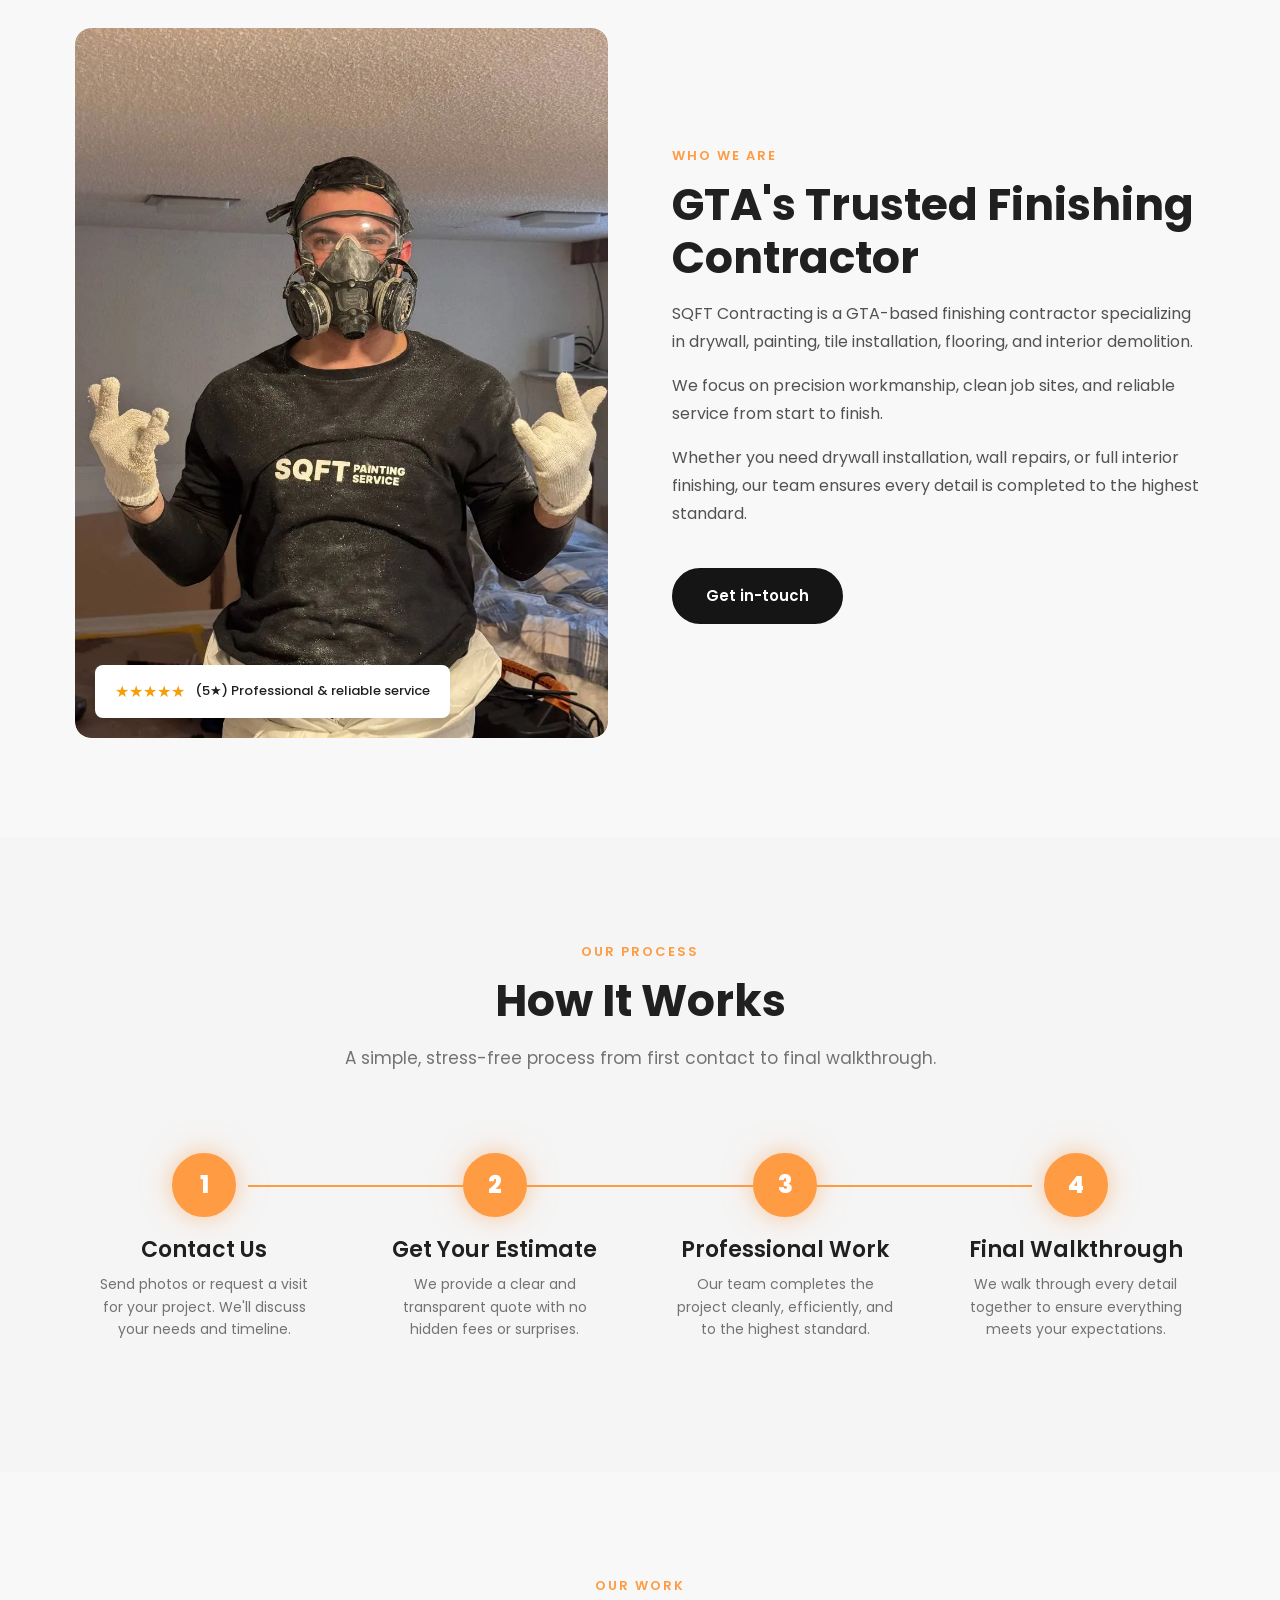
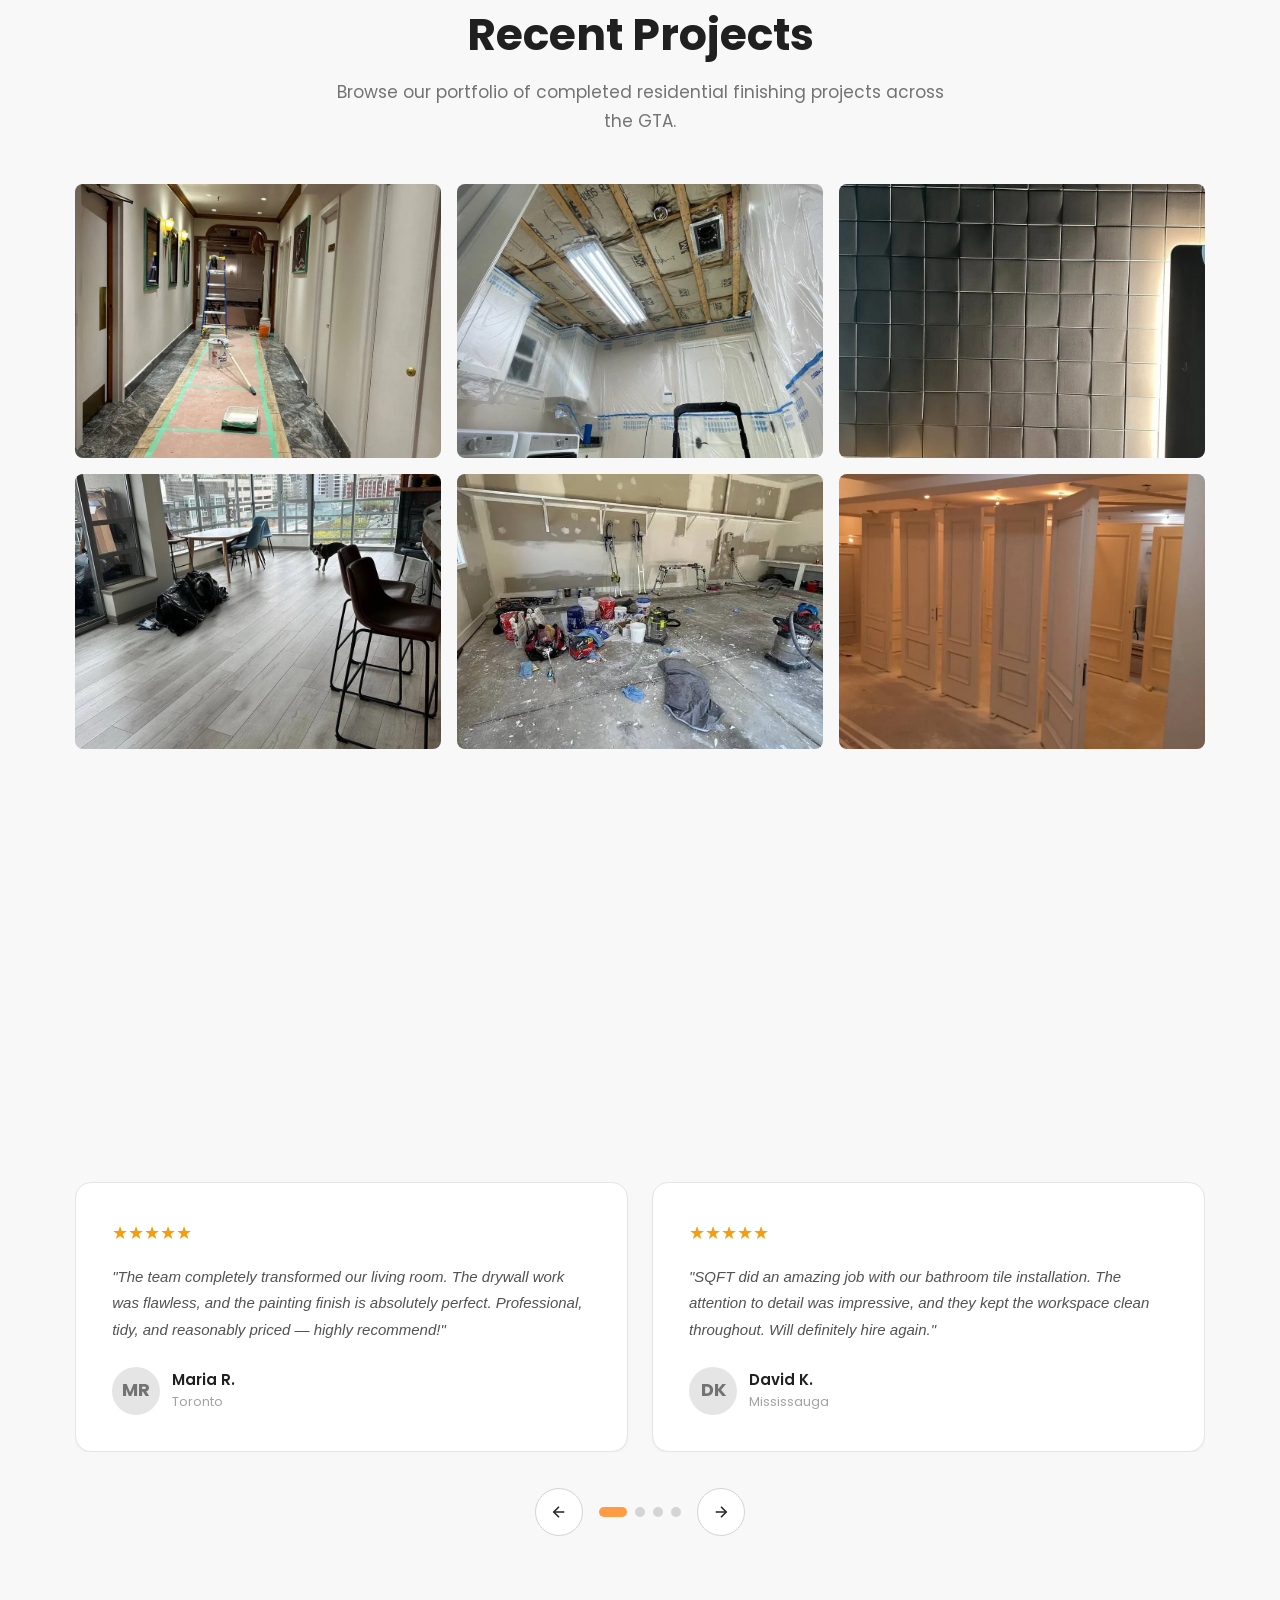
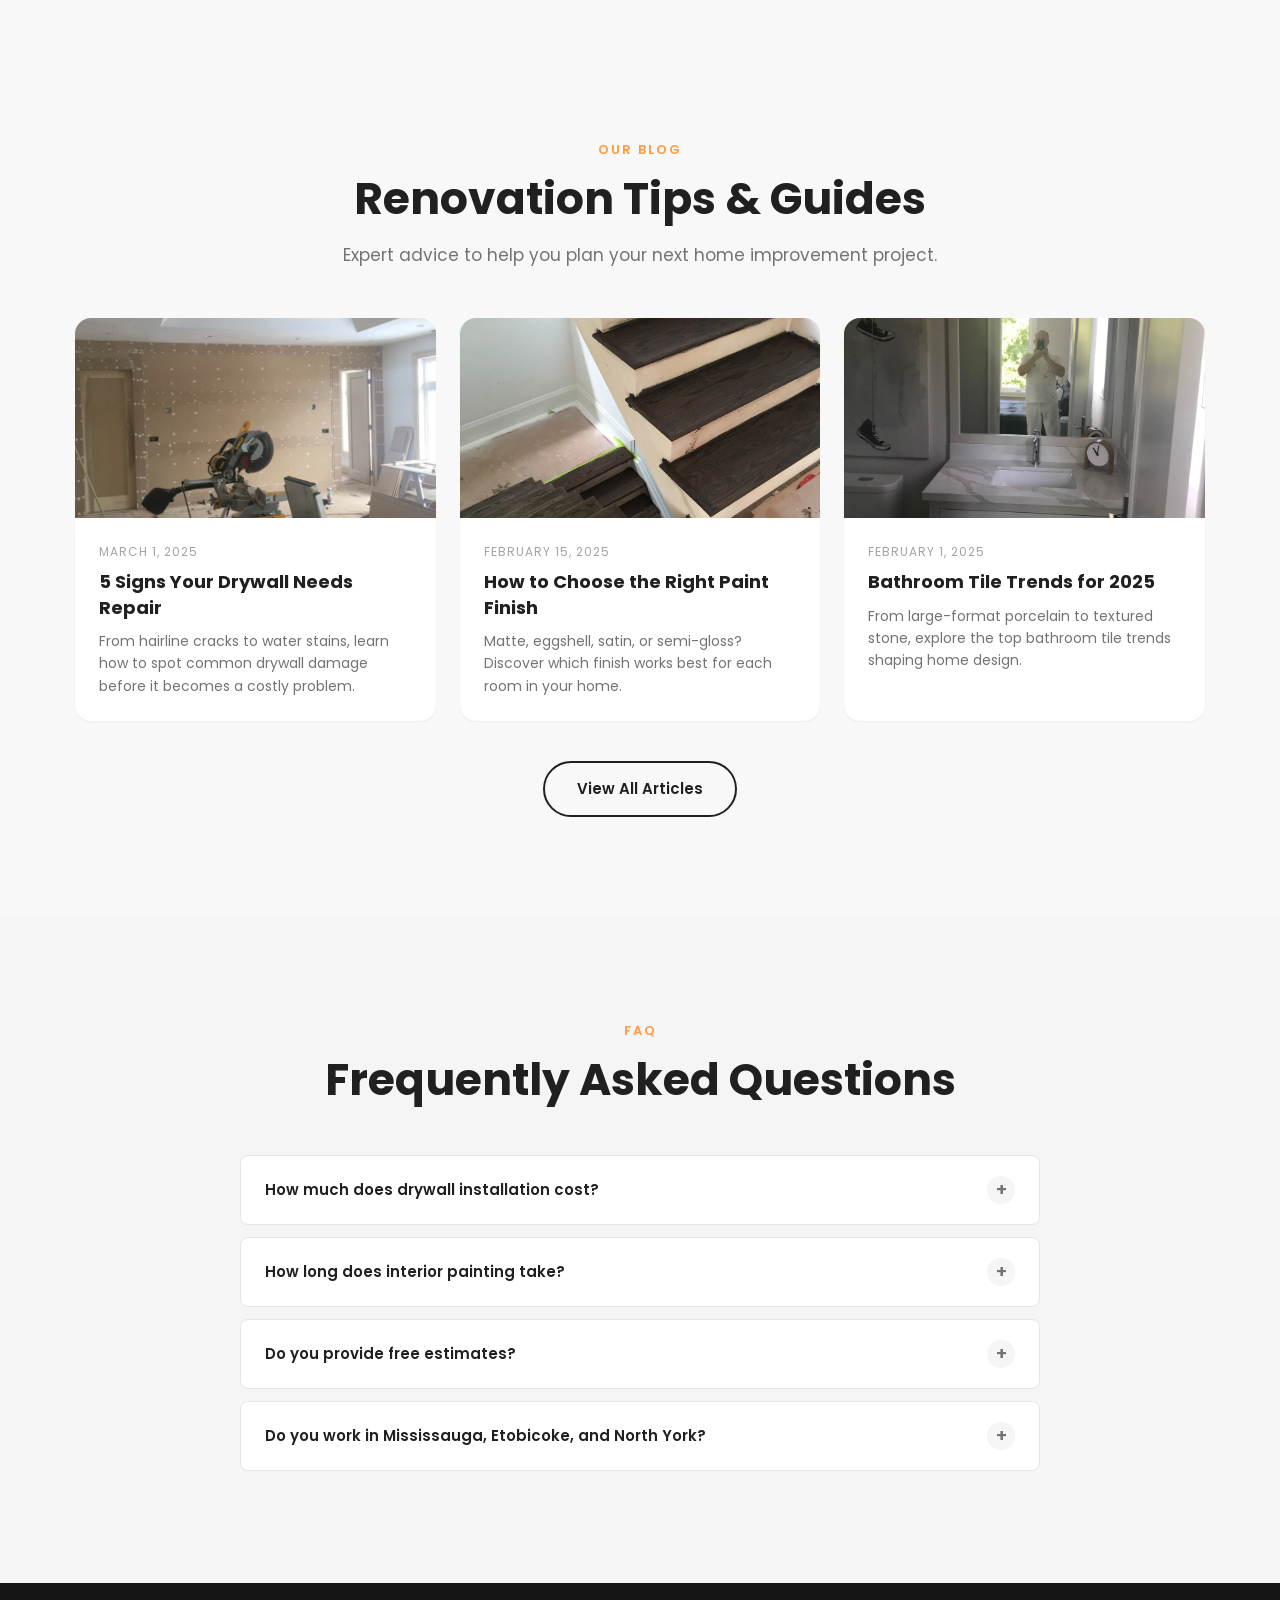
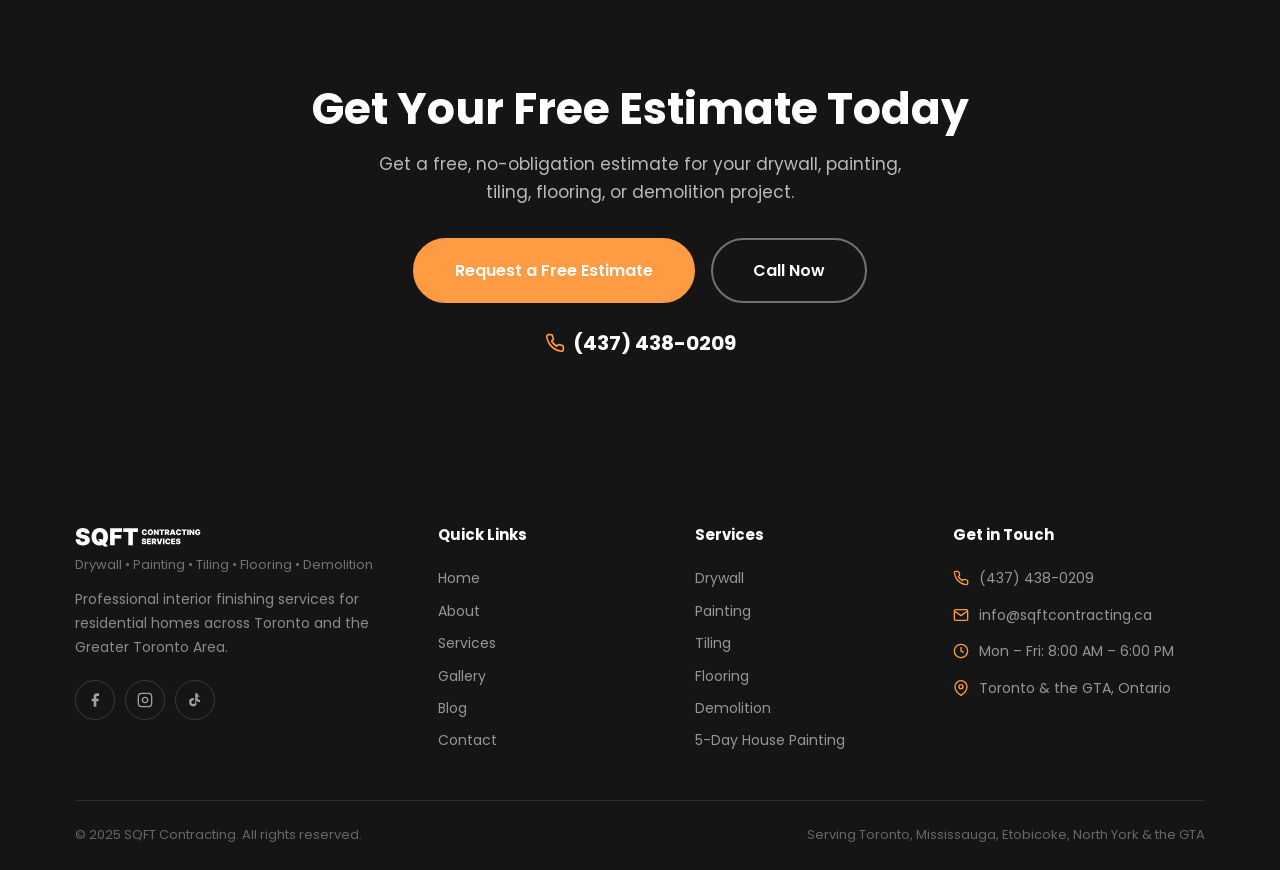
==== commit 4b884fb7: "Remove 5-Day House Painting promo sections - index.html: remove featured service section - services." ====
--- a/index.html
+++ b/index.html
@@ -296,46 +296,6 @@
 </section>
 
 <!-- ════════════════════════════════════════════
-     SECTION — 5-DAY HOUSE PAINTING FEATURE
-     ════════════════════════════════════════════ -->
-<section class="section section-gray">
-    <div class="container">
-        <div class="service-overview">
-            <div class="service-overview-content reveal">
-                <span class="section-label">Featured Service</span>
-                <h2 class="section-title">Paint Your Home in 5 Days</h2>
-                <p>Most homeowners put off repainting because they expect weeks of disruption. Our 5-Day House Painting system is a structured, production-based process that covers walls, ceilings, trim, doors, and all detail work — from protected prep on Day 1 to final walkthrough on Day 5.</p>
-                <ul style="display:flex;flex-direction:column;gap:10px;margin:24px 0;list-style:none;padding:0;">
-                    <li style="display:flex;align-items:center;gap:10px;font-size:0.95rem;font-weight:500;">
-                        <svg width="18" height="18" viewBox="0 0 24 24" fill="none" stroke="var(--color-accent)" stroke-width="2.5"><path d="M20 6L9 17l-5-5"/></svg>
-                        Full interior repaints — walls, ceilings, trim &amp; doors
-                    </li>
-                    <li style="display:flex;align-items:center;gap:10px;font-size:0.95rem;font-weight:500;">
-                        <svg width="18" height="18" viewBox="0 0 24 24" fill="none" stroke="var(--color-accent)" stroke-width="2.5"><path d="M20 6L9 17l-5-5"/></svg>
-                        Clean prep, floor &amp; furniture protection included
-                    </li>
-                    <li style="display:flex;align-items:center;gap:10px;font-size:0.95rem;font-weight:500;">
-                        <svg width="18" height="18" viewBox="0 0 24 24" fill="none" stroke="var(--color-accent)" stroke-width="2.5"><path d="M20 6L9 17l-5-5"/></svg>
-                        Structured daily schedule — no delays, no surprises
-                    </li>
-                    <li style="display:flex;align-items:center;gap:10px;font-size:0.95rem;font-weight:500;">
-                        <svg width="18" height="18" viewBox="0 0 24 24" fill="none" stroke="var(--color-accent)" stroke-width="2.5"><path d="M20 6L9 17l-5-5"/></svg>
-                        Final client walkthrough on Day 5
-                    </li>
-                </ul>
-                <div style="display:flex;gap:14px;flex-wrap:wrap;">
-                    <a href="five-day-house-painting.html" class="btn btn-primary">View 5-Day Process</a>
-                    <a href="contact.html" class="btn btn-outline">Get Free Estimate</a>
-                </div>
-            </div>
-            <div class="service-overview-image reveal">
-                <img src="IMG/living-room-repaint.png" alt="5-Day House Painting by SQFT Contracting Toronto" loading="lazy">
-            </div>
-        </div>
-    </div>
-</section>
-
-<!-- ════════════════════════════════════════════
      SECTION — PRICING OVERVIEW
      ════════════════════════════════════════════ -->
 <section class="section section-gray" id="pricing">
